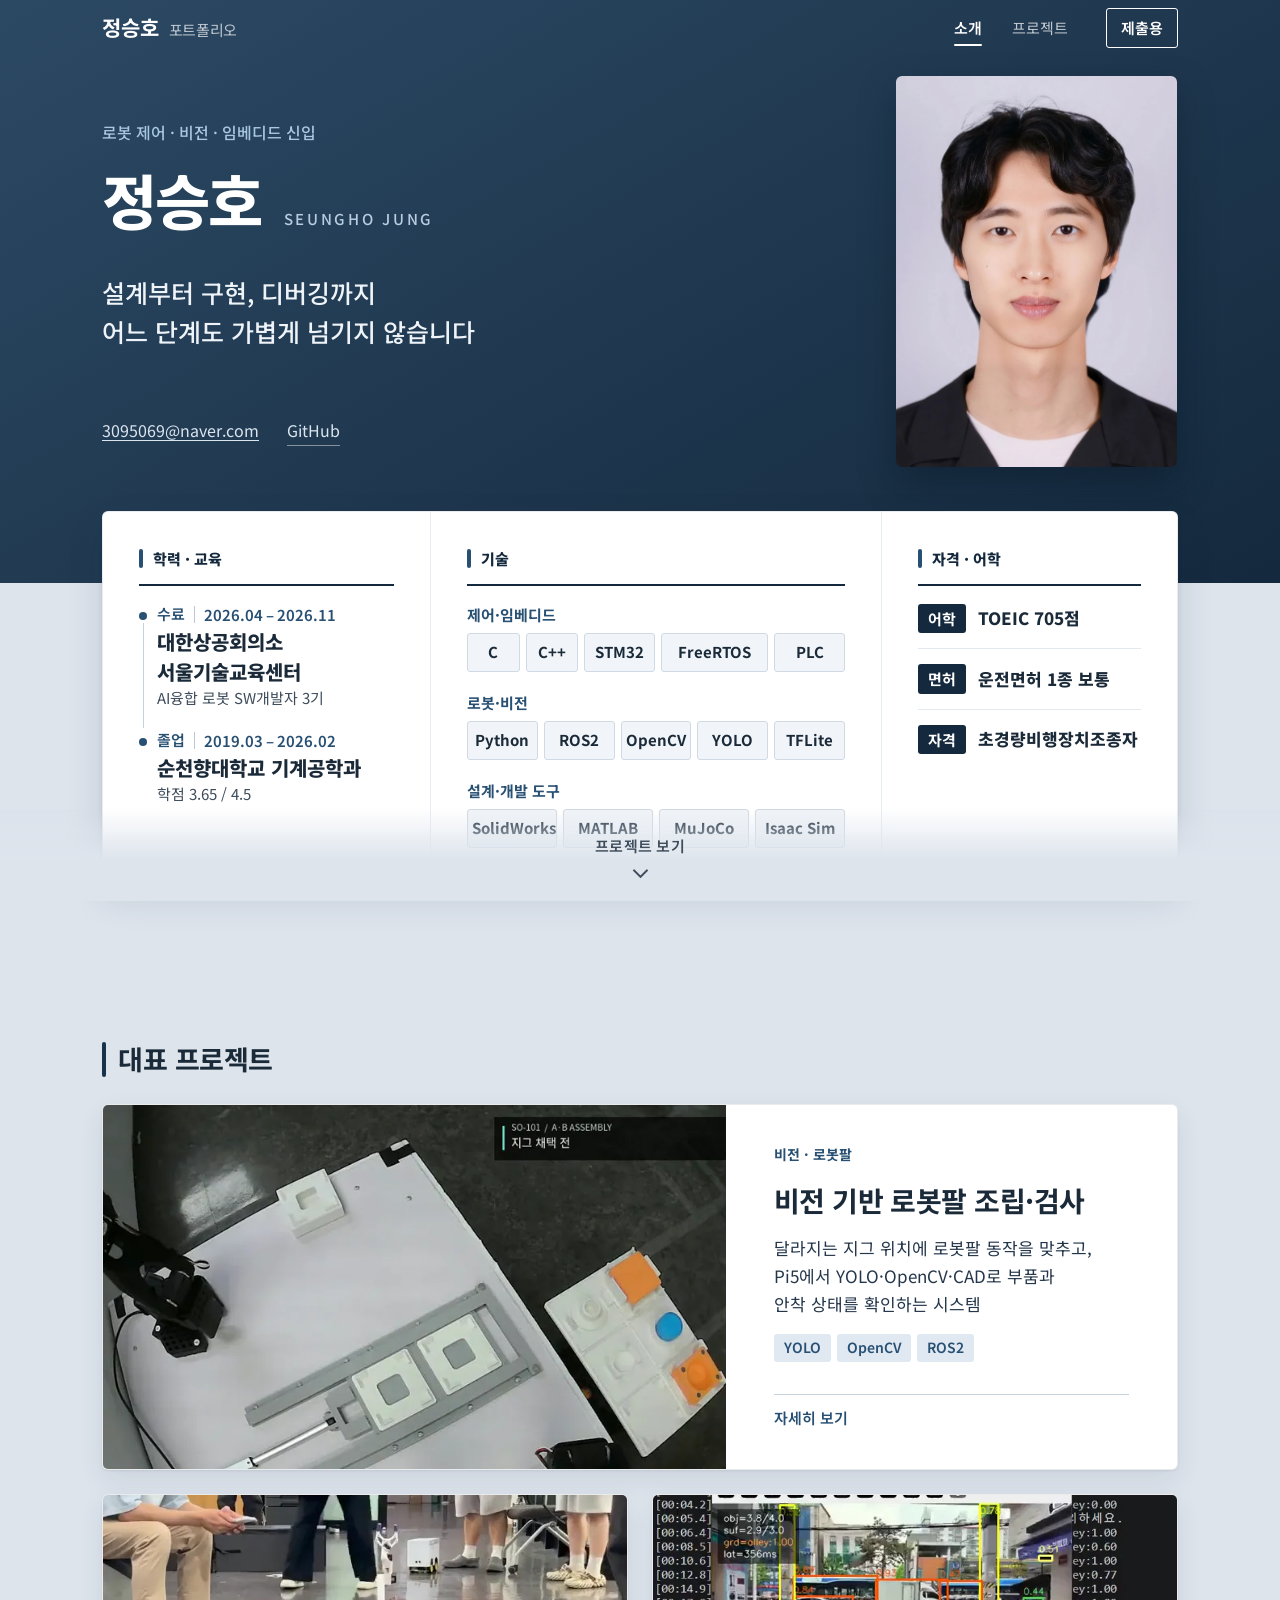
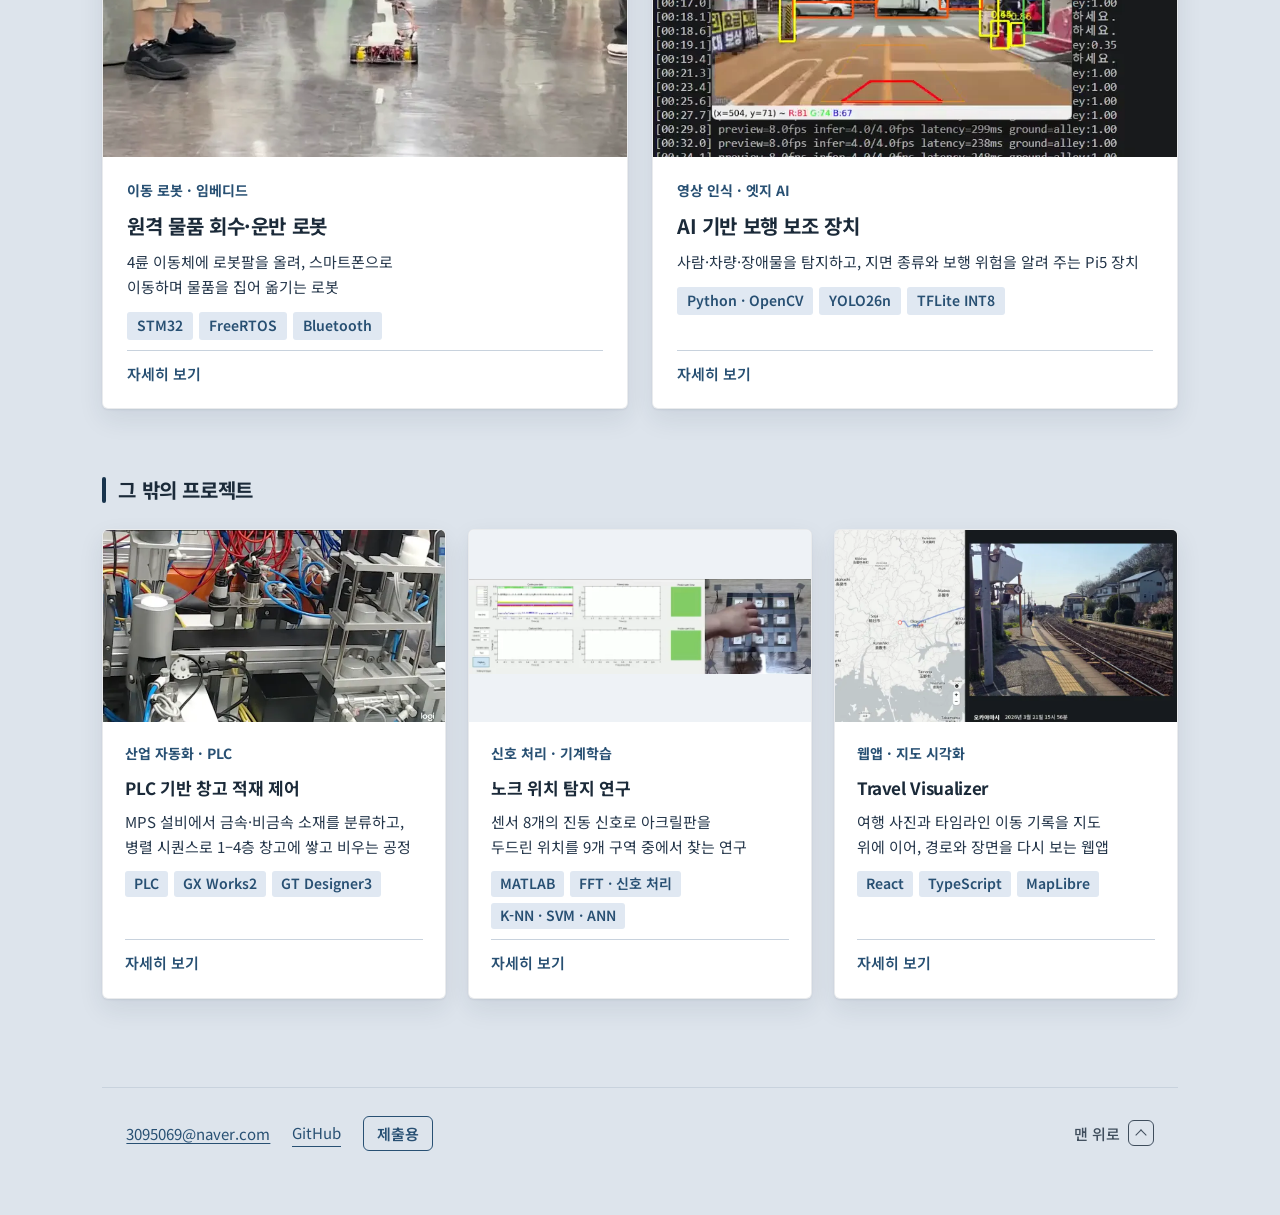
==== docs/index.html @ 40b09ca8 "Project cards show three tags each Co-Authored-By: Claude Fable 5.2 <noreply@anthropic.com> Claude-S" ====
<!DOCTYPE html>

<html lang="ko"><head><meta charset="utf-8"/><meta content="width=device-width,initial-scale=1,viewport-fit=cover" name="viewport"/>
<meta content="noindex" name="robots"/><title>정승호 포트폴리오</title>
<meta name="description" content="로봇 제어·비전·임베디드 신입 정승호의 포트폴리오. 비전 기반 로봇팔 조립·검사, 이동 로봇, 엣지 AI, PLC, 신호 처리, 웹앱 프로젝트."/>
<meta property="og:type" content="website"/><meta property="og:title" content="정승호 포트폴리오"/>
<meta property="og:description" content="로봇 제어·비전·임베디드 신입 정승호의 포트폴리오. 비전 기반 로봇팔 조립·검사, 이동 로봇, 엣지 AI, PLC, 신호 처리, 웹앱 프로젝트."/><meta property="og:url" content="https://sditr0414.github.io/"/>
<meta property="og:image" content="https://sditr0414.github.io/assets/images/og-cover.jpg?v=2"/><meta property="og:image:width" content="1200"/><meta property="og:image:height" content="630"/>
<meta name="twitter:card" content="summary_large_image"/>
<link href="https://fonts.googleapis.com" rel="preconnect"/><link crossorigin="" href="https://fonts.gstatic.com" rel="preconnect"/>
<link href="https://fonts.googleapis.com/css2?family=Noto+Sans+KR:wght@400;500;600;700;800;900&amp;display=swap" rel="stylesheet"/>
<link href="app.css?v=20261112-unify2" rel="stylesheet"/></head>
<body>
<a class="skip" href="#about">본문으로 이동</a>
<header class="top" id="top">
<a class="brand" href="#home">정승호<span>포트폴리오</span></a>
<nav aria-label="바로가기"><a href="#home">소개</a><a href="#projects">프로젝트</a><a class="pdf" href="https://sditr0414.github.io/portfolio-submission/" rel="noopener" target="_blank">제출용</a></nav>
</header>
<main id="list">
<section aria-label="소개" class="hero" id="home">
<div class="hero-in">
<div class="hero-copy">
<p class="h-role l1">로봇 제어 · 비전 · 임베디드 신입</p>
<h1 class="l2">정승호<span class="name-en">SEUNGHO JUNG</span></h1>
<p class="h-tag l3">설계부터 구현, 디버깅까지<br/>어느 단계도 가볍게 넘기지 않습니다</p>
<p class="h-links l4"><a class="mail" href="mailto:3095069@naver.com" title="이메일 보내기 · 주소 복사">3095069@naver.com</a><a href="https://github.com/sditr0414" rel="noopener" target="_blank">GitHub</a></p>
</div>
<figure class="h-photo l3"><img alt="정승호 프로필 사진" height="790" src="assets/images/profile.jpg" width="569"/></figure>
</div>
</section>
<section aria-label="학력·기술·자격" class="about" id="about">
<div class="about-card">
<div class="ab ab-edu">
<h2>학력 · 교육</h2>
<ol>
<li><time><span class="edu-state">수료</span>2026.04 – 2026.11</time><b>대한상공회의소 서울기술교육센터</b><span>AI융합 로봇 SW개발자 3기</span></li>
<li><time><span class="edu-state">졸업</span>2019.03 – 2026.02</time><b>순천향대학교 기계공학과</b><span>학점 3.65 / 4.5</span></li>
</ol>
</div>
<div class="ab ab-skill" id="skills">
<h2>기술</h2>
<dl>
<div><dt><x-nw>제어·임베디드</x-nw></dt><dd class="chips"><span class="narrow">C</span><span class="narrow">C++</span><span>STM32</span><span class="wide">FreeRTOS</span><span>PLC</span></dd></div>
<div><dt><x-nw>로봇·비전</x-nw></dt><dd class="chips"><span>Python</span><span>ROS2</span><span>OpenCV</span><span>YOLO</span><span>TFLite</span></dd></div>
<div><dt><x-nw>설계·개발</x-nw> 도구</dt><dd class="chips"><span>SolidWorks</span><span>MATLAB</span><span>MuJoCo</span><span>Isaac Sim</span></dd></div>
</dl>
</div>
<div class="ab ab-skill ab-cert" id="background">
<h2>자격 · 어학</h2>
<dl>
<div><dt>어학</dt><dd>TOEIC 705점</dd></div>
<div><dt>면허</dt><dd>운전면허 1종 보통</dd></div>
<div><dt>자격</dt><dd>초경량비행장치조종자</dd></div>
</dl>
</div>
</div>
<a class="scroll-cue" href="#projects"><span>프로젝트 보기</span><i aria-hidden="true"></i></a>
</section>
<section aria-labelledby="pj-t" class="sec" id="projects">
<div class="sec-head reveal"><h2 id="pj-t">대표 프로젝트</h2></div>
<div class="pj-grid"><article class="pc pc-lead reveal" data-project="opencv">
<a aria-label="비전 기반 로봇팔 조립·검사 자세히 보기" class="pc-link" href="#opencv"></a>
<div class="pc-media"><img src="assets/images/poster-card-opencv-workcell-wide-20261030.webp" alt="작업대 위 로봇팔과 지그, 부품 팔레트" decoding="async" fetchpriority="high"><video data-src="assets/videos/card-opencv-workcell-wide-20261030.mp4" muted loop playsinline preload="none" aria-hidden="true"></video></div>
<div class="pc-body">
<p class="pc-meta"><span>비전 · 로봇팔</span></p>
<h3>비전 기반 로봇팔 <x-nw>조립·검사</x-nw></h3>
<p class="pc-sum">달라지는 지그 위치에 로봇팔 동작을 맞추고, Pi5에서 <x-nw>YOLO·OpenCV·CAD로</x-nw> 부품과 안착 상태를 확인하는 시스템</p>
<p class="pc-tags"><span>YOLO</span><span>OpenCV</span><span>ROS2</span></p>
<span class="pc-more" aria-hidden="true">자세히 보기</span>
</div>
</article><article class="pc reveal" data-project="robot">
<a aria-label="원격 물품 회수·운반 로봇 자세히 보기" class="pc-link" href="#robot"></a>
<div class="pc-media"><img src="assets/images/poster-card-robot.webp" alt="바닥을 주행하는 4륜 이동 로봇과 로봇팔" loading="lazy" decoding="async"><video data-src="assets/videos/card-robot.mp4" muted loop playsinline preload="none" aria-hidden="true"></video></div>
<div class="pc-body">
<p class="pc-meta"><span>이동 로봇 · 임베디드</span></p>
<h3>원격 물품 <x-nw>회수·운반</x-nw> 로봇</h3>
<p class="pc-sum">4륜 이동체에 로봇팔을 올려, 스마트폰으로 이동하며 물품을 집어 옮기는 로봇</p>
<p class="pc-tags"><span>STM32</span><span>FreeRTOS</span><span>Bluetooth</span></p>
<span class="pc-more" aria-hidden="true">자세히 보기</span>
</div>
</article><article class="pc reveal" data-project="vision">
<a aria-label="AI 기반 보행 보조 장치 자세히 보기" class="pc-link" href="#vision"></a>
<div class="pc-media"><img src="assets/images/poster-vision-demo.webp" alt="보행 영상에서 사람과 차량, 지면을 탐지한 실행 화면" loading="lazy" decoding="async"><video data-src="assets/videos/vision-demo.mp4" muted loop playsinline preload="none" aria-hidden="true"></video></div>
<div class="pc-body">
<p class="pc-meta"><span>영상 인식 · 엣지 AI</span></p>
<h3>AI 기반 보행 보조 장치</h3>
<p class="pc-sum"><x-nw>사람·차량·장애물을</x-nw> 탐지하고, 지면 종류와 보행 위험을 알려 주는 Pi5 장치</p>
<p class="pc-tags"><span>Python · OpenCV</span><span>YOLO26n</span><span>TFLite INT8</span></p>
<span class="pc-more" aria-hidden="true">자세히 보기</span>
</div>
</article></div>
<div class="sec-head sub reveal"><h2>그 밖의 프로젝트</h2></div>
<div class="pj-grid small"><article class="pc pc-small reveal" data-project="plc">
<a aria-label="PLC 기반 창고 적재 제어 자세히 보기" class="pc-link" href="#plc"></a>
<div class="pc-media"><img src="assets/images/poster-card-plc-par.webp" alt="컨베이어와 센서, 적재 창고로 이뤄진 PLC 실습 설비" loading="lazy" decoding="async"><video data-src="assets/videos/card-plc-par.mp4" muted loop playsinline preload="none" aria-hidden="true"></video></div>
<div class="pc-body">
<p class="pc-meta"><span>산업 자동화 · PLC</span></p>
<h3>PLC 기반 창고 적재 제어</h3>
<p class="pc-sum">MPS 설비에서 <x-nw>금속·비금속</x-nw> 소재를 분류하고, 병렬 시퀀스로 1–4층 창고에 쌓고 비우는 공정</p>
<p class="pc-tags"><span>PLC</span><span>GX Works2</span><span>GT Designer3</span></p>
<span class="pc-more" aria-hidden="true">자세히 보기</span>
</div>
</article><article class="pc pc-small reveal" data-project="thesis">
<a aria-label="노크 위치 탐지 연구 자세히 보기" class="pc-link" href="#thesis"></a>
<div class="pc-media fit"><img src="assets/images/poster-knock-demo.webp" alt="노크 위치를 실시간으로 예측하는 화면과 실험 장치" loading="lazy" decoding="async"><video data-src="assets/videos/knock-demo.mp4" muted loop playsinline preload="none" aria-hidden="true"></video></div>
<div class="pc-body">
<p class="pc-meta"><span>신호 처리 · 기계학습</span></p>
<h3>노크 위치 탐지 연구</h3>
<p class="pc-sum">센서 8개의 진동 신호로 아크릴판을 두드린 위치를 9개 구역 중에서 찾는 연구</p>
<p class="pc-tags"><span>MATLAB</span><span>FFT · 신호 처리</span><span>K-NN · SVM · ANN</span></p>
<span class="pc-more" aria-hidden="true">자세히 보기</span>
</div>
</article><article class="pc pc-small reveal" data-project="travel">
<a aria-label="Travel Visualizer 자세히 보기" class="pc-link" href="#travel"></a>
<div class="pc-media"><img src="assets/images/poster-card-travel2.webp" alt="지도 위 이동 경로와 여행 사진을 나란히 보여 주는 화면" loading="lazy" decoding="async"><video data-src="assets/videos/card-travel2.mp4" muted loop playsinline preload="none" aria-hidden="true"></video></div>
<div class="pc-body">
<p class="pc-meta"><span>웹앱 · 지도 시각화</span></p>
<h3>Travel Visualizer</h3>
<p class="pc-sum">여행 사진과 타임라인 이동 기록을 지도 위에 이어, 경로와 장면을 다시 보는 웹앱</p>
<p class="pc-tags"><span>React</span><span>TypeScript</span><span>MapLibre</span></p>
<span class="pc-more" aria-hidden="true">자세히 보기</span>
</div>
</article></div>
<p class="end"><a class="mail" href="mailto:3095069@naver.com" title="이메일 보내기 · 주소 복사">3095069@naver.com</a><a href="https://github.com/sditr0414" rel="noopener" target="_blank">GitHub</a><a href="https://sditr0414.github.io/portfolio-submission/" rel="noopener" target="_blank">제출용</a><a class="to-top" href="#home"><span>맨 위로</span><i aria-hidden="true"></i></a></p>
</section>
</main>
<div class="sheet" hidden="" id="sheet">
<div class="sheet-bar"><a class="back" href="#projects">메인으로</a><span class="sheet-title" id="sheet-title"></span><a class="pdf" href="https://sditr0414.github.io/portfolio-submission/" rel="noopener" target="_blank">제출용</a></div>
<div class="sheet-in"><article aria-labelledby="dv-opencv" class="dv robot-study" data-id="opencv" hidden="">
<header class="dv-head">
<p class="dv-cat">비전 · 로봇팔<span>2026.09 – 2026.11</span><a class="dv-code" href="https://github.com/7s-FA/opencv-teach" target="_blank" rel="noopener" aria-label="GitHub 소스 코드: 비전 기반 로봇팔 조립·검사 (새 창)">GitHub 소스 코드 ↗</a></p>
<h2 id="dv-opencv" tabindex="-1">비전 기반 로봇팔 <x-nw>조립·검사</x-nw></h2>
<p class="dv-lead">달라지는 지그 위치에 동작을 맞추고, Pi5에서 <x-nw>YOLO·OpenCV·CAD로</x-nw> 부품과 안착 상태를 확인함</p>
<dl class="brief">
<div><dt>과제</dt><dd>운반 로봇의 도킹 오차와 부품 가림이 있어도 저장한 동작으로 조립·하차 공정 유지</dd></div>
<div><dt>담당</dt><dd>로봇팔 2대의 비전 <x-nw>보정·티칭</x-nw> <x-nw>GUI·Pi5</x-nw> 연동, <x-nw>데이터·모델</x-nw> 비교와 실행 기준 검증</dd></div>
<div><dt>결과</dt><dd><x-nw>팔레트 검출률 79.3% → 99.6%,</x-nw> <x-nw>최저 클래스 IoU 85.32% → 96.72%,</x-nw> <x-nw>지그 채택부터 조립·하차까지 시연</x-nw></dd></div>
</dl>
</header>
<nav class="dv-toc" aria-label="상세 목차"><ol><li><a class="key" href="#opencv-1" data-to="opencv-1"><b>01</b><x-nw>개요·시연</x-nw></a></li><li><a href="#opencv-2" data-to="opencv-2"><b>02</b>작업 흐름</a></li><li><a href="#opencv-3" data-to="opencv-3"><b>03</b>지그 위치 채택</a></li><li><a class="key" href="#opencv-4" data-to="opencv-4"><b>04</b>목표 자세 보정</a></li><li><a href="#opencv-5" data-to="opencv-5"><b>05</b>티칭 GUI</a></li><li><a class="key" href="#opencv-6" data-to="opencv-6"><b>06</b><x-nw>부품·안착</x-nw> 검사</a></li><li><a href="#opencv-7" data-to="opencv-7"><b>07</b><x-nw>지그·팔레트</x-nw> 채택</a></li><li><a href="#opencv-8" data-to="opencv-8"><b>08</b>학습 데이터</a></li><li><a href="#opencv-9" data-to="opencv-9"><b>09</b>학습 방식 비교</a></li><li><a class="key" href="#opencv-10" data-to="opencv-10"><b>10</b>Pi5 실행 최적화</a></li><li><a href="#opencv-11" data-to="opencv-11"><b>11</b>작업 로그·오류 추적</a></li><li><a href="#opencv-12" data-to="opencv-12"><b>12</b>WPF 관제·액션 프로토콜</a></li></ol><p class="toc-note"><i aria-hidden="true"></i>핵심</p></nav>

<section class="ds ds-first" id="opencv-1" aria-label="개요·시연">
<div class="ds-body"><div class="split overview">
<div class="overview-copy">
<dl class="specs"><div><dt>장비</dt><dd><span class="spec-item spec-pair"><span class="spec-k">로봇팔</span><span class="spec-unit">SO-101 2대</span></span><span class="spec-item spec-pair"><span class="spec-k">제어기</span><span class="spec-unit">Raspberry Pi5</span></span><span class="spec-item spec-pair"><span class="spec-k">카메라</span><span class="spec-unit">32×32 UVC 모듈</span></span></dd></div><div><dt>공정</dt><dd><span class="spec-item"><span class="spec-unit">지그 도착 → A/B 부품 조립</span> <span class="spec-unit">→ 완제품 하차</span></span></dd></div><div><dt>비전</dt><dd>YOLO · OpenCV · CAD 정합</dd></div><div><dt>제어</dt><dd><x-nw>FK·IK</x-nw> 보정 · ROS2 Action</dd></div><div><dt>시뮬레이션</dt><dd><span class="spec-item spec-pair"><span class="spec-k">티칭 앱</span><span class="spec-unit">MuJoCo</span></span><span class="spec-item spec-pair"><span class="spec-k">가상 데이터셋</span><span class="spec-unit">Isaac Sim</span></span></dd></div></dl>
<p class="study-takeaway">도킹 위치가 달라져도 카메라로 지그를 다시 측정해 저장한 동작의 목표를 보정함</p><div class="project-actions"><a class="text-link" href="https://github.com/7s-FA/opencv-teach" rel="noopener" target="_blank">GitHub 소스 코드 <span aria-hidden="true">↗</span></a></div>
</div>
<figure class="main-figure"><div class="inline-demo"><video class="inline-demo-video" data-src="assets/videos/opencv-workcell-demo-20261029.mp4" poster="assets/images/opencv-workcell-demo-20261029.webp" aria-label="지그 채택과 A/B 조립·검사 실물 시연 · 6배속 편집 · 무음" muted loop playsinline controls preload="none"></video></div><figcaption>지그 채택부터 B 조립·하차, A 조립까지 시연 · 6배속</figcaption></figure>
</div></div></section>

<section class="ds" id="opencv-2">
<div class="ds-head"><p class="ds-no">02<span>작업 흐름</span></p><h3>작업 요청부터 <x-nw>검사·오류</x-nw> 기록까지 연결</h3></div>
<div class="ds-body">
<ol class="flow row3"><li><span>01</span><h4>ROS2 작업 요청</h4><p><x-nw>조립·하차</x-nw> 작업 단위(에피소드)와 제품 종류 전달</p></li><li><span>02</span><h4>Pi5에서 <x-nw>준비·실행</x-nw></h4><p>지그 <x-nw>측정·시작</x-nw> 검사 후 저장한 스텝 수행</p></li><li><span>03</span><h4>결과와 근거 반환</h4><p><x-nw>진행·완료·실패</x-nw> 상태와 <x-nw>검사·오류</x-nw> 기록</p></li></ol>
<div class="case-grid"><section><h4>기준 일치</h4><p><x-nw>PC·Pi5의</x-nw> <x-nw>캘리브레이션·툴</x-nw> <x-nw>기준점(TCP)·좌표계를</x-nw> 일치시킴</p></section><section><h4>원인 추적</h4><p>판정 <x-nw>영상·설정·오류</x-nw> 로그로 원인을 찾음</p></section><section><h4>검증</h4><p>실물 지그 보정과 저장 <x-nw>영상·Pi5</x-nw> 추론으로 확인</p></section></div>

</div></section>
<section class="ds study-jig" id="opencv-3">
<div class="ds-head"><p class="ds-no">03<span>지그 위치 채택</span></p><h3>측정한 지그 위치를 검증한 뒤 동작 기준으로 채택</h3></div>
<div class="ds-body"><div class="split">
<figure><div class="inline-demo"><video class="inline-demo-video" data-src="assets/videos/opencv-jig-adoption.mp4?v=20261021restored18" poster="assets/images/opencv-jig-live.webp?v=20261021restored18" aria-label="지그 위치 재채택 시연 · 무음" muted loop playsinline controls preload="none"></video></div><figcaption>지그 <x-nw>이동·회전</x-nw> 후 위치와 방향을 다시 채택하는 시연 · PC 처리</figcaption></figure>
<div class="text-stack">
<section><h4>운반용 지그 · AI + OpenCV</h4><p>AI로 초기 영역을 찾고 OpenCV로 추적함. 실제 <x-nw>외곽·격자·원형</x-nw> 특징으로 위치와 360° 방향을 검증함</p></section>
<section><h4>완제품 팔레트 · AI + CAD</h4><p>완제품 하차용 받침대. 보이는 AI 마스크 경계에 설계 형상을 정합해 가려진 부분까지 <x-nw>위치·방향을</x-nw> 산출함</p></section>
<section><h4>동작에 넘기기 전</h4><p>여러 관측 간 일치 여부와 측정 시점을 확인하고 위치를 채택한 뒤 실행함</p></section>
</div></div></div></section>

<section class="ds" id="opencv-4">
<div class="ds-head"><p class="ds-no">04<span>목표 자세 보정</span></p><h3>지그의 <x-nw>이동·회전을</x-nw> 집게 목표에 반영</h3></div>
<div class="ds-body">
<div class="split correction-demo">
<figure class="main-figure"><div class="inline-demo"><video class="inline-demo-video" data-src="assets/videos/opencv-demo.mp4" poster="assets/images/opencv-demo.webp" aria-label="지그 위치 보정 실물 시연 · 무음" muted loop playsinline controls preload="none"></video></div><figcaption>지그 위치 변화에 따른 동작 보정 시연</figcaption></figure>
<figure class="study-transform"><svg viewBox="0 0 640 222" role="img" aria-label="티칭 기준의 집게 작업점을 지그 이동과 회전만큼 바꾼 뒤 역기구학으로 관절 목표를 계산"><g fill="#203b52" font-size="19" text-anchor="middle"><text x="135" y="22">티칭 기준 위치</text><text x="510" y="22">현재 지그 위치</text></g><g transform="translate(0 10)"><g fill="none" stroke="#7593ab" stroke-width="2"><rect x="60" y="62" width="150" height="90"/><rect x="-75" y="-45" width="150" height="90" transform="translate(510 107) rotate(-18)"/></g><g fill="#315e80"><circle cx="108" cy="107" r="6"/><circle cx="160" cy="107" r="8"/><circle cx="484" cy="115" r="6"/><circle cx="534" cy="99" r="8"/><path d="M252 103h112v-9l22 13-22 13v-9H252Z"/></g><g fill="#203b52" font-size="19" text-anchor="middle"><text x="319" y="84">이동 Δx·Δy</text><text x="319" y="144">회전 θ</text></g></g><text x="320" y="214" font-size="17" fill="#4a5d70" text-anchor="middle">집게 높이와 벌림은 유지</text></svg></figure>
</div>
<ol class="flow row4"><li><span>01</span><h4>순기구학</h4><p>티칭 관절값과 TCP로 집게 자세 계산</p></li><li><span>02</span><h4>목표 변환</h4><p>지그 <x-nw>이동·회전만큼</x-nw> 집게 목표 보정</p></li><li><span>03</span><h4>역기구학</h4><p>관절 <x-nw>범위·자세</x-nw> 연속성을 확인해 계산</p></li><li><span>04</span><h4>도착 확인</h4><p>모터 실측 각도로 목표 도착 확인</p></li></ol>
</div></section>

<section class="ds study-gui" id="opencv-5">
<div class="ds-head"><p class="ds-no">05<span>티칭 GUI</span></p><h3>기준 <x-nw>설정·스텝</x-nw> <x-nw>편집·검사를</x-nw> 한 화면에서 관리</h3></div>
<div class="ds-body"><div class="study-gui-layout">
<figure><div class="inline-demo"><video class="inline-demo-video" data-src="assets/videos/opencv-gui.mp4?v=20261030nocursor" poster="assets/images/opencv-gui-poster.webp?v=20261030nocursor" aria-label="티칭 GUI 동작 예시 · 무음" muted loop playsinline controls preload="none"></video></div></figure>
<div class="text-stack">
<section><h4>기준 설정</h4><p><x-nw>원점·TCP·카메라와</x-nw> 팔별 좌표 기준을 관리함</p></section>
<section><h4>스텝 편집</h4><p>고정 자세 또는 지그 기준 보정 자세를 선택해 작업 순서를 구성함</p></section>
<section><h4><x-nw>측정·검사</x-nw> 확인</h4><p>지그 위치 채택 상태와 <x-nw>부품·안착</x-nw> 검사 결과를 확인함</p></section>
</div></div></div></section>

<section class="ds study-inspection" id="opencv-6">
<div class="ds-head"><p class="ds-no">06<span><x-nw>부품·안착</x-nw> 검사</span></p><h3>부품 종류와 제자리에 놓였는지를 따로 확인</h3></div>
<div class="ds-body">
<div class="case-grid c2"><section class="cat" style="--cat:#1d9a93"><h4>AI 라벨 · 무엇이 있는가</h4><p>A/B <x-nw>부품·조립</x-nw> 상태를 구분하고 검사 위치에 연결</p></section><section class="cat" style="--cat:#d99a1e"><h4>CAD 검사 · 제자리에 있는가</h4><p>설계 <x-nw>형상·위치·방향으로</x-nw> 안착 상태 확인</p></section></div>
<table class="study-table"><caption>같은 검사 위치에서 비교한 결과</caption><thead><tr><th scope="col">방식</th><th scope="col">부품 구분</th><th scope="col">평균 처리</th></tr></thead><tbody>
<tr><th scope="row">OpenCV</th><td>247/249</td><td>0.937초</td></tr>
<tr class="study-selected"><th scope="row">AI 라벨 + CAD<span class="pick">채택</span></th><td>249/249</td><td>1.592초</td></tr>
</tbody></table>
<p class="study-takeaway">부품 구분 오류 2건을 없애 249개를 모두 정확히 구분</p>
</div></section>

<section class="ds study-locate" id="opencv-7">
<div class="ds-head"><p class="ds-no">07<span>지그·팔레트 채택</span></p><h3>AI가 찾은 영역을 형상으로 검증해 <x-nw>지그·팔레트</x-nw> 위치 채택</h3></div>
<div class="ds-body"><div class="locate-row"><div class="locate-label"><h4>운반용 지그</h4><p>외곽·격자·원형 특징으로 <br>위치와 360° 방향 검증</p></div><div class="process-strip"><figure class="process-step"><h4>01 · AI 후보 영역</h4><svg viewBox="840 250 420 450" role="img" aria-label="실제 AI가 분리한 운반용 지그 마스크"><image href="assets/images/robot-carrier-source.webp" width="1280" height="720"/><path d="M1117,532 L1121,536 L1125,544 L1139,565 L1141,570 L1151,586 L1156,598 L1155,601 L1144,611 L1113,635 L1102,645 L1091,650 L1085,650 L1077,640 L1070,627 L1067,624 L1066,621 L1052,600 L1047,591 L1046,583 L1050,578 L1053,577 L1063,570 L1072,562 L1103,540 L1110,533 L1112,532 Z M1180,502 L1183,505 L1189,517 L1194,524 L1198,532 L1198,537 L1177,555 L1173,555 L1169,551 L1165,543 L1162,540 L1160,535 L1158,533 L1154,525 L1154,519 L1164,511 L1167,510 L1174,503 Z M1036,462 L1044,462 L1054,465 L1062,473 L1065,482 L1065,493 L1062,501 L1057,507 L1051,511 L1041,514 L1032,513 L1027,510 L1019,502 L1015,491 L1016,482 L1020,473 L1028,465 Z M960,365 L956,369 L953,376 L954,386 L957,393 L965,400 L975,404 L983,403 L989,400 L994,395 L996,388 L996,381 L992,373 L985,367 L978,363 L968,362 Z M983,331 L990,339 L994,346 L1005,360 L1008,366 L1026,390 L1028,394 L1028,398 L1015,410 L1000,419 L979,434 L965,442 L961,442 L950,429 L944,419 L938,412 L926,393 L923,390 L920,384 L916,379 L916,373 L918,369 L923,364 L947,351 L955,345 L970,337 L977,332 Z M1053,273 L1048,277 L1028,288 L1026,290 L1016,295 L1007,297 L1004,301 L997,307 L992,309 L959,329 L934,342 L901,362 L890,367 L883,372 L883,385 L949,484 L950,487 L967,512 L969,517 L977,528 L979,533 L997,559 L1009,580 L1022,599 L1025,606 L1031,614 L1033,619 L1039,627 L1041,632 L1045,637 L1058,660 L1062,665 L1068,677 L1071,681 L1073,682 L1078,682 L1093,670 L1101,665 L1112,655 L1134,638 L1141,631 L1157,619 L1191,590 L1204,577 L1212,571 L1235,549 L1243,538 L1243,532 L1236,520 L1233,517 L1227,516 L1222,512 L1209,489 L1205,484 L1203,480 L1203,475 L1206,470 L1206,468 L1199,455 L1195,451 L1193,450 L1187,450 L1183,447 L1176,435 L1173,432 L1169,424 L1166,421 L1163,415 L1155,404 L1154,401 L1144,388 L1138,377 L1125,359 L1119,348 L1107,334 L1106,328 L1113,320 L1113,318 L1110,313 L1106,309 L1088,284 L1083,283 L1080,286 L1075,287 L1067,279 L1063,273 Z" fill="#27d3cb" fill-opacity=".55" stroke="#27d3cb" stroke-width="1.5" fill-rule="evenodd"/></svg><figcaption>청록색 영역에서 지그 후보를 찾음</figcaption></figure><figure class="process-step"><h4>02 · <x-nw>외곽·격자</x-nw> 검증</h4><svg viewBox="840 250 420 450" role="img" aria-label="실제로 검출한 지그 외곽과 내부 격자 교차점"><image href="assets/images/robot-carrier-source.webp" width="1280" height="720"/><polygon points="1075.30,684.48 878.45,374.53 1060.24,269.70 1240.13,544.85" fill="none" stroke="#27d3cb" stroke-width="4" /><circle cx="1106.60" cy="508.49" r="12" fill="none" stroke="#f5b840" stroke-width="4"/><path d="M1086.60 508.49h40 M1106.60 488.49v40" stroke="#f5b840" stroke-width="2"/><circle cx="1049.43" cy="415.89" r="12" fill="none" stroke="#f5b840" stroke-width="4"/><path d="M1029.43 415.89h40 M1049.43 395.89v40" stroke="#f5b840" stroke-width="2"/></svg><figcaption>외곽 크기와 내부 격자 배치를 대조</figcaption></figure><figure class="process-step"><h4>03 · 360° 방향 확인</h4><svg viewBox="840 250 420 450" role="img" aria-label="원형 특징과 중심 방향을 표시한 운반용 지그"><image href="assets/images/robot-carrier-source.webp" width="1280" height="720"/><polygon points="1075.30,684.48 878.45,374.53 1060.24,269.70 1240.13,544.85" fill="none" stroke="#27d3cb" stroke-width="2" /><polygon points="992.56,383.71 992.74,382.08 992.76,380.42 992.61,378.76 992.30,377.09 991.83,375.46 991.21,373.85 990.44,372.31 989.52,370.82 988.48,369.42 987.31,368.11 986.03,366.91 984.65,365.83 983.18,364.87 981.64,364.05 980.05,363.38 978.40,362.85 976.74,362.48 975.05,362.27 973.38,362.22 971.72,362.33 970.10,362.61 968.52,363.04 967.02,363.63 965.59,364.37 964.26,365.25 963.03,366.27 961.93,367.41 960.95,368.67 960.11,370.03 959.42,371.48 958.89,373.01 958.52,374.60 958.31,376.24 958.26,377.90 958.39,379.58 958.68,381.27 959.14,382.93 959.76,384.55 960.53,386.13 961.44,387.64 962.50,389.07 963.68,390.41 964.98,391.63 966.38,392.74 967.88,393.71 969.44,394.54 971.07,395.22 972.74,395.75 974.43,396.11 976.14,396.31 977.83,396.35 979.51,396.21 981.14,395.92 982.72,395.46 984.23,394.84 985.65,394.07 986.98,393.16 988.19,392.12 989.27,390.95 990.23,389.67 991.04,388.30 991.70,386.83 992.21,385.30" fill="none" stroke="#fa6999" stroke-width="5" /><path d="M1068.24 465.74h14 M1075.24 458.74v14 M1075.24 465.74L1034.32 402.89" fill="none" stroke="#f5b840" stroke-width="3"/><circle cx="1034.32" cy="402.89" r="3.5" fill="#f5b840"/></svg><figcaption>원형 특징으로 앞뒤를 구분하고 <x-nw>중심·방향</x-nw> 계산</figcaption></figure></div></div><div class="locate-row"><div class="locate-label"><h4>완제품 팔레트</h4><p>보이는 영역에 CAD를 맞춰 <br>가려진 부분까지 위치 계산</p></div><div class="process-strip pallet-process"><figure class="process-step"><h4>01 · AI 후보 영역</h4><svg viewBox="340 80 195 200" role="img" aria-label="실제 AI가 찾은 팔레트의 보이는 마스크 영역"><image href="assets/images/robot-pallet-occluded.png" width="1280" height="720"/><path d="M461,131 L451,132 L450,134 L452,139 L460,151 L464,159 L464,161 L474,179 L475,185 L478,192 L478,197 L474,201 L466,205 L464,205 L462,207 L414,231 L409,231 L405,228 L405,226 L394,204 L391,194 L381,172 L376,168 L374,169 L368,177 L368,183 L370,189 L384,220 L384,222 L393,239 L393,241 L395,243 L395,245 L399,253 L407,266 L415,266 L431,258 L447,248 L468,238 L470,238 L479,233 L481,233 L501,223 L504,220 L504,214 L497,199 L497,197 L494,193 L484,171 L478,162 L478,160 L468,139 Z" fill="#27d3cb" fill-opacity=".55" stroke="#27d3cb" stroke-width="1.5" fill-rule="evenodd"/></svg><figcaption>보이는 팔레트 영역을 AI 마스크로 분리</figcaption></figure><figure class="process-step"><h4>02 · CAD 형상 정합</h4><svg viewBox="340 80 195 200" role="img" aria-label="보이는 AI 마스크 경계와 CAD 외곽을 정합한 팔레트"><image href="assets/images/robot-pallet-occluded.png" width="1280" height="720"/><path d="M461,131 L451,132 L450,134 L452,139 L460,151 L464,159 L464,161 L474,179 L475,185 L478,192 L478,197 L474,201 L466,205 L464,205 L462,207 L414,231 L409,231 L405,228 L405,226 L394,204 L391,194 L381,172 L376,168 L374,169 L368,177 L368,183 L370,189 L384,220 L384,222 L393,239 L393,241 L395,243 L395,245 L399,253 L407,266 L415,266 L431,258 L447,248 L468,238 L470,238 L479,233 L481,233 L501,223 L504,220 L504,214 L497,199 L497,197 L494,193 L484,171 L478,162 L478,160 L468,139 Z" fill="#27d3cb" fill-opacity=".55" stroke="#27d3cb" stroke-width="1.5" fill-rule="evenodd"/><polygon points="400.72,253.71 404.71,251.69 408.71,249.66 412.72,247.63 416.75,245.60 420.79,243.57 424.84,241.54 428.90,239.51 432.98,237.48 437.07,235.44 441.17,233.40 445.28,231.37 449.40,229.33 453.54,227.29 457.68,225.25 461.84,223.21 466.00,221.17 470.18,219.13 474.36,217.10 478.56,215.06 482.76,213.02 486.98,210.98 491.20,208.94 495.43,206.91 499.67,204.87 497.95,201.69 496.24,198.51 494.53,195.34 492.83,192.18 491.13,189.02 489.44,185.87 487.75,182.73 486.07,179.60 484.40,176.47 482.73,173.35 481.06,170.24 479.40,167.14 477.75,164.05 476.10,160.96 474.46,157.88 472.83,154.81 471.20,151.75 469.57,148.70 467.96,145.66 466.34,142.62 464.74,139.59 463.14,136.58 461.54,133.57 459.96,130.57 455.97,132.45 451.98,134.34 448.01,136.23 444.04,138.12 440.09,140.01 436.14,141.91 432.21,143.80 428.28,145.70 424.36,147.60 420.46,149.50 416.56,151.40 412.68,153.30 408.80,155.20 404.94,157.10 401.09,159.01 397.24,160.91 393.41,162.81 389.60,164.72 385.79,166.62 382.00,168.52 378.21,170.43 374.44,172.33 370.68,174.24 366.94,176.14 368.27,179.28 369.61,182.43 370.96,185.59 372.31,188.75 373.67,191.93 375.04,195.11 376.41,198.30 377.79,201.50 379.17,204.71 380.56,207.92 381.96,211.15 383.37,214.38 384.78,217.61 386.20,220.86 387.62,224.11 389.05,227.37 390.49,230.64 391.93,233.92 393.38,237.20 394.84,240.49 396.30,243.78 397.77,247.08 399.24,250.39" fill="none" stroke="#f5b840" stroke-width="2.3" /></svg><figcaption>마스크 경계에 설계 외곽을 맞춤</figcaption></figure><figure class="process-step"><h4>03 · <x-nw>위치·방향</x-nw> 계산</h4><svg viewBox="340 80 195 200" role="img" aria-label="실제 CAD 정합으로 계산한 전체 팔레트 외곽과 중심 방향"><image href="assets/images/robot-pallet-occluded.png" width="1280" height="720"/><polygon points="400.72,253.71 404.71,251.69 408.71,249.66 412.72,247.63 416.75,245.60 420.79,243.57 424.84,241.54 428.90,239.51 432.98,237.48 437.07,235.44 441.17,233.40 445.28,231.37 449.40,229.33 453.54,227.29 457.68,225.25 461.84,223.21 466.00,221.17 470.18,219.13 474.36,217.10 478.56,215.06 482.76,213.02 486.98,210.98 491.20,208.94 495.43,206.91 499.67,204.87 497.95,201.69 496.24,198.51 494.53,195.34 492.83,192.18 491.13,189.02 489.44,185.87 487.75,182.73 486.07,179.60 484.40,176.47 482.73,173.35 481.06,170.24 479.40,167.14 477.75,164.05 476.10,160.96 474.46,157.88 472.83,154.81 471.20,151.75 469.57,148.70 467.96,145.66 466.34,142.62 464.74,139.59 463.14,136.58 461.54,133.57 459.96,130.57 455.97,132.45 451.98,134.34 448.01,136.23 444.04,138.12 440.09,140.01 436.14,141.91 432.21,143.80 428.28,145.70 424.36,147.60 420.46,149.50 416.56,151.40 412.68,153.30 408.80,155.20 404.94,157.10 401.09,159.01 397.24,160.91 393.41,162.81 389.60,164.72 385.79,166.62 382.00,168.52 378.21,170.43 374.44,172.33 370.68,174.24 366.94,176.14 368.27,179.28 369.61,182.43 370.96,185.59 372.31,188.75 373.67,191.93 375.04,195.11 376.41,198.30 377.79,201.50 379.17,204.71 380.56,207.92 381.96,211.15 383.37,214.38 384.78,217.61 386.20,220.86 387.62,224.11 389.05,227.37 390.49,230.64 391.93,233.92 393.38,237.20 394.84,240.49 396.30,243.78 397.77,247.08 399.24,250.39" fill="none" stroke="#f5b840" stroke-width="2.3" /><path d="M423.77 189.71h14 M430.77 182.71v14 M430.77 189.71L459.54 175.68" fill="none" stroke="#f5b840" stroke-width="3"/><circle cx="459.54" cy="175.68" r="3.5" fill="#f5b840"/></svg><figcaption>정합한 CAD에서 중심과 방향 계산</figcaption></figure></div></div><div class="pallet-process-summary"><div class="adoption-rule adoption-compact"><ol class="adoption-flow" aria-label="지그·팔레트 채택 판단 흐름"><li><strong>조기 채택</strong><span>첫 3관측 검증 통과<br>관측 간 허용 오차 이내</span></li><li><strong>4초 판단</strong><span>조기 조건 미충족 시<br>과반 그룹 중앙값 채택</span></li><li><strong>재시도</strong><span>미채택 시 반복<br>총 5회 실패 시 중단</span></li></ol><p class="adoption-after"><b>채택 후</b> · 실행용 고정 전 허용 오차를 벗어나면 <x-nw>무효화·재측정</x-nw> · 지그 허용 오차 <x-nw>0.5mm·0.5°</x-nw></p></div><div class="pallet-metrics"><figure class="prate" aria-label="팔레트 검출률, 촬영 사진 285장 최초 검출 시: 외곽선 검출 79.3%(226/285장), AI 인식 + 외곽선 80.7%(230/285장), AI 인식 + 설계 형상 맞춤 99.6%(284/285장, 채택)"><figcaption>팔레트 검출률 · 촬영 사진 285장 · <span style="white-space:nowrap">최초 검출 시</span></figcaption><div class="prate-row"><span class="prate-label">외곽선 검출</span><span class="prate-track"><i style="width:79.3%"></i></span><strong>79.3%<small>(226/285장)</small></strong></div><div class="prate-row"><span class="prate-label">AI 인식 + 외곽선</span><span class="prate-track"><i style="width:80.7%"></i></span><strong>80.7%<small>(230/285장)</small></strong></div><div class="prate-row sel"><span class="prate-label">AI 인식 + 설계 형상 맞춤<span class="pick">채택</span></span><span class="prate-track"><i style="width:99.6%"></i></span><strong>99.6%<small>(284/285장)</small></strong></div></figure></div></div></div></section>
<section class="ds study-data" id="opencv-8">
<div class="ds-head"><p class="ds-no">08<span>학습 데이터</span></p><h3>실제 촬영 데이터에 <x-nw>배치·조명</x-nw> 변화를 보완</h3><p class="ds-deck"><x-nw>지그·단품·부분</x-nw> <x-nw>조립체·완제품을</x-nw> 13개 클래스로 구분</p></div>
<div class="ds-body">
<div class="study-pair">
<figure><a class="image-open" href="assets/images/robot-training-real.png" aria-label="실물 데이터 원본 크게 보기"><img src="assets/images/robot-training-real.png" width="1280" height="720" loading="lazy" alt="실제 작업대의 운반 지그와 리니어 지그, 부품을 촬영한 데이터"></a><figcaption>실물 사진 · 부품 <x-nw>종류·보이는</x-nw> 윤곽 확인</figcaption></figure>
<figure><a class="image-open" href="assets/images/robot-training-synthetic.png?v=20261021bothsafe" aria-label="Isaac Sim 가상 데이터 원본 크게 보기"><img src="assets/images/robot-training-synthetic.png?v=20261021bothsafe" width="1280" height="720" loading="lazy" alt="Isaac Sim에서 기준 위치 근처의 지그와 부품 배치를 유지하고 두 로봇팔을 안전자세로 둔 장면"></a><figcaption>가상 데이터 · <x-nw>배치·적재·조명</x-nw> 변화</figcaption></figure>
</div>
<figure class="dsplit" aria-label="학습·검증·테스트 분리: 실물 사진 243·30·31장, 가상 사진 729·90·93장"><figcaption><span><x-nw>학습·검증·테스트</x-nw> 분리</span><span class="dsplit-legend"><span><i class="t"></i>학습</span><span><i class="v"></i>검증</span><span><i class="s"></i>테스트</span></span></figcaption><div class="dsplit-row"><span class="dsplit-label">실물 304장</span><span class="dsplit-track"><i class="t" style="width:26.64%"></i><i class="v" style="width:3.29%"></i><i class="s" style="width:3.40%"></i></span><strong>243 · 30 · 31<small>장</small></strong></div><div class="dsplit-row"><span class="dsplit-label">가상 912장</span><span class="dsplit-track"><i class="t" style="width:79.93%"></i><i class="v" style="width:9.87%"></i><i class="s" style="width:10.20%"></i></span><strong>729 · 90 · 93<small>장</small></strong></div></figure>
<p class="study-takeaway">가상 75% + 실물 25% · 총 1,216장<br>가상 데이터에 오안착 137장과 경계 사례 45장 포함</p>
</div></section>

<section class="ds" id="opencv-9">
<div class="ds-head"><p class="ds-no">09<span>학습 방식 비교</span></p><h3>최저 클래스 IoU를 고려해 순차 모델 채택</h3></div>
<div class="ds-body"><div class="method-cards"><section class="method-card"><h4>실물만</h4><p class="method-sub">실물 사진만으로 학습</p><p class="method-label">최저 클래스 IoU</p><p class="method-hero">85.32<small>%</small></p><div class="method-bar" aria-hidden="true"><i style="width:26.6%"></i></div><dl><div><dt>평균</dt><dd>96.81%</dd></div><div><dt>클래스 간 편차</dt><dd>3.36</dd></div></dl></section><section class="method-card"><h4>혼합</h4><p class="method-sub">실물·가상 사진을 함께 학습</p><p class="method-label">최저 클래스 IoU</p><p class="method-hero">96.11<small>%</small></p><div class="method-bar" aria-hidden="true"><i style="width:80.5%"></i></div><dl><div><dt>평균</dt><dd>97.67%</dd></div><div><dt>클래스 간 편차</dt><dd>0.70</dd></div></dl></section><section class="method-card is-picked"><h4>순차<em>채택</em></h4><p class="method-sub">가상 학습 후 실물로 추가 학습</p><p class="method-label">최저 클래스 IoU</p><p class="method-hero">96.72<small>%</small></p><div class="method-bar" aria-hidden="true"><i style="width:83.6%"></i></div><dl><div><dt>평균</dt><dd>97.66%</dd></div><div><dt>클래스 간 편차</dt><dd>0.60</dd></div></dl></section></div><p class="study-takeaway">평균 IoU가 비슷한 혼합·순차 중 최저 클래스 IoU가 높고 편차가 작은 순차 학습 채택</p><p class="method-note">YOLO26n · FP16 · 실물 31장·169개 · 신뢰도 50% · Pi5</p></div></section>

<section class="ds" id="opencv-10">
<div class="ds-head"><p class="ds-no">10<span>Pi5 실행 최적화</span></p><h3>FP16과 YOLO26n으로 Pi5 처리 비용을 줄임</h3><p class="ds-deck">입력 960 · 신뢰도 50% · 처리 시간은 Pi5 24회 중앙값</p></div>
<div class="ds-body">
<div class="study-pair study-opt">
<div><table class="study-table"><caption>실행 형식 · YOLO26n 순차 학습</caption><thead><tr><th scope="col">형식</th><th scope="col">처리 시간</th><th scope="col">IoU(%)</th></tr></thead><tbody>
<tr><th scope="row">원본</th><td>1.341초</td><td>97.68</td></tr>
<tr class="study-selected"><th scope="row">FP16<span class="pick">채택</span></th><td>0.523초</td><td>97.66</td></tr>
<tr><th scope="row">INT8 혼합</th><td>0.831초</td><td>96.53</td></tr>
</tbody></table></div>
<div><table class="study-table"><caption>모델 후보 · s 혼합 / n 순차 · FP16</caption><thead><tr><th scope="col">모델</th><th scope="col">처리 시간</th><th scope="col">IoU(%)</th><th scope="col">최대 메모리</th></tr></thead><tbody>
<tr><th scope="row">YOLO26s</th><td>1.121초</td><td>97.81</td><td>409.7MiB</td></tr>
<tr class="study-selected"><th scope="row">YOLO26n<span class="pick">채택</span></th><td>0.523초</td><td>97.66</td><td>253.9MiB</td></tr>
</tbody></table></div>
</div>
<div class="study-opt-take">
<div class="study-decision"><p class="study-decision-title">FP16 채택</p><p class="study-decision-result">처리 시간 <strong>61%</strong> 감소</p><p class="study-decision-detail">원본 대비 IoU 차이 0.02점</p></div>
<div class="study-decision"><p class="study-decision-title">YOLO26n 채택</p><p class="study-decision-result">처리 시간 <strong>53%</strong> 감소</p><p class="study-decision-detail">s 대비 IoU 차이 0.15점 · 메모리 38% 절감</p></div>
</div>
</div></section>


<section class="ds study-logs" id="opencv-11">
<div class="ds-head"><p class="ds-no">11<span>작업 <x-nw>로그·오류</x-nw> 추적</span></p><h3>오안착 원인을 실행 기록과 판정 사진으로 확인</h3></div>
<div class="ds-body"><div class="log-evidence">
<div><h4>01 · 실행 기록 요약</h4><table class="study-table"><thead><tr><th scope="col">시각</th><th scope="col">기록</th></tr></thead><tbody><tr><td><time>19:50:15</time></td><td>A 조립 작업 접수</td></tr><tr><td><time>19:50:23</time></td><td>지그 <x-nw>위치·방향</x-nw> 확정</td></tr><tr class="log-failure"><td><time>19:50:25</time></td><td>중심 이탈 7.8mm · 안착 불합격</td></tr><tr><td><time>19:50:27</time></td><td>판정 <x-nw>사진·오류</x-nw> 기록 저장</td></tr><tr><td><time>19:50:27</time></td><td>에피소드 중단</td></tr></tbody></table><p class="log-source">실제 실행 로그에서 발췌</p><p class="log-reason"><b>중심 이탈 7.8mm &gt; 허용 5mm</b><br>제자리를 벗어난 부품을 검출해 작업 중단</p></div>
<div class="log-link" aria-hidden="true"><span>→</span><b>같은 실행</b></div>
<figure><h4>02 · 저장된 판정 사진</h4><a class="image-open" href="assets/images/robot-execution-failure.jpg?v=20261029labels2" aria-label="같은 실행에서 저장된 오안착 판정 사진 크게 보기"><img src="assets/images/robot-execution-failure.jpg?v=20261029labels2" width="1280" height="720" loading="lazy" alt="A 하단 부품의 중심 이탈을 붉은 외곽으로 표시한 동일 실행의 실제 판정 사진"></a><figcaption>붉은 영역 · A 하단 오안착, 중심 이탈 7.8mm</figcaption></figure>
</div><p class="log-summary">정지·에러 사유 확인 → <code>FAILURE_IMAGES</code> 경로 → 같은 실행의 판정 사진 조회</p></div></section>

<section class="ds study-logs study-console" id="opencv-12">
<div class="ds-head"><p class="ds-no">12<span>WPF <x-nw>관제·액션</x-nw> 프로토콜</span></p><h3>관제 화면에서 작업을 요청하고 실행 기록으로 확인</h3></div>
<div class="ds-body"><div class="log-evidence">
<figure><h4>01 · WPF 관제 화면</h4><a class="image-open" href="assets/images/so101-wpf-console.webp" aria-label="WPF 관제 화면 크게 보기"><img src="assets/images/so101-wpf-console.webp" width="1920" height="847" loading="lazy" alt="조립·적재 명령 버튼과 팔별 운전 상태, 최근 명령의 완료·실패 이력을 보여 주는 WPF 관제 화면"></a><figcaption>명령 <x-nw>요청·팔별</x-nw> 운전 <x-nw>상태·최근</x-nw> 명령 결과</figcaption></figure>
<div class="log-link" aria-hidden="true"><span>→</span><b>실행 기록</b></div>
<div><h4>02 · 작업 실행 기록 요약</h4><table class="study-table"><thead><tr><th scope="col">시각</th><th scope="col">기록</th></tr></thead><tbody><tr><td><time>11:37:44</time></td><td>팔레트 <x-nw>위치·방향</x-nw> 확정</td></tr><tr><td><time>11:37:54</time></td><td>하차 1/11단계 · 대기 위치</td></tr><tr><td><time>11:38:12</time></td><td>하차 11/11단계 · 안전 자세</td></tr><tr class="log-done"><td><time>11:38:22</time></td><td>B <x-nw>조립·적재</x-nw> 완료 · 전체 106.4초</td></tr></tbody></table><p class="log-source">실제 실행 로그에서 발췌 · <a class="text-link" href="assets/logs/work-watch-b.txt?v=pose-time" target="_blank" rel="noopener">터미널 로그 전문 ↗</a></p></div>
</div>
<ol class="flow row3"><li><span>01</span><h4>작업 요청 · Goal</h4><p>관제에서 고른 작업을 Ubuntu 중계가 ROS2 액션으로 Pi5에 전달</p></li><li><span>02</span><h4>진행 상태 · Feedback</h4><p>조립 완료 신호를 받고 적재 중 상태를 관제 화면에 표시</p></li><li><span>03</span><h4>최종 결과 · Result</h4><p>성공 결과와 대기 상태 수신 후 완료 표시</p></li></ol>
<p class="log-summary">0.25초마다 생존 신호 교환 → 3초간 응답 없으면 팔 <x-nw>정지·작업</x-nw> 보류 → 재연결 시 같은 요청 ID로 결과 조회</p></div></section>

<nav aria-label="다른 프로젝트" class="pager"><a href="#travel"><small>06</small><b>Travel Visualizer</b></a><a class="next" href="#robot"><small>02</small><b>원격 물품 <x-nw>회수·운반</x-nw> 로봇</b></a></nav>
</article><article aria-labelledby="dv-robot" class="dv" data-id="robot" hidden="">
<header class="dv-head">
<p class="dv-cat">이동 로봇 · 임베디드<span>2026.07</span><a class="dv-code" href="https://github.com/sditr0414/mobile-retrieval-robot" target="_blank" rel="noopener" aria-label="GitHub 소스 코드: 원격 물품 회수·운반 로봇 (새 창)">GitHub 소스 코드 ↗</a></p>
<h2 id="dv-robot" tabindex="-1">원격 물품 <x-nw>회수·운반</x-nw> 로봇</h2>
<p class="dv-lead">4륜 이동체와 로봇팔을 결합해 스마트폰으로 주행과 물품 회수 동작을 제어함</p>
<dl class="brief"><div><dt>과제</dt><dd>1주 안에 이동하며 물품을 집어 옮기는 로봇팔 시연품 제작</dd></div><div><dt>담당</dt><dd>로봇팔 <x-nw>제작·제어,</x-nw> STM32 펌웨어 <x-nw>구축·통합,</x-nw> 통신 패킷 규격과 앱 연동</dd></div><div><dt>결과</dt><dd><x-nw>S-curve 제어로 급격한 동작 완화,</x-nw> <x-nw>부하 시 떨림 감소,</x-nw> <x-nw>3점 보정으로 관절 원점·리미트 설정</x-nw></dd></div></dl>
</header>
<nav class="dv-toc" aria-label="상세 목차"><ol><li><a class="key" href="#robot-1" data-to="robot-1"><b>01</b><x-nw>개요·시연</x-nw></a></li><li><a href="#robot-2" data-to="robot-2"><b>02</b>시스템 구성</a></li><li><a href="#robot-3" data-to="robot-3"><b>03</b>하드웨어 구성</a></li><li><a class="key" href="#robot-4" data-to="robot-4"><b>04</b>통신 패킷</a></li><li><a href="#robot-5" data-to="robot-5"><b>05</b>서보 <x-nw>출력·보정</x-nw></a></li><li><a class="key" href="#robot-6" data-to="robot-6"><b>06</b>S-curve 제어</a></li><li><a href="#robot-7" data-to="robot-7"><b>07</b>티칭 저장</a></li><li><a href="#robot-8" data-to="robot-8"><b>08</b><x-nw>태스크·보호</x-nw></a></li><li><a class="key" href="#robot-9" data-to="robot-9"><b>09</b><x-nw>앱·문제</x-nw> 해결</a></li></ol><p class="toc-note"><i aria-hidden="true"></i>핵심</p></nav>
<section class="ds ds-first" id="robot-1" aria-label="개요·시연">
<div class="ds-body"><div class="slide-body">
<div class="split overview"><div class="overview-copy"><dl class="specs"><div><dt>제어부</dt><dd>STM32F411 · FreeRTOS</dd></div><div><dt>구동 구성</dt><dd>4WD · 서보 6개</dd></div><div><dt>통신</dt><dd>블루투스 16바이트 패킷</dd></div><div><dt>역할</dt><dd>프로젝트 리더</dd></div></dl><div class="tags"><span>STM32F411</span><span>C · FreeRTOS</span><span>Flutter</span><span>Bluetooth</span></div><div class="project-actions"><a class="text-link" href="https://github.com/sditr0414/mobile-retrieval-robot" rel="noopener" target="_blank">GitHub 소스 코드 <span aria-hidden="true">↗</span></a></div></div><figure class="main-figure inline-video-figure figure-board"><div class="inline-demo"><video aria-label="원격 물품 회수·운반 시연 · 무음" class="inline-demo-video" controls="" data-poster="assets/images/robot-demo.webp" data-src="assets/videos/robot-demo.mp4" loop="" muted="" playsinline="" poster="assets/images/robot-demo.webp" preload="none"></video></div><figcaption>원격 물품 <x-nw>회수·운반</x-nw> 시연</figcaption></figure></div>
</div></div></section>
<section class="ds" id="robot-2"><div class="ds-head"><p class="ds-no">02<span>시스템 구성</span></p><h3>이동체와 로봇팔을 STM32 한 보드로</h3><p class="ds-deck">고정형 로봇팔의 작업 공간 한계를 이동체로 보완한 시연품</p></div><div class="ds-body"><div class="split"><figure><a class="image-open" href="assets/images/robot-system-crop.webp" aria-label="STM32 중심의 제어 시스템 구성도 크게 보기"><img src="assets/images/robot-system-crop.webp" alt="STM32 중심의 제어 시스템 구성도" width="1349" height="846" loading="lazy" decoding="async"></a><figcaption>시스템 구성 · 앱 – 블루투스 – STM32 – <x-nw>드라이버·IMU</x-nw></figcaption></figure><div class="col"><div class="text-stack"><section><h4>제어 통합</h4><p>주행과 로봇팔 제어를 STM32 한 보드와 하나의 통신 규격으로 묶음</p></section><section><h4>연결 구조</h4><ul class="dots"><li>앱 → 블루투스 <span style="white-space:nowrap">HC-05</span> → UART → STM32</li><li>I²C로 서보 드라이버와 IMU, PWM으로 DC 모터 드라이버 제어</li></ul></section><section><h4>전원 분리</h4><ul class="dots"><li><x-nw>서보용·차량용</x-nw> 배터리를 나누고 GND만 공통 연결</li><li>큰 전류가 STM32 보드를 거치지 않도록 배선</li></ul></section></div></div></div><ol class="flow row4"><li><span>01</span><h4>시스템 설계</h4><p><x-nw>기능·하드웨어</x-nw> 선정, 통신 규격과 제어 구조</p></li><li><span>02</span><h4>구현</h4><p>Flutter 앱, RC카 조립, 로봇팔 3D 프린팅</p></li><li><span>03</span><h4>하드웨어 통합</h4><p>이동체와 로봇팔 결합, <x-nw>전원·배선</x-nw> 조립</p></li><li><span>04</span><h4><x-nw>테스트·검증</x-nw></h4><p>PID 튜닝, 티칭 시퀀스, Flash 저장 확인</p></li></ol></div></section>
<section class="ds" id="robot-3"><div class="ds-head"><p class="ds-no">03<span>하드웨어 구성</span></p><h3><x-nw>제어부·통신·구동부</x-nw> 사양</h3></div><div class="ds-body"><div class="split"><figure><a class="image-open" href="assets/images/robot-wiring.webp" aria-label="로봇팔·이동체의 전체 배선도 크게 보기"><img src="assets/images/robot-wiring.webp" alt="로봇팔·이동체의 전체 배선도" width="1173" height="785" loading="lazy" decoding="async"></a><figcaption><x-nw>로봇팔·이동체의</x-nw> 전체 배선도</figcaption></figure><div class="col"><table class="spec-table"><thead><tr><th scope="col">구분</th><th scope="col">부품 · 주요 사양</th></tr></thead><tbody><tr><th scope="row">제어부</th><td data-h="부품 · 주요 사양">STM32 NUCLEO-F411RE<small>Cortex-M4 · 100MHz</small></td></tr><tr><th scope="row">통신</th><td data-h="부품 · 주요 사양">HC-05 블루투스<small>UART 9600bps</small></td></tr><tr><th scope="row">서보 드라이버</th><td data-h="부품 · 주요 사양">PCA9685<small>16채널 PWM · I²C</small></td></tr><tr><th scope="row">모터 드라이버</th><td data-h="부품 · 주요 사양">L298N<small>듀얼 H-브리지</small></td></tr><tr><th scope="row">IMU</th><td data-h="부품 · 주요 사양">MPU6050<small>6축 · I²C</small></td></tr><tr><th scope="row"><x-nw>구동·관절</x-nw></th><td data-h="부품 · 주요 사양">DC 기어드 모터 4개<small>MG996R 4개 · SG90 2개</small></td></tr></tbody></table></div></div></div></section>
<section class="ds" id="robot-4"><div class="ds-head"><p class="ds-no">04<span>통신 패킷</span></p><h3>16바이트 고정 길이, 모드별 페이로드</h3><p class="ds-deck">앱과 펌웨어가 같은 패킷을 쓰고, 모드에 따라 데이터 영역의 의미를 바꿈</p></div><div class="ds-body"><div class="packet" aria-label="16바이트 패킷 구조"><span class="pk-h"><b>0xAA</b><i>[0]</i></span><span class="pk-m"><b>Mode</b><i>[1]</i></span><span class="pk-d"><b>Data Payload</b><i>[2] – [13]</i></span><span class="pk-c"><b>Checksum</b><i>[14]</i></span><span class="pk-h"><b>0x55</b><i>[15]</i></span></div><table class="issue-table narrow"><thead><tr><th scope="col">모드</th><th scope="col">전달 내용</th></tr></thead><tbody><tr><th scope="row">Mode 0</th><td data-h="전달 내용">차량 주행 · E-STOP · PID</td></tr><tr><th scope="row">Mode 1</th><td data-h="전달 내용">6채널 로봇팔 · 속도 · Transaction ID</td></tr><tr><th scope="row">Mode 2</th><td data-h="전달 내용">12개 티칭 시퀀스 조회 · 재생 · 저장</td></tr><tr><th scope="row">Mode 3</th><td data-h="전달 내용">PID 계수 · 서보 3점 보정 · 설정 저장</td></tr></tbody></table></div></section>
<section class="ds" id="robot-5"><div class="ds-head"><p class="ds-no">05<span>서보 <x-nw>출력·보정</x-nw></span></p><h3>관절 목표각을 PWM 카운트로</h3></div><div class="ds-body"><ol class="flow row5"><li><span>01</span><h4>관절 목표</h4><p>어깨 관절 50°</p></li><li><span>02</span><h4>펄스폭 계산</h4><p>50° → 1056µs</p></li><li><span>03</span><h4>카운트 변환</h4><p>12비트 카운트 216</p></li><li><span>04</span><h4>I²C 기록</h4><p>어깨 연결 2번 채널</p></li><li><span>05</span><h4>PWM 출력</h4><p>50Hz로 서보 이동</p></li></ol><div class="case-grid c2"><section><h4>PCA9685를 쓴 이유</h4><p>STM32 타이머 채널을 아끼고, 6개 서보의 펄스폭을 채널별로 설정함</p></section><section><h4>관절 <x-nw>원점·리미트</x-nw> 보정</h4><p><x-nw>−90°·0°·+90°</x-nw> 3지점의 실측 펄스를 저장해 원점과 리미트를 정함</p></section></div></div></section>
<section class="ds" id="robot-6"><div class="ds-head"><p class="ds-no">06<span>S-curve 제어</span></p><h3>20ms마다 펄스폭을 단계적으로 변경</h3></div><div class="ds-body"><div class="split"><figure class="svg-fig"><div class="svg-box"><svg viewBox="0 0 548 312" role="img" aria-label="S-curve 속도 곡선과 가속도 곡선: 가속, 등속, 감속 구간"><line x1="170" y1="30" x2="170" y2="292" class="sv-div"/><line x1="370" y1="30" x2="370" y2="292" class="sv-div"/><text x="4" y="56" class="sv-t">속도</text><line x1="60" y1="140" x2="508" y2="140" class="sv-axis"/><line x1="60" y1="30" x2="60" y2="140" class="sv-axis"/><path d="M60,140 C115,140 115,52 170,52 L370,52 C425,52 425,140 480,140" class="sv-curve"/><text x="512" y="145" class="sv-s">시간</text><text x="115" y="166" class="sv-p" text-anchor="middle">가속</text><text x="270" y="166" class="sv-p" text-anchor="middle">등속</text><text x="425" y="166" class="sv-p" text-anchor="middle">감속</text><text x="4" y="204" class="sv-t">가속도</text><line x1="60" y1="240" x2="508" y2="240" class="sv-axis"/><line x1="60" y1="186" x2="60" y2="292" class="sv-axis"/><path d="M60,240 L115,196 L170,240 L370,240 L425,284 L480,240" class="sv-curve sv-acc-line"/><text x="512" y="245" class="sv-s">시간</text></svg></div><figcaption>S-curve <x-nw>속도·가속도</x-nw> 개념도</figcaption></figure><div class="col"><div class="text-stack"><section><h4>도입 이유</h4><p>목표 각도를 즉시 적용하면 <x-nw>속도·가속도가</x-nw> 불연속으로 변해 팔에 무리가 감</p></section><section><h4>동작 방식</h4><p>5차 다항식으로 20ms마다 목표 각도를 계산하고 펄스폭으로 출력함</p></section><section><h4>속도 설정</h4><p>100% 최대 약 62.5°/s · 80% 약 50°/s · 50% 약 31.25°/s</p></section></div></div></div></div></section>
<section class="ds" id="robot-7"><div class="ds-head"><p class="ds-no">07<span>티칭 저장</span></p><h3>RAM에서 편집하고 Flash에 일괄 기록</h3><p class="ds-deck">전원이 꺼져도 유지되도록 프로그램과 분리된 Flash 영역 사용</p></div><div class="ds-body"><ol class="flow row3"><li><span>01</span><h4>Read</h4><p>부팅 시 Sector 7의 <x-nw>설정·티칭</x-nw> 데이터를 RAM으로 읽음</p></li><li><span>02</span><h4>Modify</h4><p>앱에서 바꾼 값은 RAM에서만 수정</p></li><li><span>03</span><h4>Write</h4><p>저장 명령을 받으면 Sector 7에 일괄 기록</p></li></ol><dl class="specs"><div><dt>저장 영역</dt><dd>Flash Sector 7 · 128KB</dd></div><div><dt>시퀀스</dt><dd>최대 12개</dd></div><div><dt>웨이포인트</dt><dd>시퀀스당 30개</dd></div><div><dt>웨이포인트 값</dt><dd>서보 6개 각도</dd></div></dl></div></section>
<section class="ds" id="robot-8"><div class="ds-head"><p class="ds-no">08<span><x-nw>태스크·보호</x-nw></span></p><h3>FreeRTOS 우선순위와 안전 로직</h3></div><div class="ds-body"><div class="split stretch"><table class="spec-table"><thead><tr><th scope="col">태스크 · 우선순위</th><th scope="col">주기 · 역할</th></tr></thead><tbody><tr><th scope="row">driveTask<small>High</small></th><td data-h="주기 · 역할">명령 즉시, 최대 20ms<small>모터 출력 · PID · 500ms 통신 타임아웃</small></td></tr><tr><th scope="row">bluetoothTask<small>AboveNormal</small></th><td data-h="주기 · 역할">5ms<small>DMA 수신 파싱 · 명령 큐 전달</small></td></tr><tr><th scope="row">armTask<small>Normal</small></th><td data-h="주기 · 역할">명령 5ms · 서보 20ms<small>S-curve · PCA9685 · 티칭 · Flash</small></td></tr><tr><th scope="row">imuTask<small>BelowNormal</small></th><td data-h="주기 · 역할">20ms<small>MPU6050 측정 · 필터 · 상대 Yaw</small></td></tr><tr><th scope="row">statusTask<small>Low</small></th><td data-h="주기 · 역할">250ms<small><x-nw>PID·IMU</x-nw> 상태 교대 송신</small></td></tr></tbody></table><div class="col"><div class="text-stack"><section><h4>로봇팔 보호 로직</h4><ul class="dots"><li>부팅 시 서보 출력 OFF, 최초 운행 시 원점 정렬 후 활성화</li><li>로봇팔 <x-nw>이동·Flash</x-nw> 작업 중에는 주행 잠금</li><li>PCA9685 오류 시 출력 차단 후 1초 간격 재초기화</li><li>로봇팔 응답이 10초간 없으면 앱이 E-STOP 요청</li></ul></section></div></div></div></div></section>
<section class="ds" id="robot-9"><div class="ds-head"><p class="ds-no">09<span><x-nw>앱·문제</x-nw> 해결</span></p><h3>조작 화면과 로봇팔 구동 문제의 개선</h3></div><div class="ds-body"><figure class="app-showcase"><div class="app-screens"><div class="app-screen"><p class="app-label"><b>01</b> 주행</p><a class="image-open" href="assets/images/robot-app-drive.webp" aria-label="주행 화면 크게 보기"><img src="assets/images/robot-app-drive.webp" alt="주행 화면: 조이스틱과 PID 상태" width="446" height="996" loading="lazy" decoding="async"></a></div><div class="app-screen"><p class="app-label"><b>02</b> 로봇팔</p><a class="image-open" href="assets/images/robot-app-arm.webp" aria-label="로봇팔 화면 크게 보기"><img src="assets/images/robot-app-arm.webp" alt="로봇팔 화면: 관절별 슬라이더" width="446" height="996" loading="lazy" decoding="async"></a></div><div class="app-screen"><p class="app-label"><b>03</b> 원점 보정</p><a class="image-open" href="assets/images/robot-app-calib.webp" aria-label="원점 보정 화면 크게 보기"><img src="assets/images/robot-app-calib.webp" alt="원점 보정 화면: 관절 선택과 펄스값 조정" width="446" height="996" loading="lazy" decoding="async"></a></div><div class="app-screen"><p class="app-label"><b>04</b> 티칭</p><a class="image-open" href="assets/images/robot-app-teach.webp" aria-label="티칭 화면 크게 보기"><img src="assets/images/robot-app-teach.webp" alt="티칭 화면: 시퀀스 선택과 자세 저장" width="446" height="996" loading="lazy" decoding="async"></a></div></div><figcaption>앱 TEST 모드 화면</figcaption></figure><table class="issue-table cols3"><thead><tr><th scope="col">문제</th><th scope="col">원인</th><th scope="col">개선</th></tr></thead><tbody><tr><th scope="row">로봇팔 불안정</th><td data-h="원인">목표 각도를 즉시 적용해 펄스폭이 급변하고 <x-nw>속도·가속도가</x-nw> 불연속으로 변함</td><td data-h="개선">서보 교체와 S-curve 제어</td></tr><tr><th scope="row">부하 시 떨림</th><td data-h="원인"><ul class="dots"><li>손목 <x-nw>회전·그리퍼</x-nw> 서보에서 순간 떨림</li><li>긴 <x-nw>케이블·커넥터</x-nw> 저항으로 서보 단자 전압이 순간 저하</li></ul></td><td data-h="개선">커패시터 적용과 전원 배선 점검</td></tr></tbody></table></div></section>
<nav aria-label="다른 프로젝트" class="pager"><a href="#opencv"><small>01</small><b>비전 기반 로봇팔 <x-nw>조립·검사</x-nw></b></a><a class="next" href="#vision"><small>03</small><b>AI 기반 보행 보조 장치</b></a></nav>
</article><article aria-labelledby="dv-vision" class="dv" data-id="vision" hidden="">
<header class="dv-head">
<p class="dv-cat">영상 인식 · 엣지 AI<span>2026.05</span><a class="dv-code" href="https://github.com/sditr0414/GreenLight/tree/main/라즈베리파이%20구동/object_assist" target="_blank" rel="noopener" aria-label="GitHub 소스 코드: AI 기반 보행 보조 장치 (새 창)">GitHub 소스 코드 ↗</a></p>
<h2 id="dv-vision" tabindex="-1">AI 기반 보행 보조 장치</h2>
<p class="dv-lead">Pi5에서 객체 탐지와 지면 분할 모델을 실행해 지면 종류와 보행 위험을 알림</p>
<dl class="brief"><div><dt>과제</dt><dd><x-nw>Pi5 한 대에서 영상 처리,</x-nw> <x-nw>객체 탐지, 지면 분할을 함께 실행</x-nw></dd></div><div><dt>담당</dt><dd>라벨 통합, 모델 <x-nw>학습·INT8</x-nw> 변환, 실행 환경 구성, <x-nw>ROI·알림</x-nw> 판단 로직</dd></div><div><dt>결과</dt><dd><x-nw>입력 512×288, 객체 10종·지면 7종으로 줄여</x-nw> <x-nw>Pi5에서 추론과 알림 판단 확인</x-nw></dd></div></dl>
</header>
<nav class="dv-toc" aria-label="상세 목차"><ol><li><a class="key" href="#vision-1" data-to="vision-1"><b>01</b><x-nw>개요·시연</x-nw></a></li><li><a href="#vision-2" data-to="vision-2"><b>02</b>처리 구조</a></li><li><a class="key" href="#vision-3" data-to="vision-3"><b>03</b>데이터와 모델</a></li><li><a href="#vision-4" data-to="vision-4"><b>04</b>입력 영상 처리</a></li><li><a href="#vision-5" data-to="vision-5"><b>05</b>ROI 설정</a></li><li><a class="key" href="#vision-6" data-to="vision-6"><b>06</b><x-nw>장애물·사람</x-nw> 판단</a></li><li><a href="#vision-7" data-to="vision-7"><b>07</b>차량 접근 판단</a></li><li><a href="#vision-8" data-to="vision-8"><b>08</b>알림 정리</a></li><li><a class="key" href="#vision-9" data-to="vision-9"><b>09</b>검증 범위</a></li></ol><p class="toc-note"><i aria-hidden="true"></i>핵심</p></nav>
<section class="ds ds-first" id="vision-1" aria-label="개요·시연">
<div class="ds-body"><div class="slide-body">
<div class="split overview"><div class="overview-copy"><dl class="specs"><div><dt>실행 장치</dt><dd>Raspberry Pi5 · USB 카메라</dd></div><div><dt>모델</dt><dd>YOLO26n · INT8 TFLite</dd></div><div><dt>안내 방식</dt><dd>TTS 음성 안내</dd></div><div><dt>검증 입력</dt><dd>녹화 영상</dd></div></dl><div class="tags"><span>Python · OpenCV</span><span>YOLO26n</span><span>TFLite INT8</span></div><div class="project-actions"><a class="text-link" href="https://github.com/sditr0414/GreenLight/tree/main/라즈베리파이%20구동/object_assist" rel="noopener" target="_blank" aria-label="GitHub 소스 코드: AI 기반 보행 보조 장치 (새 창)">GitHub 소스 코드 ↗</a></div></div><figure class="main-figure inline-video-figure figure-board"><div class="inline-demo"><video aria-label="녹화 영상의 객체·지면 추론 시연 · 무음" class="inline-demo-video" controls="" data-poster="assets/images/vision-demo.webp" data-src="assets/videos/vision-demo.mp4" loop="" muted="" playsinline="" poster="assets/images/vision-demo.webp" preload="none"></video></div><figcaption>녹화 영상의 <x-nw>객체·지면</x-nw> 추론 시연</figcaption></figure></div>
</div></div></section>
<section class="ds" id="vision-2"><div class="ds-head"><p class="ds-no">02<span>처리 구조</span></p><h3>카메라 입력 → 인식 → 음성 안내</h3><p class="ds-deck">USB 카메라 영상을 인식 작업과 음성 안내 작업으로 나눠 처리함</p></div><div class="ds-body"><ol class="flow row3"><li><span>01</span><h4>USB Camera</h4><p>주변 영상을 실시간으로 수집</p></li><li><span>02</span><h4>DetectionWorker</h4><p>객체 <x-nw>탐지·지면</x-nw> 분할 모델로 인식</p></li><li><span>03</span><h4>TTSWorker</h4><p>판단 결과를 음성으로 안내</p></li></ol><dl class="specs c3"><div><dt>실행 장치</dt><dd>Raspberry Pi5 · USB 카메라</dd></div><div><dt>구현 환경</dt><dd>Python · OpenCV</dd></div><div><dt>코드 구성</dt><dd>detection · audio · models</dd></div></dl></div></section>
<section class="ds" id="vision-3"><div class="ds-head"><p class="ds-no">03<span>데이터와 모델</span></p><h3>라벨 통합, 학습, INT8 변환</h3><p class="ds-deck">Pi5 1대에서 모델 2개를 함께 돌리도록 라벨 <x-nw>수·입력</x-nw> <x-nw>크기·모델</x-nw> 형식을 줄임</p></div><div class="ds-body"><div class="fig-grid g3"><figure><a class="image-open" href="assets/images/vision-detection.webp" aria-label="객체 탐지 결과 화면 크게 보기"><img src="assets/images/vision-detection.webp" alt="객체 탐지 결과 화면" width="512" height="288" loading="lazy" decoding="async"></a><figcaption>객체 탐지 · <x-nw>사람·차량·장애물</x-nw></figcaption></figure><figure><a class="image-open" href="assets/images/vision-ground.webp" aria-label="인도·차도·점자블록 영역을 다각형으로 표시한 지면 학습 데이터 크게 보기"><img src="assets/images/vision-ground.webp" alt="인도·차도·점자블록 영역을 다각형으로 표시한 지면 학습 데이터" width="512" height="288" loading="lazy" decoding="async"></a><figcaption>지면 학습 데이터 · 영역별 다각형 라벨</figcaption></figure><figure><a class="image-open" href="assets/images/vision-ground-live.webp" aria-label="Pi5 실행 화면에서 인도와 점자블록 영역이 색으로 칠해진 지면 분할 결과 크게 보기"><img src="assets/images/vision-ground-live.webp" alt="Pi5 실행 화면에서 인도와 점자블록 영역이 색으로 칠해진 지면 분할 결과" width="640" height="360" loading="lazy" decoding="async"></a><figcaption>지면 분할 결과 · Pi5 실행 화면</figcaption></figure></div><dl class="specs c3"><div><dt>객체 라벨</dt><dd>29종 → 10종</dd></div><div><dt>지면 라벨</dt><dd>23종 → 7종</dd></div><div><dt>모델</dt><dd>YOLO26n</dd></div><div><dt>변환 형식</dt><dd>INT8 TFLite</dd></div><div><dt>입력 해상도</dt><dd>1920×1080 → 512×288</dd></div><div><dt>추론 빈도 상한</dt><dd>객체 4fps · 지면 3fps</dd></div></dl></div></section>
<section class="ds" id="vision-4"><div class="ds-head"><p class="ds-no">04<span>입력 영상 처리</span></p><h3>비율을 지킨 채 모델 입력으로</h3><p class="ds-deck">카메라 비율이 달라도 객체가 찌그러지지 않고, ROI가 늘 같은 좌표 기준으로 동작하게 함</p></div><div class="ds-body"><ol class="flow row4"><li><span>01</span><h4>16:9 맞춤</h4><p>다른 비율의 영상은 중앙을 잘라 16:9로 맞춤</p></li><li><span>02</span><h4>512×288 축소</h4><p>이후 판단은 모두 이 프레임 기준</p></li><li><span>03</span><h4>512×512 입력</h4><p>늘리지 않고 빈 영역을 채워 모델에 입력</p></li><li><span>04</span><h4>좌표 복원</h4><p>채운 영역을 빼고 512×288 기준 좌표로 되돌림</p></li></ol><div class="case-grid c2"><section><h4>TFLite 실행</h4><p>실행 가능한 TFLite 런타임을 순서대로 찾아 사용함</p></section><section><h4>스레드 설정</h4><p>Pi5 테스트에서 가장 안정적이던 1스레드를 기본값으로 둠</p></section></div></div></section>
<section class="ds" id="vision-5"><div class="ds-head"><p class="ds-no">05<span>ROI 설정</span></p><h3>보행 경로와 차량 접근을 다른 영역으로</h3></div><div class="ds-body"><div class="split"><figure><a class="image-open" href="assets/images/vision-roi.webp" aria-label="보행 영역과 차량 영역을 나눠 표시한 ROI 크게 보기"><img src="assets/images/vision-roi.webp" alt="보행 영역과 차량 영역을 나눠 표시한 ROI" width="719" height="483" loading="lazy" decoding="async"></a><figcaption>빨간색: 보행 경로 · 주황색: 차량 접근 영역</figcaption></figure><div class="col"><div class="text-stack"><section class="cat" style="--cat:#c4553e"><h4>보행 ROI</h4><p>발 앞쪽에 해당하는 화면 하단 중앙에 배치함</p></section><section class="cat" style="--cat:#dd8a2b"><h4>차량 ROI</h4><p>옆에서 들어오는 차량을 먼저 잡도록 보행 ROI보다 넓게 잡음</p></section><section><h4>진입 판정</h4><ul class="dots"><li>박스 아랫변을 여러 점으로 나눠 10% 이상이 ROI 안에 들면 진입으로 봄</li><li>중심점 하나만 볼 때 생기는 과한 알림을 줄임</li></ul></section></div></div></div></div></section>
<section class="ds" id="vision-6"><div class="ds-head"><p class="ds-no">06<span><x-nw>장애물·사람</x-nw> 판단</span></p><h3>보행 경로 위에 있는지와 가까운지를 함께 확인</h3></div><div class="ds-body"><table class="issue-table cols3"><thead><tr><th scope="col">대상</th><th scope="col">알림 조건</th><th scope="col">안내 음성</th></tr></thead><tbody><tr><th scope="row">고정 장애물<small>기둥, 임시 장애물, 벤치, 표지판, 정류장</small></th><td data-h="알림 조건"><ul class="dots"><li>아랫변 10% 이상이 보행 ROI 안</li><li>3프레임 연속 확인</li><li>차량 박스와 35% 이상 겹치면 제외</li></ul></td><td data-h="안내 음성">앞에 장애물이 있습니다. 주의하세요.</td></tr><tr><th scope="row">사람<small>보행자, 이동 보조기구</small></th><td data-h="알림 조건"><ul class="dots"><li>아랫변의 <x-nw>25·50·75%</x-nw> 지점이 보행 ROI 안</li><li>중심이 화면 가로 35–65% 안</li><li><x-nw>크기·아래</x-nw> <x-nw>위치·폭</x-nw> 중 하나가 기준 이상</li></ul></td><td data-h="안내 음성">앞에 사람이 가깝습니다. 천천히 이동하세요.</td></tr></tbody></table><p class="ds-note">기둥처럼 길게 잡힌 박스는 중심이 아닌 아랫변으로 판단해, 경로 밖 물체에 울리는 알림을 줄임</p></div></section>
<section class="ds" id="vision-7"><div class="ds-head"><p class="ds-no">07<span>차량 접근 판단</span></p><h3>최근 1.5초의 박스 변화로 접근 여부 판단</h3><p class="ds-deck">멈춰 있는 차량은 알리지 않고, 다가오거나 경로 쪽으로 들어오는 차량만 알림</p></div><div class="ds-body"><ol class="flow row3"><li><span>01</span><h4>차량 추적</h4><p>이전 중심과 가까우면 같은 차량으로 보고 최근 1.5초 기록을 유지</p></li><li><span>02</span><h4>정면 접근</h4><p>차량 ROI 안에서 박스가 1.18배 이상 커지고 아랫변이 내려옴</p></li><li><span>03</span><h4>측면 진입</h4><p>차량 ROI 안에서 화면 중앙 쪽으로 가로 4% 이상 이동</p></li></ol><div class="case-grid c2"><section><h4>정지 차량 제외</h4><p><x-nw>이동·정지</x-nw> 판정이 오가며 알림이 흔들리는 것을 막음</p></section><section><h4>안내 음성</h4><p>차량이 가까워지고 있습니다. 주의하세요.</p></section></div></div></section>
<section class="ds" id="vision-8"><div class="ds-head"><p class="ds-no">08<span>알림 정리</span></p><h3>위험 알림을 먼저, 같은 알림은 반복하지 않게</h3></div><div class="ds-body"><table class="issue-table narrow"><thead><tr><th scope="col">구분</th><th scope="col">알림</th></tr></thead><tbody><tr><th scope="row" class="cat" style="--cat:#c4553e">객체 위험</th><td data-h="알림">차량 접근 · 고정 장애물 · 사람 근접</td></tr><tr><th scope="row" class="cat" style="--cat:#dd8a2b">지면 위험</th><td data-h="알림">차도 진입 · 이면도로 진입</td></tr><tr><th scope="row" class="cat" style="--cat:#4f7fb8">지면 안내</th><td data-h="알림">횡단보도 · 점자블록</td></tr></tbody></table><dl class="specs c3"><div><dt>알림 수</dt><dd>추론 1회당 우선순위가 가장 높은 1개</dd></div><div><dt>반복 제한</dt><dd>같은 객체의 같은 알림은 4초 안에 다시 울리지 않음</dd></div><div><dt>지면 확인</dt><dd>같은 지면이 4프레임 연속일 때 알림</dd></div></dl></div></section>
<section class="ds" id="vision-9"><div class="ds-head"><p class="ds-no">09<span>검증 범위</span></p><h3>녹화 영상으로 <x-nw>추론·알림</x-nw> 동작 확인</h3></div><div class="ds-body"><div class="case-grid"><section><h4>검증 입력</h4><p>녹화 영상과 INT8로 변환한 <x-nw>객체·지면</x-nw> 모델</p></section><section><h4>확인한 동작</h4><p>조정한 <x-nw>해상도·추론</x-nw> 빈도에서 <x-nw>객체·지면</x-nw> 추론과 ROI 알림 판단</p></section><section><h4>구현 범위</h4><p>Pi5 실행 코드의 TFLite 추론과 <x-nw>ROI·알림</x-nw> 판단</p></section></div></div></section>
<nav aria-label="다른 프로젝트" class="pager"><a href="#robot"><small>02</small><b>원격 물품 <x-nw>회수·운반</x-nw> 로봇</b></a><a class="next" href="#plc"><small>04</small><b>PLC 기반 창고 적재 제어</b></a></nav>
</article><article aria-labelledby="dv-plc" class="dv" data-id="plc" hidden="">
<header class="dv-head">
<p class="dv-cat">산업 자동화 · PLC<span>2026.06</span></p>
<h2 id="dv-plc" tabindex="-1">PLC 기반 창고 적재 제어</h2>
<p class="dv-lead">MPS 트레이너에서 소재 분류와 1–4층 창고 <x-nw>적재·비움을</x-nw> 병렬 시퀀스로 구현함</p>
<dl class="brief"><div><dt>과제</dt><dd>소재를 분류해 1–4층 창고에 쌓고 비우는 동작을 서로 막지 않게 병렬로 제어</dd></div><div><dt>담당</dt><dd>병렬 시퀀스 래더 로직과 HMI 화면 작성, 수동 제어 코드 통합</dd></div><div><dt>결과</dt><dd><x-nw>판단용·적재용 메모리 분리로 시퀀스 간섭 해결,</x-nw> <x-nw>병렬 적재·비움·수동 제어 구동 확인</x-nw></dd></div></dl>
</header>
<nav class="dv-toc" aria-label="상세 목차"><ol><li><a class="key" href="#plc-1" data-to="plc-1"><b>01</b><x-nw>개요·시연</x-nw></a></li><li><a href="#plc-2" data-to="plc-2"><b>02</b>목표와 장비</a></li><li><a class="key" href="#plc-3" data-to="plc-3"><b>03</b>HMI 화면</a></li><li><a href="#plc-4" data-to="plc-4"><b>04</b>서보 위치와 자동 운전</a></li><li><a class="key" href="#plc-5" data-to="plc-5"><b>05</b>병렬 시퀀스</a></li><li><a href="#plc-6" data-to="plc-6"><b>06</b>흐름별 동작</a></li><li><a href="#plc-7" data-to="plc-7"><b>07</b>수동 개별 제어</a></li><li><a class="key" href="#plc-8" data-to="plc-8"><b>08</b>통합과 문제 해결</a></li></ol><p class="toc-note"><i aria-hidden="true"></i>핵심</p></nav>
<section class="ds ds-first" id="plc-1" aria-label="개요·시연">
<div class="ds-body"><div class="slide-body">
<div class="split overview"><div class="overview-copy"><dl class="specs"><div><dt>PLC</dt><dd>미쓰비시 Q 시리즈</dd></div><div><dt>구현 범위</dt><dd>병렬 적재 · 비움 · 수동 제어</dd></div><div><dt>래더 프로그램</dt><dd>GX Works2</dd></div><div><dt>HMI 작화</dt><dd>GT Designer3</dd></div></dl><div class="tags"><span>PLC</span><span>GX Works2</span><span>GT Designer3</span></div></div><figure class="main-figure inline-video-figure figure-board"><div class="inline-demo"><video aria-label="PLC 창고 적재 공정 시연 · 무음" class="inline-demo-video" controls="" data-poster="assets/images/plc-demo-poster.webp" data-src="assets/videos/plc-demo.mp4" loop="" muted="" playsinline="" poster="assets/images/plc-demo-poster.webp" preload="none"></video></div><figcaption>PLC 창고 적재 공정 시연</figcaption></figure></div>
</div></div></section>
<section class="ds" id="plc-2"><div class="ds-head"><p class="ds-no">02<span>목표와 장비</span></p><h3>MPS 트레이너와 미쓰비시 Q 시리즈 PLC</h3><p class="ds-deck"><x-nw>공급–가공–분배–금속·비금속</x-nw> 판별–흡입–저장–배출 공정과 1–4층 적재 구현</p></div><div class="ds-body"><div class="split"><figure><a class="image-open" href="assets/images/plc-hardware.webp" aria-label="MPS 트레이너와 PLC 장비 크게 보기"><img src="assets/images/plc-hardware.webp" alt="MPS 트레이너와 PLC 장비" width="1650" height="1207" loading="lazy" decoding="async"></a><figcaption>MPS 트레이너 설비</figcaption></figure><div class="col"><table class="spec-table"><thead><tr><th scope="col">구분</th><th scope="col">구성</th></tr></thead><tbody><tr><th scope="row">전원 모듈</th><td data-h="구성">Q61P</td></tr><tr><th scope="row">CPU</th><td data-h="구성">Q03UDVCPU</td></tr><tr><th scope="row">모션 제어</th><td data-h="구성">QD77MS2 심플모션 카드</td></tr><tr><th scope="row">래더 프로그램</th><td data-h="구성">GX Works2</td></tr><tr><th scope="row">HMI 작화</th><td data-h="구성">GT Designer3</td></tr></tbody></table></div></div></div></section>
<section class="ds" id="plc-3"><div class="ds-head"><p class="ds-no">03<span>HMI 화면</span></p><h3>메인 · 설비 점검 · 위치 티칭</h3></div><div class="ds-body"><div class="fig-grid g3"><figure><a class="image-open" href="assets/images/plc-main.webp" aria-label="HMI 메인 화면 크게 보기"><img src="assets/images/plc-main.webp" alt="HMI 메인 화면" width="895" height="668" loading="lazy" decoding="async"></a><figcaption>메인 · 화면 이동</figcaption></figure><figure><a class="image-open" href="assets/images/plc-inspect.webp" aria-label="HMI 전체 설비 점검 화면 크게 보기"><img src="assets/images/plc-inspect.webp" alt="HMI 전체 설비 점검 화면" width="897" height="675" loading="lazy" decoding="async"></a><figcaption>설비 점검 · 수동 조작과 서보 상태</figcaption></figure><figure><a class="image-open" href="assets/images/plc-teaching.webp" aria-label="HMI 서보 티칭 화면 크게 보기"><img src="assets/images/plc-teaching.webp" alt="HMI 서보 티칭 화면" width="896" height="672" loading="lazy" decoding="async"></a><figcaption>티칭 · <x-nw>위치·속도</x-nw> 저장</figcaption></figure></div><div class="case-grid c2"><section><h4>설비 점검</h4><p>각 설비를 수동 조작하거나 BSFL로 번갈아 점검하고, 축 정보로 서보 상태 확인</p></section><section><h4><x-nw>위치·속도</x-nw> 티칭</h4><p>N번 위치의 설정값을 읽고 속도와 위치를 지정해 저장</p></section></div></div></section>
<section class="ds" id="plc-4"><div class="ds-head"><p class="ds-no">04<span>서보 위치와 자동 운전</span></p><h3>7개 위치 관리와 소재별 적재 방향</h3></div><div class="ds-body"><div class="split"><figure><a class="image-open" href="assets/images/plc-auto.webp" aria-label="자동 운전 HMI 크게 보기"><img src="assets/images/plc-auto.webp" alt="자동 운전 HMI" width="898" height="673" loading="lazy" decoding="async"></a><figcaption>장비 제어 · 자동 <x-nw>운전·적재</x-nw> 상태</figcaption></figure><div class="col"><table class="spec-table"><thead><tr><th scope="col">서보 위치</th><th scope="col">용도</th></tr></thead><tbody><tr><th scope="row">1 · 2번</th><td data-h="용도">상승 · 하강</td></tr><tr><th scope="row">3번</th><td data-h="용도">벨트 위 흡착 위치</td></tr><tr><th scope="row">4 ~ 7번</th><td data-h="용도">1 ~ 4층 위치</td></tr></tbody></table><div class="text-stack"><section><h4>자동 운전</h4><ul class="dots"><li>좌측은 금속, 우측은 비금속 소재 적재</li><li>창고 비움은 좌측부터 진행, 가공 <x-nw>횟수·시간</x-nw> 지정 가능</li></ul></section></div></div></div></div></section>
<section class="ds" id="plc-5"><div class="ds-head"><p class="ds-no">05<span>병렬 시퀀스</span></p><h3>4개 흐름을 동시에 진행하는 구성</h3><p class="ds-deck">앞 소재를 저장하는 동안 다음 소재의 <x-nw>공급·가공·판별이</x-nw> 멈추지 않고 이어짐</p></div><div class="ds-body"><figure class="wide"><a class="image-open" href="assets/images/plc-sequence.webp" aria-label="병렬 시퀀스의 저장 판단과 적재 동작 구성도 크게 보기"><img src="assets/images/plc-sequence.webp" alt="병렬 시퀀스의 저장 판단과 적재 동작 구성도" width="1650" height="827" loading="lazy" decoding="async"></a><figcaption>병렬 시퀀스 구성도 · 노랑 <x-nw>공급·가공</x-nw> · 초록 <x-nw>분배·판별</x-nw> · 보라 배출 · 파랑 저장</figcaption></figure><div class="case-grid"><section><h4>저장 가능 판단</h4><p>현재 적재 상태와 저장 예정 소재를 함께 보고 층을 판단</p></section><section><h4>메모리 분리</h4><p>판단용 메모리와 실제 적재용 메모리를 따로 관리</p></section><section><h4>개별 시퀀스</h4><p>시퀀스끼리 간섭 없이 진행되도록 조건 조정</p></section></div></div></section>
<section class="ds" id="plc-6"><div class="ds-head"><p class="ds-no">06<span>흐름별 동작</span></p><h3>구성도의 4개 흐름이 하는 일</h3><p class="ds-deck">색은 구성도와 같음 · <x-nw>공급·가공부터</x-nw> 저장까지 각 흐름의 조건과 동작</p></div><div class="ds-body"><ol class="flow row4 lanes"><li style="--lane:#d9b44a"><span>01</span><h4>공급 · 가공</h4><ul class="dots"><li>동작 버튼 ON 후 초기 조건 확인</li><li>5초 안에 조건이 맞지 않으면 정지</li><li>공급 실린더 전후진, 지정 횟수만큼 가공</li></ul></li><li style="--lane:#7fae6e"><span>02</span><h4>분배 · 판별</h4><ul class="dots"><li>분배 실린더 전진과 벨트 가동</li><li><x-nw>금속·비금속</x-nw> 판단</li><li>저장 판단으로 저장 또는 배출 결정</li></ul></li><li style="--lane:#a58ac0"><span>03</span><h4>배출</h4><ul class="dots"><li>저장할 수 없으면 <x-nw>금속·비금속</x-nw> 배출</li><li>배출 완료 시 수량 증가</li></ul></li><li style="--lane:#6f8fc4"><span>04</span><h4>저장</h4><ul class="dots"><li>저장 위치를 정하고 흡입 위치에서 벨트 정지</li><li>흡착 후 서보로 결정한 층까지 이동</li><li>저장 실린더 전후진 후 서보 대기 위치</li></ul></li></ol></div></section>
<section class="ds" id="plc-7"><div class="ds-head"><p class="ds-no">07<span>수동 개별 제어</span></p><h3>층별 <x-nw>적재·비움과</x-nw> 인터록</h3></div><div class="ds-body"><div class="split"><figure><a class="image-open" href="assets/images/plc-manual.webp" aria-label="수동 개별 제어 HMI 크게 보기"><img src="assets/images/plc-manual.webp" alt="수동 개별 제어 HMI" width="900" height="673" loading="lazy" decoding="async"></a><figcaption>수동 개별 제어 화면</figcaption></figure><div class="col"><div class="text-stack"><section><h4>동작 방식</h4><ul class="dots"><li>층별 램프로 적재 상태 표시</li><li>버튼을 누르면 상태에 따라 적재 또는 비움 실행</li></ul></section><section><h4>층별 인터록</h4><ul class="dots"><li>3층 적재 전에는 4층 적재 불가</li><li>4층을 비우기 전에는 3층 비움 불가</li></ul></section></div></div></div></div></section>
<section class="ds" id="plc-8"><div class="ds-head"><p class="ds-no">08<span>통합과 문제 해결</span></p><h3>메모리 충돌과 동작 간 간섭 수정</h3></div><div class="ds-body"><table class="issue-table wide-th"><thead><tr><th scope="col">문제</th><th scope="col">해결</th></tr></thead><tbody><tr><th scope="row">병렬 시퀀스에서 이전 동작의 상태가 다음 판단에 영향을 줌</th><td data-h="해결">이전 동작과 이후 동작의 메모리를 따로 저장</td></tr><tr><th scope="row">여러 시퀀스 코드를 통합하며 <x-nw>메모리·데이터</x-nw> 주소가 겹침</th><td data-h="해결">작성 전에 번지를 정하고, 사용 중인 번지는 코멘트로 관리</td></tr></tbody></table><p class="ds-note">배운 점: <x-nw>동작·완료</x-nw> 조건과 인터록을 먼저 정하고, 시퀀스를 부분별로 나눠 설계해야 함</p></div></section>
<nav aria-label="다른 프로젝트" class="pager"><a href="#vision"><small>03</small><b>AI 기반 보행 보조 장치</b></a><a class="next" href="#thesis"><small>05</small><b>노크 위치 탐지 연구</b></a></nav>
</article><article aria-labelledby="dv-thesis" class="dv" data-id="thesis" hidden="">
<header class="dv-head">
<p class="dv-cat">신호 처리 · 기계학습<span>2023.05 · 졸업연구</span></p>
<h2 id="dv-thesis" tabindex="-1">노크 위치 탐지 연구</h2>
<p class="dv-lead">피에조 센서 8개의 진동 신호로 노크 위치를 9개 구역으로 구분함</p>
<dl class="brief"><div><dt>과제</dt><dd>터치 패널 없이 피에조 센서 8개의 진동 신호만으로 노크 위치를 9개 구역으로 구분</dd></div><div><dt>담당</dt><dd>주제 제안, MATLAB <x-nw>전처리·특징</x-nw> 추출, 모델 비교와 실시간 탐지 프로그램</dd></div><div><dt>결과</dt><dd><x-nw>9구역 실시간 탐지 프로그램 완성,</x-nw> <x-nw>K-NN 검증 정확도 최고 97.88%</x-nw></dd></div></dl>
</header>
<nav class="dv-toc" aria-label="상세 목차"><ol><li><a class="key" href="#thesis-1" data-to="thesis-1"><b>01</b><x-nw>개요·시연</x-nw></a></li><li><a href="#thesis-2" data-to="thesis-2"><b>02</b>연구 배경</a></li><li><a href="#thesis-3" data-to="thesis-3"><b>03</b>실험 장치와 데이터</a></li><li><a href="#thesis-4" data-to="thesis-4"><b>04</b>위치 구분 원리</a></li><li><a class="key" href="#thesis-5" data-to="thesis-5"><b>05</b>전처리와 특징 추출</a></li><li><a href="#thesis-6" data-to="thesis-6"><b>06</b>변수 선정</a></li><li><a class="key" href="#thesis-7" data-to="thesis-7"><b>07</b>모델별 정확도</a></li><li><a class="key" href="#thesis-8" data-to="thesis-8"><b>08</b>K-NN 결과</a></li><li><a href="#thesis-9" data-to="thesis-9"><b>09</b>결론</a></li></ol><p class="toc-note"><i aria-hidden="true"></i>핵심</p></nav>
<section class="ds ds-first" id="thesis-1" aria-label="개요·시연">
<div class="ds-body"><div class="slide-body">
<div class="split overview stack"><div class="overview-copy"><dl class="specs"><div><dt>센서</dt><dd>피에조 센서 8개 · DAQ</dd></div><div><dt>비교 모델</dt><dd>ANN · <x-nw>K-NN</x-nw> · SVM</dd></div><div><dt>구분 위치</dt><dd>9구역</dd></div><div><dt>입력 특징</dt><dd>시간 · 주파수 · 센서 간 시간 차</dd></div></dl><div class="tags"><span>MATLAB</span><span>FFT · 신호 처리</span><span>K-NN · SVM · ANN</span></div></div><figure class="main-figure inline-video-figure figure-board"><div class="inline-demo"><video aria-label="노크 위치 실시간 탐지 시연 · 무음" class="inline-demo-video" controls="" data-poster="assets/images/knock-demo-poster.webp" data-src="assets/videos/knock-demo.mp4" loop="" muted="" playsinline="" poster="assets/images/knock-demo-poster.webp" preload="none"></video></div><figcaption>노크 위치 실시간 탐지 시연</figcaption></figure></div>
</div></div></section>
<section class="ds" id="thesis-2"><div class="ds-head"><p class="ds-no">02<span>연구 배경</span></p><h3>기존 위치 탐지의 한계와 연구 목표</h3></div><div class="ds-body"><div class="case-grid"><section><h4>기존 방식</h4><p>저항막 · 적외선 · 정전용량 방식</p></section><section><h4>한계</h4><ul class="dots"><li>표면 처리가 필요하고 면적이 넓을수록 비용이 늘어남</li><li>장애물이 있으면 탐지가 어려움</li></ul></section><section><h4>대안</h4><p>진동 신호로 위치를 찾는 연구가 활발히 진행 중</p></section></div><table class="issue-table cols3"><thead><tr><th scope="col">선행 연구</th><th scope="col">사용 특징</th><th scope="col">진동 · 목적</th></tr></thead><tbody><tr><th scope="row">진동 데이터 기반 고장 분류</th><td data-h="사용 특징">시간 영역 통계적 특징</td><td data-h="진동 · 목적">주기적 진동 · 고장 탐지</td></tr><tr><th scope="row">회전기기 진동 이상신호 분석</th><td data-h="사용 특징">시간 · 주파수 영역 특성과 통계적 특징</td><td data-h="진동 · 목적">주기적 진동 · 위치 탐지</td></tr><tr><th scope="row">바닥 진동 기반 낙상 검출</th><td data-h="사용 특징">40–50Hz로 필터링한 주파수 범위</td><td data-h="진동 · 목적">비주기적 진동 · 위치 탐지</td></tr><tr><th scope="row">기폭 위치별 주파수 분석</th><td data-h="사용 특징">주파수 영역 특성 · 주주파수</td><td data-h="진동 · 목적">비주기적 진동 · 위치 탐지</td></tr></tbody></table><p class="ds-note">연구 목표: 시간 영역 · 주파수 영역 · 센서 간 시간 차 특징으로 노크 위치 탐지 정확도 비교</p></div></section>
<section class="ds" id="thesis-3"><div class="ds-head"><p class="ds-no">03<span>실험 장치와 데이터</span></p><h3>센서 8개 · 위치 9곳 · 1,260회</h3><p class="ds-deck">아크릴판에 피에조 센서 8개를 붙이고, DAQ로 진동 신호를 수집하고 MATLAB으로 데이터를 전처리 및 학습함</p></div><div class="ds-body"><div class="fig-grid g2 rig-pair"><figure><a class="image-open" href="assets/images/knock-rig.webp" aria-label="피에조 센서 8개를 붙인 아크릴판 실험 장치 크게 보기"><img src="assets/images/knock-rig.webp" alt="피에조 센서 8개를 붙인 아크릴판 실험 장치" width="1049" height="985" loading="lazy" decoding="async"></a><figcaption>아크릴판 · 피에조 센서 8개 · 9개 위치</figcaption></figure><figure><a class="image-open" href="assets/images/knock-acquisition.webp" aria-label="MATLAB 실시간 신호 수집 프로그램 크게 보기"><img src="assets/images/knock-acquisition.webp" alt="MATLAB 실시간 신호 수집 프로그램" width="602" height="509" loading="lazy" decoding="async"></a><figcaption>연속 신호와 트리거 기록 화면</figcaption></figure></div><dl class="specs c3"><div><dt>센서</dt><dd>피에조 센서 8개</dd></div><div><dt>수집 장치</dt><dd>DAQ USB6001 · MATLAB</dd></div><div><dt>샘플레이트</dt><dd>2,500Hz</dd></div><div><dt>기록 길이</dt><dd>0.4초 · 1,000샘플</dd></div><div><dt>트리거</dt><dd>트리거 이전 0.05초 포함</dd></div><div><dt>데이터</dt><dd>위치당 140회 · 총 1,260회</dd></div></dl></div></section>
<section class="ds" id="thesis-4"><div class="ds-head"><p class="ds-no">04<span>위치 구분 원리</span></p><h3>센서마다 받는 진동의 차이로 위치를 구분</h3><p class="ds-deck">두드린 곳과 센서 사이의 거리가 달라, 같은 노크라도 센서마다 신호의 <x-nw>크기·모양·도착</x-nw> 시간이 달라짐</p></div><div class="ds-body"><ol class="flow row4"><li><span>01</span><h4>노크</h4><p>아크릴판의 9개 위치 중 한 곳을 두드림</p></li><li><span>02</span><h4>신호 수집</h4><p>센서 8개가 같은 진동을 각자 기록</p></li><li><span>03</span><h4>특징 계산</h4><p>센서마다 신호를 특징값으로 요약</p></li><li><span>04</span><h4>위치 판단</h4><p>학습한 모델이 9개 위치 중 하나를 고름</p></li></ol><div class="case-grid"><section class="cat" style="--cat:#4f7fb8"><h4>시간 영역</h4><p>신호의 크기와 모양 · 피크값, 피크 시간, P2P, RMS</p></section><section class="cat" style="--cat:#3f9483"><h4>주파수 영역</h4><p>떨림의 빠르기 · 평균 주파수, 평균, 표준편차</p></section><section class="cat" style="--cat:#9a6fa6"><h4>센서 간 시간 차</h4><p>진동이 각 센서에 도착한 순서와 간격</p></section></div></div></section>
<section class="ds" id="thesis-5"><div class="ds-head"><p class="ds-no">05<span>전처리와 특징 추출</span></p><h3>잡음을 걸러 내고 특징 14개 계산</h3></div><div class="ds-body"><div class="split"><figure class="crop-fig"><img src="assets/images/knock-preprocess.webp" alt="61Hz 하이패스 필터와 평탄화를 적용한 신호 그래프" width="1170" height="910" loading="lazy" decoding="async"><figcaption>61Hz 하이패스 <x-nw>필터·평탄화</x-nw> 적용 결과</figcaption></figure><div class="col"><div class="text-stack"><section><h4>전처리</h4><p>61Hz 하이패스 필터와 데이터 평탄화 적용</p></section><section class="cat" style="--cat:#4f7fb8"><h4>시간 영역 8개</h4><p>피크값 · 피크 시간 · 절댓값 평균 · RMS · 표준편차 · 왜도 · P2P · 첨도</p></section><section class="cat" style="--cat:#3f9483"><h4>주파수 영역 6개</h4><p>평균 · 표준편차 · 왜도 · 첨도 · 파고율 · 평균 주파수</p></section></div></div></div></div></section>
<section class="ds" id="thesis-6"><div class="ds-head"><p class="ds-no">06<span>변수 선정</span></p><h3>다중 선형회귀로 중요도 판단</h3><p class="ds-deck">각 변수의 p값을 비교해 영역별 상위 변수만 학습에 사용함</p></div><div class="ds-body"><table class="issue-table cols3"><thead><tr><th scope="col">구분</th><th scope="col">선정 변수</th><th scope="col">개수</th></tr></thead><tbody><tr><th scope="row" class="cat" style="--cat:#4f7fb8">시간 영역</th><td data-h="선정 변수">피크값 · 피크 시간 · P2P · RMS</td><td data-h="개수">4개</td></tr><tr><th scope="row" class="cat" style="--cat:#3f9483">주파수 영역</th><td data-h="선정 변수">평균 주파수 · 평균 · 표준편차</td><td data-h="개수">3개</td></tr><tr><th scope="row" class="cat" style="--cat:#9a6fa6">센서 간 시간 차</th><td data-h="선정 변수">시간 차 데이터</td><td data-h="개수">1개</td></tr></tbody></table></div></section>
<section class="ds" id="thesis-7"><div class="ds-head"><p class="ds-no">07<span>모델별 정확도</span></p><h3>특징 3종 × 모델 3종 비교</h3><p class="ds-deck"><x-nw>K-NN·SVM은</x-nw> 하이퍼파라미터를 30회 탐색해 최적화하고, 위치별 140회 중 70%로 학습, 30%로 검증함</p></div><div class="ds-body"><div class="method-cards"><section class="method-card"><h4>ANN</h4><p class="method-label">평균 정확도</p><p class="method-hero">86.24<small>%</small></p><div class="method-rows"><div class="method-row"><span>시간 영역 4개</span><strong>94.18%</strong><div class="method-bar" aria-hidden="true"><i style="width:88.4%"></i></div></div><div class="method-row sel"><span>주파수 영역 3개</span><strong>96.56%</strong><div class="method-bar" aria-hidden="true"><i style="width:93.1%"></i></div></div><div class="method-row"><span>센서 간 시간 차 1개</span><strong>67.99%</strong><div class="method-bar" aria-hidden="true"><i style="width:36.0%"></i></div></div></div></section><section class="method-card is-picked"><h4>K-NN<em>평균 최고</em></h4><p class="method-label">평균 정확도</p><p class="method-hero">94.97<small>%</small></p><div class="method-rows"><div class="method-row"><span>시간 영역 4개</span><strong>96.30%</strong><div class="method-bar" aria-hidden="true"><i style="width:92.6%"></i></div></div><div class="method-row sel"><span>주파수 영역 3개</span><strong>97.88%</strong><div class="method-bar" aria-hidden="true"><i style="width:95.8%"></i></div></div><div class="method-row"><span>센서 간 시간 차 1개</span><strong>90.74%</strong><div class="method-bar" aria-hidden="true"><i style="width:81.5%"></i></div></div></div></section><section class="method-card"><h4>SVM</h4><p class="method-label">평균 정확도</p><p class="method-hero">89.24<small>%</small></p><div class="method-rows"><div class="method-row"><span>시간 영역 4개</span><strong>97.62%</strong><div class="method-bar" aria-hidden="true"><i style="width:95.2%"></i></div></div><div class="method-row sel"><span>주파수 영역 3개</span><strong>98.41%</strong><div class="method-bar" aria-hidden="true"><i style="width:96.8%"></i></div></div><div class="method-row"><span>센서 간 시간 차 1개</span><strong>71.69%</strong><div class="method-bar" aria-hidden="true"><i style="width:43.4%"></i></div></div></div></section></div><p class="ds-note">세 모델 모두 주파수 영역 특징이 가장 높고, 센서 간 시간 차만 쓰면 <x-nw>ANN·SVM</x-nw> 정확도가 크게 떨어짐</p><p class="method-note">막대 길이는 50–100% 구간 기준</p></div></section>
<section class="ds" id="thesis-8"><div class="ds-head"><p class="ds-no">08<span>K-NN 결과</span></p><h3>혼동행렬과 위치별 정확도</h3></div><div class="ds-body"><div class="split"><figure><a class="image-open" href="assets/images/knock-confusion.webp" aria-label="시간 영역 특징을 사용한 K-NN 혼동행렬 크게 보기"><img src="assets/images/knock-confusion.webp" alt="시간 영역 특징을 사용한 K-NN 혼동행렬" width="597" height="602" loading="lazy" decoding="async"></a><figcaption>시간 영역 특징 K-NN 혼동행렬 · 전체 96.3%</figcaption></figure><div class="col"><figure class="prate"><figcaption>K-NN 입력 특징별 검증 정확도<small>막대 길이는 50–100% 구간 기준</small></figcaption><p class="prate-group">전체</p><div class="prate-row"><span class="prate-label">센서 간 피크 시간 차</span><strong>90.74%</strong><span class="prate-track" aria-hidden="true"><i style="width:81.5%"></i></span></div><div class="prate-row"><span class="prate-label">시간 영역 특징</span><strong>96.30%</strong><span class="prate-track" aria-hidden="true"><i style="width:92.6%"></i></span></div><div class="prate-row sel"><span class="prate-label">주파수 영역 특징<span class="pick">최고</span></span><strong>97.88%</strong><span class="prate-track" aria-hidden="true"><i style="width:95.8%"></i></span></div><p class="prate-group">5번 위치</p><div class="prate-row"><span class="prate-label">센서 간 피크 시간 차</span><strong>76.2%</strong><span class="prate-track" aria-hidden="true"><i style="width:52.4%"></i></span></div><div class="prate-row"><span class="prate-label">시간 영역 특징</span><strong>85.7%</strong><span class="prate-track" aria-hidden="true"><i style="width:71.4%"></i></span></div><div class="prate-row sel"><span class="prate-label">주파수 영역 특징<span class="pick">최고</span></span><strong>92.9%</strong><span class="prate-track" aria-hidden="true"><i style="width:85.8%"></i></span></div></figure><p class="ds-note">같은 5번 위치에서도 시간 차보다 <x-nw>시간·주파수</x-nw> 영역 특징의 정확도가 높았음</p></div></div></div></section>
<section class="ds" id="thesis-9"><div class="ds-head"><p class="ds-no">09<span>결론</span></p><h3>실시간 탐지 프로그램까지 연결</h3></div><div class="ds-body"><div class="case-grid"><section><h4>결론</h4><p><x-nw>시간·주파수</x-nw> 영역의 특성과 통계적 특징으로 노크 위치 탐지 가능</p></section><section><h4>실시간 예측</h4><p>실시간 탐지로 정확도와 문제를 직접 확인</p></section><section><h4>담당</h4><p>주제 제안, MATLAB <x-nw>전처리·특징</x-nw> 추출, 모델 비교와 실시간 탐지 프로그램</p></section></div></div></section>
<nav aria-label="다른 프로젝트" class="pager"><a href="#plc"><small>04</small><b>PLC 기반 창고 적재 제어</b></a><a class="next" href="#travel"><small>06</small><b>Travel Visualizer</b></a></nav>
</article><article aria-labelledby="dv-travel" class="dv" data-id="travel" hidden="">
<header class="dv-head">
<p class="dv-cat">웹앱 · 지도 시각화<span>2026.08 – 진행 중</span><a class="dv-code" href="https://github.com/sditr0414/Travel-Visualizer" target="_blank" rel="noopener" aria-label="GitHub 소스 코드: Travel Visualizer (새 창)">GitHub 소스 코드 ↗</a></p>
<h2 id="dv-travel" tabindex="-1">Travel Visualizer</h2>
<p class="dv-lead">여행 사진과 Google Timeline 이동 기록을 연결해 경로와 장면을 함께 돌아봄</p>
<dl class="brief"><div><dt>과제</dt><dd>따로 있는 여행 사진과 이동 기록을 연결해 경로 순서대로 재생</dd></div><div><dt>담당</dt><dd><x-nw>화면·기능</x-nw> 기획과 동작 기준 정의, 실제 여행 기록 기반 오류 재현과 수정 전후 비교</dd></div><div><dt>결과</dt><dd><x-nw>경로 보기·사진 여정 두 모드, PC·모바일 배치,</x-nw> <x-nw>끊긴 이동 기록의 잘못된 이동 수단·장소 표시 방지</x-nw></dd></div></dl>
</header>
<nav class="dv-toc" aria-label="상세 목차"><ol><li><a class="key" href="#travel-1" data-to="travel-1"><b>01</b><x-nw>개요·시연</x-nw></a></li><li><a class="key" href="#travel-2" data-to="travel-2"><b>02</b>경로 보기</a></li><li><a href="#travel-3" data-to="travel-3"><b>03</b>사진 여정</a></li><li><a href="#travel-4" data-to="travel-4"><b>04</b>여행 요약</a></li><li><a href="#travel-5" data-to="travel-5"><b>05</b>감상 설정</a></li><li><a class="key" href="#travel-6" data-to="travel-6"><b>06</b>데이터 흐름</a></li><li><a href="#travel-7" data-to="travel-7"><b>07</b>지도 미리 불러오기</a></li><li><a class="key" href="#travel-8" data-to="travel-8"><b>08</b>개선과 검증</a></li></ol><p class="toc-note"><i aria-hidden="true"></i>핵심</p></nav>
<section class="ds ds-first" id="travel-1" aria-label="개요·시연"><div class="ds-body"><div class="slide-body"><div class="split overview"><div class="overview-copy"><dl class="specs"><div><dt>화면 모드</dt><dd>경로 보기 · 사진 여정</dd></div><div><dt>입력</dt><dd>Timeline JSON · <x-nw>사진·영상</x-nw></dd></div><div><dt>지도</dt><dd>온라인 지도 · 설치 불필요</dd></div><div><dt>파일 처리</dt><dd>원본 로컬 처리</dd></div></dl><div class="tags"><span>React</span><span>TypeScript</span><span>MapLibre</span><span>Node.js</span></div><div class="project-actions"><a class="text-link" href="https://github.com/sditr0414/Travel-Visualizer" target="_blank" rel="noopener" aria-label="GitHub 소스 코드: Travel Visualizer (새 창)">GitHub 소스 코드 ↗</a></div></div><figure class="main-figure"><div class="inline-demo"><video class="inline-demo-video" data-src="assets/videos/travel-route.mp4" poster="assets/images/travel-route-poster.webp" aria-label="Travel Visualizer · 경로 보기 시연 · 무음" muted loop playsinline controls preload="none"></video></div><figcaption>이동 기록을 따라가는 경로 보기 시연</figcaption></figure></div></div></div></section>
<section class="ds" id="travel-2"><div class="ds-head"><p class="ds-no">02<span>경로 보기</span></p><h3>이동 기록을 지도 경로로</h3><p class="ds-deck">Timeline 이동 기록을 지도 위 경로로 잇고, 재생 중 구간별 이동 수단과 시간을 표시함</p></div><div class="ds-body"><div class="fig-grid g2"><figure><a class="image-open" href="assets/images/travel-mode-train-crop.webp" aria-label="경로 보기의 기차 구간 크게 보기"><img src="assets/images/travel-mode-train-crop.webp" alt="경로 보기의 기차 구간" width="720" height="450" loading="lazy" decoding="async"></a><figcaption>기차 구간 · 이동 <x-nw>수단·속도·거리</x-nw> 표시</figcaption></figure><figure><a class="image-open" href="assets/images/travel-mode-ferry-crop.webp" aria-label="경로 보기의 페리 구간 크게 보기"><img src="assets/images/travel-mode-ferry-crop.webp" alt="경로 보기의 페리 구간" width="720" height="450" loading="lazy" decoding="async"></a><figcaption>페리 구간</figcaption></figure></div></div></section>
<section class="ds" id="travel-3"><div class="ds-head"><p class="ds-no">03<span>사진 여정</span></p><h3>촬영 순서로 이어지는 장면</h3></div><div class="ds-body"><div class="split"><figure><div class="inline-demo"><video class="inline-demo-video" data-src="assets/videos/travel-photos.mp4" poster="assets/images/travel-demo.webp" aria-label="Travel Visualizer · 사진 여정 시연 · 무음" muted loop playsinline controls preload="none"></video></div><figcaption>사진 여정 · 촬영 순서로 이어지는 장면</figcaption></figure><div class="col"><div class="text-stack"><section><h4>장면 구성</h4><p><x-nw>사진·영상을</x-nw> 촬영 시간 순으로 놓고, 촬영 위치를 지도와 연결함</p></section><section><h4>모드 전환</h4><p>경로 보기와 사진 여정은 각자의 재생 위치를 유지함</p></section><section><h4>화면 배치</h4><p>PC와 모바일 화면 크기에 맞춰 지도와 사진 배치를 바꿈</p></section></div></div></div></div></section>
<section class="ds" id="travel-4"><div class="ds-head"><p class="ds-no">04<span>여행 요약</span></p><h3>기간 · 이동거리 · 이동 수단 비중</h3><p class="ds-deck">여정을 불러올 때, 처음부터 볼 때, 마지막 여행 전체 화면에서 같은 요약을 보여 줌</p></div><div class="ds-body"><div class="split"><figure><a class="image-open" href="assets/images/travel-summary.webp" aria-label="여행 기간, 총 이동거리, 이동 수단별 거리와 비중을 보여 주는 여행 전체 화면 크게 보기"><img src="assets/images/travel-summary.webp" alt="여행 기간, 총 이동거리, 이동 수단별 거리와 비중을 보여 주는 여행 전체 화면" width="1440" height="900" loading="lazy" decoding="async"></a><figcaption>여행 전체 · 15일 · 6,457.3km</figcaption></figure><div class="col"><div class="text-stack"><section><h4>여행 기간</h4><p>시작일 · 종료일과 총 일수</p></section><section><h4>총 이동거리</h4><p>선택한 기간 전체의 이동거리</p></section><section><h4>이동 수단별 거리</h4><p>기차, 비행기, 차량, 도보, 대중교통, 페리, 자전거별 거리와 비중</p></section></div></div></div></div></section>
<section class="ds" id="travel-5"><div class="ds-head"><p class="ds-no">05<span>감상 설정</span></p><h3>여행 선택부터 사진 표시 방식까지</h3></div><div class="ds-body"><div class="split"><figure><a class="image-open" href="assets/images/travel-settings.webp" aria-label="여행 기간과 지도·재생 옵션을 조절하는 여행 설정 화면 크게 보기"><img src="assets/images/travel-settings.webp" alt="여행 기간과 지도·재생 옵션을 조절하는 여행 설정 화면" width="1440" height="900" loading="lazy" decoding="async"></a><figcaption>여행 설정 · 기간 선택과 지도 보기 방식</figcaption></figure><div class="col"><div class="text-stack"><section><h4>여행 선택</h4><p>추천 여행을 고르거나 <x-nw>시작일·종료일</x-nw> 지정</p></section><section><h4>지도 · 재생</h4><p>지도 확대, 따라가기, 재생 시간 조절</p></section><section><h4>사진 표시</h4><p>대표 사진만 또는 모든 사진, 사진마다 머무는 시간 조절</p></section><section><h4>사진 목록</h4><p>촬영 정보를 보고 이번 감상에서 뺄 사진 선택</p></section></div></div></div></div></section>
<section class="ds" id="travel-6"><div class="ds-head"><p class="ds-no">06<span>데이터 흐름</span></p><h3>기록 입력부터 재생까지</h3></div><div class="ds-body"><ol class="flow row3"><li><span>01</span><h4>이동 <x-nw>기록·사진</x-nw></h4><p>Timeline JSON과 <x-nw>사진·영상</x-nw> 정보 입력</p></li><li><span>02</span><h4><x-nw>경로·장면</x-nw> 구성</h4><p>촬영 <x-nw>시간·위치</x-nw> 연결, 여행 선택과 경로 계획</p></li><li><span>03</span><h4><x-nw>경로·사진</x-nw> 재생</h4><p>모드별 재생 위치 유지, 화면 크기에 맞춘 배치</p></li></ol><table class="issue-table narrow"><thead><tr><th scope="col">코드 영역</th><th scope="col">역할</th></tr></thead><tbody><tr><th scope="row"><x-nw>App·UI·설정</x-nw></th><td data-h="역할">파일 연결, 화면, 도움말, 감상 설정</td></tr><tr><th scope="row"><x-nw>Worker·도메인</x-nw></th><td data-h="역할">타임라인 분석, 기간 필터, 경로 계획, 이동 <x-nw>정보·요약</x-nw></td></tr><tr><th scope="row">Player</th><td data-h="역할">모드별 재생 세션, <x-nw>시간·카메라</x-nw> 동기화</td></tr><tr><th scope="row"><x-nw>Media·Map</x-nw></th><td data-h="역할">촬영 정보와 대표 장면, 지도 소스와 경로 표시</td></tr><tr><th scope="row">로컬 서버</th><td data-h="역할">원본 파일 스트림, <x-nw>메타데이터·장소</x-nw> API</td></tr></tbody></table></div></section>
<section class="ds" id="travel-7"><div class="ds-head"><p class="ds-no">07<span>지도 미리 불러오기</span></p><h3>다음 장면의 지도를 미리 받아 둠</h3><p class="ds-deck">재생 중 카메라가 이동하거나 <x-nw>확대·축소할</x-nw> 때 빈 지도가 보이는 시간을 줄임</p></div><div class="ds-body"><ol class="flow row3"><li><span>01</span><h4>목적지 계산</h4><p>약 1.4초 뒤의 경로 위치와 확대 수준 계산</p></li><li><span>02</span><h4>타일 요청</h4><p>320ms 간격으로 동시에 2개, 한 번에 최대 36개를 낮은 우선순위로 요청</p></li><li><span>03</span><h4>요청 정리</h4><p>4초가 지나면 중단하고, 완료한 요청은 45초 동안 다시 받지 않음</p></li></ol><p class="ds-note">응답을 늦춘 테스트 타일 서버에서 미리 받은 36개 타일을 추가 전송 없이 표시하는 것을 확인함</p></div></section>
<section class="ds" id="travel-8"><div class="ds-head"><p class="ds-no">08<span>개선과 검증</span></p><h3>실제 여행 기록으로 확인한 문제</h3><p class="ds-deck">직접 여행 기록을 넣어 오류를 재현하고 수정 전후를 비교함</p></div><div class="ds-body"><table class="issue-table wide-th"><thead><tr><th scope="col">구분</th><th scope="col">개선</th></tr></thead><tbody><tr><th scope="row">모드 전환과 재생 위치</th><td data-h="개선">모드 전환 시 재생 위치 유지 기준을 정하고 실제 기록으로 검증</td></tr><tr><th scope="row">불확실한 이동 기록</th><td data-h="개선">기록이 끊기거나 GPS와 위치가 크게 다를 때 잘못된 이동 <x-nw>수단·장소</x-nw> 표시 방지</td></tr><tr><th scope="row">원본 파일 처리</th><td data-h="개선"><x-nw>사진·Timeline</x-nw> 원본을 외부 업로드 없이 로컬에서 처리</td></tr></tbody></table><dl class="specs c3"><div><dt>단위 테스트</dt><dd>202개 통과</dd></div><div><dt>브라우저 회귀 검사</dt><dd><x-nw>데스크톱·모바일</x-nw> 46개 통과</dd></div><div><dt>정적 검사</dt><dd>타입 검사, ESLint, 빌드 통과</dd></div></dl></div></section>
<nav aria-label="다른 프로젝트" class="pager"><a href="#thesis"><small>05</small><b>노크 위치 탐지 연구</b></a><a class="next" href="#opencv"><small>01</small><b>비전 기반 로봇팔 <x-nw>조립·검사</x-nw></b></a></nav>
</article></div>
</div>
<script defer src="slide-pages.js?v=20261029cl2"></script>
<script defer="" src="app.js?v=20261112-links"></script>
</body></html>
---- docs/app.css ----
/* 정승호 포트폴리오 · 수정본
   Layout: navy cover (text + photo) → about card (education · skills · certificates) → featured project (wide) + two → three small → contacts.
   Palette: the existing portfolio's navy / blue-grey / white. Motion is limited to transitions: cover fade, gentle reveal, sheet open, video on view. */
:root {
  color-scheme: light;
  --deep: #14293d;
  --cover: #2c4964;
  --navy: #18344d;
  --sky: #a9c7e2;
  --bg: #dde4ec;
  --card: #ffffff;
  --ink: #1b2a39;
  --muted: #3f4d5c;
  --shadow: 0 1px 2px rgba(20,41,61,.08), 0 10px 26px rgba(20,41,61,.09);
  --shadow-hi: 0 2px 4px rgba(20,41,61,.09), 0 16px 36px rgba(20,41,61,.14);
  --line: #c8d2dd;
  --wash: #e0e8f2;
  --link: #285073;
  --ease: cubic-bezier(.22,.61,.36,1);
  --ease-out: cubic-bezier(.16,1,.3,1);
  --font: "Noto Sans KR", "Noto Sans CJK KR", "Apple SD Gothic Neo", "Malgun Gothic", system-ui, sans-serif;
  --gut: max(20px, calc((100vw - 1040px) / 2));
}
* { box-sizing: border-box; }
html { scroll-behavior: smooth; scroll-padding-top: 72px; -webkit-text-size-adjust: 100%; }
body { margin: 0; background: var(--bg); color: var(--ink); font: 16px/1.7 var(--font); word-break: keep-all; overflow-wrap: break-word; -webkit-font-smoothing: antialiased; overflow-x: clip; }
body.lock { overflow: hidden; }
a { color: inherit; text-decoration: none; }
img, video { max-width: 100%; display: block; }
h1, h2, h3 { margin: 0; text-wrap: balance; }
p { margin: 0; }
:focus-visible { outline: 2px solid #4f8fc6; outline-offset: 3px; border-radius: 3px; }
.skip { position: absolute; left: -999px; }
.skip:focus { left: 12px; top: 12px; z-index: 99; background: #fff; padding: 10px 14px; }
[hidden] { display: none !important; }

/* header */
.top { position: fixed; inset: 0 0 auto; z-index: 30; display: flex; align-items: center; gap: 16px; height: 56px;
  padding: env(safe-area-inset-top, 0px) var(--gut) 0; color: #fff; transition: background .4s var(--ease), color .4s var(--ease), box-shadow .4s var(--ease); }
.top.solid { background: rgba(255,255,255,.94); color: var(--ink); box-shadow: 0 1px 0 var(--line); backdrop-filter: blur(10px); -webkit-backdrop-filter: blur(10px); }
.brand { font-weight: 700; font-size: 21px; letter-spacing: -.3px; white-space: nowrap; }
.brand span { font-weight: 400; font-size: 14px; margin-left: 10px; opacity: .7; }
.top nav { margin-left: auto; display: flex; align-items: center; gap: 6px; font-size: 15px; }
.top nav a { position: relative; padding: 8px 12px; min-height: 40px; display: inline-flex; align-items: center; opacity: .72; transition: opacity .25s var(--ease); }
.top nav a[href^="#"]::after { content: ""; position: absolute; left: 12px; right: 12px; bottom: 3px; height: 2px; border-radius: 1px; background: currentColor; transform: scaleX(0); transition: transform .35s var(--ease-out); }
.top nav a.cur { opacity: 1; font-weight: 600; }
.top nav a.cur::after { transform: scaleX(1); }
@media (hover: hover) { .top nav a:hover { opacity: 1; } }
.top nav .pdf { margin-left: 18px; border-bottom: 0; }
.top nav .pdf::before { content: ""; position: absolute; left: -10px; top: 50%; width: 1px; height: 16px; margin-top: -8px; background: currentColor; opacity: .3; }

/* cover */
.hero { color: #fff; background: linear-gradient(150deg, var(--cover) 0%, var(--deep) 100%); padding: calc(100px + env(safe-area-inset-top, 0px)) var(--gut) 96px; }
.hero-in { display: grid; grid-template-columns: auto minmax(0, 1fr); gap: 44px; align-items: center; }
.hero-in .h-photo { order: -1; }
.h-role { color: var(--sky); font-weight: 500; font-size: 14px; }
.hero h1 { font-size: 40px; line-height: 1.15; font-weight: 800; letter-spacing: -.03em; margin: 8px 0 16px; }
.h-tag { font-size: 17px; font-weight: 500; line-height: 1.6; color: #eef3f8; }
.h-links { display: flex; flex-wrap: wrap; gap: 6px 22px; margin-top: 24px; font-size: 14px; color: #dbe5ef; }
.h-links a { border-bottom: 1px solid rgba(255,255,255,.45); }
.mail { user-select: text; }
.h-photo { margin: 0; width: 168px; aspect-ratio: 569 / 790; border-radius: 3px; overflow: hidden; box-shadow: 0 16px 36px rgba(6,16,28,.35); }
.h-photo img { width: 100%; height: 100%; object-fit: cover; }
.l1, .l2, .l3, .l4, .l5 { animation: fade 1s var(--ease-out) both; }
.l2 { animation-delay: .08s; } .l3 { animation-delay: .16s; } .l4 { animation-delay: .24s; } .l5 { animation-delay: .34s; }
@keyframes fade { from { opacity: 0; transform: translateY(14px); } to { opacity: 1; transform: none; } }
/* the about card stays opaque while it rises, so the cover edge never shows through it */
.about-card { animation: rise .9s var(--ease-out) .26s both; }
.about-card .ab { animation: fade-in .7s var(--ease-out) both; }
.about-card .ab:nth-child(1) { animation-delay: .42s; } .about-card .ab:nth-child(2) { animation-delay: .5s; } .about-card .ab:nth-child(3) { animation-delay: .58s; }
@keyframes rise { from { transform: translateY(18px); } to { transform: none; } }
@keyframes fade-in { from { opacity: 0; } to { opacity: 1; } }

/* about: education · skills · certificates, lifted over the cover's lower edge */
.about { position: relative; z-index: 2; margin-top: -56px; padding: 0 var(--gut); scroll-margin-top: 72px; }
.about-card { display: grid; grid-template-columns: 1fr 1.6fr .85fr; background: var(--card); border-radius: 6px; box-shadow: var(--shadow-hi); }
.ab { padding: 24px 28px 22px; min-width: 0; }
.ab + .ab { border-left: 1px solid #e8edf2; }
.ab h2 { font-size: 13px; font-weight: 700; color: var(--link); letter-spacing: .02em; margin-bottom: 12px; }
.ab ol, .ab ul, .ab dl { list-style: none; margin: 0; padding: 0; }
.ab-edu li + li { margin-top: 14px; }
.ab-edu time { display: block; font-size: 13px; color: var(--muted); font-variant-numeric: tabular-nums; }
.ab-edu b { display: block; font-size: 15px; font-weight: 700; line-height: 1.5; }
.ab-edu span { display: block; font-size: 13px; color: var(--muted); line-height: 1.5; }
.ab-skill dl div + div { margin-top: 11px; }
.ab-skill dt { font-size: 13px; color: var(--muted); }
.ab-skill dd { margin: 0; font-size: 14px; font-weight: 600; line-height: 1.55; }
.ab-cert li { display: flex; justify-content: space-between; gap: 10px; font-size: 14px; font-weight: 600; line-height: 1.55; padding: 12px 0; border-bottom: 1px solid #edf1f5; }
.ab-cert li:first-child { padding-top: 4px; }
.ab-cert li:last-child { border-bottom: 0; }
.ab-cert span { color: var(--muted); font-size: 13px; font-variant-numeric: tabular-nums; white-space: nowrap; }

/* sections */
.sec { padding: 72px var(--gut) 8px; }
.sec-head { display: flex; align-items: baseline; gap: 14px; flex-wrap: wrap; margin-bottom: 22px; }
.sec-head h2 { font-size: 24px; font-weight: 700; letter-spacing: -.02em; }
.sec-head p { color: var(--muted); font-size: 14px; }
.sec-head.sub { margin-top: 64px; }
.sec-head.sub h2 { font-size: 20px; }
.js .reveal { opacity: 0; transform: translateY(22px); transition: opacity .9s var(--ease-out), transform .9s var(--ease-out); transition-delay: var(--d, 0ms); }
.js .reveal.in { opacity: 1; transform: none; }

/* project cards */
.pj-grid { display: grid; grid-template-columns: 1fr 1fr; gap: 20px; }
.pj-grid.small { grid-template-columns: repeat(3, minmax(0, 1fr)); gap: 18px; }
.pc { position: relative; background: var(--card); border-radius: 6px; overflow: hidden; display: flex; flex-direction: column; min-width: 0; box-shadow: var(--shadow); transition: box-shadow .4s var(--ease-out); }
.pc-link { position: absolute; inset: 0; z-index: 3; }
.pc-media { position: relative; aspect-ratio: 16 / 9; background: #dbe2ea; overflow: hidden; }
.pc-media img, .pc-media video { position: absolute; inset: 0; width: 100%; height: 100%; object-fit: cover; }
.pc-media video { opacity: 0; transition: opacity .8s var(--ease-out); }
.pc-media video.on { opacity: 1; }
.pc-body { padding: 20px 22px 20px; display: flex; flex-direction: column; gap: 8px; flex: 1; min-width: 0; }
.pc-meta { display: flex; align-items: center; gap: 8px; font-size: 13px; color: var(--muted); }
.pc-meta b { color: var(--link); font-weight: 700; font-variant-numeric: tabular-nums; }
.pc-meta span { color: var(--link); font-weight: 600; }
.pc-meta em { font-style: normal; margin-left: auto; white-space: nowrap; }
.pc h3 { font-size: 20px; font-weight: 700; letter-spacing: -.02em; line-height: 1.4; }
.pc-sum { color: #24364a; font-size: 15px; line-height: 1.65; text-wrap: pretty; }
.nw, x-nw { white-space: nowrap; }
.pc-role { font-size: 14px; color: var(--muted); display: flex; gap: 8px; align-items: baseline; }
.pc-role b { flex: none; font-size: 13px; color: var(--link); font-weight: 700; }
.pc-tech { margin-top: auto; padding-top: 6px; font-size: 13px; color: var(--link); font-weight: 500; }
@media (hover: hover) { .pc:hover { box-shadow: var(--shadow-hi); } }

.pc-lead { grid-column: 1 / -1; flex-direction: row; }
.pc-lead .pc-media { flex: 0 0 38%; aspect-ratio: 1 / 1; }
.pc-media.fit { background: #fff; }
.pc-media.fit img, .pc-media.fit video { object-fit: contain; }
.pc-lead .pc-body { padding: 32px 40px; gap: 12px; justify-content: center; }
.pc-lead h3 { font-size: 26px; }
.pc-lead .pc-sum { font-size: 17px; }
.pc-lead .pc-tech { margin-top: 8px; }
.pc-small .pc-media { aspect-ratio: 16 / 9; }
.pc-small h3 { font-size: 17px; }
.pc-small .pc-sum { font-size: 14px; }
.pc-small .pc-body { padding: 16px 18px 18px; }

/* skills */
.skills { display: grid; grid-template-columns: repeat(3, minmax(0, 1fr)); background: var(--card); border: 1px solid var(--line); border-radius: 6px; }
.sk { padding: 18px 20px; border-right: 1px solid var(--line); min-width: 0; }
.sk:last-child { border-right: 0; }
.sk h3 { font-size: 13px; font-weight: 700; color: var(--link); }
.sk-list { font-size: 15px; font-weight: 600; margin-top: 6px; line-height: 1.55; }
.sk-use { font-size: 13px; color: var(--muted); margin-top: 6px; }

/* background */
.bg-grid { display: grid; grid-template-columns: 1.4fr 1fr; gap: 16px; }
.timeline, .certs { list-style: none; margin: 0; padding: 6px 20px; background: var(--card); border: 1px solid var(--line); border-radius: 6px; }
.timeline li { display: grid; grid-template-columns: 128px minmax(0, 1fr); gap: 14px; padding: 14px 0; border-top: 1px solid #e6ebf0; }
.timeline li:first-child, .certs li:first-child { border-top: 0; }
.timeline time { font-size: 13px; color: var(--muted); font-variant-numeric: tabular-nums; }
.timeline b { display: block; font-size: 15px; }
.timeline span { display: block; font-size: 14px; }
.timeline small { display: block; font-size: 13px; color: var(--muted); margin-top: 2px; }
.certs li { display: flex; justify-content: space-between; gap: 10px; padding: 11px 0; border-top: 1px solid #e6ebf0; font-size: 14px; }
.certs span { color: var(--muted); font-size: 13px; white-space: nowrap; }
.end { display: flex; flex-wrap: wrap; align-items: center; gap: 8px 22px; justify-content: flex-start; margin-top: 88px; padding: 28px 0 56px; border-top: 1px solid var(--line); font-size: 14px; color: var(--link); }
.end a { border-bottom: 1px solid currentColor; }

/* detail sheet */
.sheet { position: fixed; inset: 0; z-index: 40; background: var(--bg); overflow-y: auto; overscroll-behavior: contain; -webkit-overflow-scrolling: touch; }
.sheet.anim { animation: sheetIn .55s var(--ease-out) both; }
@keyframes sheetIn { from { opacity: 0; transform: translateY(24px); } to { opacity: 1; transform: none; } }
.sheet.closing { animation: sheetOut .28s cubic-bezier(.4,0,1,1) both; pointer-events: none; }
@keyframes sheetOut { from { opacity: 1; transform: none; } to { opacity: 0; transform: translateY(16px); } }
.sheet-bar { position: sticky; top: 0; z-index: 2; display: flex; align-items: center; gap: 14px; height: 52px; padding: env(safe-area-inset-top, 0px) var(--gut) 0; background: var(--deep); color: #fff; }
.sheet-bar .back { font-weight: 600; font-size: 14px; display: inline-flex; gap: 8px; align-items: center; min-height: 44px; }
.sheet-bar .back::before { content: ""; width: 7px; height: 7px; border-left: 1.5px solid currentColor; border-bottom: 1.5px solid currentColor; transform: rotate(45deg); }
.sheet-title { flex: 1; min-width: 0; text-align: center; font-weight: 600; font-size: 14px; overflow: hidden; text-overflow: ellipsis; white-space: nowrap; opacity: 0; transition: opacity .3s; }
.sheet.scrolled .sheet-title { opacity: 1; }
.sheet-bar .pdf { font-size: 13px; border-bottom: 0; white-space: nowrap; display: inline-flex; align-items: center; min-height: 38px; padding: 8px 12px; }
.sheet-in { max-width: 960px; margin: 0 auto; padding: 0 20px 64px; }
.dv-head { padding: 36px 0 4px; }
.dv-cat { display: flex; align-items: center; flex-wrap: wrap; gap: 8px; color: var(--link); font-weight: 600; font-size: 13px; }
.dv-cat b { font-variant-numeric: tabular-nums; }
.dv-cat span { color: var(--muted); font-weight: 600; margin-left: auto; }
.dv-head h2 { font-size: 28px; font-weight: 800; letter-spacing: -.03em; line-height: 1.3; margin: 10px 0 8px; }
.dv-head h2:focus { outline: none; }
.dv-lead { font-size: 15px; color: var(--muted); }
.brief { display: grid; grid-template-columns: repeat(3, minmax(0, 1fr)); margin: 24px 0 0; background: var(--card); border-radius: 6px; overflow: hidden; box-shadow: var(--shadow); }
.brief div { padding: 16px 20px; border-right: 1px solid #e8edf2; min-width: 0; }
.brief div:last-child { border-right: 0; background: #f5f8fb; }
.brief dt { font-size: 13px; font-weight: 700; color: var(--link); }
.brief dd { margin: 4px 0 0; font-size: 14px; line-height: 1.65; }
.ds { margin-top: 20px; background: var(--card); border-radius: 6px; padding: 28px 30px 30px; box-shadow: var(--shadow); }
.ds-first .ds-body { margin-top: 0; }
.ds-first .split.overview { grid-template-columns: minmax(0, 1.55fr) minmax(0, 1fr); gap: 28px; }
.ds-first .overview > figure { order: -1; }
.ds-first .overview video { max-height: 440px; object-fit: contain; background: #eef2f6; }
.ds-first .overview-copy .summary { margin-bottom: 14px; }
.ds-first .overview-copy .specs { grid-template-columns: 1fr 1fr; margin: 0; }
.ds-first .overview-copy .tags { margin-top: 16px; }
.ds h3 { font-size: 20px; font-weight: 700; letter-spacing: -.02em; }
.ds-deck { color: var(--muted); margin-top: 4px; font-size: 15px; }
.ds-body { margin-top: 20px; }
.ds-body .split { display: grid; grid-template-columns: 1fr 1fr; gap: 22px; align-items: start; }
.ds-body figure { margin: 0; min-width: 0; }
.ds-body figure img, .ds-body figure video { width: 100%; height: auto; border-radius: 3px; background: #eef2f6; }
.ds-body figcaption { font-size: 13px; color: var(--muted); margin-top: 6px; }
.ds-body .summary { font-size: 14px; }
.ds-body .role-block { margin-top: 14px; background: var(--wash); border-radius: 3px; padding: 12px 14px; font-size: 14px; }
.ds-body .role-block h3 { font-size: 13px; color: var(--link); margin-bottom: 2px; }
.ds-body .tags { display: flex; flex-wrap: wrap; gap: 4px 14px; margin-top: 12px; font-size: 13px; color: var(--link); }
.ds-body .project-actions { display: flex; flex-wrap: wrap; gap: 4px 18px; margin-top: 10px; font-weight: 600; color: var(--link); font-size: 14px; }
.ds-body .project-actions a { min-height: 40px; display: inline-flex; align-items: center; }
.ds-body .specs { display: grid; grid-template-columns: repeat(4, minmax(0, 1fr)); gap: 1px; background: var(--line); border-radius: 3px; overflow: hidden; margin: 20px 0 0; }
.ds-body .specs div { background: #f5f8fb; padding: 10px 12px; min-width: 0; }
.ds-body .specs dt { font-size: 12px; color: var(--muted); }
.ds-body .specs dd { margin: 1px 0 0; font-weight: 600; font-size: 14px; }
.ds-body h3 { font-size: 15px; margin: 0 0 2px; }
.ds-body .text-stack > * + *, .ds-body dl.process-list > * + * { margin-top: 12px; }
.ds-body .text-stack p, .ds-body .process-list dd { margin: 0; color: var(--muted); font-size: 15px; }
.ds-body .process-list dt { font-weight: 600; }
.ds-body table { width: 100%; border-collapse: collapse; font-size: 14px; }
.ds-body th, .ds-body td { text-align: left; vertical-align: top; padding: 11px 12px; border-bottom: 1px solid var(--line); }
.ds-body thead th { background: var(--wash); font-size: 13px; }
.ds-body tbody th { width: 34%; font-weight: 600; }
.ds-body .case-grid, .ds-body .workflow, .ds-body .hmi-pair { display: grid; grid-template-columns: repeat(3, minmax(0, 1fr)); gap: 14px; margin-top: 14px; }
.ds-body .hmi-pair { grid-template-columns: 1fr 1fr; }
.ds-body .case-grid section, .ds-body .workflow section { border-top: 1.5px solid var(--navy); padding-top: 10px; }
.ds-body .workflow span { font-size: 13px; font-weight: 600; color: var(--link); }
.ds-body .case-grid p, .ds-body .workflow p { font-size: 14px; color: var(--muted); }
.ds-body .screen-labels { display: flex; justify-content: space-around; font-size: 13px; color: var(--muted); margin-bottom: 6px; }
.ds-body .screen-labels b { color: var(--link); margin-right: 4px; }
.ds-body .travel-inline-videos { display: grid; grid-template-columns: 1fr 1fr; gap: 14px; }
.ds-body .result-table tr.highlight td, .ds-body .result-table tr.highlight th { background: #eef4fa; font-weight: 700; }
.pager { display: grid; grid-template-columns: 1fr 1fr; gap: 12px; margin-top: 24px; }
.pager a { background: var(--card); border-radius: 6px; padding: 16px 20px; min-width: 0; box-shadow: var(--shadow); transition: box-shadow .3s; }
@media (hover: hover) { .pager a:hover { box-shadow: var(--shadow-hi); } }
.pager small { display: block; font-size: 13px; color: var(--muted); }
.pager b { display: block; font-size: 14px; font-weight: 600; overflow: hidden; text-overflow: ellipsis; white-space: nowrap; }
.pager .next { text-align: right; }

@media (max-width: 900px) {
  .pc-lead .pc-media { flex-basis: 42%; }
  .pc-lead .pc-body { padding: 22px 24px; }
  .pj-grid.small { grid-template-columns: 1fr 1fr; }
}
@media (max-width: 680px) {
  .pc-lead { flex-direction: column; }
  .pc-lead .pc-media { flex: none; width: 100%; }
}
@media (max-width: 680px) {
  body { font-size: 14px; }
  .top { height: 52px; gap: 6px; }
  .brand span { display: none; }
  .top nav { font-size: 14px; gap: 0; }
  .top nav a { padding: 8px 8px; }
  .top nav a[href^="#"]::after { left: 8px; right: 8px; }
  .top nav .pdf { margin-left: 18px; }
  .top nav .pdf::before { left: -10px; height: 14px; margin-top: -7px; }
  .hero { padding: calc(80px + env(safe-area-inset-top, 0px)) 18px 40px; }
  .hero-in { grid-template-columns: minmax(0, 1fr) 84px; gap: 14px; align-items: start; }
  .hero-copy { display: contents; }
  .h-role { grid-column: 1; grid-row: 1; font-size: 13px; }
  .hero h1 { grid-column: 1; grid-row: 2; font-size: 30px; margin: 4px 0 0; }
  .h-photo { grid-column: 2; grid-row: 1 / span 2; width: 84px; }
  .h-tag { grid-column: 1 / -1; grid-row: 3; font-size: 16px; margin-top: 14px; }
  .h-links { grid-column: 1 / -1; grid-row: 4; font-size: 14px; margin-top: 14px; }
  .hero { padding-bottom: 64px; }
  .about { margin-top: -36px; padding: 0 16px; }
  .about-card { grid-template-columns: 1fr; }
  .ab { padding: 16px 16px 14px; }
  .ab + .ab { border-left: 0; border-top: 1px solid var(--line); }
  .ab h2 { margin-bottom: 8px; }
  .ab-skill dd { font-size: 14px; }
  .ab-cert li { font-size: 14px; padding: 10px 0; }
  .ab-cert li:first-child { padding-top: 2px; }
  .ab-cert span { font-size: 12px; }
  .sec { padding: 52px 16px 4px; }
  .sec-head h2 { font-size: 20px; }
  .sec-head p { width: 100%; }
  .sec-head.sub { margin-top: 32px; }
  .pj-grid, .pj-grid.small { grid-template-columns: 1fr; gap: 12px; }
  .pc-body, .pc-lead .pc-body { padding: 14px 15px 12px; }
  .pc h3, .pc-lead h3 { font-size: 17px; }
  .pc-lead .pc-sum, .pc-sum { font-size: 14px; }
  .pc-lead h3 { font-size: 20px; }
  .pc-small { display: grid; grid-template-columns: 112px minmax(0, 1fr); }
  .pc-small .pc-media { aspect-ratio: auto; height: 100%; min-height: 140px; }
  .pc-small .pc-body { padding: 12px 13px 10px; gap: 5px; }
  .pc-small h3 { font-size: 15px; }
  .pc-small .pc-meta em { display: none; }
  .pc-small .pc-sum { font-size: 14px; }
  .pc-small .pc-role { font-size: 13px; }
  .skills { grid-template-columns: 1fr; }
  .sk { border-right: 0; border-bottom: 1px solid var(--line); padding: 14px 16px; }
  .sk:last-child { border-bottom: 0; }
  .sk-list { font-size: 14px; }
  .bg-grid { grid-template-columns: 1fr; }
  .timeline, .certs { padding: 4px 16px; }
  .timeline li { grid-template-columns: 1fr; gap: 2px; }
  .sheet-bar { padding-inline: 14px; gap: 10px; }
  .sheet-in { padding: 0 14px 48px; }
  .dv-head { padding-top: 24px; }
  .dv-cat span { margin-left: 0; width: 100%; }
  .dv-head h2 { font-size: 23px; }
  .dv-lead { font-size: 14px; }
  .brief { grid-template-columns: 1fr; }
  .brief div { border-right: 0; border-bottom: 1px solid #e8edf2; }
  .brief div:last-child { border-bottom: 0; }
  .ds { padding: 20px 16px 22px; margin-top: 14px; }
  .ds-first .split.overview { grid-template-columns: 1fr; gap: 16px; }
  .ds h3 { font-size: 17px; }
  .ds-body .split, .ds-body .case-grid, .ds-body .workflow, .ds-body .hmi-pair, .ds-body .travel-inline-videos { grid-template-columns: 1fr; }
  .ds-body .specs { grid-template-columns: 1fr 1fr; }
  .ds-body table { font-size: 13px; }
  .ds-body th, .ds-body td { padding: 9px 8px; }
  .pager { grid-template-columns: 1fr; }
  .pager .next { text-align: left; }
}

/* detail pages: table of contents + numbered sections */
.dv-toc { position: sticky; top: 52px; z-index: 1; margin: 20px -20px 0; padding: 10px 20px; overflow-x: auto; scrollbar-width: none; background: rgba(231,236,242,.94); backdrop-filter: blur(8px); -webkit-backdrop-filter: blur(8px); }
.dv-toc::-webkit-scrollbar { display: none; }
.dv-toc ol { list-style: none; margin: 0; padding: 0; display: flex; flex-wrap: nowrap; gap: 6px; width: max-content; }
.dv-toc a { display: inline-flex; align-items: center; gap: 6px; min-height: 34px; padding: 4px 12px; border-radius: 3px; background: var(--card); font-size: 13px; font-weight: 500; color: var(--muted); box-shadow: 0 1px 2px rgba(20,41,61,.06); transition: background .25s var(--ease), color .25s var(--ease); white-space: nowrap; }
.dv-toc a b { font-size: 12px; font-weight: 700; color: var(--link); font-variant-numeric: tabular-nums; transition: color .25s var(--ease); }
@media (hover: hover) { .dv-toc a:hover { color: var(--ink); } }
.dv-toc a.cur b { color: var(--sky); }
.ds[id] { scroll-margin-top: 116px; }
.ds-no { display: flex; align-items: baseline; gap: 8px; font-size: 13px; font-weight: 700; color: var(--link); margin-bottom: 6px; font-variant-numeric: tabular-nums; }
.ds-no span { font-weight: 500; color: var(--muted); }
.ds-body > * + *, .ds-body > figure + *, .ds-body > * + figure { margin-top: 20px; }
.ds-body .split > .col > * + * { margin-top: 16px; }
.ds-body .split.plain { align-items: start; }
.ds-body h4 { margin: 0 0 3px; font-size: 15px; font-weight: 700; letter-spacing: -.01em; }
.ds-body .text-stack > section + section { margin-top: 16px; }
.ds-body .text-stack p { line-height: 1.7; }
.ds-note { font-size: 14px; color: var(--muted); background: #f5f8fb; border-radius: 3px; padding: 10px 14px; }
.ds-body .split > .col > .ds-note { margin-top: 14px; }
.src-link { display: inline-flex; align-items: center; min-height: 32px; margin-right: 16px; font-size: 13px; font-weight: 600; color: var(--link); }
@media (hover: hover) { .src-link:hover { text-decoration: underline; text-underline-offset: 3px; } }
.ds-body * + .src-link { margin-top: 10px; }
.ds-body .src-link + .src-link { margin-top: 0; }
.ds-body figure.wide img { width: 100%; }
.ds-body figure.mt { margin-top: 16px; }
.ds-body .slide-fig img { box-shadow: 0 0 0 1px var(--line); }
/* step flow */
.ds-body .flow { list-style: none; margin: 0; padding: 0; display: grid; gap: 12px; counter-reset: none; }
.ds-body .flow > li { position: relative; padding: 12px 14px; background: #f5f8fb; border-radius: 6px; min-width: 0; }
.ds-body .flow > li span { display: block; font-size: 12px; font-weight: 700; color: var(--link); font-variant-numeric: tabular-nums; }
.ds-body .flow > li h4 { margin: 2px 0 2px; font-size: 15px; }
.ds-body .flow > li p { margin: 0; font-size: 14px; color: var(--muted); line-height: 1.6; }
.ds-body .flow.row3 { grid-template-columns: repeat(3, minmax(0, 1fr)); }
.ds-body .flow.row4 { grid-template-columns: repeat(4, minmax(0, 1fr)); }
.ds-body .flow.row5 { grid-template-columns: repeat(5, minmax(0, 1fr)); }
.ds-body .flow[class*="row"] li:not(:last-child)::after { content: ""; position: absolute; right: -9px; top: 50%; width: 6px; height: 6px; border-top: 1.5px solid #8aa2b8; border-right: 1.5px solid #8aa2b8; transform: translateY(-50%) rotate(45deg); z-index: 1; }
/* figures in a row */
.ds-body .fig-grid { display: grid; gap: 14px; }
.ds-body .fig-grid.g2 { grid-template-columns: 1fr 1fr; }
.ds-body .fig-grid.g3 { grid-template-columns: repeat(3, minmax(0, 1fr)); }
.ds-body .case-grid.c2 { grid-template-columns: 1fr 1fr; }
.ds-body .case-grid h4 { font-size: 15px; }
.ds-body .case-grid p { font-size: 14px; }
/* specs variants */
.ds-body .specs.c2 { grid-template-columns: 1fr 1fr; margin-top: 0; }
.ds-body .specs.c3 { grid-template-columns: repeat(3, minmax(0, 1fr)); }
/* tables */
.ds-body td small, .ds-body th small { display: block; font-size: 13px; font-weight: 400; color: var(--muted); margin-top: 2px; line-height: 1.5; }
.ds-body .spec-table tbody th { width: 38%; }
.ds-body .issue-table.cols3 tbody th { width: 24%; }
.ds-body .issue-table.cols3 td { width: 38%; }
.ds-body .issue-table.narrow tbody th { width: 22%; font-variant-numeric: tabular-nums; }
.ds-body .issue-table.wide-th tbody th { width: 46%; font-weight: 500; }
.ds-body .result-table td { font-variant-numeric: tabular-nums; font-weight: 600; white-space: nowrap; }
.ds-body .result-table td span { font-weight: 400; color: var(--muted); margin-left: 1px; }
/* packet strip */
.packet { display: grid; grid-template-columns: 1fr 1fr 4fr 1.4fr 1fr; gap: 4px; font-variant-numeric: tabular-nums; }
.packet span { display: flex; flex-direction: column; align-items: center; justify-content: center; padding: 12px 6px 10px; border-radius: 3px; text-align: center; min-width: 0; }
.packet b { font-size: 14px; font-weight: 700; }
.packet i { font-style: normal; font-size: 12px; opacity: .8; margin-top: 2px; }
.packet .pk-h { background: #e3ebf4; color: var(--navy); }
.packet .pk-m { background: #cfdeec; color: var(--navy); }
.packet .pk-d { background: var(--navy); color: #fff; }
.packet .pk-c { background: #cfdeec; color: var(--navy); }

@media (max-width: 900px) {
  .ds-body .flow.row4, .ds-body .flow.row5 { grid-template-columns: 1fr 1fr; }
  .ds-body .flow.row4 li::after, .ds-body .flow.row5 li::after { display: none; }
}
@media (max-width: 680px) {
  .dv-toc { margin: 16px -14px 0; padding: 8px 14px; }
  .dv-toc a { font-size: 13px; min-height: 32px; padding: 3px 10px; }
  .ds[id] { scroll-margin-top: 104px; }
  .ds-body > * + *, .ds-body > figure + *, .ds-body > * + figure { margin-top: 16px; }
  .ds-body .flow.row3, .ds-body .flow.row4, .ds-body .flow.row5 { grid-template-columns: 1fr; gap: 8px; }
  .ds-body .flow > li { display: grid; grid-template-columns: 24px minmax(0, 1fr); column-gap: 6px; padding: 9px 12px; }
  .ds-body .flow > li span { grid-row: 1 / span 2; padding-top: 3px; }
  .ds-body .flow > li h4 { margin: 0; }
  .ds-body .flow[class*="row"] li::after { display: none; }
  .ds-body .fig-grid.g2, .ds-body .fig-grid.g3, .ds-body .case-grid.c2 { grid-template-columns: 1fr; }
  .ds-body .fig-grid.g3 { grid-template-columns: 1fr 1fr; }
  .ds-body .fig-grid.g3 > :last-child:nth-child(odd) { grid-column: 1 / -1; }
  .ds-body .specs.c3 { grid-template-columns: 1fr 1fr; }
  .ds-body .issue-table.cols3 thead { display: none; }
  .ds-body .issue-table.cols3 tr { display: grid; grid-template-columns: 1fr; border-bottom: 1px solid var(--line); padding: 6px 0; }
  .ds-body .issue-table.cols3 tbody th, .ds-body .issue-table.cols3 td { width: auto; border: 0; padding: 4px 4px; }
  .ds-body .flow > li { padding: 10px 12px; }
  .ds-body .issue-table.cols3 td::before { content: attr(data-h); display: block; font-size: 12px; font-weight: 700; color: var(--link); }
  .ds-body .issue-table.wide-th tbody th { width: 42%; }
  .packet { grid-template-columns: 1fr 1fr 2fr 1.5fr 1fr; gap: 3px; }
  .packet span { padding: 10px 2px 8px; }
  .packet b { font-size: 13px; }
  .packet i { font-size: 12px; }
}

/* card affordance */
.pc-more { margin-top: auto; padding-top: 4px; display: inline-flex; align-items: center; gap: 6px; font-size: 14px; font-weight: 600; color: var(--link); }
.pc-more::after { content: "→"; transition: transform .35s var(--ease-out); }
@media (hover: hover) { .pc:hover .pc-more::after { transform: translateX(4px); } }
.pc-lead .pc-more { margin-top: 10px; font-size: 14px; }
/* cropped figures from slides, role badge */
.ds-body .crop-fig img { background: #fff; box-shadow: 0 0 0 1px var(--line); }
.ds-body .crop-fig.narrow { max-width: 620px; }
.ds-body h4 small.who { display: inline-block; margin-left: 8px; padding: 1px 8px; border-radius: 6px; background: var(--wash); color: var(--link); font-size: 13px; font-weight: 600; vertical-align: 2px; }
.ds-body .project-actions .src-link { margin: 0; }
@media (max-width: 680px) {
  .pc-more { font-size: 13px; padding-top: 2px; }
}
.ds-first .split.overview.stack { grid-template-columns: 1fr; gap: 18px; }
.ds-first .overview.stack .overview-copy .specs { grid-template-columns: repeat(4, minmax(0, 1fr)); }
.ds-first .overview.stack video { max-height: none; }
@media (max-width: 680px) { .ds-first .overview.stack .overview-copy .specs { grid-template-columns: 1fr 1fr; } }

/* redrawn diagrams (instead of cropped slides) */
.ds-body .svg-fig .svg-box { background: #f7f9fb; border-radius: 6px; padding: 18px 16px 12px; }
.ds-body .svg-fig svg { display: block; width: 100%; height: auto; max-width: 520px; margin: 0 auto; font-family: var(--font); }
.ds-body .svg-fig figcaption a { color: var(--link); font-weight: 600; }
.svg-fig .sv-t { font-size: 17px; font-weight: 700; fill: var(--ink); }
.svg-fig .sv-mute { fill: #6b7a89; }
.svg-fig .sv-acc { fill: var(--link); }
.svg-fig .sv-s { font-size: 15px; fill: var(--muted); }
.svg-fig .sv-p { font-size: 16px; font-weight: 600; fill: var(--link); }
.svg-fig .sv-ref { fill: none; stroke: #8a99a8; stroke-width: 2; stroke-dasharray: 7 6; }
.svg-fig .sv-jig { fill: #e3ebf4; stroke: var(--link); stroke-width: 2.2; }
.svg-fig .sv-ln-mute { stroke: #8a99a8; stroke-width: 2.5; }
.svg-fig .sv-ln-acc { stroke: var(--navy); stroke-width: 2.5; }
.svg-fig .sv-dot-mute { fill: #8a99a8; }
.svg-fig .sv-dot-acc { fill: var(--navy); }
.svg-fig .sv-arrow { stroke: var(--link); stroke-width: 3; }
.svg-fig .sv-head { fill: var(--link); }
.svg-fig .sv-axis { stroke: #9aa8b6; stroke-width: 1.2; }
.svg-fig .sv-div { stroke: #c9d3dd; stroke-width: 1; stroke-dasharray: 4 4; }
.svg-fig .sv-curve { fill: none; stroke: var(--navy); stroke-width: 2.6; stroke-linejoin: round; }
.svg-fig .sv-acc-line { stroke: var(--link); }
@media (max-width: 680px) {
  .ds-body .svg-fig .svg-box { padding: 12px 8px 8px; }
  .svg-fig .sv-t { font-size: 23px; }
  .svg-fig .sv-s { font-size: 20px; }
  .svg-fig .sv-p { font-size: 20px; }
}

/* cover on desktop: photo, intro and specs fill the first screen; the projects arrive on scroll */
.scroll-cue { display: none; }
@media (min-width: 901px) {
  .hero-in { gap: 60px; }
  .h-photo { width: 232px; border-radius: 6px; }
  .h-role { font-size: 16px; }
  .hero h1 { font-size: 60px; margin: 18px 0 40px; }
  .h-tag { font-size: 25px; line-height: 1.56; }
  .h-links { font-size: 16px; margin-top: 44px; gap: 6px 28px; }
  #projects { padding-top: 64px; }
}
@media (min-width: 1100px) {
  .about { margin-top: -72px; }
  .about-card { grid-template-columns: auto minmax(0, 1fr) auto; }
  .ab { padding: 36px 32px 34px; }
  .ab h2 { font-size: 14px; margin-bottom: 18px; }
  .ab-edu li + li { margin-top: 18px; }
  .ab-edu time { font-size: 14px; }
  .ab-edu b { font-size: 17px; }
  .ab-edu span { font-size: 14px; }
  .ab-skill dl div + div { margin-top: 17px; }
  .ab-skill dt { font-size: 14px; }
  .ab-skill dd { font-size: 17px; white-space: nowrap; }
  .ab-cert li { font-size: 17px; padding: 16px 0; }
  .ab-cert li:first-child { padding-top: 4px; }
}
/* tall enough desktop: the cover takes exactly one screen (the about card's height is measured in app.js) */
@media (min-width: 1100px) and (min-height: 680px) {
  .fill .hero { display: flex; align-items: center; min-height: calc(100svh - var(--ab-rest, 360px));
    padding-top: calc(76px + env(safe-area-inset-top, 0px)); padding-bottom: 96px; }
  .fill .hero-in { width: 100%; }
  .scroll-cue { display: flex; flex-direction: column; align-items: center; gap: 6px; width: max-content; margin: 0 auto;
    height: 92px; justify-content: center; font-size: 13px; font-weight: 600; color: var(--muted); letter-spacing: .02em;
    transition: opacity .4s var(--ease), visibility .4s, color .2s var(--ease); }
  .scroll-cue span { animation: fade-in .8s var(--ease-out) 1s both; }
  @media (hover: hover) { .scroll-cue:hover { color: var(--link); } }
  .scroll-cue i { width: 11px; height: 11px; border-right: 2px solid currentColor; border-bottom: 2px solid currentColor;
    transform: rotate(45deg); animation: fade-in .8s var(--ease-out) 1s both, cue 1.8s var(--ease) 1.8s infinite; }
  .scroll-cue.away { opacity: 0; visibility: hidden; }
}
@keyframes cue { 0%, 100% { transform: translateY(-3px) rotate(45deg); opacity: .55; } 50% { transform: translateY(4px) rotate(45deg); opacity: 1; } }

/* projects arrive: heading first, then the cards rise in turn and their pictures settle */
.js .reveal { transform: translateY(36px); transition-duration: .6s; }
.js .pc.reveal { transform: translateY(48px) scale(.985); transition: opacity .55s var(--ease-out), transform .65s var(--ease-out), box-shadow .4s var(--ease-out); transition-delay: var(--d, 0ms); }
.js .pc.reveal .pc-media img { transform: scale(1.05); transition: transform .8s var(--ease-out); transition-delay: var(--d, 0ms); }
.js .pc.reveal.in .pc-media img { transform: none; }
.js .reveal.above { transform: translateY(-40px); }
.js .pc.reveal.above { transform: translateY(-56px) scale(.985); }
.js .reveal.in { transform: none; }
.about { transform-origin: 50% 0; will-change: transform, opacity; }

.hero-in { will-change: transform, opacity; }

/* several lines in one block read as a list: small dot, wrapped lines hang under the text, not under the dot */
.ds-body .dots { list-style: none; margin: 0; padding: 0; color: var(--muted); }
.ds-body .dots li { position: relative; padding-left: 15px; }
.ds-body .dots li + li { margin-top: 3px; }
.ds-body .dots li::before { content: ""; position: absolute; left: 3px; top: .8em; width: 4px; height: 4px; margin-top: -2px; border-radius: 50%; background: currentColor; opacity: .6; }
.ds-body .text-stack .dots { font-size: 15px; line-height: 1.7; }
.ds-body .case-grid .dots { font-size: 14px; line-height: 1.65; }
.ds-body .flow > li .dots { font-size: 14px; line-height: 1.6; }
.ds-body .issue-table .dots { color: inherit; }

/* back to the top: a quiet link at the right end of the footer line, with a small up arrow */
.end .to-top { margin-left: auto; display: inline-flex; align-items: center; gap: 8px; border-bottom: 0; color: var(--muted); font-weight: 500; transition: color .2s var(--ease); }
.end .to-top i { position: relative; width: 26px; height: 26px; border-radius: 50%; border: 1px solid currentColor; transition: transform .25s var(--ease-out); }
.end .to-top i::before { content: ""; position: absolute; left: 50%; top: 50%; width: 7px; height: 7px; margin: -2px 0 0 -4px; border-left: 1.5px solid currentColor; border-top: 1.5px solid currentColor; transform: rotate(45deg); }
@media (hover: hover) { .end .to-top:hover { color: var(--link); } }
@media (hover: hover) { .end .to-top:hover i { transform: translateY(-2px); } }

/* detail page 1 (overview): one media frame of the same shape for every project, facts as an aligned list beside it */
.ds-first .split.overview:not(.stack) { grid-template-columns: minmax(0, 1.5fr) minmax(0, 1fr); gap: 32px; align-items: stretch; }
.ds-first .overview:not(.stack) .inline-demo { aspect-ratio: 16 / 10; background: #101c29; border-radius: 6px; overflow: hidden; }
.ds-first .overview:not(.stack) video { width: 100%; height: 100%; max-height: none; object-fit: contain; background: transparent; display: block; }
.ds-first .overview figcaption { margin-top: 8px; }
.ds-first .overview-copy { display: flex; flex-direction: column; min-width: 0; }
.ds-first .overview-copy::before { content: "한눈에 보기"; font-size: 13px; font-weight: 700; color: var(--link); letter-spacing: .02em; margin-bottom: 8px; }
.ds-first .overview:not(.stack) .overview-copy .specs { display: block; background: none; border-radius: 0; border-top: 1.5px solid var(--navy); }
.ds-first .overview:not(.stack) .overview-copy .specs div { display: grid; grid-template-columns: 84px minmax(0, 1fr); align-items: baseline; gap: 12px; padding: 11px 2px; background: none; border-bottom: 1px solid var(--line); }
.ds-first .overview:not(.stack) .overview-copy .specs dt { font-size: 13px; }
.ds-first .overview:not(.stack) .overview-copy .specs dd { margin: 0; font-size: 14px; line-height: 1.5; }
.ds-first .overview-copy .tags { gap: 6px; margin-top: 16px; }
.ds-first .overview-copy .tags span { padding: 3px 10px; border-radius: 3px; background: #eef3f8; font-size: 13px; line-height: 1.6; }
.ds-first .overview:not(.stack) .overview-copy .project-actions { margin-top: auto; padding-top: 14px; padding-bottom: 22px; }
.ds-first .overview.stack .overview-copy::before { display: none; }
.ds-first .overview.stack .inline-demo { border-radius: 6px; overflow: hidden; background: #101c29; }
@media (max-width: 900px) {
  .ds-first .split.overview:not(.stack) { grid-template-columns: 1fr; gap: 18px; }
  .ds-first .overview:not(.stack) .overview-copy .project-actions { margin-top: 6px; padding: 0; }
}
@media (max-width: 680px) {
  .ds-first .overview:not(.stack) .overview-copy .specs div { grid-template-columns: 76px minmax(0, 1fr); padding: 9px 2px; }
  .ds-first .overview:not(.stack) .overview-copy .specs dd { font-size: 14px; }
}

/* line breaks: Korean breaks between words (keep-all); short blocks get even lines, longer text avoids a lone last word */
p, li, dd, td, th, figcaption { text-wrap: pretty; }
.pc-sum, .dv-lead, .ds-deck, .brief dd, .ds-body .dots li, .ds-body .flow > li p, .ds-body .case-grid p,
.ds-body .text-stack p, .ds-body figcaption, .ds-body td, .ds-body .note, .ds-body .specs dd, .h-tag { text-wrap: balance; }

/* wide screens: use more of the screen — a wider column and one step larger type throughout */
@media (min-width: 1280px) {
  :root { --gut: calc((100vw - min(1320px, 86vw)) / 2); }
  .sec-head h2 { font-size: 30px; }
  .sec-head.sub h2 { font-size: 22px; }
  .pj-grid { gap: 24px; }
  .pj-grid.small { gap: 22px; }
  .pc-body { padding: 24px 28px 24px; gap: 10px; }
  .pc-meta { font-size: 14px; }
  .pc h3 { font-size: 22px; }
  .pc-sum { font-size: 16px; }
  .pc-more { font-size: 15px; }
  .pc-lead .pc-body { padding: 44px 56px; gap: 14px; }
  .pc-lead h3 { font-size: 31px; }
  .pc-lead .pc-sum { font-size: 20px; }
  .pc-lead .pc-more { font-size: 15px; }
  .pc-small .pc-body { padding: 20px 22px 22px; }
  .pc-small h3 { font-size: 20px; }
  .pc-small .pc-sum { font-size: 15px; }
  .end { font-size: 15px; }

  .sheet-bar { height: 58px; }
  .sheet-in { max-width: 1160px; padding: 0 28px 80px; }
  .dv-head { padding-top: 44px; }
  .dv-cat { font-size: 14px; }
  .dv-head h2 { font-size: 36px; margin: 12px 0 10px; }
  .dv-lead { font-size: 17px; }
  .brief { margin-top: 30px; }
  .brief div { padding: 20px 26px; }
  .brief dt { font-size: 14px; }
  .brief dd { font-size: 16px; margin-top: 6px; }
  .dv-toc a { font-size: 14px; min-height: 38px; padding: 4px 15px; }
  .dv-toc a b { font-size: 13px; }
  .ds { padding: 38px 44px 42px; margin-top: 24px; }
  .ds-no { font-size: 14px; }
  .ds h3 { font-size: 25px; }
  .ds-deck { font-size: 17px; margin-top: 6px; }
  .ds-body { margin-top: 26px; }
  .ds-body h4 { font-size: 17px; }
  .ds-body .text-stack p, .ds-body .text-stack .dots { font-size: 16px; }
  .ds-body .case-grid h4 { font-size: 17px; }
  .ds-body .case-grid p, .ds-body .case-grid .dots { font-size: 15px; }
  .ds-body .flow > li { padding: 15px 18px; }
  .ds-body .flow > li span { font-size: 13px; }
  .ds-body .flow > li h4 { font-size: 17px; }
  .ds-body .flow > li p, .ds-body .flow > li .dots { font-size: 15px; }
  .ds-body table { font-size: 15px; }
  .ds-body thead th { font-size: 14px; }
  .ds-body th, .ds-body td { padding: 13px 14px; }
  .ds-body td small, .ds-body th small { font-size: 14px; }
  .ds-body figcaption { font-size: 14px; margin-top: 8px; }
  .ds-body .specs dt { font-size: 13px; }
  .ds-body .specs dd { font-size: 15px; }
  .ds-body .tags { font-size: 14px; }
  .ds-body .project-actions { font-size: 15px; }
  .ds-note { font-size: 15px; padding: 12px 16px; }
  .ds-first .overview:not(.stack) .overview-copy .specs div { grid-template-columns: 96px minmax(0, 1fr); padding: 13px 2px; }
  .ds-first .overview:not(.stack) .overview-copy .specs dt { font-size: 14px; }
  .ds-first .overview:not(.stack) .overview-copy .specs dd { font-size: 16px; }
  .ds-first .overview-copy::before { font-size: 13px; }
  .ds-first .overview-copy .tags span { font-size: 14px; padding: 4px 12px; }
}
@media (min-width: 1280px) {
  .hero-in { gap: 64px; }
  .h-photo { width: 252px; }
  .h-role { font-size: 17px; }
  .hero h1 { font-size: 66px; }
  .h-tag { font-size: 27px; }
  .h-links { font-size: 17px; }
  .ab { padding: 38px 40px 36px; }
  .ab h2 { font-size: 15px; }
  .ab-edu time { font-size: 14px; }
  .ab-edu b { font-size: 20px; }
  .ab-edu span { font-size: 15px; }
  .ab-skill dt { font-size: 14px; }
  .ab-skill dd { font-size: 20px; }
  .ab-cert li { font-size: 20px; }
  .scroll-cue { font-size: 14px; }
}

/* detail sheets: larger reading sizes (tablet/laptop first, then wide screens) */
@media (min-width: 681px) {
  .dv-lead { font-size: 16px; }
  .brief dd { font-size: 15px; }
  .ds h3 { font-size: 22px; }
  .ds-deck { font-size: 16px; }
  .ds-body h4 { font-size: 16px; }
  .ds-body .text-stack p, .ds-body .text-stack .dots { font-size: 16px; }
  .ds-body .case-grid h4 { font-size: 16px; }
  .ds-body .case-grid p, .ds-body .case-grid .dots { font-size: 15px; }
  .ds-body .flow > li h4 { font-size: 16px; }
  .ds-body .flow > li p, .ds-body .flow > li .dots { font-size: 15px; }
  .ds-body table { font-size: 14px; }
  .ds-body thead th { font-size: 14px; }
  .ds-body figcaption { font-size: 13px; }
  .ds-body .specs dd { font-size: 15px; }
  .ds-note { font-size: 14px; }
}
@media (min-width: 1280px) {
  .dv-lead { font-size: 20px; }
  .brief dd { font-size: 17px; }
  .ds h3 { font-size: 27px; }
  .ds-deck { font-size: 17px; }
  .ds-body h4 { font-size: 17px; }
  .ds-body .text-stack p, .ds-body .text-stack .dots { font-size: 17px; }
  .ds-body .case-grid h4 { font-size: 17px; }
  .ds-body .case-grid p, .ds-body .case-grid .dots { font-size: 16px; }
  .ds-body .flow > li h4 { font-size: 17px; }
  .ds-body .flow > li p, .ds-body .flow > li .dots { font-size: 16px; }
  .ds-body table { font-size: 16px; }
  .ds-body thead th { font-size: 14px; }
  .ds-body td small, .ds-body th small { font-size: 14px; }
  .ds-body figcaption { font-size: 14px; }
  .ds-body .specs dd { font-size: 16px; }
  .ds-body .specs dt { font-size: 14px; }
  .ds-note { font-size: 16px; }
  .ds-body .tags { font-size: 14px; }
  .ds-body .project-actions { font-size: 16px; }
}
.ds-body .project-actions a { gap: 4px; }

/* detail sheet: previous / next project arrows in the side margins (only where there is room) */
@media (min-width: 1300px) {
  .side-nav { position: fixed; top: 50%; z-index: 3; display: flex; align-items: center; gap: 12px; transform: translateY(-50%); color: var(--link); }
  .side-nav[hidden] { display: none; }
  .side-nav.prev { left: max(14px, calc((100vw - 1160px) / 2 - 92px)); }
  .side-nav.next { right: max(14px, calc((100vw - 1160px) / 2 - 92px)); flex-direction: row-reverse; }
  .side-nav i { position: relative; flex: none; width: 52px; height: 52px; border-radius: 50%; background: var(--card); box-shadow: var(--shadow-hi); transition: transform .3s var(--ease-out), background .25s var(--ease), color .25s var(--ease); }
  .side-nav i::before { content: ""; position: absolute; left: 50%; top: 50%; width: 12px; height: 12px; margin: -6px 0 0 -3px; border-left: 2.5px solid currentColor; border-bottom: 2.5px solid currentColor; transform: rotate(45deg); }
  .side-nav.next i::before { margin-left: -9px; transform: rotate(-135deg); }
  .side-nav span { position: absolute; top: 50%; width: max-content; max-width: 220px; padding: 9px 14px; border-radius: 6px; background: var(--deep); color: #fff; box-shadow: var(--shadow-hi);
    opacity: 0; visibility: hidden; pointer-events: none; transform: translateY(-50%); transition: opacity .2s var(--ease), transform .25s var(--ease-out), visibility .2s; }
  .side-nav.prev span { left: 68px; transform: translate(-6px, -50%); }
  .side-nav.next span { right: 68px; transform: translate(6px, -50%); }
  .side-nav small { display: block; font-size: 13px; opacity: .7; }
  .side-nav b { display: block; font-size: 14px; font-weight: 600; }
   .side-nav:focus-visible i { background: var(--link); color: #fff; } @media (hover: hover) { .side-nav:hover i { background: var(--link); color: #fff; } }
  @media (hover: hover) { .side-nav.prev:hover i { transform: translateX(-3px); } }
  @media (hover: hover) { .side-nav.next:hover i { transform: translateX(3px); } }
   .side-nav:focus-visible span { opacity: 1; visibility: visible; transform: translate(0, -50%); } @media (hover: hover) { .side-nav:hover span { opacity: 1; visibility: visible; transform: translate(0, -50%); } }
}

.sheet-end { margin-top: 40px; padding: 22px 0 8px; justify-content: flex-end; }

/* scale step back: a little smaller than the wide-screen sizes above (between the original and the large set) */
@media (min-width: 1280px) {
  :root { --gut: calc((100vw - min(1200px, 84vw)) / 2); }
  .hero-in { gap: 56px; }
  .h-photo { width: 236px; }
  .h-role { font-size: 16px; }
  .hero h1 { font-size: 60px; }
  .h-tag { font-size: 25px; }
  .h-links { font-size: 16px; }
  .ab { padding: 34px 36px 32px; }
  .ab h2 { font-size: 14px; }
  .ab-edu time { font-size: 14px; }
  .ab-edu b { font-size: 17px; }
  .ab-edu span { font-size: 14px; }
  .ab-skill dt { font-size: 14px; }
  .ab-skill dd { font-size: 17px; }
  .ab-cert li { font-size: 17px; }
  .sec-head h2 { font-size: 27px; }
  .sec-head.sub h2 { font-size: 20px; }
  .pc-body { padding: 22px 24px; }
  .pc-meta { font-size: 14px; }
  .pc h3 { font-size: 20px; }
  .pc-sum { font-size: 15px; }
  .pc-more { font-size: 14px; }
  .pc-lead .pc-body { padding: 38px 48px; }
  .pc-lead h3 { font-size: 28px; }
  .pc-lead .pc-sum { font-size: 17px; }
  .pc-small h3 { font-size: 17px; }
  .pc-small .pc-sum { font-size: 14px; }

  .sheet-in { max-width: 1080px; padding: 0 24px 72px; }
  .dv-cat { font-size: 14px; }
  .dv-head h2 { font-size: 32px; }
  .dv-lead { font-size: 17px; }
  .brief div { padding: 18px 22px; }
  .brief dt { font-size: 13px; }
  .brief dd { font-size: 15px; }
  .dv-toc a { font-size: 14px; }
  .ds { padding: 34px 38px 38px; }
  .ds-no { font-size: 14px; }
  .ds h3 { font-size: 24px; }
  .ds-deck { font-size: 16px; }
  .ds-body h4 { font-size: 16px; }
  .ds-body .text-stack p, .ds-body .text-stack .dots { font-size: 16px; }
  .ds-body .case-grid h4 { font-size: 16px; }
  .ds-body .case-grid p, .ds-body .case-grid .dots { font-size: 15px; }
  .ds-body .flow > li h4 { font-size: 16px; }
  .ds-body .flow > li p, .ds-body .flow > li .dots { font-size: 15px; }
  .ds-body table { font-size: 15px; }
  .ds-body thead th { font-size: 14px; }
  .ds-body td small, .ds-body th small { font-size: 13px; }
  .ds-body figcaption { font-size: 13px; }
  .ds-body .specs dd { font-size: 15px; }
  .ds-body .specs dt { font-size: 13px; }
  .ds-note { font-size: 15px; }
  .ds-body .tags { font-size: 13px; }
  .ds-body .project-actions { font-size: 15px; }
  .ds-first .overview:not(.stack) .overview-copy .specs div { grid-template-columns: 88px minmax(0, 1fr); padding: 12px 2px; }
  .ds-first .overview:not(.stack) .overview-copy .specs dd { font-size: 15px; }
  .ds-first .overview-copy .tags span { font-size: 13px; padding: 3px 11px; }
  .side-nav.prev { left: max(14px, calc((100vw - 1080px) / 2 - 92px)); }
  .side-nav.next { right: max(14px, calc((100vw - 1080px) / 2 - 92px)); }
}

/* side arrows live outside the sheet so they stay put while the sheet scrolls; shown only while a project is open */
@media (min-width: 1300px) {
  .side-nav { z-index: 45; }
  .side-nav.prev { left: max(14px, calc((100vw - 1080px) / 4 - 26px)); }
  .side-nav.next { right: max(14px, calc((100vw - 1080px) / 4 - 26px)); }
}
/* room to spare: the arrow carries the project name under it, always visible */
@media (min-width: 1400px) {
  .side-nav, .side-nav.next { flex-direction: column; justify-content: flex-start; gap: 10px; width: 150px; text-align: center; transform: translateY(-26px); }
  .side-nav.prev { left: calc((100vw - 1080px) / 4 - 75px); }
  .side-nav.next { right: calc((100vw - 1080px) / 4 - 75px); }
  .side-nav span, .side-nav.prev span, .side-nav.next span { position: static; width: auto; max-width: 150px; padding: 0; background: none; box-shadow: none; color: var(--link);
    opacity: 1; visibility: visible; transform: none; transition: color .2s var(--ease); }
  .side-nav small { font-size: 13px; color: var(--muted); opacity: 1; }
  .side-nav b { font-size: 14px; line-height: 1.45; text-wrap: balance; }
   .side-nav:focus-visible span { transform: none; } @media (hover: hover) { .side-nav:hover span { transform: none; } }
  @media (hover: hover) { .side-nav:hover b { color: var(--ink); } }
}

/* clearer separation: cards get a hairline edge, section heads an accent, project cards a tech row */
.pc, .ds, .brief, .about-card, .pager a { border: 1px solid rgba(20,41,61,.09); }
.sec-head h2 { position: relative; padding-left: 16px; }
.sec-head h2::before { content: ""; position: absolute; left: 0; top: .2em; bottom: .2em; width: 4px; border-radius: 2px; background: var(--navy); }
.pc-meta b { display: inline-flex; align-items: center; justify-content: center; min-width: 30px; height: 22px; padding: 0 7px; border-radius: 6px; background: var(--navy); color: #fff; font-size: 13px; }
.pc-meta span { font-weight: 700; }
.pc-tags { display: flex; flex-wrap: wrap; gap: 6px; margin-top: 2px; }
.pc-tags span { padding: 2px 10px; border-radius: 3px; background: var(--wash); color: var(--link); font-size: 13px; font-weight: 600; line-height: 1.7; }
.pc-small .pc-tags span { font-size: 13px; padding: 1px 9px; }
.pc-more { padding-top: 10px; border-top: 1px solid var(--line); width: 100%; }
.pc-lead .pc-more { width: auto; border-top: 0; padding-top: 4px; }
@media (hover: hover) { .pc:hover { border-color: rgba(40,80,115,.35); } }
/* detail: labelled blocks read as separate units */
.brief dt { display: flex; align-items: center; gap: 6px; }
.brief dt::before { content: ""; width: 6px; height: 6px; border-radius: 50%; background: var(--link); }
.brief div:last-child { background: #edf3f9; }
.brief div:last-child dt::before { background: #2f7d5b; }
.dv-toc a { border: 1px solid var(--line); box-shadow: none; }
.ds-no { padding-bottom: 10px; margin-bottom: 12px; border-bottom: 1px solid var(--line); }
.ds-body .case-grid section, .ds-body .workflow section { border-top-width: 2px; }
.ds-body .flow > li { background: #eef3f8; border: 1px solid #dfe7f0; }
.ds-body thead th { background: #dfe8f2; color: var(--navy); }
@media (max-width: 680px) {
  .pc-tags { gap: 4px; }
  .pc-small .pc-tags { display: none; }
}
@media (min-width: 901px) { .pj-grid:not(.small) .pc:not(.pc-lead) .pc-media { aspect-ratio: 2 / 1; } }
.pc-media.fit { background: #eef2f6; }

/* detail sheet chrome: a clearer top bar (back button reads as a button), and the contents bar as its own white strip */
:root { --bar-h: 60px; }
.sheet-bar { height: var(--bar-h); gap: 18px; box-shadow: 0 4px 16px rgba(10,22,34,.22); }
.sheet-bar .back { min-height: 38px; padding: 0 16px 0 14px; border-radius: 3px; background: rgba(255,255,255,.12); border: 1px solid rgba(255,255,255,.22); font-size: 15px; transition: background .2s var(--ease); }
@media (hover: hover) { .sheet-bar .back:hover { background: rgba(255,255,255,.22); } }
.sheet-bar .back::before { width: 8px; height: 8px; border-width: 2px; }
.sheet-title { font-size: 16px; font-weight: 700; }
.sheet-bar .pdf { font-size: 15px; font-weight: 600; }
.dv-toc { top: var(--bar-h); margin-top: 24px; padding: 10px 14px; background: var(--card); border: 1px solid rgba(20,41,61,.09); border-radius: 0 0 6px 6px; box-shadow: 0 8px 18px rgba(20,41,61,.10); backdrop-filter: none; -webkit-backdrop-filter: none; }
.dv-toc ol { align-items: center; }
.dv-toc ol::before { content: "목차"; flex: none; padding: 0 12px 0 4px; margin-right: 4px; border-right: 1px solid var(--line); font-size: 13px; font-weight: 800; color: var(--navy); }
.dv-toc a { background: #f1f5f9; border-color: transparent; color: var(--ink); font-weight: 600; }
@media (hover: hover) { .dv-toc a:hover { background: var(--wash); } }
.dv-toc a.cur { background: var(--navy); color: #fff; }
@media (max-width: 680px) {
  :root { --bar-h: 54px; }
  .sheet-bar .back { font-size: 14px; min-height: 34px; padding: 0 12px 0 11px; }
  .sheet-bar .pdf { font-size: 14px; }
  .dv-toc { margin-left: -14px; margin-right: -14px; border-radius: 0; padding: 8px 14px; }
  .dv-toc ol::before { font-size: 13px; padding-right: 9px; }
}
@media (min-width: 1280px) {
  .sheet-in { max-width: 1140px; }
  .dv-toc a { font-size: 15px; min-height: 38px; padding: 4px 15px; }
  .dv-toc a b { font-size: 13px; }
  .dv-toc ol::before { font-size: 14px; }
  .side-nav.prev { left: max(14px, calc((100vw - 1140px) / 4 - 26px)); }
  .side-nav.next { right: max(14px, calc((100vw - 1140px) / 4 - 26px)); }
}
@media (min-width: 1400px) {
  .side-nav, .side-nav.next { width: 128px; }
  .side-nav.prev { left: max(6px, calc((100vw - 1140px) / 4 - 64px)); }
  .side-nav.next { right: max(6px, calc((100vw - 1140px) / 4 - 64px)); }
  .side-nav span, .side-nav.prev span, .side-nav.next span { max-width: 128px; }
  .side-nav b { font-size: 14px; }
}
@media (min-width: 681px) { .dv-toc { margin-left: 0; margin-right: 0; } }
.dv-toc ol::before { position: sticky; left: -14px; z-index: 1; align-self: stretch; display: flex; align-items: center; background: var(--card); margin-left: -14px; padding-left: 18px; }
/* contents bar: on wider screens every item stays visible (wraps to a second row instead of being cut off) */
@media (min-width: 681px) {
  .dv-toc { overflow: visible; }
  .dv-toc ol { flex-wrap: wrap; width: auto; row-gap: 8px; }
  .dv-toc ol::before { position: static; margin-left: 0; padding-left: 4px; align-self: center; height: 24px; }
}
@media (min-width: 1280px) { .dv-toc a { font-size: 14px; padding: 4px 13px; min-height: 36px; } }
@media (max-width: 680px) { .dv-toc ol::before { position: static; margin-left: 0; padding-left: 0; } }


/* calmer motion everywhere: short distances, no zoom, quick settle */
.js .reveal { transform: translateY(18px); transition-duration: .28s; }
.js .pc.reveal { transform: translateY(22px); transition: opacity .26s var(--ease-out), transform .3s var(--ease-out), box-shadow .3s var(--ease-out), border-color .2s; transition-delay: var(--d, 0ms); }
.js .reveal.above { transform: translateY(-18px); }
.js .pc.reveal.above { transform: translateY(-22px); }
.js .reveal.in, .js .pc.reveal.in { transform: none; }
.js .pc.reveal .pc-media img, .js .pc.reveal.in .pc-media img { transform: none; transition: none; }
.sheet.anim, .sheet.closing { animation: none; }

/* reading focus in the detail sheet: the contents list stays at the top of the page (not pinned),
   the bar is slimmer, names the current section, and slides away while reading down */
:root { --bar-h: 54px; }
.sheet-bar { transition: transform .22s var(--ease-out); }
.sheet.bar-off .sheet-bar { transform: translateY(-100%); }
.dv-toc { position: relative; top: auto; box-shadow: none; border-radius: 6px; }
.sheet-title { display: flex; justify-content: center; align-items: baseline; gap: 10px; font-weight: 500; }
.sheet-title b { font-weight: 700; overflow: hidden; text-overflow: ellipsis; }
.sheet-title span { color: var(--sky); font-size: .92em; white-space: nowrap; }
.sheet-title span::before { content: "·"; margin-right: 10px; color: rgba(255,255,255,.4); }
@media (max-width: 680px) { :root { --bar-h: 50px; } .sheet-title span { display: none; } }
.ds[id] { scroll-margin-top: 24px; }

/* softer corners on buttons and chips: slightly rounded rectangles instead of pills and circles */
.dv-toc a { border-radius: 6px; }
.sheet-bar .back { border-radius: 6px; }
.pc-meta b { border-radius: 3px; }
.ds-body h4 small.who { border-radius: 3px; }
.side-nav i { border-radius: 6px; }
.end .to-top i { border-radius: 6px; }
.dv-toc { border-radius: 6px; }
/* public source code: named once at the top of the project, next to the period */
.dv-code { margin-left: 18px; padding: 3px 10px; border: 1px solid var(--line); border-radius: 6px; background: var(--card); color: var(--link); font-weight: 600; font-size: .95em; white-space: nowrap; transition: border-color .2s var(--ease), background .2s var(--ease); }
@media (hover: hover) { .dv-code:hover { border-color: var(--link); background: var(--wash); } }
@media (max-width: 680px) { .dv-code { margin-left: 0; } }

/* previous / next: the whole side margin (a tall strip) is the click target; the arrow stays at the vertical centre */
@media (min-width: 1300px) {
  .side-nav, .side-nav.next {
    top: 50%; transform: translateY(-50%);
    width: max(64px, calc((100vw - 1140px) / 2 - 20px)); height: min(64vh, 520px);
    flex-direction: column; justify-content: flex-start; align-items: center; gap: 10px;
    padding-top: calc(min(64vh, 520px) / 2 - 26px); border-radius: 6px; text-align: center;
    transition: background .2s var(--ease);
  }
  .side-nav.prev { left: 10px; }
  .side-nav.next { right: 10px; }
  @media (hover: hover) { .side-nav:hover { background: rgba(20, 41, 61, .05); } }
  @media (hover: hover) { .side-nav.prev:hover i,.side-nav.next:hover i { transform: none; } }
}
@media (min-width: 1300px) and (max-width: 1399px) {
  .side-nav span, .side-nav.prev span, .side-nav.next span { left: auto; right: auto; top: calc(min(64vh, 520px) / 2 + 34px); transform: none; }
  @media (hover: hover) { .side-nav:hover span { transform: none; } }
}
@media (min-width: 1400px) {
  .side-nav span, .side-nav.prev span, .side-nav.next span { max-width: min(150px, calc((100vw - 1140px) / 2 - 36px)); }
}
@media (min-width: 1300px) and (max-width: 1399px) {
  .side-nav.prev span { left: 0; right: auto; text-align: left; }
  .side-nav.next span { right: 0; left: auto; text-align: right; }
}
.ds-body .svg-fig.wide-fig { max-width: 720px; margin: 0 auto 18px; }
.ds-body .svg-fig.wide-fig svg { max-width: 600px; }
/* two-column slides: the shorter column sits at the vertical middle of the taller one, so no column ends in a large empty corner */
@media (min-width: 901px) { .ds-body .split:not(.overview) { align-items: center; } }
/* the wider click area stays invisible: only the arrow reacts on hover */
@media (hover: hover) { .side-nav:hover { background: none !important; } }

/* detail sheet uses the same content width as the main page */
.sheet-in { max-width: 1080px; }
@media (min-width: 1280px) {
  .sheet-in { max-width: calc(min(1200px, 84vw) + 48px); }
  .side-nav, .side-nav.next { width: max(56px, calc((100vw - min(1200px, 84vw)) / 2 - 20px)); }
}
@media (min-width: 1400px) {
  .side-nav span, .side-nav.prev span, .side-nav.next span { max-width: calc((100vw - min(1200px, 84vw)) / 2 - 28px); }
  .side-nav b { font-size: 13px; }
}

/* ===== detail slides: larger, higher contrast, clearer blocks (2026-10-20) ===== */
@media (min-width: 1280px) {
  .sheet-in { max-width: calc(min(1320px, 90vw) + 48px); }
  .side-nav, .side-nav.next { width: max(56px, calc((100vw - min(1320px, 90vw)) / 2 - 16px)); }
  .side-nav span, .side-nav.prev span, .side-nav.next span { max-width: calc((100vw - min(1320px, 90vw)) / 2 - 24px); }
}
@media (min-width: 681px) {
  .dv-head h2 { font-size: 36px; }
  .dv-lead { font-size: 20px; color: #33414f; }
  .dv-cat { font-size: 14px; }
  .brief dt { font-size: 14px; }
  .brief dd { font-size: 17px; line-height: 1.65; }
  .ds { padding: 40px 48px 44px; }
  .ds-no { font-size: 14px; }
  .ds h3 { font-size: 28px; }
  .ds-deck { font-size: 17px; color: #33414f; }
  .ds-body { margin-top: 28px; }
  .ds-body h4 { font-size: 20px; color: var(--navy); }
  .ds-body .text-stack p, .ds-body .text-stack .dots { font-size: 17px; color: #2f3d4b; }
  .ds-body .case-grid h4, .ds-body .flow > li h4 { font-size: 17px; }
  .ds-body .case-grid p, .ds-body .case-grid .dots, .ds-body .flow > li p, .ds-body .flow > li .dots { font-size: 16px; color: #2f3d4b; }
  .ds-body table { font-size: 16px; }
  .ds-body thead th { font-size: 15px; }
  .ds-body td small, .ds-body th small { font-size: 14px; }
  .ds-body figcaption { font-size: 14px; color: #4a5867; }
  .ds-body .specs dt { font-size: 14px; }
  .ds-body .specs dd { font-size: 17px; }
  .ds-note { font-size: 16px; }
  .ds-first .overview:not(.stack) .overview-copy .specs dt { font-size: 14px; }
  .ds-first .overview:not(.stack) .overview-copy .specs dd { font-size: 17px; }
  .ds-first .overview:not(.stack) .overview-copy .specs div { grid-template-columns: 104px minmax(0, 1fr); padding: 14px 4px; }
  .ds-first .overview-copy::before { font-size: 14px; }
  .ds-first .overview-copy .tags span, .pc-tags span { font-size: 14px; }
  .dv-toc a { font-size: 15px; }
}

/* colour: section head band, tinted text blocks, navy table heads with zebra rows */
.ds-no { color: var(--navy); }
.ds-no span { color: #4a5867; font-weight: 600; }
.ds h3 { color: #13263a; }
.ds-body .text-stack > section { background: #f2f6fa; border-left: 4px solid #3d6a91; border-radius: 0 6px 6px 0; padding: 14px 18px; }
.ds-body .text-stack > section + section { margin-top: 12px; }
.ds-body .case-grid section, .ds-body .workflow section { background: #f2f6fa; border-top: 3px solid #3d6a91; border-radius: 0 0 6px 6px; padding: 14px 18px 16px; }
.ds-body .flow > li { background: #e8eff6; border: 1px solid #cfdbe7; }
.ds-body .flow > li span { color: #3d6a91; }
.ds-body table { border: 1px solid #cdd8e3; border-radius: 6px; overflow: hidden; border-collapse: separate; border-spacing: 0; }
.ds-body thead th { background: #23405c; color: #fff; font-weight: 600; border-bottom: 0; }
.ds-body tbody tr:nth-child(even) td, .ds-body tbody tr:nth-child(even) th { background: #f3f6f9; }
.ds-body tbody tr:last-child td, .ds-body tbody tr:last-child th { border-bottom: 0; }
.ds-body tbody th { color: var(--navy); }
.ds-body .result-table tr.highlight td, .ds-body .result-table tr.highlight th { background: #dce9f5; color: var(--navy); }
.ds-body .specs { background: #cdd8e3; }
.ds-body .specs div { background: #eef3f8; }
.ds-body .specs dt { color: #4a5867; }
.ds-note, .ds-body .note { background: #e8eff6; border-left: 4px solid #3d6a91; color: #2b3947; }
.ds-body figure img, .ds-body .inline-demo { border-radius: 6px; }
.ds-body figure > a > img, .ds-body figure > img { border: 1px solid #d5dee8; }
.ds-body .svg-fig .svg-box { background: #eef3f8; border: 1px solid #d5dee8; }

/* alignment: table columns, numbers and text start on the same line */
.ds-body th, .ds-body td { vertical-align: top; }
.ds-body table td, .ds-body table th { padding: 14px 18px; line-height: 1.6; }
.ds-body .spec-table tbody th, .ds-body .issue-table tbody th { width: 30%; white-space: normal; }
.ds-body .issue-table.cols3 th:first-child { width: 26%; }
.ds-body .issue-table.cols3 td:nth-child(2) { width: 40%; }
.ds-body .result-table td:last-child, .ds-body .result-table th:last-child { text-align: right; font-variant-numeric: tabular-nums; }
.ds-body .split { gap: 32px; }
.ds-body .case-grid { gap: 16px; }
.ds-body .text-stack .dots li::before, .ds-body .case-grid .dots li::before { top: .85em; }

/* ===== side arrows, final rules: the sheet always leaves a clear margin for them =====
   1300px+: arrow only, centred in the margin.  1660px+: arrow with number and name under it. */
.side-nav { display: none; }
@media (min-width: 1300px) {
  .sheet-in { max-width: calc(min(1320px, 100vw - 200px) + 48px); }
  .side-nav, .side-nav.next {
    position: fixed; top: 50%; z-index: 45; display: flex; flex-direction: column; align-items: center; justify-content: flex-start; gap: 10px;
    width: calc((100vw - min(1320px, 100vw - 200px)) / 2 - 16px); height: min(64vh, 520px);
    padding-top: calc(min(64vh, 520px) / 2 - 26px); transform: translateY(-50%); background: none; text-align: center; color: var(--link);
  }
  .side-nav.prev { left: 8px; right: auto; }
  .side-nav.next { right: 8px; left: auto; }
  .side-nav i { width: 52px; height: 52px; flex: none; }
  .side-nav span, .side-nav.prev span, .side-nav.next span { display: none; }
}
@media (min-width: 1660px) {
  .side-nav span, .side-nav.prev span, .side-nav.next span {
    display: block; position: static; width: auto; max-width: calc((100vw - 1320px) / 2 - 40px); padding: 0;
    background: none; box-shadow: none; color: var(--link); opacity: 1; visibility: visible; transform: none;
  }
  .side-nav small { display: block; font-size: 13px; color: var(--muted); opacity: 1; }
  .side-nav b { display: block; font-size: 14px; line-height: 1.45; text-wrap: balance; }
}
body:not(.lock) .side-nav { display: none !important; }
.side-nav[hidden] { display: none !important; }

/* ===== colour: steps and info blocks read as different kinds of boxes ===== */
.ds-body .flow > li { background: #dce8f4; border: 1px solid #b9cde1; }
.ds-body .flow > li span { display: inline-flex; align-items: center; justify-content: center; min-width: 26px; height: 20px; padding: 0 6px; border-radius: 3px; background: var(--navy); color: #fff; font-size: 12px; margin-bottom: 6px; }
.ds-body .flow > li h4 { color: #13263a; }
.ds-body .flow[class*="row"] li:not(:last-child)::after { width: 8px; height: 8px; right: -10px; border-top: 2px solid #3d6a91; border-right: 2px solid #3d6a91; }
@media (max-width: 680px) { .ds-body .flow > li { grid-template-columns: 34px minmax(0, 1fr); } .ds-body .flow > li span { margin-bottom: 0; align-self: start; } }
.ds-body .case-grid section, .ds-body .workflow section { background: #fff; border: 1px solid #cdd8e3; border-top: 3px solid var(--navy); border-radius: 0 0 6px 6px; }
.ds-body .text-stack > section { background: #f0f4f8; border: 1px solid #d5dee8; border-left: 4px solid var(--navy); }
.ds-body .specs { background: #b9cde1; }
.ds-body .specs div { background: #e6eef6; }
.ds-body .packet span { border: 1px solid #b9cde1; }

/* ===== page 1: the facts column sits at the vertical middle of the video ===== */
.ds-first .overview:not(.stack) .overview-copy { justify-content: center; }
.ds-first .overview:not(.stack) .overview-copy .project-actions { margin-top: 18px; padding: 0; }
.ds-first .overview:not(.stack) figure { align-self: center; }

/* softer, matching tints: steps and spec cells use the same cool grey-blue as the rest of the slide */
.ds-body .flow > li { background: #f0f4f8; border: 1px solid #cad6e2; }
.ds-body .specs { background: #d3dde7; }
.ds-body .specs div { background: #f0f4f8; }
.ds-body .text-stack > section { background: #f5f8fb; }

/* boxes on the white slide: one shared mid tint, clearly set apart from the card but not heavy */
:root { --box: #e5ecf3; --box-line: #c4d1de; }
.ds-body .flow > li { background: var(--box); border: 1px solid var(--box-line); }
.ds-body .svg-fig .svg-box { background: var(--box); border: 1px solid var(--box-line); }
.svg-fig .sv-jig { fill: #d3dfeb; }
.ds-body .text-stack > section { background: var(--box); border: 1px solid var(--box-line); border-left: 4px solid var(--navy); }
.ds-body .case-grid section, .ds-body .workflow section { background: var(--box); border: 1px solid var(--box-line); border-top: 3px solid var(--navy); }
.ds-body .specs { background: var(--box-line); border: 1px solid var(--box-line); }
.ds-body .specs div { background: var(--box); }
.ds-note, .ds-body .note { background: var(--box); border: 1px solid var(--box-line); border-left: 4px solid var(--navy); }
.ds-body .packet .pk-h, .ds-body .packet .pk-m, .ds-body .packet .pk-c { background: var(--box); }
.ds-body tbody tr:nth-child(even) td, .ds-body tbody tr:nth-child(even) th { background: #eef2f6; }

/* page 1 facts: the same tinted box as the other slides */
.ds-first .overview:not(.stack) .overview-copy .specs { background: var(--box); border: 1px solid var(--box-line); border-top: 3px solid var(--navy); border-radius: 0 0 6px 6px; padding: 4px 18px; }
.ds-first .overview:not(.stack) .overview-copy .specs div { background: none; border-bottom: 1px solid var(--box-line); padding: 13px 0; }
.ds-first .overview:not(.stack) .overview-copy .specs div:last-child { border-bottom: 0; }
.ds-first .overview-copy .tags span { background: var(--box); border: 1px solid var(--box-line); }
/* no filler labels */
.ds-first .overview-copy::before, .dv-toc ol::before { content: none; display: none; }
/* box tint: less blue, closer to the page's own grey so it sits with the rest of the slide */
:root { --box: #eaeef2; --box-line: #d0d8e0; }
.svg-fig .sv-jig { fill: #d8e0e8; }
.ds-body tbody tr:nth-child(even) td, .ds-body tbody tr:nth-child(even) th { background: #f2f4f7; }

/* box tint = the page background colour: clearly apart from the white slide, and part of the same palette */
:root { --box: #dde4ec; --box-line: #c3ced9; }
.svg-fig .sv-jig { fill: #ccd7e2; }
.ds-body tbody tr:nth-child(even) td, .ds-body tbody tr:nth-child(even) th { background: #edf1f5; }

.nowrap { white-space: nowrap; }
/* source-code link: more room above it */
.ds-first .overview:not(.stack) .overview-copy .project-actions { margin-top: 30px; }
.ds-body p.project-actions { margin-top: 26px; }

/* floating buttons (only while a project is open): contents above, back-to-top below, icons only */
.fab-stack, .toc-pop { display: none; }
body.lock .fab-stack { display: flex; }
.fab-stack { position: fixed; right: 24px; bottom: 24px; z-index: 46; flex-direction: column; gap: 10px; }
.toc-fab, .top-fab { position: relative; width: 46px; height: 46px; padding: 0; border: 0; border-radius: 6px; cursor: pointer;
  display: flex; align-items: center; justify-content: center; transition: background .2s var(--ease), color .2s var(--ease); }
.toc-fab { background: var(--deep); color: #fff; box-shadow: 0 6px 18px rgba(10,22,34,.28); }
 .toc-fab[aria-expanded="true"] { background: #22405e; } @media (hover: hover) { .toc-fab:hover { background: #22405e; } }
.toc-fab::after { content: ""; position: absolute; inset: -10px -10px -5px -10px; }   /* a little larger hit area than the button */
.toc-fab i { position: relative; width: 18px; height: 14px; border-top: 2px solid currentColor; border-bottom: 2px solid currentColor; }
.toc-fab i::before { content: ""; position: absolute; left: 0; right: 0; top: 4px; border-top: 2px solid currentColor; }
.top-fab { background: var(--card); color: var(--deep); border: 1px solid var(--line); box-shadow: 0 6px 18px rgba(10,22,34,.16); }
@media (hover: hover) { .top-fab:hover { background: var(--wash); } }
.top-fab i { width: 11px; height: 11px; margin-top: 5px; border-left: 2.5px solid currentColor; border-top: 2.5px solid currentColor; transform: rotate(45deg); }
body.lock .toc-pop:not([hidden]) { display: block; }
.toc-pop { position: fixed; right: 82px; bottom: 24px; z-index: 46; width: min(320px, calc(100vw - 110px)); max-height: min(70vh, 560px); overflow-y: auto;
  padding: 8px; background: var(--card); border: 1px solid var(--line); border-radius: 6px; box-shadow: 0 12px 32px rgba(10,22,34,.22); animation: fade-in .16s ease-out both; }
.toc-pop ol { list-style: none; margin: 0; padding: 0; }
.toc-pop a { display: flex; align-items: baseline; gap: 10px; padding: 9px 12px; border-radius: 6px; color: var(--ink); font-size: 15px; font-weight: 500; line-height: 1.45; }
.toc-pop a b { flex: none; min-width: 20px; font-size: 13px; font-weight: 700; color: var(--link); font-variant-numeric: tabular-nums; }
@media (hover: hover) { .toc-pop a:hover { background: var(--wash); } }
.toc-pop a.cur { background: var(--navy); color: #fff; }
.toc-pop a.cur b { color: var(--sky); }
@media (max-width: 680px) { .fab-stack { right: 14px; bottom: 14px; gap: 8px; } .toc-fab, .top-fab { width: 42px; height: 42px; } .toc-pop { right: 66px; bottom: 14px; width: calc(100vw - 84px); } }
/* floating buttons: round, close together */
.fab-stack { gap: 6px; }
.toc-fab, .top-fab { border-radius: 50%; }
.toc-fab::after { inset: -8px -8px -3px -8px; border-radius: 50%; }
@media (max-width: 680px) { .fab-stack { gap: 6px; } }
/* floating buttons sit right next to the slide's right edge instead of the window corner */
@media (min-width: 1300px) {
  .fab-stack { right: max(14px, calc((100vw - min(1320px, 100vw - 200px)) / 2 - 46px - 14px)); }
  .toc-pop { right: calc(max(14px, calc((100vw - min(1320px, 100vw - 200px)) / 2 - 46px - 14px)) + 58px); }
}
/* keep a clear gap between the two floating buttons so they are not mis-clicked */
.fab-stack, .fab-stack { gap: 14px; }
.toc-fab::after { inset: -6px; }
@media (max-width: 680px) { .fab-stack { gap: 12px; } }
/* contents button: a generous invisible hit area (stops halfway to the back-to-top button) */
.toc-fab::after { inset: -18px -18px -6px -18px; border-radius: 0; }
/* project arrows: a smaller click area around the arrow (and its label) */
@media (min-width: 1300px) {
  .side-nav, .side-nav.next { height: 220px; padding-top: 84px; width: min(150px, calc((100vw - min(1320px, 100vw - 200px)) / 2 - 16px)); }
  .side-nav.prev { left: calc(((100vw - min(1320px, 100vw - 200px)) / 2 - min(150px, calc((100vw - min(1320px, 100vw - 200px)) / 2 - 16px))) / 2); }
  .side-nav.next { right: calc(((100vw - min(1320px, 100vw - 200px)) / 2 - min(150px, calc((100vw - min(1320px, 100vw - 200px)) / 2 - 16px))) / 2); }
}
/* project arrows: between the old tall strip and the small box */
@media (min-width: 1300px) {
  .side-nav, .side-nav.next { height: 380px; padding-top: 164px; width: min(200px, calc((100vw - min(1320px, 100vw - 200px)) / 2 - 12px)); }
  .side-nav.prev { left: calc(((100vw - min(1320px, 100vw - 200px)) / 2 - min(200px, calc((100vw - min(1320px, 100vw - 200px)) / 2 - 12px))) / 2); }
  .side-nav.next { right: calc(((100vw - min(1320px, 100vw - 200px)) / 2 - min(200px, calc((100vw - min(1320px, 100vw - 200px)) / 2 - 12px))) / 2); }
}
/* contents button: larger invisible hit area */
.toc-fab::after { inset: -30px -30px -6px -30px; }
/* contents button nudged up and to the right of the back-to-top button */
.toc-fab { transform: translate(10px, -10px); }
@media (max-width: 1299px) { .toc-fab { transform: translate(0, -10px); } }
/* contents button: wider hit area to the sides and above (not below) */
.toc-fab::after { inset: -44px -40px 0 -40px; }
@media (max-width: 680px) { .toc-fab::after { inset: -28px -14px 0 -28px; } }
/* back-to-top lines up under the contents button */
.top-fab { transform: translateX(10px); }
@media (max-width: 1299px) { .top-fab { transform: none; } }
/* the two buttons closer again (14px apart) */
.toc-fab { transform: translateX(10px); }
@media (max-width: 1299px) { .toc-fab { transform: none; } }
@media (min-width: 681px) and (max-width: 1499px) { .dv-toc ol { gap: 5px; } .dv-toc a { padding: 4px 10px; font-size: 14px; gap: 5px; } }
/* result tables with several value columns: numbers right-aligned */
.ds-body .result-table td{text-align:right}
.ds-body .result-table thead th:not(:first-child){text-align:right}
/* phones: stacked 3-column tables use full-width cells; 3-item spec rows stack */
@media (max-width: 680px) {
  .ds-body .issue-table.cols3 tbody th, .ds-body .issue-table.cols3 td { width: auto !important; background: transparent !important; }
  .ds-body .issue-table.cols3 tbody tr:nth-child(even) { background: #edf1f5; }
  .ds-body .specs.c3 { grid-template-columns: 1fr; }
}
/* readability: lift the smallest labels, captions and table notes */
html body .dv ol.flow > li > span { font-size: 13px; }
html body .dv .packet i { font-size: 13px; }
html body .dv .packet b { font-size: 15px; }
html body .dv nav.pager a small { font-size: 14px; }
html body .dv .screen-labels span { font-size: 14px; }
html body .dv .dv-toc li a { font-size: 15px; }
html body .dv .dv-toc li a b { font-size: 14px; }
html body .dv .dv-head .dv-cat, html body .dv .dv-head .dv-cat b, html body .dv .dv-head .dv-cat span { font-size: 15px; }
html body .dv .dv-head .dv-code { font-size: 15px; }
html body .dv dl.brief dt { font-size: 15px; }
html body .dv .overview-copy .tags span { font-size: 15px; }
html body .dv dl.specs dt { font-size: 15px; }
html body .dv .ds-head .ds-no, html body .dv .ds-head .ds-no span { font-size: 15px; }
html body .dv figure figcaption { font-size: 15px; }
html body .dv table th small, html body .dv table td small { font-size: 15px; }
html body .dv table thead th { font-size: 16px; }
html body .dv .project-actions .text-link { font-size: 16px; }
html body .pc-body .pc-meta b { font-size: 14px; }
html body .pc-body .pc-meta span { font-size: 14px; }
html body .pc-body .pc-tags span { font-size: 14px; }
html body .pc-body .pc-more { font-size: 15px; }
html body .pc-small .pc-body .pc-sum { font-size: 15px; }
html body .about-card .ab h2 { font-size: 15px; }
html body .about-card ol li time, html body .about-card dl dt { font-size: 15px; }
html body .about-card ol li span { font-size: 15px; }
html body .about .scroll-cue span { font-size: 15px; }
html body header.top .brand span { font-size: 15px; }
@media (max-width: 680px) {
  html body .dv figure figcaption, html body .dv dl.specs dt, html body .dv .ds-head .ds-no { font-size: 14px; }
  html body .dv table thead th { font-size: 15px; }
}
/* image viewer */
.lightbox { position: fixed; inset: 0; z-index: 120; display: flex; flex-direction: column; align-items: center; justify-content: center; gap: 12px; padding: 56px 24px 20px; background: rgba(16, 26, 38, .9); opacity: 0; transition: opacity .16s ease; }
.lightbox.on { opacity: 1; }
.lightbox[hidden] { display: none; }
.lightbox .lb-stage { flex: 1 1 auto; min-height: 0; width: 100%; display: flex; align-items: center; justify-content: center; overflow: hidden; }
.lightbox .lb-stage img { max-width: 100%; max-height: 100%; object-fit: contain; background: #fff; border-radius: 3px; box-shadow: 0 10px 40px rgba(0,0,0,.35); }
.lightbox.can-zoom .lb-stage img { cursor: zoom-in; }
.lightbox.zoom .lb-stage { overflow: auto; display: block; text-align: center; }
.lightbox.zoom .lb-stage img { max-width: none; max-height: none; cursor: zoom-out; }
.lightbox .lb-cap { margin: 0; color: #e6edf4; font-size: 15px; text-align: center; max-width: 900px; }
.lightbox .lb-close { position: absolute; top: 12px; right: 14px; width: 40px; height: 40px; border-radius: 50%; border: 1px solid rgba(255,255,255,.35); background: rgba(255,255,255,.08); cursor: pointer; }
@media (hover: hover) { .lightbox .lb-close:hover { background: rgba(255,255,255,.18); } }
.lightbox .lb-close i::before, .lightbox .lb-close i::after { content: ""; position: absolute; left: 50%; top: 50%; width: 16px; height: 2px; background: #fff; border-radius: 1px; transform: translate(-50%, -50%) rotate(45deg); }
.lightbox .lb-close i::after { transform: translate(-50%, -50%) rotate(-45deg); }
.ds-body a.image-open { cursor: zoom-in; }
/* app screens: keep near the source size so they are not stretched */
.ds-body figure.app-showcase { max-width: 960px; margin-left: auto; margin-right: auto; }
/* app screens: four separate phones with breathing room */
.ds-body figure.app-showcase { max-width: 1000px; }
.ds-body .app-screens { display: grid; grid-template-columns: repeat(4, minmax(0, 1fr)); gap: 28px; padding: 22px 24px; background: var(--box); border: 1px solid var(--box-line); border-radius: 6px; }
.ds-body .app-screen { margin: 0; display: flex; flex-direction: column; align-items: center; gap: 10px; }
.ds-body .app-screen .app-label { margin: 0; font-size: 15px; font-weight: 600; color: var(--ink, #1d2a38); }
.ds-body .app-screen .app-label b { color: var(--link); margin-right: 4px; }
.ds-body .app-screen a.image-open { display: block; width: 100%; }
.ds-body .app-screen img { display: block; width: 100%; height: auto; border-radius: 6px; border: 1px solid var(--box-line); box-shadow: 0 2px 8px rgba(20, 40, 60, .10); background: #fff; }
@media (max-width: 680px) {
  .ds-body .app-screens { grid-template-columns: repeat(2, minmax(0, 1fr)); gap: 16px 14px; padding: 14px; }
}
/* split whose text box fills the height of its neighbour; list lines get room */
.ds-body .split.stretch { align-items: stretch; }
.ds-body .split.stretch > .col { display: flex; flex-direction: column; }
.ds-body .split.stretch > .col > .text-stack { flex: 1; display: flex; flex-direction: column; }
.ds-body .split.stretch > .col > .text-stack > section { flex: 1; display: flex; flex-direction: column; justify-content: center; padding-top: 26px; padding-bottom: 26px; }
.ds-body .split.stretch .text-stack ul.dots { line-height: 1.6; }
.ds-body .split.stretch .text-stack ul.dots li + li { margin-top: 18px; }
.ds-body .split.stretch .text-stack h4 { margin-bottom: 18px; }
.ds-body .split + .flow, .ds-body .split + ol.flow { margin-top: 26px; }
.ds-body > figure:has(+ .flow) figcaption { margin-top: 12px; }
.ds-body > figure + .flow { margin-top: 24px; }
@media (max-width: 680px) {
  .ds-body > figure + .flow { margin-top: 16px; }
}
@media (min-width: 681px) {
  .ds-body .split.stretch > .col > .text-stack > section { justify-content: flex-start; padding-top: 30px; padding-bottom: 30px; }
  .ds-body .split.stretch .text-stack ul.dots { flex: 1; display: flex; flex-direction: column; justify-content: space-evenly; margin: 0; }
  .ds-body .split.stretch .text-stack ul.dots li + li { margin-top: 0; }
  .ds-body .split.stretch .text-stack ul.dots li { margin: 0; }
}
/* PLC lanes: each flow card carries the colour of its lane in the diagram */
.ds-body ol.flow.lanes { margin-top: 22px; }
.ds-body ol.flow.lanes > li { border-top: 4px solid var(--lane); }
.ds-body ol.flow.lanes > li > span { background: var(--lane); color: #fff; }
.ds-body ol.flow.lanes ul.dots { margin-top: 6px; }
.ds-body ol.flow.lanes ul.dots li + li { margin-top: 4px; }
/* heat table: normalised feature values shaded by size */
.ds-body .heat-wrap { overflow-x: auto; border: 1px solid var(--box-line); border-radius: 6px; background: #fff; }
.ds-body .heat-table { width: 100%; border-collapse: collapse; font-variant-numeric: tabular-nums; }
.ds-body .heat-table th, .ds-body .heat-table td { padding: 10px 12px; text-align: center; white-space: nowrap; border: 0; }
.ds-body .heat-table thead th { background: #23405c; color: #fff; font-weight: 600; }
.ds-body .heat-table thead tr.grp th { background: #1b3349; color: #cfdbe7; font-size: 14px; font-weight: 600; padding: 7px 12px; border-left: 1px solid rgba(255,255,255,.18); }
.ds-body .heat-table thead tr.grp th:first-child { border-left: 0; }
.ds-body .heat-table thead th.grp-f, .ds-body .heat-table thead th.grp-d { border-left: 1px solid rgba(255,255,255,.18); }
.ds-body .heat-table tbody th { background: #edf1f5; color: var(--navy, #1d3550); font-weight: 600; }
.ds-body .heat-table tbody td { background: rgba(35, 90, 150, calc(var(--h) * .55)); color: #15283b; }
.ds-body .heat-table tbody td:nth-child(6), .ds-body .heat-table tbody td.dt { border-left: 2px solid #fff; }
.ds-body .heat-table tbody td.dt { background: #f6f8fa; }
.ds-body .heat-table tbody tr + tr > * { border-top: 1px solid #fff; }
.ds-body .heat-table tbody tr:nth-child(even) td.dt { background: #eef2f6; }
.ds-body ol.flow.lanes ul.dots li::after { content: none; display: none; }
.ds-body ol.flow.lanes ul.dots li { background: none; border: 0; padding-top: 0; padding-bottom: 0; box-shadow: none; }
.ds-body .heat-table tbody tr:nth-child(n) td { background: rgba(35, 90, 150, calc(var(--h, 0) * .55)); }
.ds-body .heat-table tbody tr:nth-child(n) td.dt { background: #f6f8fa; }
.ds-body .heat-table tbody tr:nth-child(n) th { background: #edf1f5; }
.ds-body .heat-table th:first-child { width: 72px; }
@media (max-width: 680px) {
  .ds-body .heat-table th, .ds-body .heat-table td { padding: 8px 6px; font-size: 14px; }
  .ds-body .heat-table th:first-child { width: 44px; }
}
/* protection list: moderate spacing, block centred in the box */
@media (min-width: 681px) {
  .ds-body .split.stretch > .col > .text-stack > section { justify-content: center; }
  .ds-body .split.stretch .text-stack ul.dots { flex: 0 0 auto; display: block; }
  .ds-body .split.stretch .text-stack ul.dots li + li { margin-top: 10px; }
}
.ds-body .split.stretch .text-stack ul.dots li + li { margin-top: 10px; }
.ds-body .split.stretch .text-stack h4 { margin-bottom: 12px; }
@media (min-width: 681px) {
  .ds-body .split.stretch { align-items: center; }
  .ds-body .split.stretch > .col > .text-stack, .ds-body .split.stretch > .col > .text-stack > section { flex: 0 0 auto; }
  .ds-body .split.stretch > .col > .text-stack > section { padding-top: 22px; padding-bottom: 22px; }
}
/* detail sheet foot: other projects as a centred pair with arrows, top link centred under them */
.dv nav.pager { max-width: 820px; margin: 36px auto 0; gap: 16px; }
.dv nav.pager a { display: grid; grid-template-columns: auto minmax(0, 1fr); grid-template-rows: auto auto; column-gap: 14px; align-items: center; padding: 16px 22px; text-align: left; }
.dv nav.pager a::before { content: ""; grid-row: 1 / 3; width: 9px; height: 9px; border-left: 2px solid var(--link); border-bottom: 2px solid var(--link); transform: rotate(45deg); margin-left: 4px; transition: transform .2s var(--ease); }
@media (hover: hover) { .dv nav.pager a:hover::before { transform: translateX(-3px) rotate(45deg); } }
.dv nav.pager a.next { grid-column: 2; grid-template-columns: minmax(0, 1fr) auto; text-align: right; }
.dv nav.pager a.next::before { content: none; }
.dv nav.pager a.next::after { content: ""; grid-column: 2; grid-row: 1 / 3; width: 9px; height: 9px; border-right: 2px solid var(--link); border-top: 2px solid var(--link); transform: rotate(45deg); margin-right: 4px; transition: transform .2s var(--ease); }
@media (hover: hover) { .dv nav.pager a.next:hover::after { transform: translateX(3px) rotate(45deg); } }
.dv nav.pager a small, .dv nav.pager a b { grid-column: 2; }
.dv nav.pager a.next small, .dv nav.pager a.next b { grid-column: 1; }
.sheet-in .sheet-end { justify-content: center; max-width: 820px; margin-left: auto; margin-right: auto; }
.sheet-in .sheet-end .to-top { margin-left: 0; }
@media (max-width: 680px) {
  .dv nav.pager { grid-template-columns: 1fr 1fr; gap: 10px; }
  .dv nav.pager a { padding: 14px 14px; column-gap: 10px; }
  .dv nav.pager a b { white-space: normal; font-size: 14px; }
}
/* sheet foot: pager pair with clear space between, contact line like the main footer */
.dv nav.pager { max-width: 900px; gap: 40px; }
.sheet-in .sheet-end { justify-content: flex-start; max-width: none; margin-left: 0; margin-right: 0; }
.sheet-in .sheet-end .to-top { margin-left: auto; }
@media (max-width: 1299px) { .sheet-in .sheet-end { padding-bottom: 110px; } }
/* pager text sits in the middle of each button; the arrow side is balanced by the same space on the other side */
.dv nav.pager a, .dv nav.pager a.next { text-align: center; }
.dv nav.pager a:not(.next) { padding-right: 49px; }
.dv nav.pager a.next { padding-left: 49px; }
@media (max-width: 680px) {
  .dv nav.pager a:not(.next) { padding-right: 32px; }
  .dv nav.pager a.next { padding-left: 32px; }
}
/* pager buttons back to full width, one on each side; text stays centred inside */
.dv nav.pager { max-width: none; margin: 24px 0 0; gap: 24px; }
@media (max-width: 680px) { .dv nav.pager { gap: 12px; } }
/* pager: earlier button size, placed at the left and right edges */
.dv nav.pager { grid-template-columns: repeat(2, minmax(0, 430px)); justify-content: space-between; }
@media (max-width: 680px) { .dv nav.pager { grid-template-columns: 1fr 1fr; } }
/* twin hover: side arrow ⇄ foot button */
.side-nav.pair-hover i { background: var(--link); color: #fff; }
.side-nav.pair-hover b { color: var(--ink); }
.dv nav.pager a.pair-hover { box-shadow: var(--shadow-hi); }
.dv nav.pager a.pair-hover:not(.next)::before { transform: translateX(-3px) rotate(45deg); }
.dv nav.pager a.next.pair-hover::after { transform: translateX(3px) rotate(45deg); }
/* pager: keep the earlier size but step in from the edges, in line with the slide contents */
@media (min-width: 681px) { .dv nav.pager { padding: 0 48px; } }
/* contents button: a taller reach upwards */
.toc-fab::after { top: -80px; }
@media (max-width: 680px) { .toc-fab::after { top: -48px !important; } }
/* smoother scrolling: the fixed header no longer blurs what moves under it every frame */
.top.solid { backdrop-filter: none; -webkit-backdrop-filter: none; background: rgba(255,255,255,.97); }
/* ===== phones and tablets, both orientations ===== */
/* tablets (portrait) and large phones in landscape: education and skills side by side, certificates as one row under them */
@media (min-width: 681px) and (max-width: 1099px) {
  .about-card { grid-template-columns: minmax(0, 1fr) minmax(0, 1.25fr); }
  .about-card .ab-cert { grid-column: 1 / -1; border-left: 0; border-top: 1px solid #e8edf2; }
  .about-card .ab-cert ul { display: flex; flex-wrap: wrap; gap: 4px 32px; }
  .about-card .ab-cert li, .about-card .ab-cert li:first-child { border-bottom: 0; padding: 4px 0; }
}
/* short screens (phones held sideways): slimmer floating buttons laid in a row, so they cover less of the text */
@media (max-height: 520px) and (orientation: landscape) {
  .fab-stack { flex-direction: row-reverse; right: max(12px, env(safe-area-inset-right)); bottom: max(10px, env(safe-area-inset-bottom)); gap: 12px; }
  .fab-stack .toc-fab, .fab-stack .top-fab { width: 40px; height: 40px; transform: none; }
  .toc-fab::after { inset: -10px -8px -6px -8px; top: -10px; }
  .toc-pop { right: 12px; bottom: 60px; max-height: calc(100vh - 80px); max-height: calc(100dvh - 80px); }
  .sheet-bar { height: 44px; }
  .lightbox { padding: 44px 16px 10px; }
}
/* tables and wide figures never push the page sideways on narrow screens */
@media (max-width: 680px) {
  .ds-body table { max-width: 100%; }
  .ds-body figure img, .ds-body figure video { max-width: 100%; height: auto; }
}

.end a[href="https://sditr0414.github.io/portfolio-submission/"] { border-bottom: 0; }

/* Phone typography stays readable before the content is divided into pages. */
@media (max-width: 680px), (max-width: 999px) and (max-height: 520px) and (orientation: landscape) {
  .dv .ds-head h3 { font-size: clamp(20px, 5.2vw, 22px); line-height: 1.4; }
  .dv .ds-deck { font-size: 16px; line-height: 1.6; }
  .dv .ds-body { font-size: 16px; line-height: 1.6; }
  .dv .ds-body p, .dv .ds-body ul.dots, .dv .ds-body .process-list dd { font-size: 16px; line-height: 1.6; }
  .dv .ds-body h4 { font-size: 17px; line-height: 1.5; }
  .dv .ds-body .flow > li p, .dv .ds-body .case-grid p { font-size: 15px; }
  .dv .ds-body table { font-size: 14px; }
  .dv .ds-body table.issue-table { font-size: 15px; }
  html body .dv figure figcaption { font-size: 14px; line-height: 1.5; }
}

/* Only cards that exceed the available reading height receive media limits or continuations. */
.ds.page-media-fit img, .ds.page-media-fit video, .ds.page-media-fit svg { max-height: var(--page-media-max); object-fit: contain; }
.ds.page-media-fit .inline-demo { width: fit-content; max-width: 100%; margin-inline: auto; aspect-ratio: auto; }
.ds.page-media-fit .inline-demo video { position: static; width: auto; max-width: 100%; height: auto; max-height: var(--page-video-max); aspect-ratio: auto; }
.ds.page-media-fit .app-screen img { width: auto; max-width: 100%; height: auto; max-height: min(var(--page-media-max), 220px); margin-inline: auto; }
.ds.page-fragment { position: relative; padding: 18px 24px; }
.page-fragment .ds-body { margin-top: 14px; }
.page-fragment .page-unit { display: block; width: 100%; margin-top: 0; }
.page-fragment .page-unit > * + * { margin-top: 10px; }
.page-fragment table.page-unit { display: table; }
.page-fragment .page-unit th, .page-fragment .page-unit td { margin: 0; }
.page-part-count { position: absolute; right: 18px; top: 14px; margin: 0; font-size: 13px; color: var(--muted); line-height: 1.4; }
.page-fragment .ds-head { padding-right: 46px; }
.continuation-label { color: var(--muted); font-size: 14px; font-weight: 600; padding-right: 48px; margin: 0 0 10px; }
.ds-body .result-table { max-width: 100%; }
@media (max-width: 680px) {
  .ds-body .result-table th, .ds-body .result-table td { padding: 8px 5px; }
  .ds-body .result-table tbody th { width: auto; }
  .ds.page-fragment { padding: 16px; }
}
@media (max-height: 520px) and (orientation: landscape) {
  .ds.page-fragment { padding: 12px 18px; }
  .page-fragment .ds-head .ds-no { padding-bottom: 5px; margin-bottom: 5px; }
  .page-fragment .ds-head h3 { font-size: 20px; line-height: 1.35; }
  .page-fragment .ds-deck { font-size: 16px; line-height: 1.45; }
  .page-fragment .ds-body { margin-top: 10px; }
  .page-fragment .page-unit th, .page-fragment .page-unit td { padding-top: 5px; padding-bottom: 5px; }
  .page-part-count { top: 10px; right: 14px; }
}

/* 2026-10-21: lighter, bluer boxes (user: the grey-blue read too dark and grey) */
:root { --box: #e6eef8; --box-line: #c8d6e6; }
.ds-body tbody tr:nth-child(even) td, .ds-body tbody tr:nth-child(even) th { background: #f1f6fb; }
.ds-body .heat-table tbody th { background: #f1f6fb; }
.svg-fig .sv-jig { fill: #d3e0ee; }
@media (max-width: 680px) { .ds-body .issue-table.cols3 tbody tr:nth-child(even) { background: #f1f6fb; } }
/* step cards that read left to right: content centred in each card */
@media (min-width: 681px) {
  .ds-body .flow:not(.lanes) > li { text-align: center; }
  .ds-body .flow:not(.lanes) > li > span { width: fit-content; margin-inline: auto; }
  .ds-body .flow:not(.lanes) > li .dots { display: inline-block; text-align: left; }
}
/* app screens keep their size; if the card is too tall the explanation table moves to the next page instead */
.ds.page-media-fit .app-screen img { width: auto; max-width: 100%; max-height: max(calc(var(--page-video-max) - 100px), 200px); margin-inline: auto; }
@media (max-height: 520px) and (orientation: landscape) {
  .ds.page-media-fit .app-screen img { max-height: calc(var(--page-video-max) - 10px); }
}
/* 2026-10-21: left-aligned box text gets more room from the box edge */
.ds-body .case-grid section, .ds-body .workflow section { padding: 18px 26px 20px; }
.ds-body .text-stack > section { padding: 16px 24px; }
.ds-body .specs div { padding: 14px 24px; }
.ds-note, .ds-body .note { padding: 14px 22px; }
@media (max-width: 680px) {
  .ds-body .case-grid section, .ds-body .workflow section { padding: 14px 18px 16px; }
  .ds-body .text-stack > section { padding: 14px 18px; }
  .ds-body .specs div { padding: 12px 18px; }
  .ds-note, .ds-body .note { padding: 12px 18px; }
}
/* 2026-10-21: boxes one step lighter still (user: the info table read too dark) */
.ds-body tbody tr:nth-child(even) td, .ds-body tbody tr:nth-child(even) th { background: #f4f8fc; }
.ds-body .heat-table tbody th { background: #f4f8fc; }
@media (max-width: 680px) { .ds-body .issue-table.cols3 tbody tr:nth-child(even) { background: #f4f8fc; } }
/* 2026-10-21: table and box colours follow the submission portfolio
   (tint #eaf1f8, head #dde8f3, lines #cad8e6, white rows, dark head text) */
:root { --box: #eaf1f8; --box-line: #cad8e6; }
.ds-body table:not(.heat-table) thead th { background: #dde8f3; color: #18344d; font-weight: 700; border-bottom: 1px solid #cad8e6; }
.ds-body table:not(.heat-table) tbody tr:nth-child(n) td { background: #fff; }
.ds-body table:not(.heat-table) tbody tr:nth-child(n) th { background: #eaf1f8; }
.ds-body table:not(.heat-table) tbody th, .ds-body table:not(.heat-table) td { border-bottom: 1px solid #cad8e6; }
.ds-body table:not(.heat-table) tbody tr.highlight td, .ds-body table:not(.heat-table) tbody tr.highlight th { background: #eaf1f8; color: var(--navy); font-weight: 700; }
.ds-body .heat-table thead th { background: #dde8f3; color: #18344d; font-weight: 700; }
.ds-body .heat-table thead tr.grp th { background: #eaf1f8; color: #315b7d; border-left: 1px solid #cad8e6; }
.ds-body .heat-table thead th.grp-f, .ds-body .heat-table thead th.grp-d { border-left: 1px solid #cad8e6; }
.ds-body .heat-table tbody tr:nth-child(n) th { background: #eaf1f8; }
@media (max-width: 680px) { .ds-body .issue-table.cols3 tbody tr:nth-child(even) { background: #fff; } }
/* 2026-10-21: back to the lighter tint (#edf3fa) the user preferred; table layout stays submission-style */
:root { --box: #edf3fa; --box-line: #cfdcec; }
.ds-body table:not(.heat-table) thead th { background: #e3ecf6; border-bottom-color: #cfdcec; }
.ds-body table:not(.heat-table) tbody tr:nth-child(n) th { background: #edf3fa; }
.ds-body table:not(.heat-table) tbody th, .ds-body table:not(.heat-table) td { border-bottom-color: #cfdcec; }
.ds-body table:not(.heat-table) tbody tr.highlight td, .ds-body table:not(.heat-table) tbody tr.highlight th { background: #edf3fa !important; }
.ds-body .heat-table thead th { background: #e3ecf6; }
.ds-body .heat-table thead tr.grp th { background: #edf3fa; border-left-color: #cfdcec; }
.ds-body .heat-table tbody tr:nth-child(n) th { background: #edf3fa; }

/* SO-101 case study: one decision per page, with compact media and readable evidence. */
.robot-study .ds { padding: 26px 32px; }
.robot-study .ds-body { margin-top: 18px; }
.robot-study .ds-head .ds-no { margin-bottom: 12px; padding-bottom: 12px; }
.robot-study .ds-head h3 { line-height: 1.4; }
.robot-study .ds-deck { margin-top: 7px; }
.study-pair { display: grid; grid-template-columns: minmax(0, 1fr) minmax(0, 1fr); gap: 24px; align-items: center; }
.study-pair > * { min-width: 0; }
.robot-study .ds-body figure img, .robot-study .ds-body .inline-demo video {
  width: auto; max-width: 100%; height: auto;
  max-height: min(280px, 30svh); object-fit: contain; margin-inline: auto;
}
.robot-study .ds-body .inline-demo { width: fit-content; max-width: 100%; margin-inline: auto; aspect-ratio: auto; }
.robot-study .ds-body .study-chart img, .robot-study .study-charts img { width: 100%; max-height: none; background: transparent; }
.robot-study .study-data figure img { max-height: 170px; }
.robot-study .study-charts h4 { text-align: center; }
.robot-study .study-charts figcaption { text-align: center; }
.robot-study .study-transform svg { display: block; width: min(100%, 640px); height: auto; max-height: 180px; margin-inline: auto; }
.robot-study .study-takeaway { margin-top: 16px; color: var(--navy); font-size: 17px; font-weight: 600; line-height: 1.6; }
.robot-study .ds-body .study-note { margin-top: 16px; color: var(--muted); font-size: 14px; line-height: 1.55; }
.robot-study .ds-body .study-summary { margin-top: 18px; line-height: 1.6; }
.robot-study .ds-body .study-table { width: 100%; font-size: 15px; line-height: 1.5; }
.study-table caption { text-align: left; color: var(--ink); font-size: 15px; font-weight: 600; margin-bottom: 10px; }
.robot-study .study-table th, .robot-study .study-table td { padding: 9px 10px; vertical-align: middle; }
.robot-study .study-table th:first-child { width: auto; }
.robot-study .study-table td, .robot-study .study-table thead th:not(:first-child) { text-align: right; font-variant-numeric: tabular-nums; }
.robot-study .study-table tr.study-selected > * { background: var(--box); font-weight: 600; }
.robot-study .case-grid { margin-top: 18px; }
.robot-study .case-grid p { font-size: 15px; line-height: 1.6; }
.robot-study .flow > li { padding: 12px 14px; }
.robot-study .flow > li p { font-size: 15px; }
.robot-study .page-fragment { padding: 18px 24px; }
@media (max-width: 680px) {
  .robot-study .ds { padding: 18px 16px; }
  .robot-study .ds-body { margin-top: 14px; }
  .robot-study .study-pair { grid-template-columns: 1fr; gap: 18px; }
  .robot-study .study-data .study-pair { grid-template-columns: 1fr 1fr; gap: 12px; }
  .robot-study .ds-body figure img, .robot-study .ds-body .inline-demo video { max-height: 190px; }
  .robot-study .ds-body .study-chart img, .robot-study .study-charts img { max-height: none; }
  .robot-study .study-table th, .robot-study .study-table td { padding: 8px 5px; }
  .robot-study .ds-body .study-table { font-size: 14px; }
  .robot-study .ds-body .study-note { font-size: 14px; margin-top: 12px; }
  .robot-study .study-takeaway { font-size: 16px; margin-top: 12px; }
  .robot-study .study-transform svg { max-height: 130px; }
  .robot-study .study-jig .inline-demo video { max-height: 150px; }
  .robot-study .study-inspection .case-grid { grid-template-columns: minmax(0, 1fr) minmax(0, 1fr); gap: 12px; }
}
@media (max-height: 520px) and (orientation: landscape) {
  .robot-study .ds { padding: 12px 18px; }
  .robot-study .ds-head .ds-no { padding-bottom: 5px; margin-bottom: 5px; }
  .robot-study .ds-head h3 { font-size: 20px; }
  .robot-study .ds-body { margin-top: 10px; }
  .robot-study .ds-body figure img, .robot-study .ds-body .inline-demo video { max-height: 100px; }
  .robot-study .ds-body .study-chart img, .robot-study .study-charts img { width: auto; max-height: calc(100svh - 250px); }
  .robot-study .study-data figure img { max-height: 100px; }
  .robot-study .ds-body .flow.row4 { grid-template-columns: repeat(4, minmax(0, 1fr)); }
}

/* Keep the opening demonstration prominent; detail media limits must not shrink it. */
.robot-study .ds.ds-first .inline-demo { width: 100%; aspect-ratio: auto; background: transparent; }
.robot-study .ds.ds-first .inline-demo video { width: auto; height: auto; max-width: 100%; max-height: min(480px, 60svh); margin-inline: auto; }
.robot-study .ds-first .ds-body { margin-top: 0; }
.robot-study .study-pallet .study-pair { grid-template-columns: minmax(0, .85fr) minmax(0, 1.15fr); }
.pallet-photo { display: block; }
.robot-study .pallet-photo svg { display: block; width: 100%; max-height: 235px; margin-inline: auto; border-radius: 6px; }
.robot-study .study-method-table td:nth-child(n+3) { white-space: nowrap; }
.study-gui-layout { display: grid; grid-template-columns: minmax(0, 1.9fr) minmax(0, 1fr); gap: 24px; align-items: center; }
.robot-study .study-gui .inline-demo { width: 100%; }
.robot-study .study-gui .inline-demo video { width: 100%; max-height: min(470px, 54svh); }
@media (max-width: 680px) {
  .robot-study .ds.ds-first .inline-demo video { max-height: 340px; }
  .robot-study .study-pallet .study-pair, .study-gui-layout { grid-template-columns: 1fr; gap: 16px; }
  .robot-study .pallet-photo svg { max-height: 170px; }
  .robot-study .study-gui .inline-demo video { max-height: 230px; }
}
@media (max-height: 520px) and (orientation: landscape) {
  .robot-study .ds.ds-first .inline-demo video { max-height: 210px; }
  .robot-study .pallet-photo svg { max-height: 110px; }
}

/* Equipment wraps between components, never within a module specification. */
.robot-study .spec-item { display: block; }
.robot-study .spec-unit { display: inline-block; white-space: nowrap; }
/* 2026-10-21 review: knock rig and acquisition screen side by side, same height */
.ds-body .rig-pair { align-items: start; }
.ds-body .rig-pair img { width: 100%; height: clamp(200px, 34vh, 330px); object-fit: contain; background: #f4f7fb; }
.ds-body .rig-pair + .specs { margin-top: 20px; }
@media (max-width: 680px) { .ds-body .rig-pair { grid-template-columns: 1fr; } .ds-body .rig-pair img { height: auto; } }
/* learning-data photos: larger when the screen has room */
@media (min-width: 1100px) and (min-height: 740px) { .robot-study .study-data figure img { max-height: 240px; } }
@media (min-width: 1100px) and (min-height: 860px) { .robot-study .study-data figure img { max-height: 300px; } }
/* short laptop screens (≈1366×768): keep a few dense slides on one page */
@media (min-width: 1100px) and (max-height: 820px) {
  #plc-5 figure.wide img { max-height: 340px; width: auto; max-width: 100%; margin-inline: auto; display: block; }
  #robot-2 .split figure img { max-height: 280px; width: auto; max-width: 100%; margin-inline: auto; display: block; }
  #robot-2 .text-stack > section { padding-top: 12px; padding-bottom: 12px; }
}
/* 2026-10-21: project 01 slides follow the same spacing and components as the other projects */
@media (min-width: 681px) and (min-height: 821px) {
  .robot-study .ds { padding: 40px 48px 44px; }
  .robot-study .ds-body { margin-top: 28px; }
  .robot-study .ds-head .ds-no { margin-bottom: 12px; padding-bottom: 10px; }
  .robot-study .ds-head h3 { line-height: 1.7; }
  .robot-study .ds-deck { margin-top: 6px; }
}
/* the one-line conclusion reads like the notes elsewhere: a tinted box with the navy bar */
.robot-study .study-takeaway { background: var(--box); border: 1px solid var(--box-line); border-left: 4px solid var(--navy); border-radius: 0 6px 6px 0; padding: 12px 20px; font-size: 16px; color: var(--ink); }
.robot-study .ds-body .study-note { margin-top: 10px; }
/* tables: labels left, numbers centred under their headings, like the other result tables */
.robot-study .study-table td, .robot-study .study-table thead th:not(:first-child) { text-align: center; }
.robot-study .study-method-table thead th:nth-child(2), .robot-study .study-method-table td:nth-child(2) { text-align: left; }
.robot-study .study-table caption { font-size: 15px; color: var(--navy); }
/* captions start where their image or video starts: the figure shrinks to the media and centres */
.robot-study .ds-body figure:not(.study-chart):not(.svg-fig):not(:has(.pallet-photo)):not(.study-transform):not(.process-step) { width: fit-content; max-width: 100%; margin-inline: auto; }
.robot-study .ds-body figure:not(.study-chart):not(.svg-fig) > figcaption { text-align: left; }

/* Carrier adoption: physical evidence beside the acquisition sequence. */
.robot-study .carrier-layout { grid-template-columns: .8fr 1.2fr; gap: 32px; align-items: center; }
.robot-study .carrier-photo svg { display: block; width: 100%; max-width: 350px; height: auto; max-height: 340px; }
@media (max-width: 680px) {
  .robot-study .carrier-layout { grid-template-columns: 1fr; gap: 18px; }
  .robot-study .carrier-photo svg { max-height: 220px; }
}

.process-strip { display: grid; grid-template-columns: repeat(3, minmax(0, 1fr)); gap: 24px; }
.robot-study .process-step { width: 100%; min-width: 0; margin: 0; }
.robot-study .process-step h4 { font-size: 17px; margin: 0 0 12px; }
.robot-study .process-step svg { display: block; width: 100%; height: 270px; background: #f1f5f8; border-radius: 6px; }
.robot-study .process-step figcaption { margin-top: 10px; font-size: 15px; color: var(--ink); text-align: left; }
.adoption-rule { display: flex; align-items: center; gap: 16px; padding: 16px 20px; background: var(--box); border: 1px solid var(--box-line); border-radius: 6px; margin-top: 22px; }
.adoption-rule > b { flex: 0 0 auto; color: var(--navy); }
.robot-study .adoption-rule p { margin: 0; font-size: 16px; line-height: 1.6; }
.pallet-process-summary { display: grid; grid-template-columns: minmax(0,1fr) minmax(0,1.2fr); align-items: center; gap: 28px; margin-top: 24px; }
.pallet-process-summary .adoption-rule { margin-top: 0; }
.robot-study .pallet-process svg { height: 210px; }
@media (max-width: 680px) {
 .process-strip { grid-template-columns: 1fr; gap: 20px; }
 .robot-study .process-step svg { height: 230px; }
 .pallet-process-summary { grid-template-columns: 1fr; gap: 18px; }
 .adoption-rule { padding: 12px 14px; }
}

/* Compact adoption decisions on fixture detail slides. */
.adoption-rule.adoption-compact { display: block; padding: 16px; }
.adoption-flow { display: grid; grid-template-columns: repeat(3,minmax(0,1fr)); gap: 18px; list-style: none; padding: 0; margin: 0; }
.adoption-flow li { position: relative; min-width: 0; }
.adoption-flow li + li::before { content: "›"; position: absolute; left: -14px; top: 17px; color: var(--navy); font-size: 22px; }
.adoption-flow strong { display: block; color: var(--navy); font-size: 17px; margin-bottom: 5px; }
.adoption-flow span { display: block; font-size: 16px; line-height: 1.6; word-break: keep-all; }
.robot-study .adoption-compact .adoption-after { border-top: 1px solid var(--box-line); padding-top: 10px; margin-top: 12px; font-size: 16px; line-height: 1.6; }
@media (max-width: 560px) {
 .adoption-rule.adoption-compact { padding: 12px; }
 .adoption-flow { grid-template-columns: 1fr; gap: 32px; }
 .adoption-flow li { text-align: center; }
 .adoption-flow strong { font-size: 17px; }
 .adoption-flow span { font-size: 16px; }
 .adoption-flow li + li::before { content: "↓"; left: 50%; right: auto; top: -27px; transform: translateX(-50%); font-size: 20px; line-height: 22px; }
}

.robot-study .episode-method { font-size: 20px; line-height: 1.6; margin: 0 0 24px; }
.episode-metrics { display: grid; grid-template-columns: repeat(3,minmax(0,1fr)); gap: 20px; }
.episode-metrics > div { background: var(--box); border: 1px solid var(--box-line); border-radius: 6px; padding: 26px; }
.episode-metrics span { display: block; font-size: 17px; }
.episode-metrics strong { display: block; margin-top: 12px; font-size: 48px; line-height: 1.2; color: var(--navy); }
.episode-metrics small { font-size: 22px; margin-left: 5px; }
.episode-metrics .episode-saving { border-top: 4px solid var(--navy); }
.robot-study .episode-footnote { font-size: 16px; color: var(--muted); line-height: 1.6; margin-top: 20px; }
@media (max-width: 680px) { .episode-metrics { grid-template-columns: 1fr; gap: 12px; } .episode-metrics > div { padding: 18px 22px; } .episode-metrics strong { font-size: 40px; } }

/* Project 01: match the body text sizes of the other projects on wide screens */
@media (min-width: 681px) {
  .robot-study .case-grid p,
  .robot-study .flow > li p,
  .robot-study .ds-body .study-table { font-size: 16px; }
  .robot-study .study-takeaway { font-size: 16px; }
  .robot-study .process-step h4 { font-size: 17px; }
  .robot-study .process-step figcaption { font-size: 15px; }
}
@media (max-width: 680px) {
  .robot-study .process-step figcaption { font-size: 14px; }
}

/* floating buttons step aside while reading on small screens */
.fab-stack { transition: opacity .22s ease, transform .22s ease; }
.fab-stack.fab-away { opacity: 0; transform: translateY(14px); pointer-events: none; }
@media (prefers-reduced-motion: reduce) { .fab-stack { transition: none; } }
#robot-4 tbody th { white-space: nowrap; }
/* pallet slide: give the three-step adoption flow enough width to read on one or two lines */
@media (min-width: 981px) {
  .pallet-process-summary { grid-template-columns: minmax(0, 1.45fr) minmax(0, 1fr); }
}
/* narrow phones: inspection cards stack so titles and text do not break word by word */
@media (max-width: 480px) {
  .robot-study .study-inspection .case-grid { grid-template-columns: 1fr; }
}
@media (min-width: 681px) {
  .adoption-flow li + li::before { top: 0; line-height: 28px; }
}

/* keep "A·B" word pairs together without invisible joiner characters */
x-nw { white-space: nowrap; }

/* three-step photo strips: photo sized to its own shape (no grey side bands), centered, arrows between steps */
.process-strip { gap: 48px; }
.robot-study .process-step { position: relative; display: grid; justify-content: center; align-content: start; }
.robot-study .process-step svg { width: auto; max-width: 100%; height: 270px; aspect-ratio: 420 / 450; background: none; }
.robot-study .pallet-process .process-step svg { height: 210px; aspect-ratio: 195 / 200; }
.robot-study .process-step h4, .robot-study .process-step figcaption { width: 0; min-width: 100%; }
.robot-study .process-step + .process-step::before {
  content: ""; position: absolute; left: -24px; top: calc(41px + 135px); width: 30px; height: 30px; margin: -15px 0 0 -15px;
  border-radius: 50%; background: var(--navy);
  -webkit-mask: none; box-shadow: 0 2px 6px rgba(10,22,34,.18);
}
.robot-study .process-step + .process-step::after {
  content: ""; position: absolute; left: -24px; top: calc(41px + 135px); width: 8px; height: 8px; margin: -4px 0 0 -6px;
  border-right: 2px solid #fff; border-top: 2px solid #fff; transform: rotate(45deg);
}
.robot-study .pallet-process .process-step + .process-step::before,
.robot-study .pallet-process .process-step + .process-step::after { top: calc(41px + 105px); }
@media (max-width: 680px) {
  .process-strip { gap: 44px; }
  .robot-study .process-step svg { height: 300px; }
  .robot-study .pallet-process .process-step svg { height: 260px; }
  .robot-study .process-step + .process-step::before,
  .robot-study .pallet-process .process-step + .process-step::before { left: 50%; top: -22px; }
  .robot-study .process-step + .process-step::after,
  .robot-study .pallet-process .process-step + .process-step::after { left: 50%; top: -22px; margin: -6px 0 0 -4px; transform: rotate(135deg); }
}

/* adoption flow: arrows centered in the gap between steps, level with the step titles */
@media (min-width: 681px) {
  .adoption-flow { gap: 44px; }
  .adoption-flow li + li::before { left: -22px; top: 0; transform: translateX(-50%); line-height: 28px; font-size: 24px; }
}

/* slide 13: before/after bars make the reduction visible */
.episode-compare { display: grid; gap: 16px; padding: 26px 28px; background: var(--box); border: 1px solid var(--box-line); border-radius: 6px; }
.ec-row { display: grid; grid-template-columns: 220px minmax(0, 1fr) 150px; align-items: center; gap: 20px; }
.ec-label { font-size: 17px; color: var(--ink); }
.ec-track { height: 22px; background: #fff; border: 1px solid var(--box-line); border-radius: 3px; overflow: hidden; }
.ec-track i { display: block; height: 100%; background: #a5bbd0; }
.ec-now .ec-track i { background: var(--navy); min-width: 6px; }
.ec-row strong { font-size: 34px; line-height: 1.1; color: var(--navy); text-align: right; }
.ec-row strong small { font-size: 17px; margin-left: 4px; }
.ec-saving { display: flex; align-items: center; justify-content: flex-end; gap: 12px; margin: 4px 0 0; padding-top: 16px; border-top: 1px solid var(--box-line); font-size: 17px; color: var(--ink); }
.ec-saving b { font-size: 24px; color: var(--navy); }
.ec-arrow { display: inline-grid; place-items: center; width: 32px; height: 32px; border-radius: 50%; background: var(--navy); color: #fff; font-size: 17px; font-weight: 700; }
@media (max-width: 680px) {
  .episode-compare { padding: 18px; gap: 14px; }
  .ec-row { grid-template-columns: minmax(0, 1fr) auto; gap: 6px 12px; }
  .ec-label { grid-column: 1 / -1; font-size: 16px; }
  .ec-row strong { font-size: 28px; }
  .ec-saving { justify-content: flex-start; flex-wrap: wrap; font-size: 16px; }
  .ec-saving b { font-size: 20px; }
}

/* hero: photo and text centered as one group so the cover does not lean left */
@media (min-width: 681px) {
  .hero-in { grid-template-columns: auto minmax(0, max-content); justify-content: center; }
}
/* project 01 overview: the square demo video and the facts sit together in the middle, no wide gap */
@media (min-width: 681px) {
  #opencv-1 .split.overview:not(.stack) { grid-template-columns: minmax(0, 1.45fr) minmax(300px, 1fr); justify-content: stretch; gap: 36px; align-items: center; }
  #opencv-1 .overview > figure { width: 100%; max-width: 100%; }
  .robot-study #opencv-1 .inline-demo video { width: 100%; max-height: min(600px, 64svh); }
}
@media (min-width: 681px) and (max-height: 820px) {
  .robot-study .pallet-process .process-step svg { height: 180px; }
  .robot-study .pallet-process .process-step + .process-step::before,
  .robot-study .pallet-process .process-step + .process-step::after { top: calc(41px + 90px); }
}
@media (min-width: 681px) { .adoption-flow li { text-align: center; } }
@media (min-width: 681px) { .robot-study .adoption-compact .adoption-after { text-align: center; } }
@media (min-width: 681px) {
  .hero-in { column-gap: clamp(88px, 10vw, 180px); }
}

/* hero (final): text anchored to the left edge of the content column, a larger photo anchored to the right edge,
   both lined up with the info card below */
@media (min-width: 681px) {
  .hero-in { grid-template-columns: minmax(0, 1fr) auto; justify-content: stretch; column-gap: 64px; align-items: center; }
  .hero-in .h-photo { order: 0; width: clamp(220px, 22vw, 300px); }
}
@media (min-width: 681px) and (max-height: 760px) {
  .hero-in .h-photo { width: clamp(200px, 18vw, 250px); }
}
@media (min-width: 681px) { .hero-in { padding-bottom: 20px; } }
@media (min-width: 681px) { .robot-study .study-transform svg { max-height: 222px; } }
@media (min-width: 681px) and (max-height: 820px) { .robot-study .study-transform svg { max-height: 190px; } }

/* Execution log summary linked to the same run's decision frame. */
.log-evidence { display: grid; grid-template-columns: minmax(0,1.1fr) 62px minmax(0,1fr); gap: 18px; align-items: start; }
.robot-study .log-evidence h4 { font-size: 17px; margin: 0 0 12px; }
.robot-study .ds-body .log-evidence figure { width: 100% !important; margin: 0; }
.robot-study .ds-body .log-evidence figure img { display: block; width: 100%; height: auto; max-height: none; border: 1px solid var(--box-line); border-radius: 6px; }
.robot-study .log-evidence figcaption { font-size: 16px; margin-top: 8px; }
.log-link { align-self: center; color: var(--navy); text-align: center; }
.log-link span { display: block; font-size: 34px; }
.log-link b { display: block; font-size: 14px; white-space: nowrap; }
.robot-study .log-reason { font-size: 17px; line-height: 1.6; margin-top: 20px; padding: 16px; background: var(--box); border-left: 4px solid var(--navy); }
.robot-study .log-summary { margin-top: 18px; padding: 14px 18px; border-left: 4px solid var(--navy); background: var(--box); font-size: 17px; font-weight: 600; }
.log-summary code { font-size: 16px; }
@media (max-width: 680px) {
 .log-evidence { grid-template-columns: 1fr; gap: 16px; }
 .log-link span { font-size: 0; }
 .log-link span::after { content: "↓"; font-size: 28px; }
 .log-link { justify-self: center; }
}

.robot-study .log-evidence .study-table { font-size: 17px; }
.log-evidence time { white-space: nowrap; font-variant-numeric: tabular-nums; }
.robot-study .log-evidence .log-failure td { background: #fff0e9; color: #873d25; font-weight: 600; }
.robot-study .log-source { font-size: 16px; color: var(--muted); margin-top: 10px; }

/* ---- unity pass ---- */
/* home: "자세히 보기" looks the same on the lead card as on the others */
.pc-lead .pc-more { width: 100%; border-top: 1px solid var(--line); padding-top: 10px; margin-top: auto; font-size: inherit; }
html body .pc-lead .pc-body .pc-more { font-size: 15px; }
.pc-lead .pc-body { display: flex; flex-direction: column; }
/* home: 자격·어학 uses the same label + value rows as 기술 */
.ab-cert dd { white-space: normal; }

/* project 01: slide 13 uses the shared table, caption, takeaway and arrow styles */
@media (min-width: 681px) {
  .robot-study .log-evidence .study-table { font-size: 16px; }
  .robot-study .log-evidence figcaption { font-size: 15px; }
  .robot-study .adoption-compact .adoption-after { font-size: 16px; }
}
.robot-study .log-source { font-size: 15px; }
.robot-study .log-reason { font-size: 16px; margin-top: 16px; padding: 12px 20px; border: 1px solid var(--box-line); border-left: 4px solid var(--navy); border-radius: 0 6px 6px 0; }
.robot-study .log-summary { font-size: 16px; padding: 12px 20px; border: 1px solid var(--box-line); border-left: 4px solid var(--navy); border-radius: 0 6px 6px 0; }
.log-link span { width: 30px; height: 30px; margin: 0 auto 6px; border-radius: 50%; background: var(--navy); box-shadow: 0 2px 6px rgba(10,22,34,.18); font-size: 0; position: relative; }
.log-link span::after { content: ""; position: absolute; left: 50%; top: 50%; width: 8px; height: 8px; margin: -4px 0 0 -6px; border-right: 2px solid #fff; border-top: 2px solid #fff; transform: rotate(45deg); }
.log-link b { font-size: 14px; color: var(--navy); }
@media (max-width: 680px) {
  .log-link span::after { content: ""; margin: -6px 0 0 -4px; transform: rotate(135deg); font-size: 0; }
}
.robot-study .log-evidence .study-table th:nth-child(2), .robot-study .log-evidence .study-table td:nth-child(2) { text-align: left; }
/* number columns are centered in every project's result tables, like project 01 */
.ds-body .result-table td, .ds-body .result-table thead th:not(:first-child) { text-align: center; font-variant-numeric: tabular-nums; }
.ds-body .result-table td:last-child, .ds-body .result-table thead th:last-child { text-align: center; }
.robot-study .log-evidence .study-table td:first-child { text-align: left; }
/* lead project card: the whole text block, link included, sits centered; the link keeps the shared rule style */
.pc-lead .pc-body { justify-content: center; }
.pc-lead .pc-more { margin-top: 18px; box-sizing: border-box; max-width: 100%; }
/* about card: 학력 and 자격 columns share the space evenly, 기술 keeps the room its longest line needs */
@media (min-width: 1100px) {
  .about-card { grid-template-columns: minmax(0, 1fr) minmax(max-content, 1.25fr) minmax(0, 1fr); }
}
@media (min-width: 681px) and (max-width: 1099px) {
  .about-card .ab-cert dl { display: flex; flex-wrap: wrap; gap: 8px 40px; }
  .about-card .ab-cert dl div + div { margin-top: 0; }
}
@media (min-width: 1100px) {
  .about-card { grid-template-columns: minmax(0, 1fr) minmax(max-content, 1.25fr) 300px; }
}
/* slide 13: the folder name reads in the page font, not a squared monospace */
.robot-study .log-summary code { font-family: inherit; font-size: inherit; font-weight: 700; letter-spacing: .01em; background: none; padding: 0; color: var(--navy); }
/* slide 13: the failure row uses the same emphasis as highlighted rows in other tables */
.robot-study .log-evidence .log-failure td { background: var(--box) !important; color: var(--ink); font-weight: 700; }
.dv-code + .dv-code { margin-left: 8px; }
/* project 01 overview: multi-item rows list "role  name" pairs in two aligned columns */
.robot-study .spec-pair { display: grid; grid-template-columns: 6.5em minmax(0, 1fr); column-gap: 10px; align-items: baseline; }
.robot-study .spec-pair + .spec-pair { margin-top: 2px; }
.robot-study .spec-k { font-weight: 500; color: var(--muted); font-size: .9em; }
@media (max-width: 680px) {
  .robot-study .ds-first .overview-copy .specs { grid-template-columns: 1fr; }
  .robot-study .ds-first .overview-copy .specs > div { grid-column: auto; border-right: 0; }
  .robot-study .spec-pair { grid-template-columns: 6em minmax(0, 1fr); }
}

/* ===== colour as meaning (restrained) ===== */
/* categories: a card or row carries its category colour, the same colour everywhere the category appears */
.ds-body .case-grid section.cat, .ds-body .workflow section.cat { border-top-color: var(--cat); }
.ds-body .case-grid section.cat h4, .ds-body .text-stack > section.cat h4 { color: color-mix(in srgb, var(--cat) 70%, #14293d); }
.ds-body .text-stack > section.cat { border-left-color: var(--cat); }
.ds-body th.cat::before { content: ""; display: inline-block; width: 9px; height: 9px; border-radius: 50%; background: var(--cat); margin-right: 8px; vertical-align: 1px; }
/* sequences: step numbers deepen from light to dark blue, so the order reads at a glance */
.ds-body ol.flow:not(.lanes) > li { border-top: 3px solid var(--step, var(--navy)); }
.ds-body ol.flow:not(.lanes) > li > span { display: inline-block; width: auto; padding: 1px 7px; border-radius: 3px; background: var(--step, var(--navy)); color: #fff; }
.ds-body ol.flow:not(.lanes) > li:nth-child(1) { --step: #7fa3c6; }
.ds-body ol.flow:not(.lanes) > li:nth-child(2) { --step: #5d87b2; }
.ds-body ol.flow:not(.lanes) > li:nth-child(3) { --step: #426d9a; }
.ds-body ol.flow:not(.lanes) > li:nth-child(4) { --step: #2b547f; }
.ds-body ol.flow:not(.lanes) > li:nth-child(5) { --step: #1b3e62; }
.ds-body ol.flow.row3 > li:nth-child(1) { --step: #6f97c0; }
.ds-body ol.flow.row3 > li:nth-child(2) { --step: #426d9a; }
.ds-body ol.flow.row3 > li:nth-child(3) { --step: #1f4670; }
.adoption-flow li:nth-child(1) strong { color: #4f7aa6; }
.adoption-flow li:nth-child(2) strong { color: #2f5c88; }
.adoption-flow li:nth-child(3) strong { color: #183c62; }
/* detail sheet footer: "메인으로" sits just left of "맨 위로" */
.sheet-end .to-main { margin-left: auto; border-bottom: 0; color: var(--muted); font-weight: 500; display: inline-flex; align-items: center; min-height: 26px; transition: color .2s var(--ease); }
@media (hover: hover) { .sheet-end .to-main:hover { color: var(--link); } }
.sheet-end .to-main + .to-top { margin-left: 22px; }
.sheet-end .end-nav { margin-left: auto; display: inline-flex; align-items: center; gap: 22px; white-space: nowrap; }
.sheet-end .end-nav .to-main, .sheet-end .end-nav .to-top { margin-left: 0; }
/* footer line (main and detail sheet): content kept a little in from the edges */
@media (min-width: 681px) { .end { padding-left: 24px; padding-right: 24px; } }

/* phones: the three step photos of 07/08 sit in one swipeable row instead of a tall stack,
   the next photo peeks in and the round arrows stay between the photos */
@media (max-width: 680px) {
  .robot-study .process-strip { display: flex; gap: 40px; overflow-x: auto; scroll-snap-type: x mandatory; overscroll-behavior-x: contain;
    margin-inline: -4px; padding: 0 4px 10px; scrollbar-width: thin; -webkit-overflow-scrolling: touch; }
  .robot-study .process-strip > .process-step { flex: 0 0 74%; scroll-snap-align: start; }
  .robot-study .process-step svg, .robot-study .pallet-process .process-step svg { height: 220px; }
  .robot-study .process-step + .process-step::before,
  .robot-study .pallet-process .process-step + .process-step::before { left: -20px; top: calc(36px + 110px); }
  .robot-study .process-step + .process-step::after,
  .robot-study .pallet-process .process-step + .process-step::after { left: -20px; top: calc(36px + 110px); margin: -4px 0 0 -6px; transform: rotate(45deg); }
  .robot-study .process-step h4 { margin-bottom: 8px; }
  .adoption-flow { gap: 26px; }
  .adoption-flow li + li::before { top: -24px; }
}
/* project 01 slide 11: two comparison tables side by side, the two decisions underneath */
.robot-study .study-opt { align-items: start; }
.robot-study .study-opt-take { display: grid; grid-template-columns: 1fr 1fr; gap: 24px; margin-top: 24px; }
.robot-study .study-decision { border-top: 2px solid var(--line); padding-top: 16px; }
.robot-study .ds-body .study-decision-title { margin: 0; font-size: 15px; font-weight: 600; color: var(--navy); }
.robot-study .ds-body .study-decision-result { margin: 5px 0 6px; font-size: 24px; line-height: 1.35; font-weight: 500; color: var(--navy); }
.robot-study .study-decision-result strong { font-weight: 750; }
.robot-study .ds-body .study-decision-detail { margin: 0; font-size: 15px; line-height: 1.6; color: var(--muted); }
@media (max-width: 680px) {
  .robot-study .study-opt-take { grid-template-columns: 1fr; gap: 22px; }
  .robot-study .ds-body .study-decision-result { font-size: 23px; }
}

/* project 01 slide 10: one card per training method, the weakest-class IoU as the headline number */
.dv .method-cards { display: grid; grid-template-columns: repeat(3, minmax(0, 1fr)); gap: 20px; }
.dv .method-card { position: relative; padding: 18px 22px 16px; background: #fff; border: 1px solid var(--box-line); border-top: 4px solid #a9bdd2; border-radius: 0 0 6px 6px; }
.dv .method-card.is-picked { background: var(--box); border-top-color: var(--navy); box-shadow: 0 6px 16px rgba(20,41,61,.08); }
.dv .method-card h4 { display: flex; align-items: center; gap: 8px; margin: 0; font-size: 20px; color: var(--ink); }
.dv .method-card h4 em { font-style: normal; font-size: 13px; font-weight: 700; color: #fff; background: var(--navy); padding: 2px 8px; border-radius: 3px; }
.dv .ds-body .method-sub { margin: 4px 0 14px; font-size: 15px; color: var(--muted); }
.dv .ds-body .method-label { margin: 0; font-size: 14px; font-weight: 600; color: var(--muted); }
.dv .ds-body .method-hero { margin: 2px 0 8px; font-size: 38px; line-height: 1.1; font-weight: 750; color: var(--ink); font-variant-numeric: tabular-nums; }
.dv .method-card:not(.is-picked) .method-hero { color: #4e6378; }
.dv .method-hero small { font-size: 17px; margin-left: 2px; font-weight: 600; }
.dv .method-bar { height: 8px; background: #e6edf4; border-radius: 3px; overflow: hidden; }
.dv .method-bar i { display: block; height: 100%; background: #9fb6cc; border-radius: 3px; }
.dv .method-card.is-picked .method-bar i { background: var(--navy); }
.dv .method-card dl { display: grid; grid-template-columns: 1fr 1fr; gap: 10px; margin: 14px 0 0; padding-top: 12px; border-top: 1px solid var(--box-line); }
.dv .method-card dt { font-size: 14px; color: var(--muted); }
.dv .method-card dd { margin: 2px 0 0; font-size: 17px; font-weight: 600; color: var(--ink); font-variant-numeric: tabular-nums; }
.robot-study #opencv-9 .study-takeaway { margin-top: 20px; }
.dv .ds-body .method-note { margin: 10px 0 0; font-size: 14px; color: var(--muted); }
@media (max-width: 680px) {
  .dv .method-cards { grid-template-columns: 1fr; gap: 12px; }
  .dv .method-card { padding: 14px 16px; }
  .dv .ds-body .method-hero { font-size: 32px; }
}
/* slide 11: tables with the same row height and type as the other slides, decisions as takeaway boxes under each table */
.robot-study #opencv-10 .study-opt .study-table th, .robot-study #opencv-10 .study-opt .study-table td { padding-top: 12px; padding-bottom: 12px; }
.robot-study #opencv-10 .study-opt .study-table caption { font-size: 16px; margin-bottom: 8px; }
.robot-study #opencv-10 .study-opt { gap: 28px; }
.robot-study #opencv-10 .study-decision { border-top: 0; padding: 14px 20px; background: var(--box); border: 1px solid var(--box-line); border-left: 4px solid var(--navy); border-radius: 0 6px 6px 0; }
.robot-study #opencv-10 .ds-body .study-decision-result { font-size: 22px; margin: 2px 0 2px; }
.robot-study #opencv-10 .study-opt-take { gap: 28px; margin-top: 20px; }
@media (max-width: 680px) {
  .dv .method-card { display: grid; grid-template-columns: minmax(0, 1fr) auto; column-gap: 14px; align-items: end; }
  .dv .method-card h4, .dv .ds-body .method-sub, .dv .method-bar { grid-column: 1 / -1; }
  .dv .ds-body .method-sub { margin-bottom: 8px; font-size: 14px; }
  .dv .ds-body .method-label { grid-column: 1; }
  .dv .ds-body .method-hero { grid-column: 1; font-size: 28px; margin-bottom: 6px; }
  .dv .method-card dl { grid-column: 2; grid-row: 3 / span 2; grid-template-columns: auto auto; gap: 4px 12px; margin: 0 0 6px; padding: 0; border: 0; }
  .dv .method-card dt { font-size: 13px; } .dv .method-card dd { font-size: 15px; }
}

/* adopted option: a badge next to its name and a navy bar on the row, so the choice reads at a glance */
.robot-study .study-table .pick { display: inline-block; margin-left: 8px; padding: 1px 7px; border-radius: 3px; background: var(--navy); color: #fff; font-size: 13px; font-weight: 700; line-height: 1.5; vertical-align: 1px; letter-spacing: 0; }
.robot-study .study-table tr.study-selected > th:first-child { box-shadow: inset 4px 0 0 var(--navy); }
.robot-study .study-table tr.study-selected > td { color: var(--ink); font-weight: 700; }
/* English name beside the Korean name, as on the submission cover */
.hero h1 .name-en { display: inline-block; margin-left: .4em; font-size: .24em; font-weight: 500; letter-spacing: .18em; color: #b9cde0; vertical-align: .55em; }
@media (max-width: 680px) { .hero h1 .name-en { display: block; margin: 6px 0 0; font-size: 13px; vertical-align: 0; } }
@media (min-width: 681px) { .hero h1 .name-en { margin-left: 22px; vertical-align: baseline; font-size: 15px; } }

/* ===== mobile polish ===== */
/* email reads as a link everywhere */
a.mail { border-bottom: 0; text-decoration: underline; text-underline-offset: 3px; text-decoration-thickness: 1px; }
.copy-toast { position: fixed; left: 50%; bottom: max(24px, env(safe-area-inset-bottom)); z-index: 80; transform: translate(-50%, 12px); padding: 10px 16px; border-radius: 6px; background: var(--deep); color: #fff; font-size: 14px; opacity: 0; pointer-events: none; transition: opacity .2s, transform .2s; }
.copy-toast.on { opacity: 1; transform: translate(-50%, 0); }
/* "제출용" looks like a button in the header, the detail bar and the footer */
.top nav a.pdf { opacity: 1; margin-left: 20px; padding: 6px 14px; min-height: 34px; border: 1px solid currentColor; border-radius: 3px; font-weight: 600; }
.top nav a.pdf::before { display: none; }
@media (hover: hover) { .top nav a.pdf:hover { background: rgba(255,255,255,.12); } }
@media (hover: hover) { .top.solid nav a.pdf:hover { background: var(--wash); } }
.sheet-bar .pdf { padding: 6px 14px; min-height: 34px; border: 1px solid rgba(255,255,255,.4); border-radius: 3px; font-weight: 600; }
.end a[href="https://sditr0414.github.io/portfolio-submission/"] { padding: 4px 13px; border: 1px solid currentColor; border-radius: 6px; font-weight: 600; text-decoration: none; }
/* phone-only prev/next project buttons in the detail bar */
.bar-nav { display: none; }
@media (max-width: 680px) {
  .bar-nav { display: inline-flex; gap: 6px; }
  .bar-nav button { width: 34px; height: 34px; border-radius: 50%; border: 1px solid rgba(255,255,255,.35); background: rgba(255,255,255,.1); color: #fff; position: relative; cursor: pointer; }
  .bar-nav button::before { content: ""; position: absolute; left: 50%; top: 50%; width: 8px; height: 8px; border-left: 2px solid currentColor; border-bottom: 2px solid currentColor; }
  .bar-nav .bar-prev::before { transform: translate(-30%, -50%) rotate(45deg); }
  .bar-nav .bar-next::before { transform: translate(-70%, -50%) rotate(-135deg); }
  .bar-nav button:disabled { opacity: .3; }
  .sheet-bar .pdf { padding: 5px 11px; font-size: 13px; }
  .sheet-title { display: none; }
  .top nav a.pdf { margin-left: 12px; padding: 5px 11px; }
  /* other projects: picture on top, text below at full width */
  .pc-small { display: flex; flex-direction: column; }
  .pc-small .pc-media { aspect-ratio: 16 / 9; height: auto; min-height: 0; }
  .pc-small .pc-media img, .pc-small .pc-media video { object-position: center; }
  .pc-small .pc-body { padding: 14px 16px 14px; }
  .pc-small .pc-sum { font-size: 14px; }
}
/* phone detail bar: 메인으로 left, arrows centred, 제출용 right, all the same height and shape */
@media (max-width: 680px) {
  .sheet-bar { display: grid; grid-template-columns: 1fr 1fr; align-items: center; gap: 8px; height: 56px; }
  .sheet-bar .back { justify-self: start; min-height: 36px; height: 36px; padding: 0 12px 0 11px; border-radius: 6px; font-size: 14px; }
  .sheet-bar .bar-nav { justify-self: center; gap: 18px; }
  .bar-nav button { width: 36px; height: 36px; border-radius: 6px; border-color: rgba(255,255,255,.22); background: rgba(255,255,255,.12); }
  .sheet-bar .pdf { justify-self: end; min-height: 36px; height: 36px; padding: 0 12px; border-radius: 6px; border-color: rgba(255,255,255,.22); background: rgba(255,255,255,.12); font-size: 14px; }
}
/* phones: slide cards below the fold wait invisibly until they scroll in (see armSlideReveal) */
@media (max-width: 680px) { .ds.ds-wait { opacity: 0; } }
@media print { .ds.ds-wait { opacity: 1 !important; } }
.sheet { overflow-x: hidden; }
/* landscape phones (short screens): same detail bar as portrait phones, with prev/next projects */
@media (max-height: 520px) and (min-width: 681px) {
  .bar-nav { display: inline-flex; }
  .bar-nav button { width: 36px; height: 36px; border-radius: 6px; border: 1px solid rgba(255,255,255,.22); background: rgba(255,255,255,.12); color: #fff; position: relative; cursor: pointer; }
  .bar-nav button::before { content: ""; position: absolute; left: 50%; top: 50%; width: 8px; height: 8px; border-left: 2px solid currentColor; border-bottom: 2px solid currentColor; }
  .bar-nav .bar-prev::before { transform: translate(-30%, -50%) rotate(45deg); }
  .bar-nav .bar-next::before { transform: translate(-70%, -50%) rotate(-135deg); }
  .bar-nav button:disabled { opacity: .3; }
  .sheet-bar { display: grid; grid-template-columns: 1fr auto 1fr; align-items: center; gap: 8px; height: 50px; }
  .sheet-bar .back { justify-self: start; min-height: 36px; height: 36px; padding: 0 12px 0 11px; border-radius: 6px; font-size: 14px; }
  .sheet-bar .bar-nav { justify-self: center; gap: 18px; }
  .sheet-bar .pdf { justify-self: end; min-height: 36px; height: 36px; padding: 0 12px; border-radius: 6px; border-color: rgba(255,255,255,.22); background: rgba(255,255,255,.12); font-size: 14px; }
  .sheet-title { display: none; }
  .ds.ds-wait { opacity: 0; }
}
/* phones: a clearer hand-off from the intro to the projects — headings and cards rise in a little further and a little slower */
@media (max-width: 680px), (max-height: 520px) {
  @media (prefers-reduced-motion: no-preference) {
    .js .sec-head.reveal { transform: translateY(26px); transition: opacity .5s var(--ease-out), transform .55s var(--ease-out); }
    .js .pc.reveal { transform: translateY(44px); transition: opacity .5s var(--ease-out), transform .6s var(--ease-out), box-shadow .3s var(--ease-out); transition-delay: var(--d, 0ms); }
    .js .sec-head.reveal.above { transform: translateY(-20px); }
    .js .pc.reveal.above { transform: translateY(-30px); }
    .js .reveal.in, .js .pc.reveal.in, .js .sec-head.reveal.in { transform: none; }
  }
}

/* landscape phones (short screens): keep each picture within one screen and give text columns room */
@media (max-height: 520px) and (min-width: 681px) {
  .ds-body video, .ds-body .main-figure img { max-height: calc(100svh - 120px); width: auto; max-width: 100%; margin-inline: auto; }
  .ds-first .split.overview:not(.stack) { grid-template-columns: minmax(0, 1fr) minmax(0, 1fr); align-items: start; gap: 24px; }
  .ds-first .overview:not(.stack) .overview-copy .specs div { grid-template-columns: 76px minmax(0, 1fr); gap: 10px; padding: 9px 2px; }
  .ds-first .overview:not(.stack) .overview-copy .specs dd { font-size: 14px; }
  .study-gui-layout { align-items: start; }
  .robot-study .process-step svg, .robot-study .pallet-process .process-step svg { height: min(200px, calc(100svh - 190px)); }
  .pallet-process-summary { grid-template-columns: 1fr; gap: 16px; }
}
@media (max-height: 520px) and (min-width: 681px) {
  /* slides are no longer split on short screens, so pictures can use most of the screen height again */
  .robot-study .ds-body figure img, .robot-study .ds-body .inline-demo video { max-height: min(250px, calc(100svh - 140px)); }
  .robot-study .study-jig .inline-demo video { max-height: min(250px, calc(100svh - 140px)); }
  .robot-study .study-data figure img { max-height: 150px; }
  #opencv-1 .split.overview:not(.stack) { grid-template-columns: minmax(0, 1.1fr) minmax(0, 1fr); align-items: start; }
  #opencv-1 .split.overview:not(.stack) .inline-demo video { max-height: min(280px, calc(100svh - 110px)); }
}

/* landscape phones: previous / next project sit at the left and right edges at mid-height, where the thumbs rest */
@media (max-height: 520px) and (min-width: 681px) {
  .sheet-bar .bar-nav { display: none; }
  .sheet-in { padding-inline: 60px; }
  body.lock .side-nav { position: fixed; top: 50%; z-index: 45; display: flex; width: auto; transform: translateY(-50%); color: var(--link); }
  body.lock .side-nav[hidden] { display: none; }
  .side-nav.prev { left: max(8px, env(safe-area-inset-left)); right: auto; }
  .side-nav.next { right: max(8px, env(safe-area-inset-right)); left: auto; }
  .side-nav i { position: relative; display: block; width: 42px; height: 42px; border-radius: 50%; background: var(--card); box-shadow: var(--shadow-hi); }
  .side-nav i::before { content: ""; position: absolute; left: 50%; top: 50%; width: 10px; height: 10px; margin: -5px 0 0 -2px; border-left: 2.5px solid currentColor; border-bottom: 2.5px solid currentColor; transform: rotate(45deg); }
  .side-nav.next i::before { margin-left: -8px; transform: rotate(-135deg); }
  .side-nav span { display: none; }
  .side-nav:active i { background: var(--link); color: #fff; }
}
/* landscape phones: keep the slide width (buttons sit in a slim edge margin) and stop awkward word-by-word wraps */
@media (max-height: 520px) and (min-width: 681px) {
  .sheet-in { padding-inline: 46px; }
  .side-nav.prev { left: max(4px, env(safe-area-inset-left)); }
  .side-nav.next { right: max(4px, env(safe-area-inset-right)); }
  .side-nav i { width: 38px; height: 38px; opacity: .94; }
  /* bar: back on the left, submission on the right (the centre arrows move to the screen edges) */
  .sheet-bar { grid-template-columns: 1fr 1fr; }
  /* 01 overview: the spec column gets the larger share so pairs never clip */
  #opencv-1 .split.overview:not(.stack) { grid-template-columns: minmax(0, 1fr) minmax(0, 1.2fr); }
  #opencv-1 .main-figure { align-self: start; }
  .robot-study .spec-pair { grid-template-columns: 5.4em minmax(0, 1fr); column-gap: 8px; }
  .ds-first .overview:not(.stack) .overview-copy .specs div { grid-template-columns: 66px minmax(0, 1fr); }
  /* step headings on one line */
  .robot-study .process-step h4 { font-size: 15px; white-space: nowrap; }
  .robot-study .process-step figcaption { font-size: 14px; }
  /* method cards: compact labels */
  .dv .method-cards { gap: 12px; }
  .dv .method-card { padding: 14px 16px 12px; }
  .dv .method-card dt { font-size: 13px; white-space: nowrap; }
  .dv .method-card dd { font-size: 15px; }
  .dv .method-card .method-hero { font-size: 34px; }
  /* tables: tighter cells so every column fits */
  .robot-study .ds-body .study-table { font-size: 14px; }
  .robot-study .study-table th, .robot-study .study-table td { padding: 7px 7px; }
  .robot-study .study-opt { gap: 14px; }
  .robot-study .study-table td { white-space: nowrap; }
  .robot-study .log-evidence .study-table td:last-child { white-space: normal; }
}

/* landscape phones: table text one size throughout; spec labels on one line */
@media (max-height: 520px) and (min-width: 681px) {
  .robot-study .study-table th, .robot-study .study-table td, .robot-study .study-table tbody th { font-size: 14px; }
  .ds-first .overview:not(.stack) .overview-copy .specs div { grid-template-columns: 80px minmax(0, 1fr); }
  .ds-first .overview:not(.stack) .overview-copy .specs dt { white-space: nowrap; }
}
/* landscape phones: wide and short, so pictures sit beside the text and stay in view while the text beside them scrolls */
@media (max-height: 520px) and (min-width: 681px) {
  .ds-body .split, .study-gui-layout { align-items: start; }
  .ds-body .split > figure, .study-gui-layout > figure, .ds-first .split.overview > figure { position: sticky; top: 12px; z-index: 1; }
  /* overview that stacks on PC (video over specs): video left, specs right */
  .ds-first .split.overview.stack > figure { position: static; }
  /* photo row above a spec grid: photos left, specs right */
  .ds-body:has(> .fig-grid + dl.specs) { display: grid; grid-template-columns: minmax(0, 1.25fr) minmax(0, 1fr); gap: 18px; align-items: start; }
  .ds-body:has(> .fig-grid + dl.specs) > .fig-grid { position: sticky; top: 12px; }
  .ds-body:has(> .fig-grid + dl.specs) > dl.specs { grid-template-columns: 1fr; margin-top: 0; }
  .ds-body:has(> .fig-grid + dl.specs) > dl.specs > div { display: grid; grid-template-columns: 84px minmax(0, 1fr); column-gap: 10px; align-items: baseline; padding: 8px 12px; }
  .ds-body:has(> .fig-grid + dl.specs) > dl.specs dd { margin: 0; }
  /* learning data: the two photos stack on the left, the split table and note on the right */
  #opencv-8 .ds-body { display: grid; grid-template-columns: minmax(0, 1fr) minmax(0, 1.3fr); column-gap: 20px; align-items: start; }
  #opencv-8 .study-pair { grid-row: 1 / span 2; grid-template-columns: 1fr; gap: 10px; position: sticky; top: 12px; }
  #opencv-8 .study-pair figure img { max-height: 112px; }
  #opencv-8 .study-table, #opencv-8 .dsplit, #opencv-8 .study-takeaway { grid-column: 2; }
  #opencv-8 .study-takeaway { margin-top: 12px; font-size: 15px; }
  /* result matrix with its table: give the table the larger share */
  #thesis-8 .split { grid-template-columns: minmax(0, .9fr) minmax(0, 1.1fr); }
}
/* order arrows on small screens: steps that run in sequence keep an arrow between them */
@media (max-width: 680px) {
  .ds-body .flow[class*="row"]:not(.lanes) { gap: 24px; }
  .ds-body .flow[class*="row"]:not(.lanes) > li:not(:last-child)::after {
    display: block; content: ""; position: absolute; left: 50%; right: auto; top: auto; bottom: -16px; width: 8px; height: 8px;
    border: 0; border-right: 2px solid #3d6a91; border-bottom: 2px solid #3d6a91; transform: translateX(-50%) rotate(45deg); z-index: 1; }
}
@media (min-width: 681px) and (max-width: 900px) {
  .ds-body .flow.row4:not(.lanes) { grid-template-columns: repeat(4, minmax(0, 1fr)); }
  .ds-body .flow.row5 { grid-template-columns: repeat(5, minmax(0, 1fr)); }
  .ds-body .flow.row4:not(.lanes) > li:not(:last-child)::after, .ds-body .flow.row5 > li:not(:last-child)::after { display: block; }
  .ds-body .flow.row4 > li, .ds-body .flow.row5 > li { padding: 10px 10px; }
}

/* 04 correction: the square demo and the transform diagram share one height so their tops and bottoms line up */
@media (min-width: 681px) {
  .robot-study #opencv-4 .correction-demo { --cd-h: min(270px, 34svh); grid-template-columns: auto minmax(0, 640px); justify-content: center; gap: 48px; align-items: start; }
  .robot-study #opencv-4 .correction-demo .inline-demo video { width: auto; height: var(--cd-h); max-height: none; }
  .robot-study #opencv-4 .correction-demo .study-transform { height: var(--cd-h); display: flex; align-items: center; justify-content: center; }
  .robot-study #opencv-4 .correction-demo .study-transform svg { width: 100%; max-height: var(--cd-h); }
}

/* 01 overview: role/name pairs in a row share one key column sized to the longest role, so names sit close */
.robot-study .specs dd:has(> .spec-pair) { display: grid; grid-template-columns: max-content minmax(0, 1fr); column-gap: 18px; row-gap: 2px; align-items: baseline; }
.robot-study .specs dd:has(> .spec-pair) > .spec-pair { display: contents; }

/* Evaluation denominator and per-image scope stay beside the result. */
.study-pallet .metric-definition{font-size: 14px;line-height:1.65;color:var(--muted,#566777);margin-top:12px}
.study-pallet td small{font-size:.8em;white-space:nowrap}
/* 그림 설명은 사진 가운데에 맞춤 (2026-10-30) */
html body figure > figcaption { text-align: center !important; }

/* 2026-10-30 · 07 지그·팔레트 한 장: 줄마다 이름과 3단계 사진, 아래에 공통 채택 기준과 검출률 */
.study-locate .locate-row { display: grid; grid-template-columns: 190px minmax(0, 1fr); gap: 28px; align-items: center; }
.study-locate .locate-row + .locate-row { margin-top: 18px; padding-top: 18px; border-top: 1px solid var(--box-line); }
.study-locate .locate-label h4 { margin: 0 0 6px; font-size: 17px; color: var(--navy); }
.study-locate .locate-label p { margin: 0; font-size: 15px; line-height: 1.6; color: var(--muted); }
.robot-study .study-locate .process-strip { gap: 40px; }
.robot-study .study-locate .process-step h4 { font-size: 15px; margin-bottom: 8px; text-align: center; }
.robot-study .study-locate .process-step figcaption { font-size: 14px; margin-top: 8px; }
.robot-study .study-locate .process-step svg { height: 190px; }
.robot-study .study-locate .pallet-process .process-step svg { height: 170px; }
.robot-study .study-locate .process-step + .process-step::before,
.robot-study .study-locate .process-step + .process-step::after { left: -20px; top: calc(32px + 95px); }
.robot-study .study-locate .pallet-process .process-step + .process-step::before,
.robot-study .study-locate .pallet-process .process-step + .process-step::after { top: calc(32px + 85px); }
.study-locate .pallet-process-summary { margin-top: 26px; }
@media (max-width: 680px) {
  .study-locate .locate-row { grid-template-columns: 1fr; gap: 12px; }
  .robot-study .study-locate .process-step svg { height: 230px; }
  .robot-study .study-locate .pallet-process .process-step svg { height: 210px; }
  .robot-study .study-locate .process-step + .process-step::before,
  .robot-study .study-locate .process-step + .process-step::after { left: -20px; top: calc(32px + 110px); }
}
/* 2026-10-30 · 학습 데이터 분할: 표 대신 실제 장수 비율 막대 (13쪽 막대와 같은 상자) */
.dsplit { margin: 0; padding: 20px 24px; background: var(--box); border: 1px solid var(--box-line); border-radius: 6px; display: grid; gap: 14px; }
.dsplit figcaption { display: flex; justify-content: space-between; align-items: baseline; gap: 12px; margin: 0; font-size: 16px; font-weight: 600; color: var(--navy); text-align: left !important; }
.dsplit-legend { display: flex; gap: 14px; font-size: 14px; font-weight: 500; color: var(--muted); }
.dsplit-legend span { display: inline-flex; align-items: center; gap: 6px; }
.dsplit-legend i { display: inline-block; width: 12px; height: 12px; border-radius: 2px; }
.dsplit-row { display: grid; grid-template-columns: 110px minmax(0, 1fr) 130px; align-items: center; gap: 16px; }
.dsplit-label { font-size: 16px; font-weight: 600; color: var(--ink); white-space: nowrap; }
.dsplit-track { display: flex; height: 20px; }
.dsplit-track i { display: block; height: 100%; }
.dsplit-row strong { font-size: 17px; color: var(--ink); text-align: right; font-variant-numeric: tabular-nums; white-space: nowrap; }
.dsplit-row strong small { font-size: 14px; margin-left: 2px; font-weight: 600; }
.dsplit i.t { background: var(--navy); } .dsplit i.v { background: #7f9fbe; } .dsplit i.s { background: #b9cadb; }
@media (max-width: 680px) {
  .dsplit { padding: 16px; }
  .dsplit figcaption { flex-wrap: wrap; }
  .dsplit-row { grid-template-columns: 1fr auto; gap: 6px 12px; }
  .dsplit-track { grid-column: 1 / -1; grid-row: 2; }
}
.robot-study .ds-body figure.dsplit { width: 100% !important; max-width: none !important; margin-inline: 0 !important; }
.robot-study .study-data .dsplit { margin-top: 22px; }
/* 2026-10-30 · 제출용과 같은 강조: 핵심 수치는 남청, 오안착 기록만 차분한 빨강 */
.robot-study .study-decision-result strong, .ds-body table:not(.heat-table) tbody tr.highlight td { color: #315b7d; }
.robot-study .log-failure td, .robot-study .log-failure td time { background: #fbf1ef; color: #a5463c !important; font-weight: 700; }
.robot-study .log-reason { border-left-color: #a5463c; }
.robot-study .log-reason b { color: #a5463c; }
/* 2026-10-30 · 팔레트 검출률: 표 대신 0–100% 막대 (13쪽 막대와 같은 상자) */
.dv .ds-body figure.prate { width: 100% !important; max-width: none !important; margin: 0 !important; padding: 18px 22px; background: var(--box); border: 1px solid var(--box-line); border-radius: 6px; display: grid; gap: 14px; }
.prate figcaption { margin: 0; font-size: 16px; font-weight: 600; color: var(--navy); text-align: left !important; }
.prate-row { display: grid; grid-template-columns: minmax(0, 1fr) 150px; grid-template-areas: "label val" "bar bar"; column-gap: 12px; row-gap: 6px; align-items: baseline; }
.prate-label { grid-area: label; font-size: 16px; color: var(--ink); }
.prate-row strong { grid-area: val; font-size: 17px; color: var(--ink); text-align: right; font-variant-numeric: tabular-nums; white-space: nowrap; }
.prate-row strong small { margin-left: 6px; font-size: 14px; font-weight: 500; color: var(--muted); }
.prate-track { grid-area: bar; display: block; height: 14px; background: #fff; border: 1px solid var(--box-line); border-radius: 3px; overflow: hidden; }
.prate-track i { display: block; height: 100%; background: #a5bbd0; }
.prate-row.sel .prate-label { font-weight: 700; }
.prate-row.sel strong { color: #315b7d; }
.prate-row.sel .prate-track i { background: var(--navy); }
@media (max-width: 680px) { .dv .ds-body figure.prate { padding: 14px; } .prate-row { grid-template-columns: minmax(0,1fr) auto; } .prate-row strong small { display: block; margin: 0; text-align: right; } }
.prate .prate-label .pick { display: inline-block; margin-left: 8px; padding: 1px 7px; border-radius: 3px; background: var(--navy); color: #fff; font-size: 13px; font-weight: 700; line-height: 1.5; vertical-align: 2px; }
/* 2026-10-30 · 가독성: 작은 보조 글자를 한 단계 키움 (PC) */
@media (min-width: 681px) {
  html body .dv figure figcaption { font-size: 16px; }
  html body .dv dl.specs dt { font-size: 16px; }
  html body .dv .ds-body td small, html body .dv .ds-body th small { font-size: 16px; }
  html body .dv .ds-head .ds-no span { font-size: 16px; }
  /* 01 · 지그·팔레트 */
  .study-locate .locate-label h4 { font-size: 21px; margin-bottom: 8px; }
  .study-locate .locate-label p { font-size: 17px; }
  html body .robot-study .study-locate .process-step h4 { font-size: 17px; }
  html body .robot-study .study-locate .process-step figcaption { font-size: 16px; }
  .prate figcaption { font-size: 17px; }
  .prate-label { font-size: 17px; }
  .prate-row strong { font-size: 20px; }
  .prate-row strong small { font-size: 15px; }
  /* 01 · 학습 방식·Pi 실행 */
  html body .dv .method-card .method-sub { font-size: 16px; }
  html body .dv .method-card .method-label { font-size: 16px; }
  html body .dv .method-card dt { font-size: 15px; }
  html body .dv .method-note { font-size: 15px; }
  html body .dv .study-decision-title, html body .dv .study-decision-detail { font-size: 16px; }
  html body .dv .log-link b { font-size: 15px; }
  .dsplit figcaption { font-size: 17px; }
  .dsplit-label { font-size: 17px; }
}
@media (min-width: 681px) {
  html body .dv .study-decision-title, html body .dv .study-decision-detail { font-size: 16px !important; }
  html body .dv .method-note { font-size: 15px !important; }
  html body .dv .method-cards dl dt { font-size: 15px; }
  html body .dv .log-evidence figcaption, html body .dv .log-source { font-size: 16px; }
  html body .dv .study-table caption { font-size: 16px; }
}
@media (min-width: 681px) { .study-locate .locate-row { grid-template-columns: 230px minmax(0, 1fr); } }
/* 2026-10-30 · 가로 휴대폰·태블릿(681–1100px): 지그·팔레트 이름을 사진 위로 올려 사진 줄이 넘치지 않게 */
@media (min-width: 681px) and (max-width: 1100px) {
  .study-locate .locate-row { grid-template-columns: 1fr; gap: 10px; }
  .study-locate .locate-label { display: flex; align-items: baseline; gap: 14px; flex-wrap: wrap; }
  .study-locate .locate-label h4 { margin: 0; font-size: 20px; }
  .study-locate .locate-label p br { display: none; }
  .study-locate .locate-label p { font-size: 16px; }
  .robot-study .study-locate .process-strip { gap: 34px; }
  .robot-study .study-locate .process-step svg { height: 170px; }
  .robot-study .study-locate .pallet-process .process-step svg { height: 150px; }
  .robot-study .study-locate .process-step + .process-step::before,
  .robot-study .study-locate .process-step + .process-step::after { left: -17px; top: calc(32px + 85px); }
  .robot-study .study-locate .pallet-process .process-step + .process-step::before,
  .robot-study .study-locate .pallet-process .process-step + .process-step::after { top: calc(32px + 75px); }
  .dsplit-legend { flex-wrap: wrap; }
}
/* lead card: show the full 16:9 workcell demo without cropping */
.pc-lead .pc-media { flex: 0 0 58%; aspect-ratio: 16 / 9; align-self: stretch; min-height: 0; }
@media (max-width: 1079px) {
  .pc-lead { flex-direction: column; }
  .pc-lead .pc-media { flex: none; width: 100%; height: auto; min-height: 0; aspect-ratio: 16 / 9; align-self: auto; }
}

/* reduced motion: no sliding, rising or bouncing — content simply fades in, scrolling jumps */
@media (prefers-reduced-motion: reduce) {
  html { scroll-behavior: auto; }
  .l1, .l2, .l3, .l4, .l5 { animation: fade-in .4s ease-out both; }
  .about-card { animation: none; }
  .scroll-cue i, .scroll-cue span { animation: fade-in .4s ease-out .4s both; }
  .js .reveal, .js .reveal.above, .js .pc.reveal, .js .pc.reveal.above, .js .sec-head.reveal, .js .sec-head.reveal.above { transform: none !important; transition: opacity .3s ease-out !important; }
  .sheet-bar { transition: none; }
}

/* Section 12 follows the log section (11): evidence pair, flow, summary bar. */
.robot-study .study-console .log-evidence { grid-template-columns: minmax(0,1.1fr) 62px minmax(0,1fr); }
.robot-study .study-console .log-evidence figure h4 { text-align: left; }
.robot-study .study-console .log-source .text-link { font-weight: 600; color: var(--link); }
.robot-study .study-console .flow { margin-top: 20px; }
@media (max-width: 760px) { .robot-study .study-console .log-evidence { grid-template-columns: 1fr; } }
.robot-study .study-console .study-table .log-done td { background: var(--box); font-weight: 700; color: var(--ink); }

/* About card: clearer headings, skill chips, labelled credentials. */
.ab h2 { display: flex; align-items: center; gap: 10px; font-size: 17px; font-weight: 800; color: var(--deep); letter-spacing: 0; margin-bottom: 16px; padding-bottom: 12px; border-bottom: 2px solid var(--deep); }
.ab h2::before { content: ""; width: 4px; height: 17px; border-radius: 2px; background: var(--link); }
.ab-edu ol { position: relative; }
.ab-edu li { position: relative; padding-left: 18px; }
.ab-edu li::before { content: ""; position: absolute; left: 0; top: 9px; width: 8px; height: 8px; border-radius: 50%; background: var(--link); }
.ab-edu li::after { content: ""; position: absolute; left: 3.5px; top: 21px; bottom: -18px; width: 1px; background: var(--line); }
.ab-edu li:last-child::after { display: none; }
.ab-edu time { font-size: 13px; font-weight: 600; color: var(--link); }
.ab-edu b { font-size: 17px; font-weight: 800; }
.ab-edu span { font-size: 14px; }
.ab-skill dt { font-size: 13px; font-weight: 700; color: var(--link); margin-bottom: 6px; }
.ab-skill dd { font-size: 16px; font-weight: 700; white-space: normal; }
.ab-skill dd.chips { display: flex; flex-wrap: wrap; gap: 6px; }
.ab-skill dd.chips span { padding: 3px 10px; border: 1px solid #cfdae5; border-radius: 6px; background: #f1f5f9; font-size: 14px; font-weight: 700; line-height: 1.5; color: var(--ink); white-space: nowrap; }
.ab-skill dl div + div { margin-top: 14px; }
.ab-cert dl div { display: grid; grid-template-columns: 44px minmax(0,1fr); align-items: center; gap: 12px; padding: 12px 0; border-bottom: 1px solid #e3e9f0; }
.ab-cert dl div + div { margin-top: 0; }
.ab-cert dl div:first-child { padding-top: 2px; }
.ab-cert dl div:last-child { border-bottom: 0; }
.ab-cert dt { margin: 0; padding: 2px 0; border-radius: 3px; background: var(--deep); color: #fff; font-size: 13px; font-weight: 700; text-align: center; }
.ab-cert dd { font-size: 16px; font-weight: 800; white-space: nowrap; }
@media (min-width: 1100px) {
  .ab h2 { font-size: 20px; }
  .ab h2::before { height: 19px; }
  .ab-edu time { font-size: 14px; }
  .ab-edu b { font-size: 20px; }
  .ab-edu span { font-size: 15px; }
  .ab-edu li::before { top: 10px; }
  .ab-skill dt { font-size: 14px; }
  .ab-skill dd.chips span { font-size: 15px; padding: 4px 12px; }
  .ab-cert dl div { grid-template-columns: 48px minmax(0,1fr); padding: 15px 0; }
  .ab-cert dt { font-size: 13px; }
  .ab-cert dd { font-size: 17px; }
}
@media (max-width: 760px) {
  .ab h2 { font-size: 16px; margin-bottom: 12px; padding-bottom: 9px; }
  .ab-skill dd.chips span { font-size: 14px; }
  .ab-cert dd { font-size: 15px; }
}
@media (min-width: 761px) { .about-card { grid-template-columns: minmax(0,1.05fr) minmax(0,1.45fr) minmax(0,.95fr); } }
@media (min-width: 761px) {
  .ab-skill:not(.ab-cert) dl div + div { margin-top: 18px; }
  .ab-skill dd.chips { flex-wrap: nowrap; gap: 6px; }
  .ab-skill dd.chips span { flex: 1 1 0; min-width: 0; padding: 6px 4px; text-align: center; font-size: 14px; }
}
@media (min-width: 1100px) { .ab-skill dd.chips span { font-size: 15px; padding: 7px 4px; } }
.ab-edu time { display: flex; align-items: center; }
.ab-edu time .edu-state { display: inline; padding-right: 9px; margin-right: 9px; border-right: 1px solid #b9c6d3; line-height: 1.1; font-size: inherit; color: inherit; }
/* Squarer corners on small boxes. */
.top .pdf, .top nav .pdf { border-radius: 3px; }
.ab-skill dd.chips span { border-radius: 3px; }
.ab-cert dt { border-radius: 3px; }
.pc-tags span, .ds-first .overview-copy .tags span { border-radius: 3px; }
.top nav a.pdf { border-radius: 3px; }
@media (min-width: 761px) { .ab-skill dd.chips span.narrow { flex-grow: .7; } .ab-skill dd.chips span.wide { flex-grow: 1.6; } }

/* Review pass: tap areas, card links, key tabs. */
.h-links a, .end .to-top, .end a { position: relative; }
.h-links a::after, .end .to-top::after, .end a::after { content: ""; position: absolute; left: -4px; right: -4px; top: 50%; height: 44px; transform: translateY(-50%); }
.pc-more::after { content: none; }
.dv-toc a.key::after { content: ""; flex: none; width: 6px; height: 6px; border-radius: 50%; background: var(--link); }
.dv-toc a.key.cur::after { background: var(--sky); }
.dv-toc .toc-note { display: flex; align-items: center; gap: 6px; margin: 8px 0 0 4px; font-size: 13px; color: var(--muted); }
.dv-toc .toc-note i { width: 6px; height: 6px; border-radius: 50%; background: var(--link); }

/* the "프로젝트 보기" cue stays at the bottom edge of the window when the first screen is taller than the window */
@media (min-width: 1100px) and (min-height: 680px) {
  .scroll-cue { position: sticky; bottom: 0; z-index: 3; }
  .scroll-cue::before { content: ""; position: absolute; z-index: -1; top: 0; bottom: 0; left: 50%; width: 100vw; transform: translateX(-50%);
    background: linear-gradient(to bottom, transparent, var(--bg) 55%); pointer-events: none; }
}

/* contact links are nudged by app.js to sit halfway between the tagline and the about card */
.h-links { position: relative; }

/* thesis results reuse the robot-arm study's method cards and rate rows; these are the per-feature rows inside a card */
.dv .method-rows { display: grid; gap: 10px; margin: 16px 0 0; padding-top: 14px; border-top: 1px solid var(--box-line); }
.dv .method-row { display: grid; grid-template-columns: minmax(0, 1fr) auto; column-gap: 12px; row-gap: 5px; align-items: baseline; }
.dv .method-row span { font-size: 15px; color: var(--muted); }
.dv .method-row strong { font-size: 17px; font-weight: 600; color: var(--ink); font-variant-numeric: tabular-nums; }
.dv .method-row .method-bar { grid-column: 1 / -1; }
.dv .method-row.sel span { color: var(--ink); font-weight: 700; }
.dv .method-row.sel strong { font-weight: 750; }
.dv .method-row.sel .method-bar i { background: var(--navy); }
.dv .method-cards + .ds-note { margin-top: 20px; }
.dv .method-rows { grid-column: 1 / -1; }
.dv .ds-body .method-card h4 + .method-label { margin-top: 12px; }
.dv .method-card.is-picked .method-row:not(.sel) .method-bar i { background: #7f9ab5; }
.prate-group { margin: 0; font-size: 15px; font-weight: 700; color: var(--muted); }
.prate-group ~ .prate-group { margin-top: 6px; padding-top: 14px; border-top: 1px solid var(--box-line); }
.dv .split > .col > figure.prate + .ds-note { margin-top: 14px; }
@media (min-width: 681px) { html body .dv .method-row span { font-size: 16px; } }
.prate figcaption:has(small) { display: flex; flex-wrap: wrap; justify-content: space-between; align-items: baseline; gap: 2px 12px; }
.prate figcaption small { font-size: 14px; font-weight: 400; color: var(--muted); }
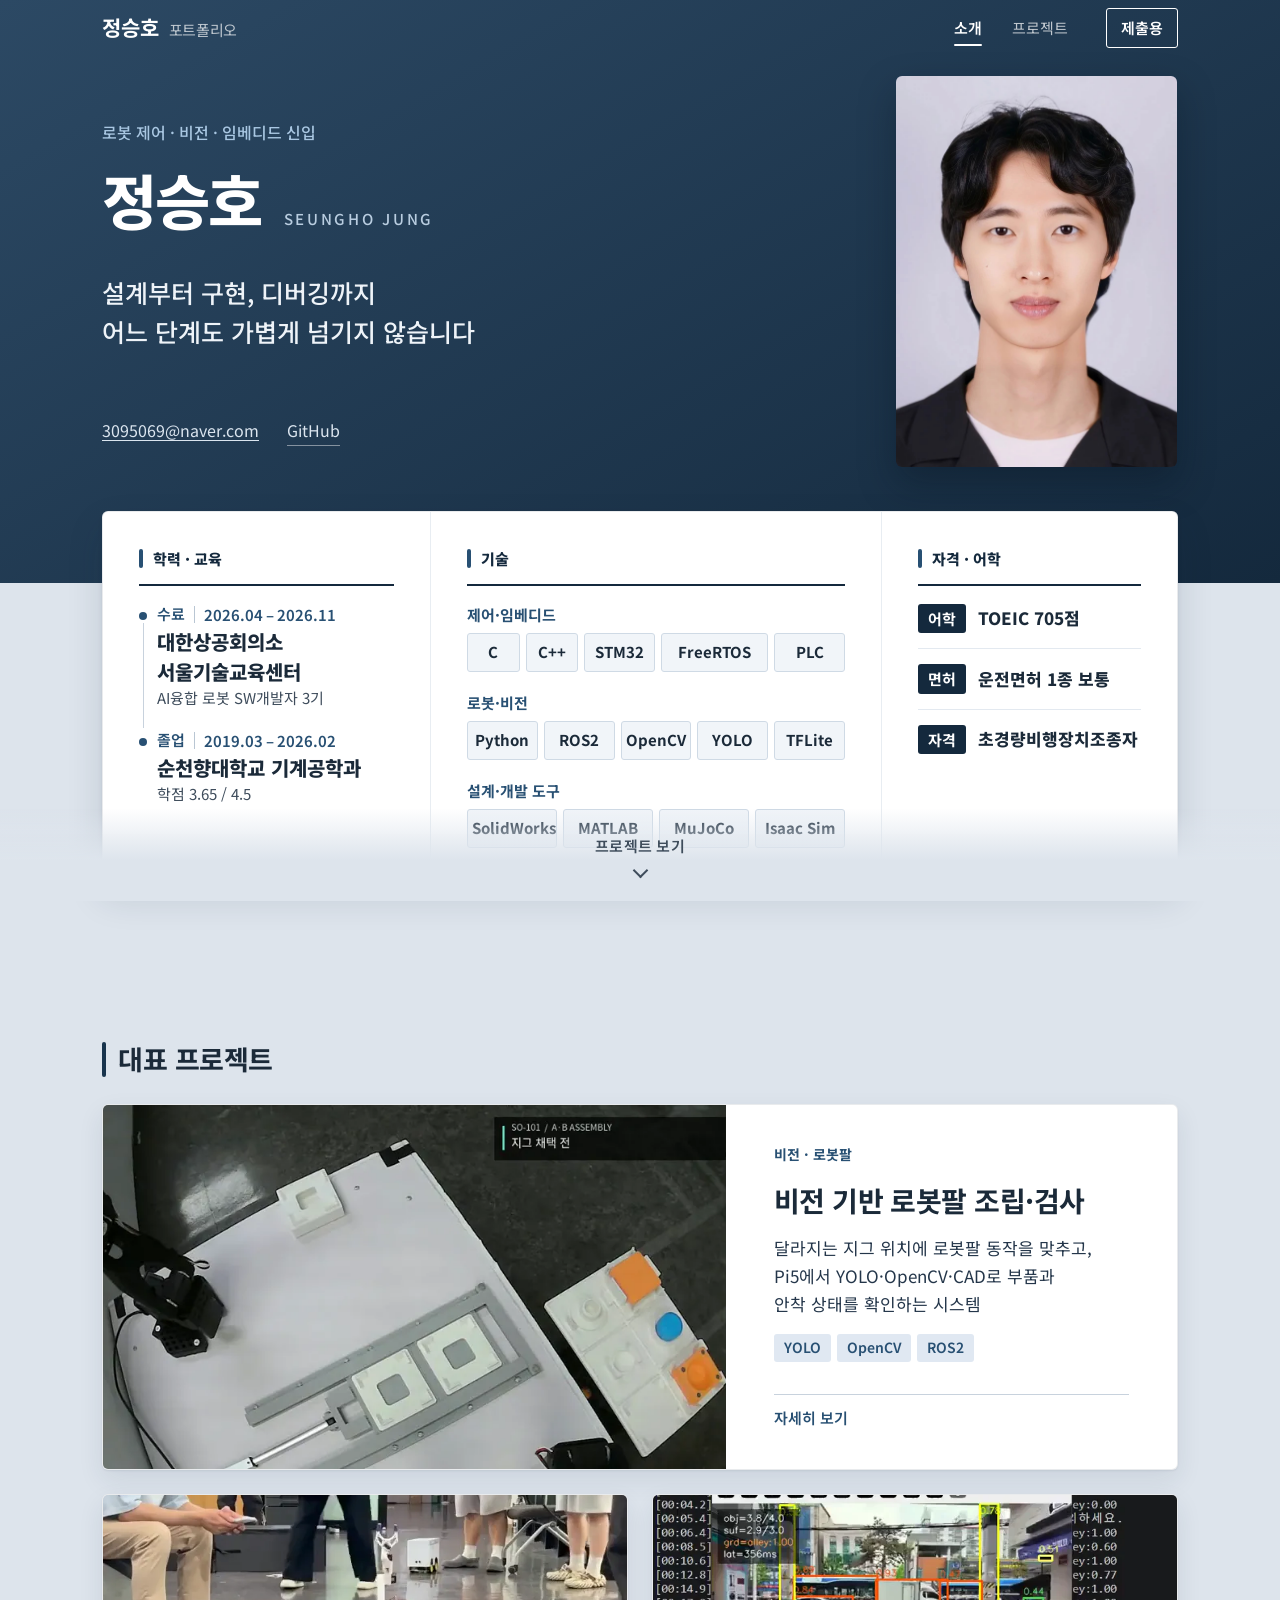
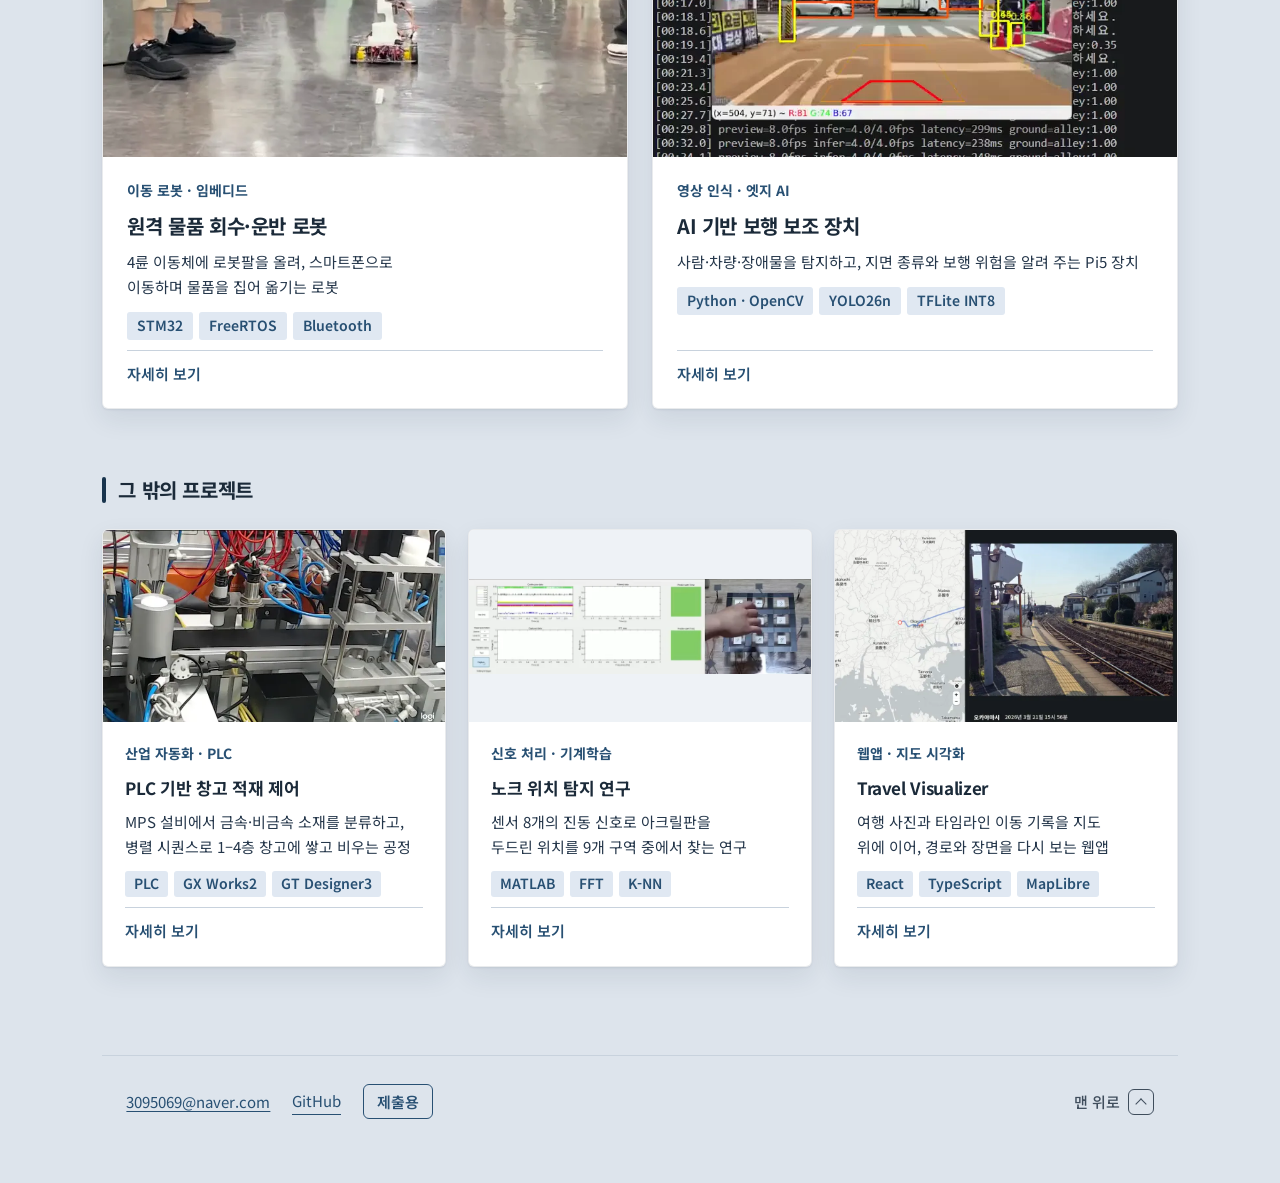
==== commit b959342d: "Thesis card tags shortened Co-Authored-By: Claude Fable 5.2 <noreply@anthropic.com> Claude-Session: " ====
--- a/docs/index.html
+++ b/docs/index.html
@@ -107,7 +107,7 @@
 <p class="pc-meta"><span>신호 처리 · 기계학습</span></p>
 <h3>노크 위치 탐지 연구</h3>
 <p class="pc-sum">센서 8개의 진동 신호로 아크릴판을 두드린 위치를 9개 구역 중에서 찾는 연구</p>
-<p class="pc-tags"><span>MATLAB</span><span>FFT · 신호 처리</span><span>K-NN · SVM · ANN</span></p>
+<p class="pc-tags"><span>MATLAB</span><span>FFT</span><span>K-NN</span></p>
 <span class="pc-more" aria-hidden="true">자세히 보기</span>
 </div>
 </article><article class="pc pc-small reveal" data-project="travel">
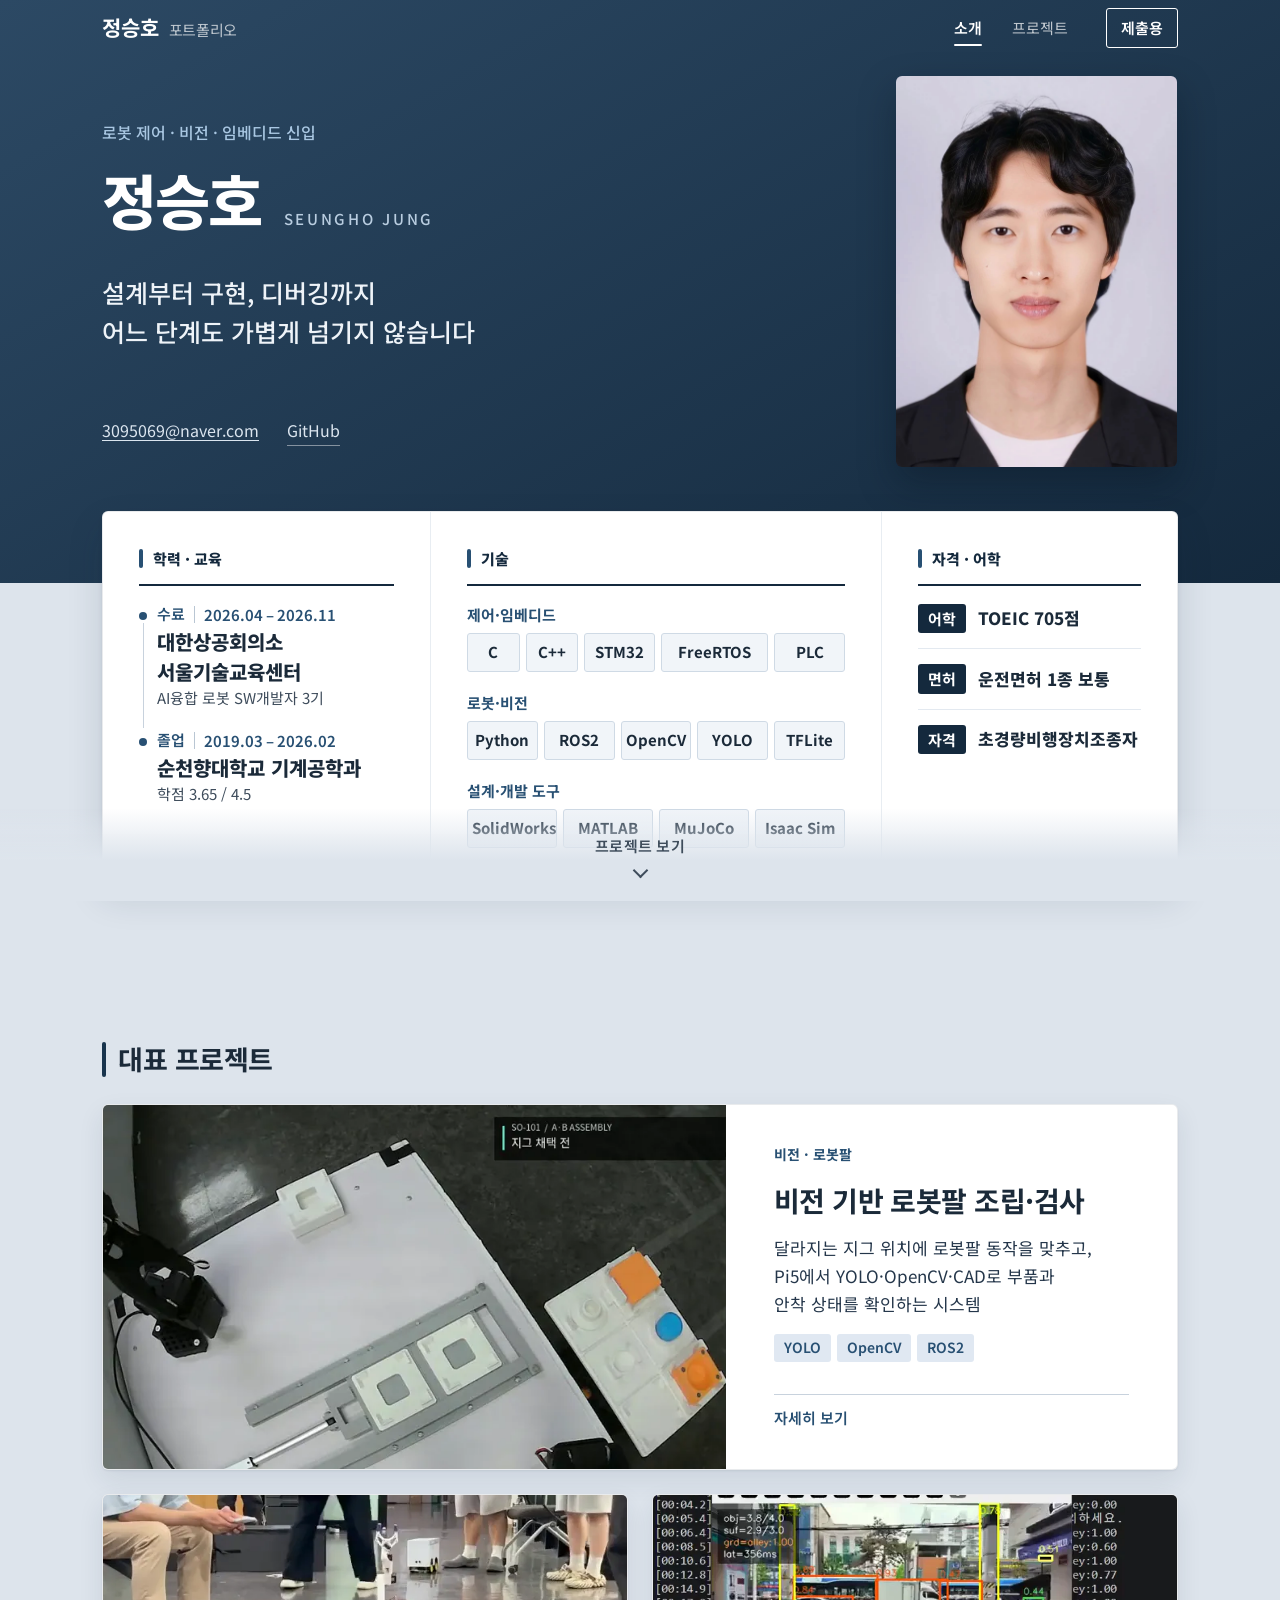
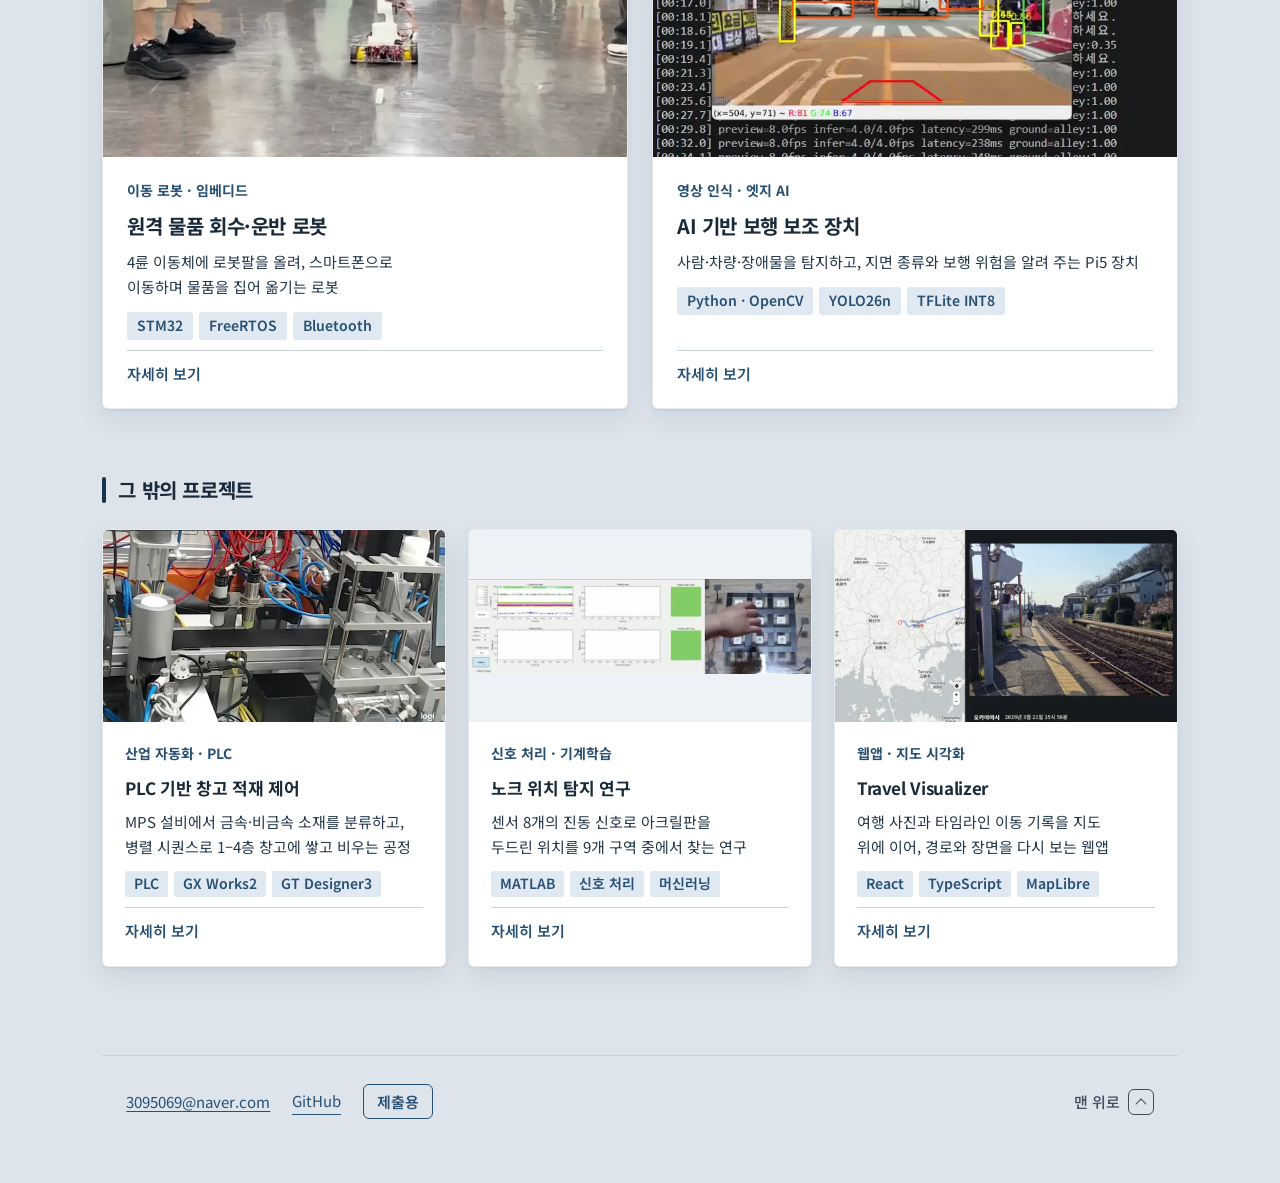
==== commit e184d616: "Thesis card tags: MATLAB, 신호 처리, 머신러닝 Co-Authored-By: Claude Fable 5.2 <noreply@anthropic.com> Claud" ====
--- a/docs/index.html
+++ b/docs/index.html
@@ -107,7 +107,7 @@
 <p class="pc-meta"><span>신호 처리 · 기계학습</span></p>
 <h3>노크 위치 탐지 연구</h3>
 <p class="pc-sum">센서 8개의 진동 신호로 아크릴판을 두드린 위치를 9개 구역 중에서 찾는 연구</p>
-<p class="pc-tags"><span>MATLAB</span><span>FFT</span><span>K-NN</span></p>
+<p class="pc-tags"><span>MATLAB</span><span>신호 처리</span><span>머신러닝</span></p>
 <span class="pc-more" aria-hidden="true">자세히 보기</span>
 </div>
 </article><article class="pc pc-small reveal" data-project="travel">
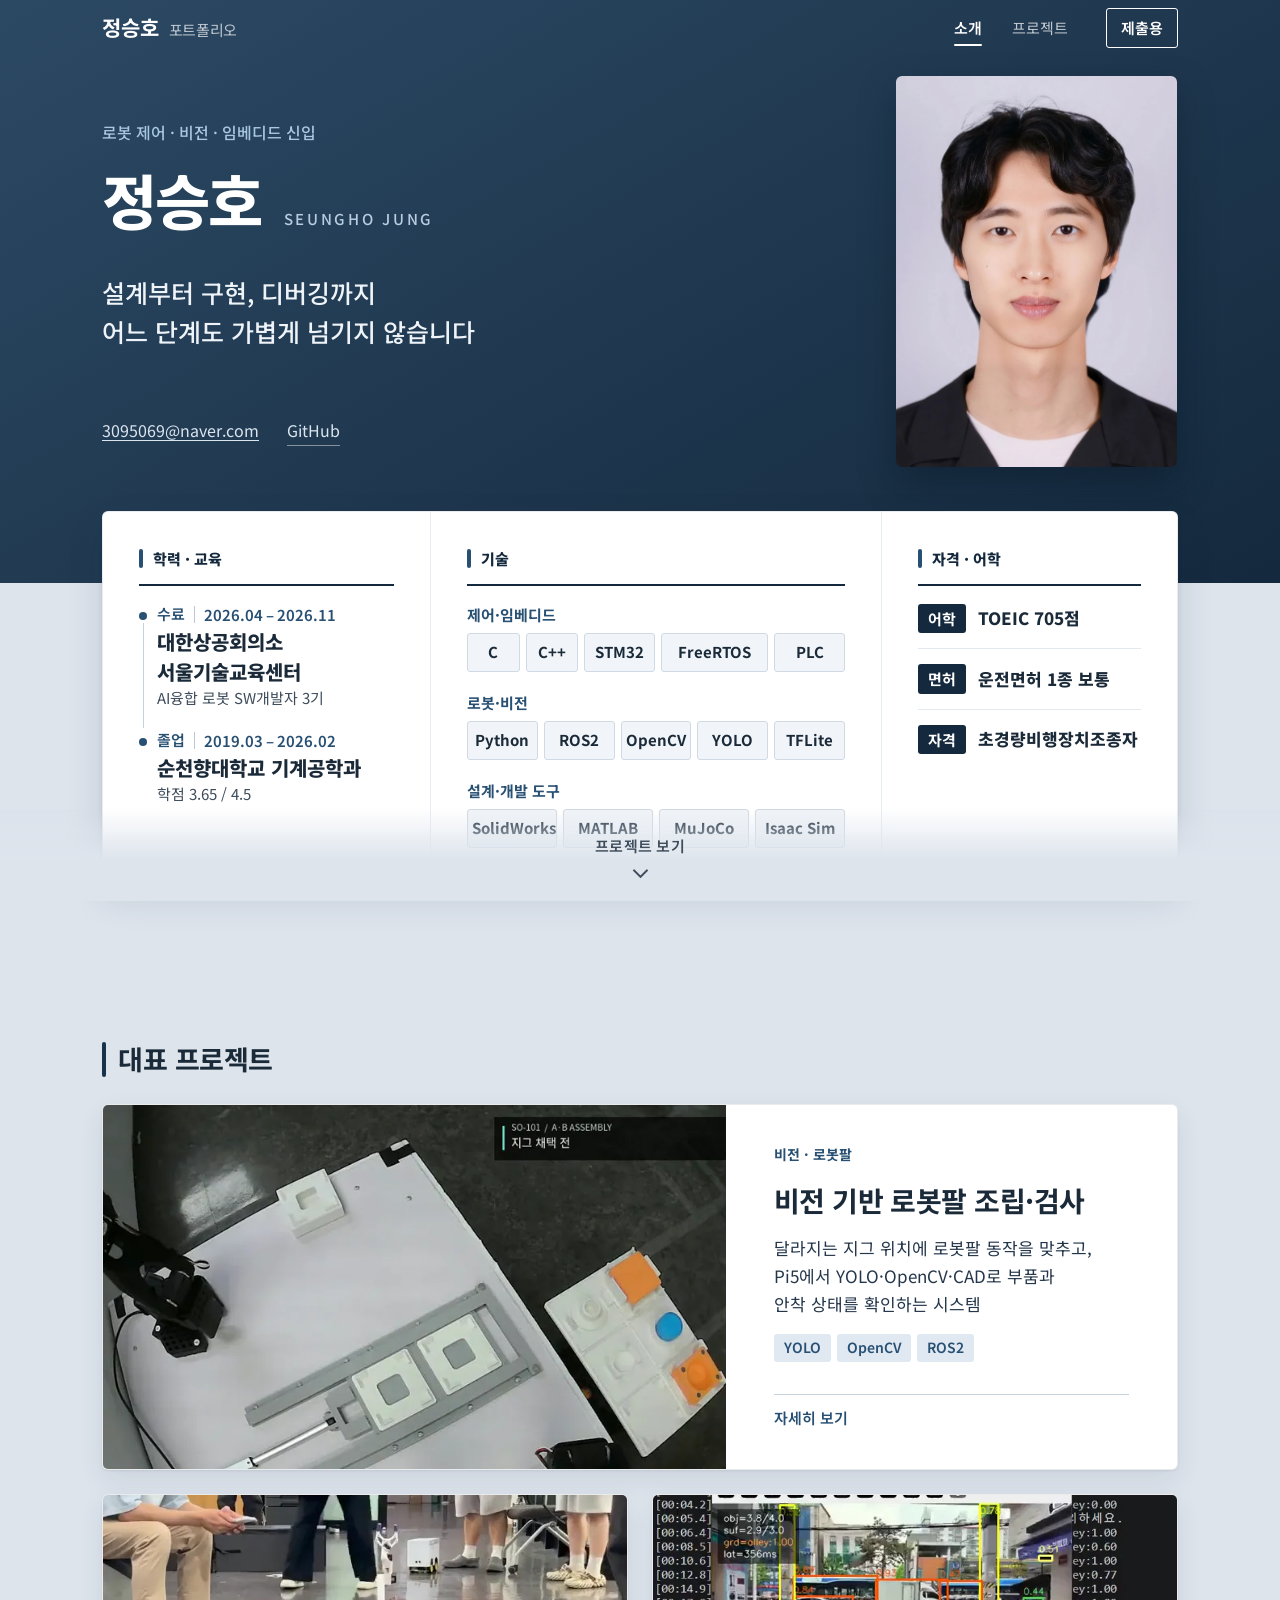
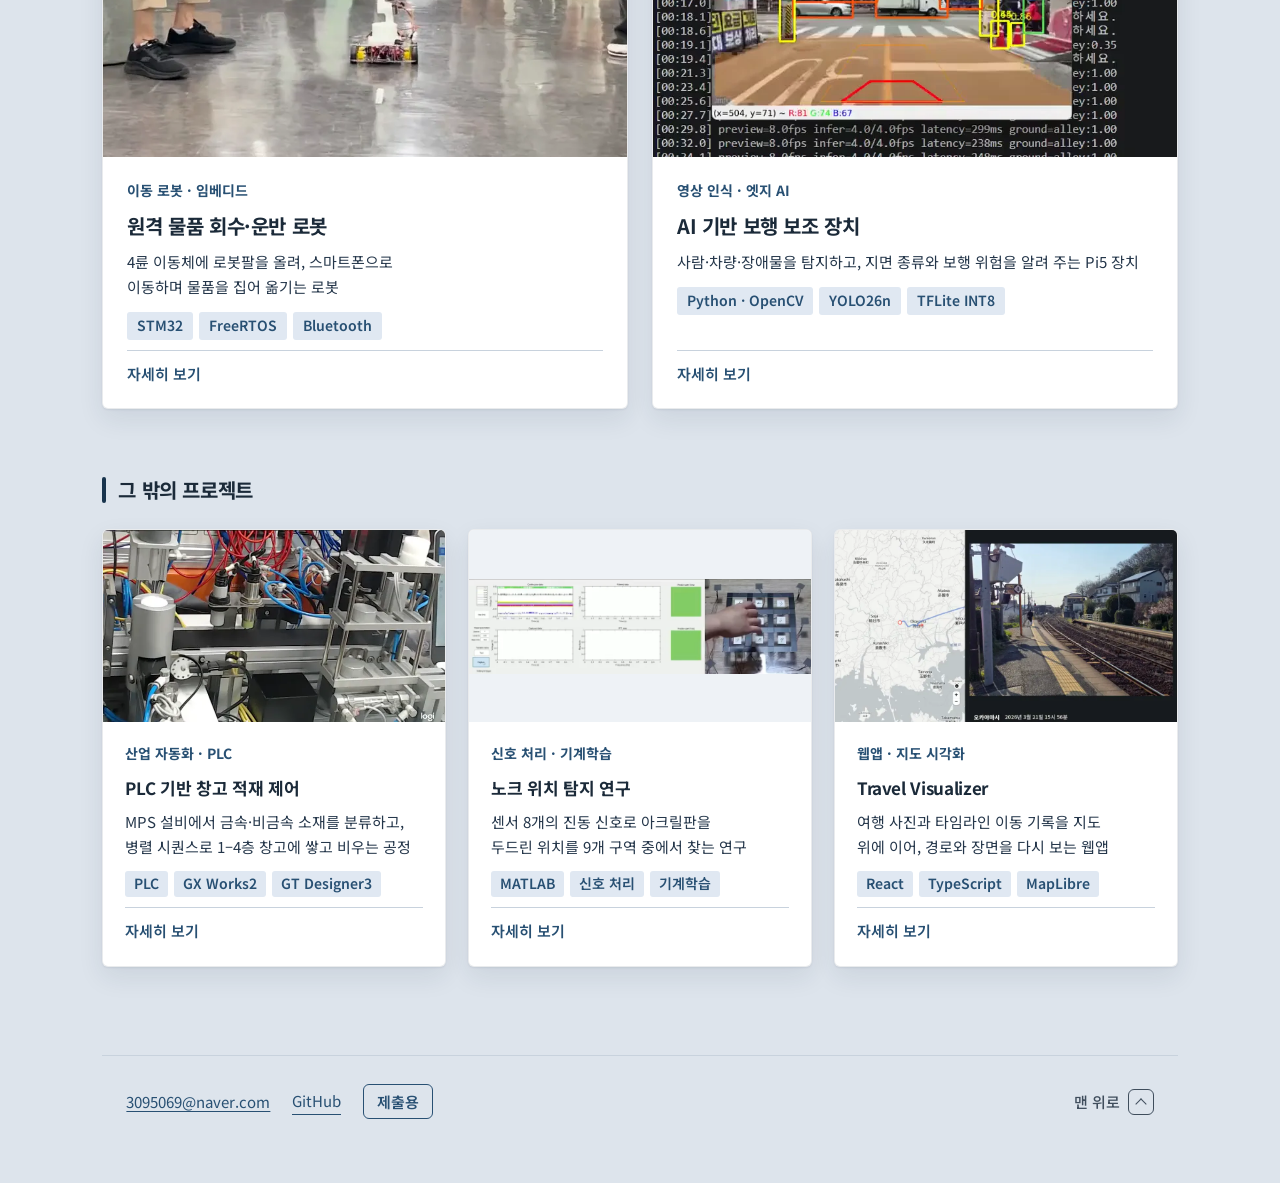
==== commit da561be2: "Thesis card tag: 기계학습 Co-Authored-By: Claude Fable 5.2 <noreply@anthropic.com> Claude-Session: https" ====
--- a/docs/index.html
+++ b/docs/index.html
@@ -107,7 +107,7 @@
 <p class="pc-meta"><span>신호 처리 · 기계학습</span></p>
 <h3>노크 위치 탐지 연구</h3>
 <p class="pc-sum">센서 8개의 진동 신호로 아크릴판을 두드린 위치를 9개 구역 중에서 찾는 연구</p>
-<p class="pc-tags"><span>MATLAB</span><span>신호 처리</span><span>머신러닝</span></p>
+<p class="pc-tags"><span>MATLAB</span><span>신호 처리</span><span>기계학습</span></p>
 <span class="pc-more" aria-hidden="true">자세히 보기</span>
 </div>
 </article><article class="pc pc-small reveal" data-project="travel">
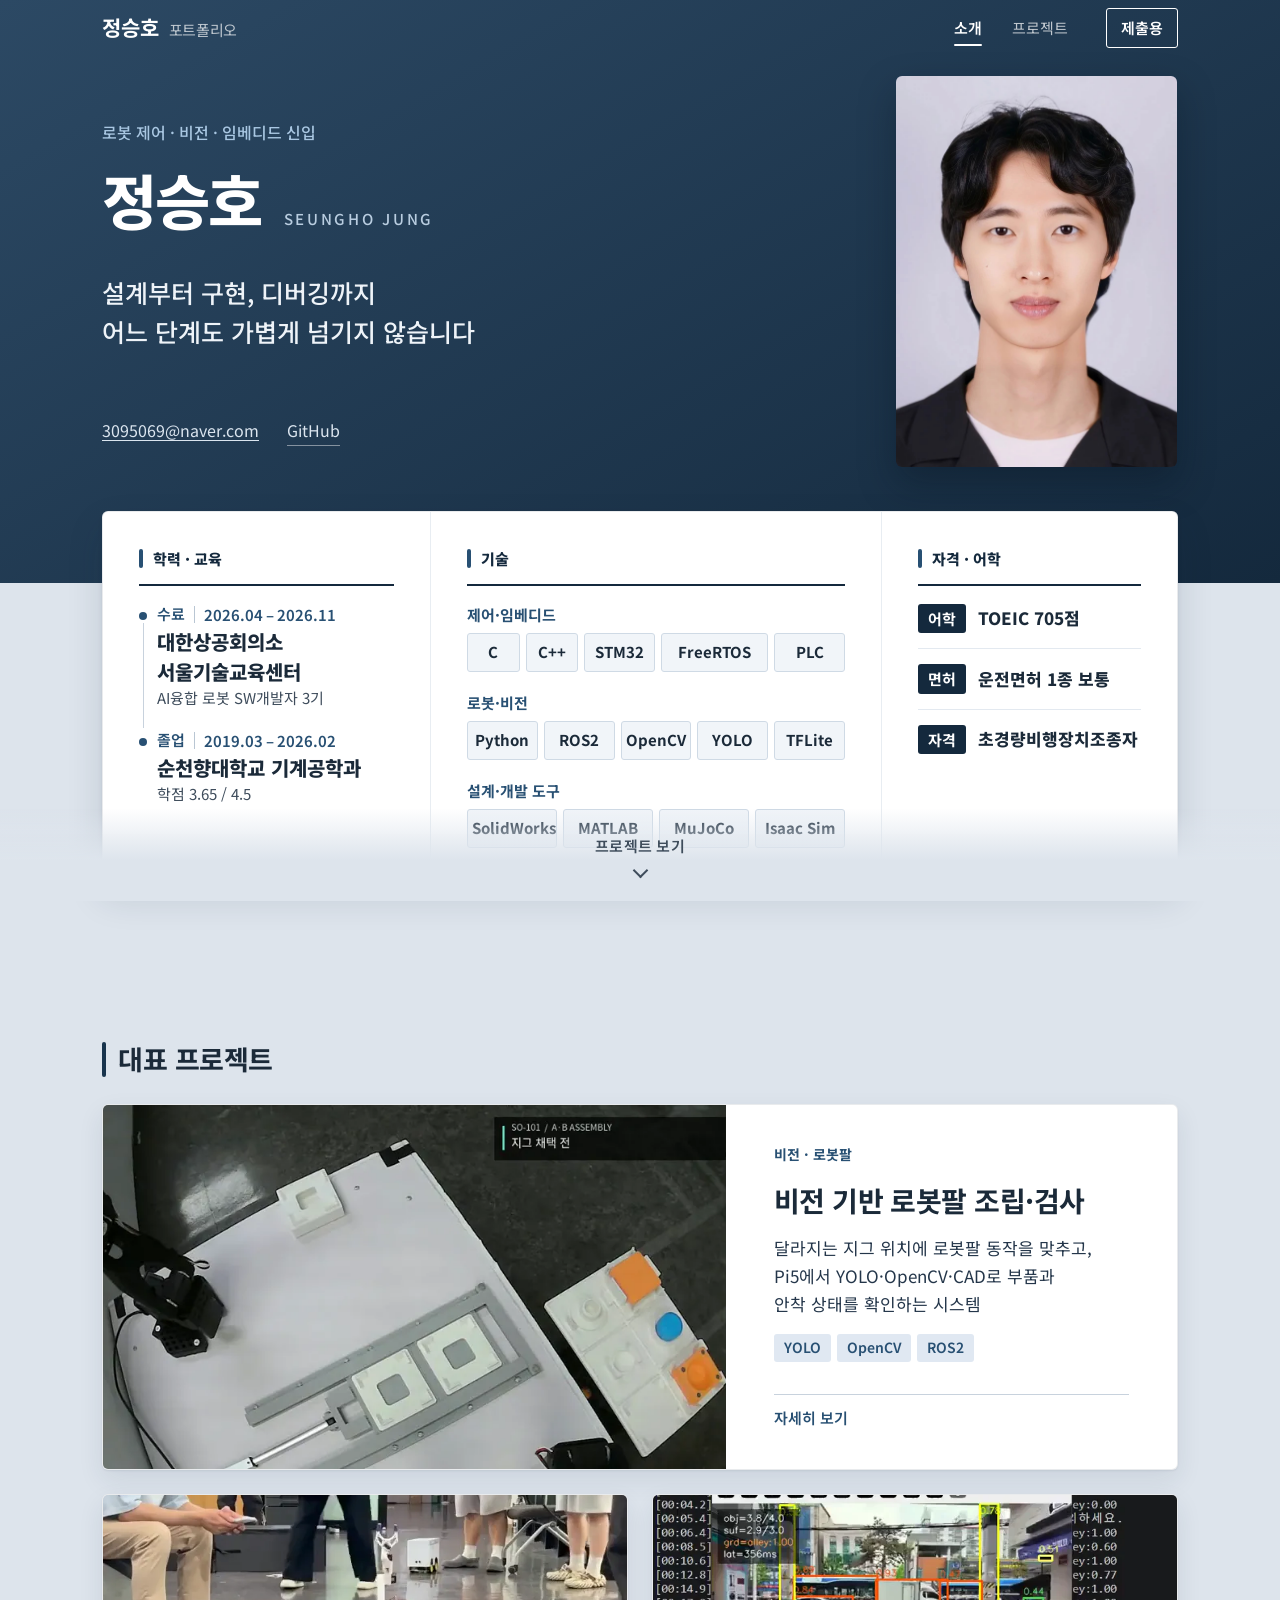
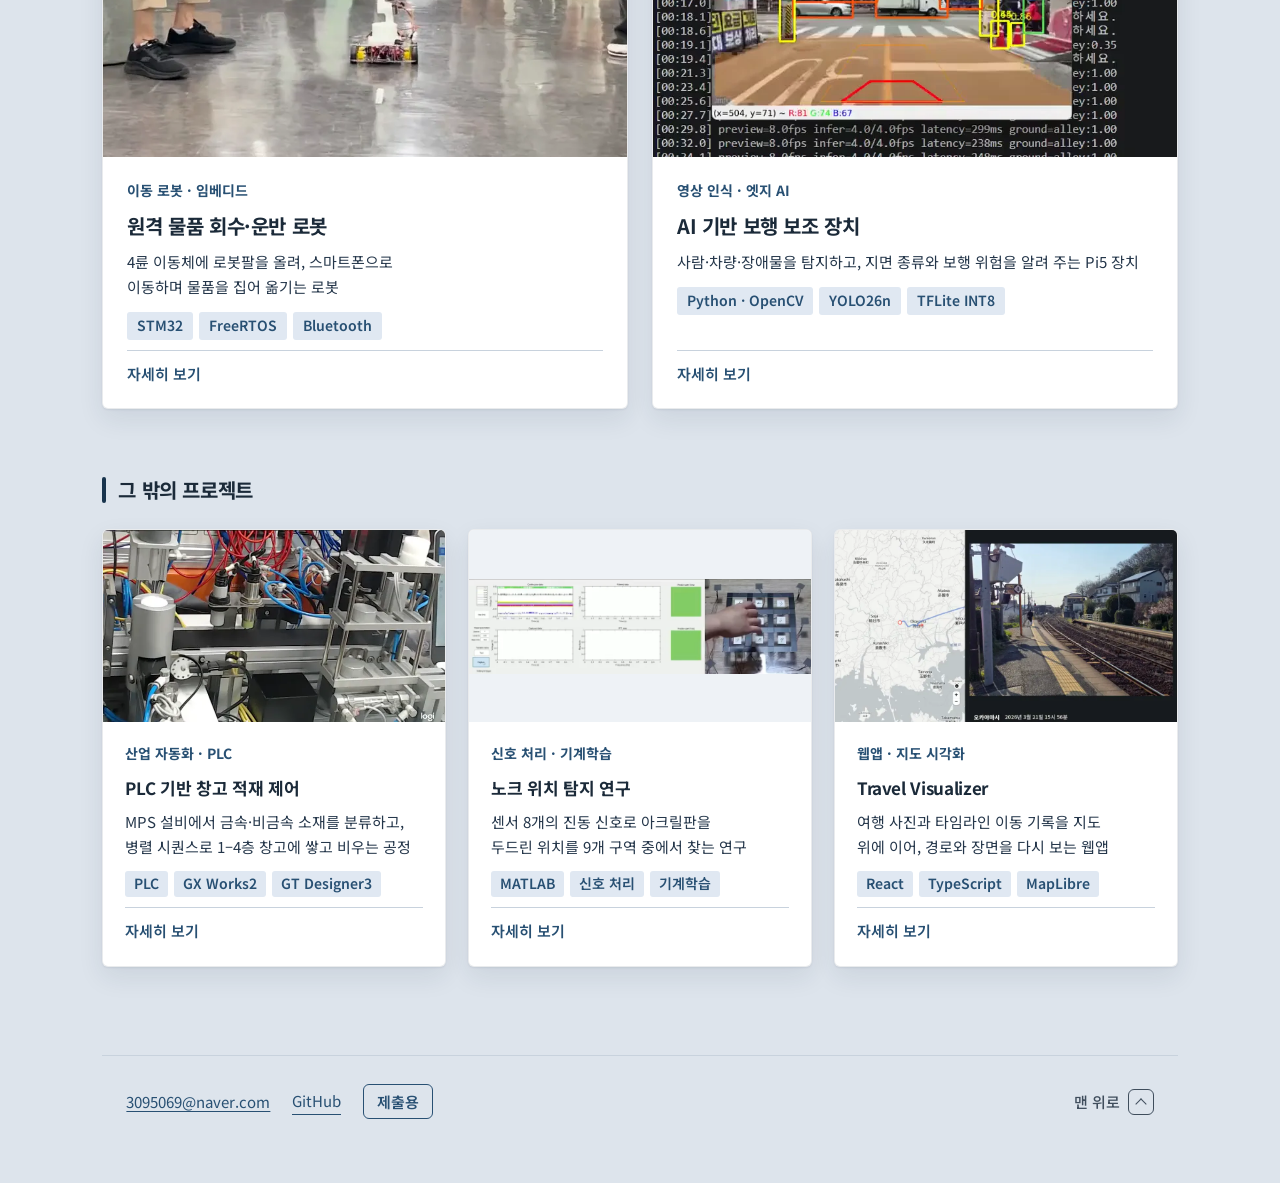
==== commit a096cc9c: "Apply the pruned stylesheet; 제출용 button in the project view reacts to hover; remove the preview page" ====
--- a/docs/index.html
+++ b/docs/index.html
@@ -9,7 +9,7 @@
 <meta name="twitter:card" content="summary_large_image"/>
 <link href="https://fonts.googleapis.com" rel="preconnect"/><link crossorigin="" href="https://fonts.gstatic.com" rel="preconnect"/>
 <link href="https://fonts.googleapis.com/css2?family=Noto+Sans+KR:wght@400;500;600;700;800;900&amp;display=swap" rel="stylesheet"/>
-<link href="app.css?v=20261112-unify2" rel="stylesheet"/></head>
+<link href="app.css?v=20261112-pruned" rel="stylesheet"/></head>
 <body>
 <a class="skip" href="#about">본문으로 이동</a>
 <header class="top" id="top">
@@ -212,7 +212,7 @@
 
 <section class="ds" id="opencv-9">
 <div class="ds-head"><p class="ds-no">09<span>학습 방식 비교</span></p><h3>최저 클래스 IoU를 고려해 순차 모델 채택</h3></div>
-<div class="ds-body"><div class="method-cards"><section class="method-card"><h4>실물만</h4><p class="method-sub">실물 사진만으로 학습</p><p class="method-label">최저 클래스 IoU</p><p class="method-hero">85.32<small>%</small></p><div class="method-bar" aria-hidden="true"><i style="width:26.6%"></i></div><dl><div><dt>평균</dt><dd>96.81%</dd></div><div><dt>클래스 간 편차</dt><dd>3.36</dd></div></dl></section><section class="method-card"><h4>혼합</h4><p class="method-sub">실물·가상 사진을 함께 학습</p><p class="method-label">최저 클래스 IoU</p><p class="method-hero">96.11<small>%</small></p><div class="method-bar" aria-hidden="true"><i style="width:80.5%"></i></div><dl><div><dt>평균</dt><dd>97.67%</dd></div><div><dt>클래스 간 편차</dt><dd>0.70</dd></div></dl></section><section class="method-card is-picked"><h4>순차<em>채택</em></h4><p class="method-sub">가상 학습 후 실물로 추가 학습</p><p class="method-label">최저 클래스 IoU</p><p class="method-hero">96.72<small>%</small></p><div class="method-bar" aria-hidden="true"><i style="width:83.6%"></i></div><dl><div><dt>평균</dt><dd>97.66%</dd></div><div><dt>클래스 간 편차</dt><dd>0.60</dd></div></dl></section></div><p class="study-takeaway">평균 IoU가 비슷한 혼합·순차 중 최저 클래스 IoU가 높고 편차가 작은 순차 학습 채택</p><p class="method-note">YOLO26n · FP16 · 실물 31장·169개 · 신뢰도 50% · Pi5</p></div></section>
+<div class="ds-body"><div class="method-cards"><section class="method-card"><h4>실물만</h4><p class="method-sub">실물 사진만으로 학습</p><p class="method-label">최저 클래스 IoU</p><p class="method-hero">85.32<small>%</small></p><div class="method-bar" aria-hidden="true"><i style="width:26.6%"></i></div><dl><div><dt>평균</dt><dd>96.81%</dd></div><div><dt>클래스 간 편차</dt><dd>3.36</dd></div></dl></section><section class="method-card"><h4>혼합</h4><p class="method-sub">실물·가상 사진을 함께 학습</p><p class="method-label">최저 클래스 IoU</p><p class="method-hero">96.11<small>%</small></p><div class="method-bar" aria-hidden="true"><i style="width:80.5%"></i></div><dl><div><dt>평균</dt><dd>97.67%</dd></div><div><dt>클래스 간 편차</dt><dd>0.70</dd></div></dl></section><section class="method-card is-picked"><h4>순차<em>채택</em></h4><p class="method-sub">가상 학습 후 실물로 추가 학습</p><p class="method-label">최저 클래스 IoU</p><p class="method-hero">96.72<small>%</small></p><div class="method-bar" aria-hidden="true"><i style="width:83.6%"></i></div><dl><div><dt>평균</dt><dd>97.66%</dd></div><div><dt>클래스 간 편차</dt><dd>0.60</dd></div></dl></section></div><p class="study-takeaway">평균 IoU가 비슷한 혼합·순차 중 최저 클래스 IoU가 높고 편차가 작은 순차 학습 채택</p><p class="method-note">YOLO26n · FP16 · 실물 31장·169개 · 신뢰도 50% · Pi5 · 막대 길이는 80–100% 구간 기준</p></div></section>
 
 <section class="ds" id="opencv-10">
 <div class="ds-head"><p class="ds-no">10<span>Pi5 실행 최적화</span></p><h3>FP16과 YOLO26n으로 Pi5 처리 비용을 줄임</h3><p class="ds-deck">입력 960 · 신뢰도 50% · 처리 시간은 Pi5 24회 중앙값</p></div>
@@ -268,12 +268,12 @@
 </div></div></section>
 <section class="ds" id="robot-2"><div class="ds-head"><p class="ds-no">02<span>시스템 구성</span></p><h3>이동체와 로봇팔을 STM32 한 보드로</h3><p class="ds-deck">고정형 로봇팔의 작업 공간 한계를 이동체로 보완한 시연품</p></div><div class="ds-body"><div class="split"><figure><a class="image-open" href="assets/images/robot-system-crop.webp" aria-label="STM32 중심의 제어 시스템 구성도 크게 보기"><img src="assets/images/robot-system-crop.webp" alt="STM32 중심의 제어 시스템 구성도" width="1349" height="846" loading="lazy" decoding="async"></a><figcaption>시스템 구성 · 앱 – 블루투스 – STM32 – <x-nw>드라이버·IMU</x-nw></figcaption></figure><div class="col"><div class="text-stack"><section><h4>제어 통합</h4><p>주행과 로봇팔 제어를 STM32 한 보드와 하나의 통신 규격으로 묶음</p></section><section><h4>연결 구조</h4><ul class="dots"><li>앱 → 블루투스 <span style="white-space:nowrap">HC-05</span> → UART → STM32</li><li>I²C로 서보 드라이버와 IMU, PWM으로 DC 모터 드라이버 제어</li></ul></section><section><h4>전원 분리</h4><ul class="dots"><li><x-nw>서보용·차량용</x-nw> 배터리를 나누고 GND만 공통 연결</li><li>큰 전류가 STM32 보드를 거치지 않도록 배선</li></ul></section></div></div></div><ol class="flow row4"><li><span>01</span><h4>시스템 설계</h4><p><x-nw>기능·하드웨어</x-nw> 선정, 통신 규격과 제어 구조</p></li><li><span>02</span><h4>구현</h4><p>Flutter 앱, RC카 조립, 로봇팔 3D 프린팅</p></li><li><span>03</span><h4>하드웨어 통합</h4><p>이동체와 로봇팔 결합, <x-nw>전원·배선</x-nw> 조립</p></li><li><span>04</span><h4><x-nw>테스트·검증</x-nw></h4><p>PID 튜닝, 티칭 시퀀스, Flash 저장 확인</p></li></ol></div></section>
 <section class="ds" id="robot-3"><div class="ds-head"><p class="ds-no">03<span>하드웨어 구성</span></p><h3><x-nw>제어부·통신·구동부</x-nw> 사양</h3></div><div class="ds-body"><div class="split"><figure><a class="image-open" href="assets/images/robot-wiring.webp" aria-label="로봇팔·이동체의 전체 배선도 크게 보기"><img src="assets/images/robot-wiring.webp" alt="로봇팔·이동체의 전체 배선도" width="1173" height="785" loading="lazy" decoding="async"></a><figcaption><x-nw>로봇팔·이동체의</x-nw> 전체 배선도</figcaption></figure><div class="col"><table class="spec-table"><thead><tr><th scope="col">구분</th><th scope="col">부품 · 주요 사양</th></tr></thead><tbody><tr><th scope="row">제어부</th><td data-h="부품 · 주요 사양">STM32 NUCLEO-F411RE<small>Cortex-M4 · 100MHz</small></td></tr><tr><th scope="row">통신</th><td data-h="부품 · 주요 사양">HC-05 블루투스<small>UART 9600bps</small></td></tr><tr><th scope="row">서보 드라이버</th><td data-h="부품 · 주요 사양">PCA9685<small>16채널 PWM · I²C</small></td></tr><tr><th scope="row">모터 드라이버</th><td data-h="부품 · 주요 사양">L298N<small>듀얼 H-브리지</small></td></tr><tr><th scope="row">IMU</th><td data-h="부품 · 주요 사양">MPU6050<small>6축 · I²C</small></td></tr><tr><th scope="row"><x-nw>구동·관절</x-nw></th><td data-h="부품 · 주요 사양">DC 기어드 모터 4개<small>MG996R 4개 · SG90 2개</small></td></tr></tbody></table></div></div></div></section>
-<section class="ds" id="robot-4"><div class="ds-head"><p class="ds-no">04<span>통신 패킷</span></p><h3>16바이트 고정 길이, 모드별 페이로드</h3><p class="ds-deck">앱과 펌웨어가 같은 패킷을 쓰고, 모드에 따라 데이터 영역의 의미를 바꿈</p></div><div class="ds-body"><div class="packet" aria-label="16바이트 패킷 구조"><span class="pk-h"><b>0xAA</b><i>[0]</i></span><span class="pk-m"><b>Mode</b><i>[1]</i></span><span class="pk-d"><b>Data Payload</b><i>[2] – [13]</i></span><span class="pk-c"><b>Checksum</b><i>[14]</i></span><span class="pk-h"><b>0x55</b><i>[15]</i></span></div><table class="issue-table narrow"><thead><tr><th scope="col">모드</th><th scope="col">전달 내용</th></tr></thead><tbody><tr><th scope="row">Mode 0</th><td data-h="전달 내용">차량 주행 · E-STOP · PID</td></tr><tr><th scope="row">Mode 1</th><td data-h="전달 내용">6채널 로봇팔 · 속도 · Transaction ID</td></tr><tr><th scope="row">Mode 2</th><td data-h="전달 내용">12개 티칭 시퀀스 조회 · 재생 · 저장</td></tr><tr><th scope="row">Mode 3</th><td data-h="전달 내용">PID 계수 · 서보 3점 보정 · 설정 저장</td></tr></tbody></table></div></section>
+<section class="ds" id="robot-4"><div class="ds-head"><p class="ds-no">04<span>통신 패킷</span></p><h3>16바이트 고정 길이, 모드별 페이로드</h3><p class="ds-deck">앱과 펌웨어가 같은 패킷을 쓰고, 모드에 따라 데이터 영역의 의미를 바꿈</p></div><div class="ds-body"><div class="packet" aria-label="16바이트 패킷 구조"><span class="pk-h"><b>0xAA</b><i>[0]</i></span><span class="pk-m"><b>Mode</b><i>[1]</i></span><span class="pk-d"><b>Data Payload</b><i>[2] – [13]</i></span><span class="pk-c"><b>Checksum</b><i>[14]</i></span><span class="pk-h"><b>0x55</b><i>[15]</i></span></div><table class="issue-table narrow"><thead><tr><th scope="col">모드</th><th scope="col">전달 내용</th></tr></thead><tbody><tr><th scope="row" class="cat" style="--cat:#4f7fb8">Mode 0</th><td data-h="전달 내용">차량 주행 · E-STOP · PID</td></tr><tr><th scope="row" class="cat" style="--cat:#3f9483">Mode 1</th><td data-h="전달 내용">6채널 로봇팔 · 속도 · Transaction ID</td></tr><tr><th scope="row" class="cat" style="--cat:#9a6fa6">Mode 2</th><td data-h="전달 내용">12개 티칭 시퀀스 조회 · 재생 · 저장</td></tr><tr><th scope="row" class="cat" style="--cat:#dd8a2b">Mode 3</th><td data-h="전달 내용">PID 계수 · 서보 3점 보정 · 설정 저장</td></tr></tbody></table></div></section>
 <section class="ds" id="robot-5"><div class="ds-head"><p class="ds-no">05<span>서보 <x-nw>출력·보정</x-nw></span></p><h3>관절 목표각을 PWM 카운트로</h3></div><div class="ds-body"><ol class="flow row5"><li><span>01</span><h4>관절 목표</h4><p>어깨 관절 50°</p></li><li><span>02</span><h4>펄스폭 계산</h4><p>50° → 1056µs</p></li><li><span>03</span><h4>카운트 변환</h4><p>12비트 카운트 216</p></li><li><span>04</span><h4>I²C 기록</h4><p>어깨 연결 2번 채널</p></li><li><span>05</span><h4>PWM 출력</h4><p>50Hz로 서보 이동</p></li></ol><div class="case-grid c2"><section><h4>PCA9685를 쓴 이유</h4><p>STM32 타이머 채널을 아끼고, 6개 서보의 펄스폭을 채널별로 설정함</p></section><section><h4>관절 <x-nw>원점·리미트</x-nw> 보정</h4><p><x-nw>−90°·0°·+90°</x-nw> 3지점의 실측 펄스를 저장해 원점과 리미트를 정함</p></section></div></div></section>
 <section class="ds" id="robot-6"><div class="ds-head"><p class="ds-no">06<span>S-curve 제어</span></p><h3>20ms마다 펄스폭을 단계적으로 변경</h3></div><div class="ds-body"><div class="split"><figure class="svg-fig"><div class="svg-box"><svg viewBox="0 0 548 312" role="img" aria-label="S-curve 속도 곡선과 가속도 곡선: 가속, 등속, 감속 구간"><line x1="170" y1="30" x2="170" y2="292" class="sv-div"/><line x1="370" y1="30" x2="370" y2="292" class="sv-div"/><text x="4" y="56" class="sv-t">속도</text><line x1="60" y1="140" x2="508" y2="140" class="sv-axis"/><line x1="60" y1="30" x2="60" y2="140" class="sv-axis"/><path d="M60,140 C115,140 115,52 170,52 L370,52 C425,52 425,140 480,140" class="sv-curve"/><text x="512" y="145" class="sv-s">시간</text><text x="115" y="166" class="sv-p" text-anchor="middle">가속</text><text x="270" y="166" class="sv-p" text-anchor="middle">등속</text><text x="425" y="166" class="sv-p" text-anchor="middle">감속</text><text x="4" y="204" class="sv-t">가속도</text><line x1="60" y1="240" x2="508" y2="240" class="sv-axis"/><line x1="60" y1="186" x2="60" y2="292" class="sv-axis"/><path d="M60,240 L115,196 L170,240 L370,240 L425,284 L480,240" class="sv-curve sv-acc-line"/><text x="512" y="245" class="sv-s">시간</text></svg></div><figcaption>S-curve <x-nw>속도·가속도</x-nw> 개념도</figcaption></figure><div class="col"><div class="text-stack"><section><h4>도입 이유</h4><p>목표 각도를 즉시 적용하면 <x-nw>속도·가속도가</x-nw> 불연속으로 변해 팔에 무리가 감</p></section><section><h4>동작 방식</h4><p>5차 다항식으로 20ms마다 목표 각도를 계산하고 펄스폭으로 출력함</p></section><section><h4>속도 설정</h4><p>100% 최대 약 62.5°/s · 80% 약 50°/s · 50% 약 31.25°/s</p></section></div></div></div></div></section>
 <section class="ds" id="robot-7"><div class="ds-head"><p class="ds-no">07<span>티칭 저장</span></p><h3>RAM에서 편집하고 Flash에 일괄 기록</h3><p class="ds-deck">전원이 꺼져도 유지되도록 프로그램과 분리된 Flash 영역 사용</p></div><div class="ds-body"><ol class="flow row3"><li><span>01</span><h4>Read</h4><p>부팅 시 Sector 7의 <x-nw>설정·티칭</x-nw> 데이터를 RAM으로 읽음</p></li><li><span>02</span><h4>Modify</h4><p>앱에서 바꾼 값은 RAM에서만 수정</p></li><li><span>03</span><h4>Write</h4><p>저장 명령을 받으면 Sector 7에 일괄 기록</p></li></ol><dl class="specs"><div><dt>저장 영역</dt><dd>Flash Sector 7 · 128KB</dd></div><div><dt>시퀀스</dt><dd>최대 12개</dd></div><div><dt>웨이포인트</dt><dd>시퀀스당 30개</dd></div><div><dt>웨이포인트 값</dt><dd>서보 6개 각도</dd></div></dl></div></section>
 <section class="ds" id="robot-8"><div class="ds-head"><p class="ds-no">08<span><x-nw>태스크·보호</x-nw></span></p><h3>FreeRTOS 우선순위와 안전 로직</h3></div><div class="ds-body"><div class="split stretch"><table class="spec-table"><thead><tr><th scope="col">태스크 · 우선순위</th><th scope="col">주기 · 역할</th></tr></thead><tbody><tr><th scope="row">driveTask<small>High</small></th><td data-h="주기 · 역할">명령 즉시, 최대 20ms<small>모터 출력 · PID · 500ms 통신 타임아웃</small></td></tr><tr><th scope="row">bluetoothTask<small>AboveNormal</small></th><td data-h="주기 · 역할">5ms<small>DMA 수신 파싱 · 명령 큐 전달</small></td></tr><tr><th scope="row">armTask<small>Normal</small></th><td data-h="주기 · 역할">명령 5ms · 서보 20ms<small>S-curve · PCA9685 · 티칭 · Flash</small></td></tr><tr><th scope="row">imuTask<small>BelowNormal</small></th><td data-h="주기 · 역할">20ms<small>MPU6050 측정 · 필터 · 상대 Yaw</small></td></tr><tr><th scope="row">statusTask<small>Low</small></th><td data-h="주기 · 역할">250ms<small><x-nw>PID·IMU</x-nw> 상태 교대 송신</small></td></tr></tbody></table><div class="col"><div class="text-stack"><section><h4>로봇팔 보호 로직</h4><ul class="dots"><li>부팅 시 서보 출력 OFF, 최초 운행 시 원점 정렬 후 활성화</li><li>로봇팔 <x-nw>이동·Flash</x-nw> 작업 중에는 주행 잠금</li><li>PCA9685 오류 시 출력 차단 후 1초 간격 재초기화</li><li>로봇팔 응답이 10초간 없으면 앱이 E-STOP 요청</li></ul></section></div></div></div></div></section>
-<section class="ds" id="robot-9"><div class="ds-head"><p class="ds-no">09<span><x-nw>앱·문제</x-nw> 해결</span></p><h3>조작 화면과 로봇팔 구동 문제의 개선</h3></div><div class="ds-body"><figure class="app-showcase"><div class="app-screens"><div class="app-screen"><p class="app-label"><b>01</b> 주행</p><a class="image-open" href="assets/images/robot-app-drive.webp" aria-label="주행 화면 크게 보기"><img src="assets/images/robot-app-drive.webp" alt="주행 화면: 조이스틱과 PID 상태" width="446" height="996" loading="lazy" decoding="async"></a></div><div class="app-screen"><p class="app-label"><b>02</b> 로봇팔</p><a class="image-open" href="assets/images/robot-app-arm.webp" aria-label="로봇팔 화면 크게 보기"><img src="assets/images/robot-app-arm.webp" alt="로봇팔 화면: 관절별 슬라이더" width="446" height="996" loading="lazy" decoding="async"></a></div><div class="app-screen"><p class="app-label"><b>03</b> 원점 보정</p><a class="image-open" href="assets/images/robot-app-calib.webp" aria-label="원점 보정 화면 크게 보기"><img src="assets/images/robot-app-calib.webp" alt="원점 보정 화면: 관절 선택과 펄스값 조정" width="446" height="996" loading="lazy" decoding="async"></a></div><div class="app-screen"><p class="app-label"><b>04</b> 티칭</p><a class="image-open" href="assets/images/robot-app-teach.webp" aria-label="티칭 화면 크게 보기"><img src="assets/images/robot-app-teach.webp" alt="티칭 화면: 시퀀스 선택과 자세 저장" width="446" height="996" loading="lazy" decoding="async"></a></div></div><figcaption>앱 TEST 모드 화면</figcaption></figure><table class="issue-table cols3"><thead><tr><th scope="col">문제</th><th scope="col">원인</th><th scope="col">개선</th></tr></thead><tbody><tr><th scope="row">로봇팔 불안정</th><td data-h="원인">목표 각도를 즉시 적용해 펄스폭이 급변하고 <x-nw>속도·가속도가</x-nw> 불연속으로 변함</td><td data-h="개선">서보 교체와 S-curve 제어</td></tr><tr><th scope="row">부하 시 떨림</th><td data-h="원인"><ul class="dots"><li>손목 <x-nw>회전·그리퍼</x-nw> 서보에서 순간 떨림</li><li>긴 <x-nw>케이블·커넥터</x-nw> 저항으로 서보 단자 전압이 순간 저하</li></ul></td><td data-h="개선">커패시터 적용과 전원 배선 점검</td></tr></tbody></table></div></section>
+<section class="ds" id="robot-9"><div class="ds-head"><p class="ds-no">09<span><x-nw>앱·문제</x-nw> 해결</span></p><h3>조작 화면과 로봇팔 구동 문제의 개선</h3></div><div class="ds-body"><figure class="app-showcase"><div class="app-screens"><div class="app-screen"><p class="app-label cat-dot" style="--cat:#4f7fb8"><b>01</b> 주행</p><a class="image-open" href="assets/images/robot-app-drive.webp" aria-label="주행 화면 크게 보기"><img src="assets/images/robot-app-drive.webp" alt="주행 화면: 조이스틱과 PID 상태" width="446" height="996" loading="lazy" decoding="async"></a></div><div class="app-screen"><p class="app-label cat-dot" style="--cat:#3f9483"><b>02</b> 로봇팔</p><a class="image-open" href="assets/images/robot-app-arm.webp" aria-label="로봇팔 화면 크게 보기"><img src="assets/images/robot-app-arm.webp" alt="로봇팔 화면: 관절별 슬라이더" width="446" height="996" loading="lazy" decoding="async"></a></div><div class="app-screen"><p class="app-label cat-dot" style="--cat:#dd8a2b"><b>03</b> 원점 보정</p><a class="image-open" href="assets/images/robot-app-calib.webp" aria-label="원점 보정 화면 크게 보기"><img src="assets/images/robot-app-calib.webp" alt="원점 보정 화면: 관절 선택과 펄스값 조정" width="446" height="996" loading="lazy" decoding="async"></a></div><div class="app-screen"><p class="app-label cat-dot" style="--cat:#9a6fa6"><b>04</b> 티칭</p><a class="image-open" href="assets/images/robot-app-teach.webp" aria-label="티칭 화면 크게 보기"><img src="assets/images/robot-app-teach.webp" alt="티칭 화면: 시퀀스 선택과 자세 저장" width="446" height="996" loading="lazy" decoding="async"></a></div></div><figcaption>앱 TEST 모드 화면</figcaption></figure><table class="issue-table cols3"><thead><tr><th scope="col">문제</th><th scope="col">원인</th><th scope="col">개선</th></tr></thead><tbody><tr><th scope="row">로봇팔 불안정</th><td data-h="원인">목표 각도를 즉시 적용해 펄스폭이 급변하고 <x-nw>속도·가속도가</x-nw> 불연속으로 변함</td><td data-h="개선">서보 교체와 S-curve 제어</td></tr><tr><th scope="row">부하 시 떨림</th><td data-h="원인"><ul class="dots"><li>손목 <x-nw>회전·그리퍼</x-nw> 서보에서 순간 떨림</li><li>긴 <x-nw>케이블·커넥터</x-nw> 저항으로 서보 단자 전압이 순간 저하</li></ul></td><td data-h="개선">커패시터 적용과 전원 배선 점검</td></tr></tbody></table></div></section>
 <nav aria-label="다른 프로젝트" class="pager"><a href="#opencv"><small>01</small><b>비전 기반 로봇팔 <x-nw>조립·검사</x-nw></b></a><a class="next" href="#vision"><small>03</small><b>AI 기반 보행 보조 장치</b></a></nav>
 </article><article aria-labelledby="dv-vision" class="dv" data-id="vision" hidden="">
 <header class="dv-head">
@@ -333,8 +333,8 @@
 <section class="ds" id="thesis-4"><div class="ds-head"><p class="ds-no">04<span>위치 구분 원리</span></p><h3>센서마다 받는 진동의 차이로 위치를 구분</h3><p class="ds-deck">두드린 곳과 센서 사이의 거리가 달라, 같은 노크라도 센서마다 신호의 <x-nw>크기·모양·도착</x-nw> 시간이 달라짐</p></div><div class="ds-body"><ol class="flow row4"><li><span>01</span><h4>노크</h4><p>아크릴판의 9개 위치 중 한 곳을 두드림</p></li><li><span>02</span><h4>신호 수집</h4><p>센서 8개가 같은 진동을 각자 기록</p></li><li><span>03</span><h4>특징 계산</h4><p>센서마다 신호를 특징값으로 요약</p></li><li><span>04</span><h4>위치 판단</h4><p>학습한 모델이 9개 위치 중 하나를 고름</p></li></ol><div class="case-grid"><section class="cat" style="--cat:#4f7fb8"><h4>시간 영역</h4><p>신호의 크기와 모양 · 피크값, 피크 시간, P2P, RMS</p></section><section class="cat" style="--cat:#3f9483"><h4>주파수 영역</h4><p>떨림의 빠르기 · 평균 주파수, 평균, 표준편차</p></section><section class="cat" style="--cat:#9a6fa6"><h4>센서 간 시간 차</h4><p>진동이 각 센서에 도착한 순서와 간격</p></section></div></div></section>
 <section class="ds" id="thesis-5"><div class="ds-head"><p class="ds-no">05<span>전처리와 특징 추출</span></p><h3>잡음을 걸러 내고 특징 14개 계산</h3></div><div class="ds-body"><div class="split"><figure class="crop-fig"><img src="assets/images/knock-preprocess.webp" alt="61Hz 하이패스 필터와 평탄화를 적용한 신호 그래프" width="1170" height="910" loading="lazy" decoding="async"><figcaption>61Hz 하이패스 <x-nw>필터·평탄화</x-nw> 적용 결과</figcaption></figure><div class="col"><div class="text-stack"><section><h4>전처리</h4><p>61Hz 하이패스 필터와 데이터 평탄화 적용</p></section><section class="cat" style="--cat:#4f7fb8"><h4>시간 영역 8개</h4><p>피크값 · 피크 시간 · 절댓값 평균 · RMS · 표준편차 · 왜도 · P2P · 첨도</p></section><section class="cat" style="--cat:#3f9483"><h4>주파수 영역 6개</h4><p>평균 · 표준편차 · 왜도 · 첨도 · 파고율 · 평균 주파수</p></section></div></div></div></div></section>
 <section class="ds" id="thesis-6"><div class="ds-head"><p class="ds-no">06<span>변수 선정</span></p><h3>다중 선형회귀로 중요도 판단</h3><p class="ds-deck">각 변수의 p값을 비교해 영역별 상위 변수만 학습에 사용함</p></div><div class="ds-body"><table class="issue-table cols3"><thead><tr><th scope="col">구분</th><th scope="col">선정 변수</th><th scope="col">개수</th></tr></thead><tbody><tr><th scope="row" class="cat" style="--cat:#4f7fb8">시간 영역</th><td data-h="선정 변수">피크값 · 피크 시간 · P2P · RMS</td><td data-h="개수">4개</td></tr><tr><th scope="row" class="cat" style="--cat:#3f9483">주파수 영역</th><td data-h="선정 변수">평균 주파수 · 평균 · 표준편차</td><td data-h="개수">3개</td></tr><tr><th scope="row" class="cat" style="--cat:#9a6fa6">센서 간 시간 차</th><td data-h="선정 변수">시간 차 데이터</td><td data-h="개수">1개</td></tr></tbody></table></div></section>
-<section class="ds" id="thesis-7"><div class="ds-head"><p class="ds-no">07<span>모델별 정확도</span></p><h3>특징 3종 × 모델 3종 비교</h3><p class="ds-deck"><x-nw>K-NN·SVM은</x-nw> 하이퍼파라미터를 30회 탐색해 최적화하고, 위치별 140회 중 70%로 학습, 30%로 검증함</p></div><div class="ds-body"><div class="method-cards"><section class="method-card"><h4>ANN</h4><p class="method-label">평균 정확도</p><p class="method-hero">86.24<small>%</small></p><div class="method-rows"><div class="method-row"><span>시간 영역 4개</span><strong>94.18%</strong><div class="method-bar" aria-hidden="true"><i style="width:88.4%"></i></div></div><div class="method-row sel"><span>주파수 영역 3개</span><strong>96.56%</strong><div class="method-bar" aria-hidden="true"><i style="width:93.1%"></i></div></div><div class="method-row"><span>센서 간 시간 차 1개</span><strong>67.99%</strong><div class="method-bar" aria-hidden="true"><i style="width:36.0%"></i></div></div></div></section><section class="method-card is-picked"><h4>K-NN<em>평균 최고</em></h4><p class="method-label">평균 정확도</p><p class="method-hero">94.97<small>%</small></p><div class="method-rows"><div class="method-row"><span>시간 영역 4개</span><strong>96.30%</strong><div class="method-bar" aria-hidden="true"><i style="width:92.6%"></i></div></div><div class="method-row sel"><span>주파수 영역 3개</span><strong>97.88%</strong><div class="method-bar" aria-hidden="true"><i style="width:95.8%"></i></div></div><div class="method-row"><span>센서 간 시간 차 1개</span><strong>90.74%</strong><div class="method-bar" aria-hidden="true"><i style="width:81.5%"></i></div></div></div></section><section class="method-card"><h4>SVM</h4><p class="method-label">평균 정확도</p><p class="method-hero">89.24<small>%</small></p><div class="method-rows"><div class="method-row"><span>시간 영역 4개</span><strong>97.62%</strong><div class="method-bar" aria-hidden="true"><i style="width:95.2%"></i></div></div><div class="method-row sel"><span>주파수 영역 3개</span><strong>98.41%</strong><div class="method-bar" aria-hidden="true"><i style="width:96.8%"></i></div></div><div class="method-row"><span>센서 간 시간 차 1개</span><strong>71.69%</strong><div class="method-bar" aria-hidden="true"><i style="width:43.4%"></i></div></div></div></section></div><p class="ds-note">세 모델 모두 주파수 영역 특징이 가장 높고, 센서 간 시간 차만 쓰면 <x-nw>ANN·SVM</x-nw> 정확도가 크게 떨어짐</p><p class="method-note">막대 길이는 50–100% 구간 기준</p></div></section>
-<section class="ds" id="thesis-8"><div class="ds-head"><p class="ds-no">08<span>K-NN 결과</span></p><h3>혼동행렬과 위치별 정확도</h3></div><div class="ds-body"><div class="split"><figure><a class="image-open" href="assets/images/knock-confusion.webp" aria-label="시간 영역 특징을 사용한 K-NN 혼동행렬 크게 보기"><img src="assets/images/knock-confusion.webp" alt="시간 영역 특징을 사용한 K-NN 혼동행렬" width="597" height="602" loading="lazy" decoding="async"></a><figcaption>시간 영역 특징 K-NN 혼동행렬 · 전체 96.3%</figcaption></figure><div class="col"><figure class="prate"><figcaption>K-NN 입력 특징별 검증 정확도<small>막대 길이는 50–100% 구간 기준</small></figcaption><p class="prate-group">전체</p><div class="prate-row"><span class="prate-label">센서 간 피크 시간 차</span><strong>90.74%</strong><span class="prate-track" aria-hidden="true"><i style="width:81.5%"></i></span></div><div class="prate-row"><span class="prate-label">시간 영역 특징</span><strong>96.30%</strong><span class="prate-track" aria-hidden="true"><i style="width:92.6%"></i></span></div><div class="prate-row sel"><span class="prate-label">주파수 영역 특징<span class="pick">최고</span></span><strong>97.88%</strong><span class="prate-track" aria-hidden="true"><i style="width:95.8%"></i></span></div><p class="prate-group">5번 위치</p><div class="prate-row"><span class="prate-label">센서 간 피크 시간 차</span><strong>76.2%</strong><span class="prate-track" aria-hidden="true"><i style="width:52.4%"></i></span></div><div class="prate-row"><span class="prate-label">시간 영역 특징</span><strong>85.7%</strong><span class="prate-track" aria-hidden="true"><i style="width:71.4%"></i></span></div><div class="prate-row sel"><span class="prate-label">주파수 영역 특징<span class="pick">최고</span></span><strong>92.9%</strong><span class="prate-track" aria-hidden="true"><i style="width:85.8%"></i></span></div></figure><p class="ds-note">같은 5번 위치에서도 시간 차보다 <x-nw>시간·주파수</x-nw> 영역 특징의 정확도가 높았음</p></div></div></div></section>
+<section class="ds" id="thesis-7"><div class="ds-head"><p class="ds-no">07<span>모델별 정확도</span></p><h3>특징 3종 × 모델 3종 비교</h3><p class="ds-deck"><x-nw>K-NN·SVM은</x-nw> 하이퍼파라미터를 30회 탐색해 최적화하고, 위치별 140회 중 70%로 학습, 30%로 검증함</p></div><div class="ds-body"><div class="method-cards"><section class="method-card"><h4>ANN</h4><p class="method-label">평균 정확도</p><p class="method-hero">86.24<small>%</small></p><div class="method-rows"><div class="method-row"><span class="cat-dot" style="--cat:#4f7fb8">시간 영역 4개</span><strong>94.18%</strong><div class="method-bar" aria-hidden="true"><i style="width:88.4%"></i></div></div><div class="method-row sel"><span class="cat-dot" style="--cat:#3f9483">주파수 영역 3개</span><strong>96.56%</strong><div class="method-bar" aria-hidden="true"><i style="width:93.1%"></i></div></div><div class="method-row"><span class="cat-dot" style="--cat:#9a6fa6">센서 간 시간 차 1개</span><strong>67.99%</strong><div class="method-bar" aria-hidden="true"><i style="width:36.0%"></i></div></div></div></section><section class="method-card is-picked"><h4>K-NN<em>평균 최고</em></h4><p class="method-label">평균 정확도</p><p class="method-hero">94.97<small>%</small></p><div class="method-rows"><div class="method-row"><span class="cat-dot" style="--cat:#4f7fb8">시간 영역 4개</span><strong>96.30%</strong><div class="method-bar" aria-hidden="true"><i style="width:92.6%"></i></div></div><div class="method-row sel"><span class="cat-dot" style="--cat:#3f9483">주파수 영역 3개</span><strong>97.88%</strong><div class="method-bar" aria-hidden="true"><i style="width:95.8%"></i></div></div><div class="method-row"><span class="cat-dot" style="--cat:#9a6fa6">센서 간 시간 차 1개</span><strong>90.74%</strong><div class="method-bar" aria-hidden="true"><i style="width:81.5%"></i></div></div></div></section><section class="method-card"><h4>SVM</h4><p class="method-label">평균 정확도</p><p class="method-hero">89.24<small>%</small></p><div class="method-rows"><div class="method-row"><span class="cat-dot" style="--cat:#4f7fb8">시간 영역 4개</span><strong>97.62%</strong><div class="method-bar" aria-hidden="true"><i style="width:95.2%"></i></div></div><div class="method-row sel"><span class="cat-dot" style="--cat:#3f9483">주파수 영역 3개</span><strong>98.41%</strong><div class="method-bar" aria-hidden="true"><i style="width:96.8%"></i></div></div><div class="method-row"><span class="cat-dot" style="--cat:#9a6fa6">센서 간 시간 차 1개</span><strong>71.69%</strong><div class="method-bar" aria-hidden="true"><i style="width:43.4%"></i></div></div></div></section></div><p class="ds-note">세 모델 모두 주파수 영역 특징이 가장 높고, 센서 간 시간 차만 쓰면 <x-nw>ANN·SVM</x-nw> 정확도가 크게 떨어짐</p><p class="method-note">막대 길이는 50–100% 구간 기준</p></div></section>
+<section class="ds" id="thesis-8"><div class="ds-head"><p class="ds-no">08<span>K-NN 결과</span></p><h3>혼동행렬과 위치별 정확도</h3></div><div class="ds-body"><div class="split"><figure><a class="image-open" href="assets/images/knock-confusion.webp" aria-label="시간 영역 특징을 사용한 K-NN 혼동행렬 크게 보기"><img src="assets/images/knock-confusion.webp" alt="시간 영역 특징을 사용한 K-NN 혼동행렬" width="597" height="602" loading="lazy" decoding="async"></a><figcaption>시간 영역 특징 K-NN 혼동행렬 · 전체 96.3%</figcaption></figure><div class="col"><figure class="prate"><figcaption>K-NN 입력 특징별 검증 정확도<small>막대 길이는 50–100% 구간 기준</small></figcaption><p class="prate-group">전체</p><div class="prate-row"><span class="prate-label cat-dot" style="--cat:#9a6fa6">센서 간 피크 시간 차</span><strong>90.74%</strong><span class="prate-track" aria-hidden="true"><i style="width:81.5%"></i></span></div><div class="prate-row"><span class="prate-label cat-dot" style="--cat:#4f7fb8">시간 영역 특징</span><strong>96.30%</strong><span class="prate-track" aria-hidden="true"><i style="width:92.6%"></i></span></div><div class="prate-row sel"><span class="prate-label cat-dot" style="--cat:#3f9483">주파수 영역 특징<span class="pick">최고</span></span><strong>97.88%</strong><span class="prate-track" aria-hidden="true"><i style="width:95.8%"></i></span></div><p class="prate-group">5번 위치</p><div class="prate-row"><span class="prate-label cat-dot" style="--cat:#9a6fa6">센서 간 피크 시간 차</span><strong>76.2%</strong><span class="prate-track" aria-hidden="true"><i style="width:52.4%"></i></span></div><div class="prate-row"><span class="prate-label cat-dot" style="--cat:#4f7fb8">시간 영역 특징</span><strong>85.7%</strong><span class="prate-track" aria-hidden="true"><i style="width:71.4%"></i></span></div><div class="prate-row sel"><span class="prate-label cat-dot" style="--cat:#3f9483">주파수 영역 특징<span class="pick">최고</span></span><strong>92.9%</strong><span class="prate-track" aria-hidden="true"><i style="width:85.8%"></i></span></div></figure><p class="ds-note">같은 5번 위치에서도 시간 차보다 <x-nw>시간·주파수</x-nw> 영역 특징의 정확도가 높았음</p></div></div></div></section>
 <section class="ds" id="thesis-9"><div class="ds-head"><p class="ds-no">09<span>결론</span></p><h3>실시간 탐지 프로그램까지 연결</h3></div><div class="ds-body"><div class="case-grid"><section><h4>결론</h4><p><x-nw>시간·주파수</x-nw> 영역의 특성과 통계적 특징으로 노크 위치 탐지 가능</p></section><section><h4>실시간 예측</h4><p>실시간 탐지로 정확도와 문제를 직접 확인</p></section><section><h4>담당</h4><p>주제 제안, MATLAB <x-nw>전처리·특징</x-nw> 추출, 모델 비교와 실시간 탐지 프로그램</p></section></div></div></section>
 <nav aria-label="다른 프로젝트" class="pager"><a href="#plc"><small>04</small><b>PLC 기반 창고 적재 제어</b></a><a class="next" href="#travel"><small>06</small><b>Travel Visualizer</b></a></nav>
 </article><article aria-labelledby="dv-travel" class="dv" data-id="travel" hidden="">
--- a/docs/app.css
+++ b/docs/app.css
@@ -1,26 +1,4 @@
-/* 정승호 포트폴리오 · 수정본
-   Layout: navy cover (text + photo) → about card (education · skills · certificates) → featured project (wide) + two → three small → contacts.
-   Palette: the existing portfolio's navy / blue-grey / white. Motion is limited to transitions: cover fade, gentle reveal, sheet open, video on view. */
-:root {
-  color-scheme: light;
-  --deep: #14293d;
-  --cover: #2c4964;
-  --navy: #18344d;
-  --sky: #a9c7e2;
-  --bg: #dde4ec;
-  --card: #ffffff;
-  --ink: #1b2a39;
-  --muted: #3f4d5c;
-  --shadow: 0 1px 2px rgba(20,41,61,.08), 0 10px 26px rgba(20,41,61,.09);
-  --shadow-hi: 0 2px 4px rgba(20,41,61,.09), 0 16px 36px rgba(20,41,61,.14);
-  --line: #c8d2dd;
-  --wash: #e0e8f2;
-  --link: #285073;
-  --ease: cubic-bezier(.22,.61,.36,1);
-  --ease-out: cubic-bezier(.16,1,.3,1);
-  --font: "Noto Sans KR", "Noto Sans CJK KR", "Apple SD Gothic Neo", "Malgun Gothic", system-ui, sans-serif;
-  --gut: max(20px, calc((100vw - 1040px) / 2));
-}
+:root { --deep: #14293d; --cover: #2c4964; --navy: #18344d; --sky: #a9c7e2; --bg: #dde4ec; --card: #ffffff; --ink: #1b2a39; --muted: #3f4d5c; --shadow: 0 1px 2px rgba(20,41,61,.08), 0 10px 26px rgba(20,41,61,.09); --shadow-hi: 0 2px 4px rgba(20,41,61,.09), 0 16px 36px rgba(20,41,61,.14); --line: #c8d2dd; --wash: #e0e8f2; --link: #285073; --ease: cubic-bezier(.22,.61,.36,1); --ease-out: cubic-bezier(.16,1,.3,1); --font: "Noto Sans KR", "Noto Sans CJK KR", "Apple SD Gothic Neo", "Malgun Gothic", system-ui, sans-serif; --gut: max(20px, calc((100vw - 1040px) / 2)); }
 * { box-sizing: border-box; }
 html { scroll-behavior: smooth; scroll-padding-top: 72px; -webkit-text-size-adjust: 100%; }
 body { margin: 0; background: var(--bg); color: var(--ink); font: 16px/1.7 var(--font); word-break: keep-all; overflow-wrap: break-word; -webkit-font-smoothing: antialiased; overflow-x: clip; }
@@ -33,25 +11,21 @@
 .skip { position: absolute; left: -999px; }
 .skip:focus { left: 12px; top: 12px; z-index: 99; background: #fff; padding: 10px 14px; }
 [hidden] { display: none !important; }
-
-/* header */
-.top { position: fixed; inset: 0 0 auto; z-index: 30; display: flex; align-items: center; gap: 16px; height: 56px;
-  padding: env(safe-area-inset-top, 0px) var(--gut) 0; color: #fff; transition: background .4s var(--ease), color .4s var(--ease), box-shadow .4s var(--ease); }
+.top { position: fixed; inset: 0 0 auto; z-index: 30; display: flex; align-items: center; gap: 16px; height: 56px; padding: env(safe-area-inset-top, 0px) var(--gut) 0; color: #fff; transition: background .4s var(--ease), color .4s var(--ease), box-shadow .4s var(--ease); }
 .top.solid { background: rgba(255,255,255,.94); color: var(--ink); box-shadow: 0 1px 0 var(--line); backdrop-filter: blur(10px); -webkit-backdrop-filter: blur(10px); }
 .brand { font-weight: 700; font-size: 21px; letter-spacing: -.3px; white-space: nowrap; }
-.brand span { font-weight: 400; font-size: 14px; margin-left: 10px; opacity: .7; }
+.brand span { font-weight: 400; margin-left: 10px; opacity: .7; }
 .top nav { margin-left: auto; display: flex; align-items: center; gap: 6px; font-size: 15px; }
 .top nav a { position: relative; padding: 8px 12px; min-height: 40px; display: inline-flex; align-items: center; opacity: .72; transition: opacity .25s var(--ease); }
 .top nav a[href^="#"]::after { content: ""; position: absolute; left: 12px; right: 12px; bottom: 3px; height: 2px; border-radius: 1px; background: currentColor; transform: scaleX(0); transition: transform .35s var(--ease-out); }
 .top nav a.cur { opacity: 1; font-weight: 600; }
 .top nav a.cur::after { transform: scaleX(1); }
-@media (hover: hover) { .top nav a:hover { opacity: 1; } }
-.top nav .pdf { margin-left: 18px; border-bottom: 0; }
+@media (hover: hover) {
+  .top nav a:hover { opacity: 1; }
+}
 .top nav .pdf::before { content: ""; position: absolute; left: -10px; top: 50%; width: 1px; height: 16px; margin-top: -8px; background: currentColor; opacity: .3; }
-
-/* cover */
 .hero { color: #fff; background: linear-gradient(150deg, var(--cover) 0%, var(--deep) 100%); padding: calc(100px + env(safe-area-inset-top, 0px)) var(--gut) 96px; }
-.hero-in { display: grid; grid-template-columns: auto minmax(0, 1fr); gap: 44px; align-items: center; }
+.hero-in { display: grid; gap: 44px; }
 .hero-in .h-photo { order: -1; }
 .h-role { color: var(--sky); font-weight: 500; font-size: 14px; }
 .hero h1 { font-size: 40px; line-height: 1.15; font-weight: 800; letter-spacing: -.03em; margin: 8px 0 16px; }
@@ -59,48 +33,43 @@
 .h-links { display: flex; flex-wrap: wrap; gap: 6px 22px; margin-top: 24px; font-size: 14px; color: #dbe5ef; }
 .h-links a { border-bottom: 1px solid rgba(255,255,255,.45); }
 .mail { user-select: text; }
-.h-photo { margin: 0; width: 168px; aspect-ratio: 569 / 790; border-radius: 3px; overflow: hidden; box-shadow: 0 16px 36px rgba(6,16,28,.35); }
+.h-photo { margin: 0; border-radius: 3px; overflow: hidden; box-shadow: 0 16px 36px rgba(6,16,28,.35); }
 .h-photo img { width: 100%; height: 100%; object-fit: cover; }
 .l1, .l2, .l3, .l4, .l5 { animation: fade 1s var(--ease-out) both; }
-.l2 { animation-delay: .08s; } .l3 { animation-delay: .16s; } .l4 { animation-delay: .24s; } .l5 { animation-delay: .34s; }
-@keyframes fade { from { opacity: 0; transform: translateY(14px); } to { opacity: 1; transform: none; } }
-/* the about card stays opaque while it rises, so the cover edge never shows through it */
+.l2 { animation-delay: .08s; }
+.l3 { animation-delay: .16s; }
+.l4 { animation-delay: .24s; }
+.l5 { animation-delay: .34s; }
+@keyframes fade {from { opacity: 0; transform: translateY(14px); } to { opacity: 1; transform: none; } }
 .about-card { animation: rise .9s var(--ease-out) .26s both; }
 .about-card .ab { animation: fade-in .7s var(--ease-out) both; }
-.about-card .ab:nth-child(1) { animation-delay: .42s; } .about-card .ab:nth-child(2) { animation-delay: .5s; } .about-card .ab:nth-child(3) { animation-delay: .58s; }
-@keyframes rise { from { transform: translateY(18px); } to { transform: none; } }
-@keyframes fade-in { from { opacity: 0; } to { opacity: 1; } }
-
-/* about: education · skills · certificates, lifted over the cover's lower edge */
+.about-card .ab:nth-child(1) { animation-delay: .42s; }
+.about-card .ab:nth-child(2) { animation-delay: .5s; }
+.about-card .ab:nth-child(3) { animation-delay: .58s; }
+@keyframes rise {from { transform: translateY(18px); } to { transform: none; } }
+@keyframes fade-in {from { opacity: 0; } to { opacity: 1; } }
 .about { position: relative; z-index: 2; margin-top: -56px; padding: 0 var(--gut); scroll-margin-top: 72px; }
-.about-card { display: grid; grid-template-columns: 1fr 1.6fr .85fr; background: var(--card); border-radius: 6px; box-shadow: var(--shadow-hi); }
+.about-card { display: grid; background: var(--card); border-radius: 6px; box-shadow: var(--shadow-hi); }
 .ab { padding: 24px 28px 22px; min-width: 0; }
 .ab + .ab { border-left: 1px solid #e8edf2; }
-.ab h2 { font-size: 13px; font-weight: 700; color: var(--link); letter-spacing: .02em; margin-bottom: 12px; }
 .ab ol, .ab ul, .ab dl { list-style: none; margin: 0; padding: 0; }
 .ab-edu li + li { margin-top: 14px; }
-.ab-edu time { display: block; font-size: 13px; color: var(--muted); font-variant-numeric: tabular-nums; }
-.ab-edu b { display: block; font-size: 15px; font-weight: 700; line-height: 1.5; }
-.ab-edu span { display: block; font-size: 13px; color: var(--muted); line-height: 1.5; }
-.ab-skill dl div + div { margin-top: 11px; }
-.ab-skill dt { font-size: 13px; color: var(--muted); }
-.ab-skill dd { margin: 0; font-size: 14px; font-weight: 600; line-height: 1.55; }
+.ab-edu time { font-variant-numeric: tabular-nums; }
+.ab-edu b { display: block; line-height: 1.5; }
+.ab-edu span { display: block; color: var(--muted); line-height: 1.5; }
+.ab-skill dd { margin: 0; line-height: 1.55; }
 .ab-cert li { display: flex; justify-content: space-between; gap: 10px; font-size: 14px; font-weight: 600; line-height: 1.55; padding: 12px 0; border-bottom: 1px solid #edf1f5; }
 .ab-cert li:first-child { padding-top: 4px; }
 .ab-cert li:last-child { border-bottom: 0; }
 .ab-cert span { color: var(--muted); font-size: 13px; font-variant-numeric: tabular-nums; white-space: nowrap; }
-
-/* sections */
 .sec { padding: 72px var(--gut) 8px; }
 .sec-head { display: flex; align-items: baseline; gap: 14px; flex-wrap: wrap; margin-bottom: 22px; }
-.sec-head h2 { font-size: 24px; font-weight: 700; letter-spacing: -.02em; }
+.sec-head h2 { letter-spacing: -.02em; }
 .sec-head p { color: var(--muted); font-size: 14px; }
 .sec-head.sub { margin-top: 64px; }
 .sec-head.sub h2 { font-size: 20px; }
 .js .reveal { opacity: 0; transform: translateY(22px); transition: opacity .9s var(--ease-out), transform .9s var(--ease-out); transition-delay: var(--d, 0ms); }
 .js .reveal.in { opacity: 1; transform: none; }
-
-/* project cards */
 .pj-grid { display: grid; grid-template-columns: 1fr 1fr; gap: 20px; }
 .pj-grid.small { grid-template-columns: repeat(3, minmax(0, 1fr)); gap: 18px; }
 .pc { position: relative; background: var(--card); border-radius: 6px; overflow: hidden; display: flex; flex-direction: column; min-width: 0; box-shadow: var(--shadow); transition: box-shadow .4s var(--ease-out); }
@@ -112,38 +81,31 @@
 .pc-body { padding: 20px 22px 20px; display: flex; flex-direction: column; gap: 8px; flex: 1; min-width: 0; }
 .pc-meta { display: flex; align-items: center; gap: 8px; font-size: 13px; color: var(--muted); }
 .pc-meta b { color: var(--link); font-weight: 700; font-variant-numeric: tabular-nums; }
-.pc-meta span { color: var(--link); font-weight: 600; }
+.pc-meta span { color: var(--link); }
 .pc-meta em { font-style: normal; margin-left: auto; white-space: nowrap; }
-.pc h3 { font-size: 20px; font-weight: 700; letter-spacing: -.02em; line-height: 1.4; }
-.pc-sum { color: #24364a; font-size: 15px; line-height: 1.65; text-wrap: pretty; }
-.nw, x-nw { white-space: nowrap; }
+.pc h3 { font-size: 20px; letter-spacing: -.02em; line-height: 1.4; }
+.pc-sum { color: #24364a; font-size: 15px; line-height: 1.65; }
 .pc-role { font-size: 14px; color: var(--muted); display: flex; gap: 8px; align-items: baseline; }
 .pc-role b { flex: none; font-size: 13px; color: var(--link); font-weight: 700; }
 .pc-tech { margin-top: auto; padding-top: 6px; font-size: 13px; color: var(--link); font-weight: 500; }
-@media (hover: hover) { .pc:hover { box-shadow: var(--shadow-hi); } }
-
+@media (hover: hover) {
+  .pc:hover { box-shadow: var(--shadow-hi); }
+}
 .pc-lead { grid-column: 1 / -1; flex-direction: row; }
-.pc-lead .pc-media { flex: 0 0 38%; aspect-ratio: 1 / 1; }
-.pc-media.fit { background: #fff; }
 .pc-media.fit img, .pc-media.fit video { object-fit: contain; }
-.pc-lead .pc-body { padding: 32px 40px; gap: 12px; justify-content: center; }
+.pc-lead .pc-body { padding: 32px 40px; gap: 12px; }
 .pc-lead h3 { font-size: 26px; }
 .pc-lead .pc-sum { font-size: 17px; }
 .pc-lead .pc-tech { margin-top: 8px; }
 .pc-small .pc-media { aspect-ratio: 16 / 9; }
 .pc-small h3 { font-size: 17px; }
-.pc-small .pc-sum { font-size: 14px; }
 .pc-small .pc-body { padding: 16px 18px 18px; }
-
-/* skills */
 .skills { display: grid; grid-template-columns: repeat(3, minmax(0, 1fr)); background: var(--card); border: 1px solid var(--line); border-radius: 6px; }
 .sk { padding: 18px 20px; border-right: 1px solid var(--line); min-width: 0; }
 .sk:last-child { border-right: 0; }
 .sk h3 { font-size: 13px; font-weight: 700; color: var(--link); }
 .sk-list { font-size: 15px; font-weight: 600; margin-top: 6px; line-height: 1.55; }
 .sk-use { font-size: 13px; color: var(--muted); margin-top: 6px; }
-
-/* background */
 .bg-grid { display: grid; grid-template-columns: 1.4fr 1fr; gap: 16px; }
 .timeline, .certs { list-style: none; margin: 0; padding: 6px 20px; background: var(--card); border: 1px solid var(--line); border-radius: 6px; }
 .timeline li { display: grid; grid-template-columns: 128px minmax(0, 1fr); gap: 14px; padding: 14px 0; border-top: 1px solid #e6ebf0; }
@@ -156,89 +118,75 @@
 .certs span { color: var(--muted); font-size: 13px; white-space: nowrap; }
 .end { display: flex; flex-wrap: wrap; align-items: center; gap: 8px 22px; justify-content: flex-start; margin-top: 88px; padding: 28px 0 56px; border-top: 1px solid var(--line); font-size: 14px; color: var(--link); }
 .end a { border-bottom: 1px solid currentColor; }
-
-/* detail sheet */
-.sheet { position: fixed; inset: 0; z-index: 40; background: var(--bg); overflow-y: auto; overscroll-behavior: contain; -webkit-overflow-scrolling: touch; }
+.sheet { position: fixed; inset: 0; z-index: 40; background: var(--bg); overscroll-behavior: contain; -webkit-overflow-scrolling: touch; }
 .sheet.anim { animation: sheetIn .55s var(--ease-out) both; }
-@keyframes sheetIn { from { opacity: 0; transform: translateY(24px); } to { opacity: 1; transform: none; } }
+@keyframes sheetIn {from { opacity: 0; transform: translateY(24px); } to { opacity: 1; transform: none; } }
 .sheet.closing { animation: sheetOut .28s cubic-bezier(.4,0,1,1) both; pointer-events: none; }
-@keyframes sheetOut { from { opacity: 1; transform: none; } to { opacity: 0; transform: translateY(16px); } }
-.sheet-bar { position: sticky; top: 0; z-index: 2; display: flex; align-items: center; gap: 14px; height: 52px; padding: env(safe-area-inset-top, 0px) var(--gut) 0; background: var(--deep); color: #fff; }
-.sheet-bar .back { font-weight: 600; font-size: 14px; display: inline-flex; gap: 8px; align-items: center; min-height: 44px; }
-.sheet-bar .back::before { content: ""; width: 7px; height: 7px; border-left: 1.5px solid currentColor; border-bottom: 1.5px solid currentColor; transform: rotate(45deg); }
-.sheet-title { flex: 1; min-width: 0; text-align: center; font-weight: 600; font-size: 14px; overflow: hidden; text-overflow: ellipsis; white-space: nowrap; opacity: 0; transition: opacity .3s; }
+@keyframes sheetOut {from { opacity: 1; transform: none; } to { opacity: 0; transform: translateY(16px); } }
+.sheet-bar { position: sticky; top: 0; z-index: 2; display: flex; align-items: center; padding: env(safe-area-inset-top, 0px) var(--gut) 0; background: var(--deep); color: #fff; }
+.sheet-bar .back { font-weight: 600; display: inline-flex; gap: 8px; align-items: center; }
+.sheet-bar .back::before { content: ""; border-left: 1.5px solid currentColor; border-bottom: 1.5px solid currentColor; transform: rotate(45deg); }
+.sheet-title { flex: 1; min-width: 0; text-align: center; overflow: hidden; text-overflow: ellipsis; white-space: nowrap; opacity: 0; transition: opacity .3s; }
 .sheet.scrolled .sheet-title { opacity: 1; }
-.sheet-bar .pdf { font-size: 13px; border-bottom: 0; white-space: nowrap; display: inline-flex; align-items: center; min-height: 38px; padding: 8px 12px; }
-.sheet-in { max-width: 960px; margin: 0 auto; padding: 0 20px 64px; }
+.sheet-bar .pdf { white-space: nowrap; display: inline-flex; align-items: center; }
+.sheet-in { margin: 0 auto; padding: 0 20px 64px; }
 .dv-head { padding: 36px 0 4px; }
-.dv-cat { display: flex; align-items: center; flex-wrap: wrap; gap: 8px; color: var(--link); font-weight: 600; font-size: 13px; }
+.dv-cat { display: flex; align-items: center; flex-wrap: wrap; gap: 8px; color: var(--link); font-weight: 600; }
 .dv-cat b { font-variant-numeric: tabular-nums; }
-.dv-cat span { color: var(--muted); font-weight: 600; margin-left: auto; }
-.dv-head h2 { font-size: 28px; font-weight: 800; letter-spacing: -.03em; line-height: 1.3; margin: 10px 0 8px; }
+.dv-cat span { color: var(--muted); margin-left: auto; }
+.dv-head h2 { font-weight: 800; letter-spacing: -.03em; line-height: 1.3; margin: 10px 0 8px; }
 .dv-head h2:focus { outline: none; }
-.dv-lead { font-size: 15px; color: var(--muted); }
+.dv-lead { color: var(--muted); }
 .brief { display: grid; grid-template-columns: repeat(3, minmax(0, 1fr)); margin: 24px 0 0; background: var(--card); border-radius: 6px; overflow: hidden; box-shadow: var(--shadow); }
 .brief div { padding: 16px 20px; border-right: 1px solid #e8edf2; min-width: 0; }
-.brief div:last-child { border-right: 0; background: #f5f8fb; }
-.brief dt { font-size: 13px; font-weight: 700; color: var(--link); }
-.brief dd { margin: 4px 0 0; font-size: 14px; line-height: 1.65; }
-.ds { margin-top: 20px; background: var(--card); border-radius: 6px; padding: 28px 30px 30px; box-shadow: var(--shadow); }
+.brief div:last-child { border-right: 0; }
+.brief dt { font-weight: 700; color: var(--link); }
+.brief dd { margin: 4px 0 0; line-height: 1.65; }
+.ds { margin-top: 20px; background: var(--card); border-radius: 6px; box-shadow: var(--shadow); }
 .ds-first .ds-body { margin-top: 0; }
-.ds-first .split.overview { grid-template-columns: minmax(0, 1.55fr) minmax(0, 1fr); gap: 28px; }
 .ds-first .overview > figure { order: -1; }
-.ds-first .overview video { max-height: 440px; object-fit: contain; background: #eef2f6; }
 .ds-first .overview-copy .summary { margin-bottom: 14px; }
 .ds-first .overview-copy .specs { grid-template-columns: 1fr 1fr; margin: 0; }
-.ds-first .overview-copy .tags { margin-top: 16px; }
-.ds h3 { font-size: 20px; font-weight: 700; letter-spacing: -.02em; }
-.ds-deck { color: var(--muted); margin-top: 4px; font-size: 15px; }
+.ds h3 { letter-spacing: -.02em; }
+.ds-deck { color: var(--muted); margin-top: 4px; }
 .ds-body { margin-top: 20px; }
-.ds-body .split { display: grid; grid-template-columns: 1fr 1fr; gap: 22px; align-items: start; }
+.ds-body .split { display: grid; grid-template-columns: 1fr 1fr; align-items: start; }
 .ds-body figure { margin: 0; min-width: 0; }
 .ds-body figure img, .ds-body figure video { width: 100%; height: auto; border-radius: 3px; background: #eef2f6; }
-.ds-body figcaption { font-size: 13px; color: var(--muted); margin-top: 6px; }
+.ds-body figcaption { color: var(--muted); margin-top: 6px; }
 .ds-body .summary { font-size: 14px; }
 .ds-body .role-block { margin-top: 14px; background: var(--wash); border-radius: 3px; padding: 12px 14px; font-size: 14px; }
 .ds-body .role-block h3 { font-size: 13px; color: var(--link); margin-bottom: 2px; }
-.ds-body .tags { display: flex; flex-wrap: wrap; gap: 4px 14px; margin-top: 12px; font-size: 13px; color: var(--link); }
+.ds-body .tags { display: flex; flex-wrap: wrap; font-size: 13px; color: var(--link); }
 .ds-body .project-actions { display: flex; flex-wrap: wrap; gap: 4px 18px; margin-top: 10px; font-weight: 600; color: var(--link); font-size: 14px; }
 .ds-body .project-actions a { min-height: 40px; display: inline-flex; align-items: center; }
-.ds-body .specs { display: grid; grid-template-columns: repeat(4, minmax(0, 1fr)); gap: 1px; background: var(--line); border-radius: 3px; overflow: hidden; margin: 20px 0 0; }
-.ds-body .specs div { background: #f5f8fb; padding: 10px 12px; min-width: 0; }
-.ds-body .specs dt { font-size: 12px; color: var(--muted); }
+.ds-body .specs { display: grid; grid-template-columns: repeat(4, minmax(0, 1fr)); gap: 1px; border-radius: 3px; overflow: hidden; margin: 20px 0 0; }
+.ds-body .specs div { min-width: 0; }
 .ds-body .specs dd { margin: 1px 0 0; font-weight: 600; font-size: 14px; }
 .ds-body h3 { font-size: 15px; margin: 0 0 2px; }
-.ds-body .text-stack > * + *, .ds-body dl.process-list > * + * { margin-top: 12px; }
-.ds-body .text-stack p, .ds-body .process-list dd { margin: 0; color: var(--muted); font-size: 15px; }
+.ds-body .text-stack p, .ds-body .process-list dd { color: var(--muted); }
 .ds-body .process-list dt { font-weight: 600; }
-.ds-body table { width: 100%; border-collapse: collapse; font-size: 14px; }
-.ds-body th, .ds-body td { text-align: left; vertical-align: top; padding: 11px 12px; border-bottom: 1px solid var(--line); }
-.ds-body thead th { background: var(--wash); font-size: 13px; }
-.ds-body tbody th { width: 34%; font-weight: 600; }
-.ds-body .case-grid, .ds-body .workflow, .ds-body .hmi-pair { display: grid; grid-template-columns: repeat(3, minmax(0, 1fr)); gap: 14px; margin-top: 14px; }
+.ds-body table { width: 100%; }
+.ds-body th, .ds-body td { text-align: left; }
+.ds-body tbody th { font-weight: 600; }
+.ds-body .case-grid, .ds-body .workflow, .ds-body .hmi-pair { display: grid; grid-template-columns: repeat(3, minmax(0, 1fr)); margin-top: 14px; }
 .ds-body .hmi-pair { grid-template-columns: 1fr 1fr; }
-.ds-body .case-grid section, .ds-body .workflow section { border-top: 1.5px solid var(--navy); padding-top: 10px; }
 .ds-body .workflow span { font-size: 13px; font-weight: 600; color: var(--link); }
-.ds-body .case-grid p, .ds-body .workflow p { font-size: 14px; color: var(--muted); }
+.ds-body .case-grid p, .ds-body .workflow p { color: var(--muted); }
 .ds-body .screen-labels { display: flex; justify-content: space-around; font-size: 13px; color: var(--muted); margin-bottom: 6px; }
 .ds-body .screen-labels b { color: var(--link); margin-right: 4px; }
 .ds-body .travel-inline-videos { display: grid; grid-template-columns: 1fr 1fr; gap: 14px; }
 .ds-body .result-table tr.highlight td, .ds-body .result-table tr.highlight th { background: #eef4fa; font-weight: 700; }
-.pager { display: grid; grid-template-columns: 1fr 1fr; gap: 12px; margin-top: 24px; }
-.pager a { background: var(--card); border-radius: 6px; padding: 16px 20px; min-width: 0; box-shadow: var(--shadow); transition: box-shadow .3s; }
-@media (hover: hover) { .pager a:hover { box-shadow: var(--shadow-hi); } }
-.pager small { display: block; font-size: 13px; color: var(--muted); }
-.pager b { display: block; font-size: 14px; font-weight: 600; overflow: hidden; text-overflow: ellipsis; white-space: nowrap; }
-.pager .next { text-align: right; }
-
+.pager { display: grid; }
+.pager a { background: var(--card); border-radius: 6px; min-width: 0; box-shadow: var(--shadow); transition: box-shadow .3s; }
+@media (hover: hover) {
+  .pager a:hover { box-shadow: var(--shadow-hi); }
+}
+.pager small { color: var(--muted); }
+.pager b { font-size: 14px; font-weight: 600; overflow: hidden; text-overflow: ellipsis; white-space: nowrap; }
 @media (max-width: 900px) {
-  .pc-lead .pc-media { flex-basis: 42%; }
   .pc-lead .pc-body { padding: 22px 24px; }
   .pj-grid.small { grid-template-columns: 1fr 1fr; }
-}
-@media (max-width: 680px) {
-  .pc-lead { flex-direction: column; }
-  .pc-lead .pc-media { flex: none; width: 100%; }
 }
 @media (max-width: 680px) {
   body { font-size: 14px; }
@@ -247,23 +195,19 @@
   .top nav { font-size: 14px; gap: 0; }
   .top nav a { padding: 8px 8px; }
   .top nav a[href^="#"]::after { left: 8px; right: 8px; }
-  .top nav .pdf { margin-left: 18px; }
   .top nav .pdf::before { left: -10px; height: 14px; margin-top: -7px; }
   .hero { padding: calc(80px + env(safe-area-inset-top, 0px)) 18px 40px; }
   .hero-in { grid-template-columns: minmax(0, 1fr) 84px; gap: 14px; align-items: start; }
   .hero-copy { display: contents; }
   .h-role { grid-column: 1; grid-row: 1; font-size: 13px; }
   .hero h1 { grid-column: 1; grid-row: 2; font-size: 30px; margin: 4px 0 0; }
-  .h-photo { grid-column: 2; grid-row: 1 / span 2; width: 84px; }
+  .h-photo { grid-column: 2; grid-row: 1 / span 2; }
   .h-tag { grid-column: 1 / -1; grid-row: 3; font-size: 16px; margin-top: 14px; }
   .h-links { grid-column: 1 / -1; grid-row: 4; font-size: 14px; margin-top: 14px; }
   .hero { padding-bottom: 64px; }
   .about { margin-top: -36px; padding: 0 16px; }
-  .about-card { grid-template-columns: 1fr; }
   .ab { padding: 16px 16px 14px; }
   .ab + .ab { border-left: 0; border-top: 1px solid var(--line); }
-  .ab h2 { margin-bottom: 8px; }
-  .ab-skill dd { font-size: 14px; }
   .ab-cert li { font-size: 14px; padding: 10px 0; }
   .ab-cert li:first-child { padding-top: 2px; }
   .ab-cert span { font-size: 12px; }
@@ -276,12 +220,10 @@
   .pc h3, .pc-lead h3 { font-size: 17px; }
   .pc-lead .pc-sum, .pc-sum { font-size: 14px; }
   .pc-lead h3 { font-size: 20px; }
-  .pc-small { display: grid; grid-template-columns: 112px minmax(0, 1fr); }
-  .pc-small .pc-media { aspect-ratio: auto; height: 100%; min-height: 140px; }
-  .pc-small .pc-body { padding: 12px 13px 10px; gap: 5px; }
+  .pc-small { grid-template-columns: 112px minmax(0, 1fr); }
+  .pc-small .pc-body { gap: 5px; }
   .pc-small h3 { font-size: 15px; }
   .pc-small .pc-meta em { display: none; }
-  .pc-small .pc-sum { font-size: 14px; }
   .pc-small .pc-role { font-size: 13px; }
   .skills { grid-template-columns: 1fr; }
   .sk { border-right: 0; border-bottom: 1px solid var(--line); padding: 14px 16px; }
@@ -290,148 +232,119 @@
   .bg-grid { grid-template-columns: 1fr; }
   .timeline, .certs { padding: 4px 16px; }
   .timeline li { grid-template-columns: 1fr; gap: 2px; }
-  .sheet-bar { padding-inline: 14px; gap: 10px; }
+  .sheet-bar { padding-inline: 14px; }
   .sheet-in { padding: 0 14px 48px; }
   .dv-head { padding-top: 24px; }
   .dv-cat span { margin-left: 0; width: 100%; }
   .dv-head h2 { font-size: 23px; }
-  .dv-lead { font-size: 14px; }
   .brief { grid-template-columns: 1fr; }
   .brief div { border-right: 0; border-bottom: 1px solid #e8edf2; }
   .brief div:last-child { border-bottom: 0; }
   .ds { padding: 20px 16px 22px; margin-top: 14px; }
-  .ds-first .split.overview { grid-template-columns: 1fr; gap: 16px; }
-  .ds h3 { font-size: 17px; }
   .ds-body .split, .ds-body .case-grid, .ds-body .workflow, .ds-body .hmi-pair, .ds-body .travel-inline-videos { grid-template-columns: 1fr; }
   .ds-body .specs { grid-template-columns: 1fr 1fr; }
-  .ds-body table { font-size: 13px; }
-  .ds-body th, .ds-body td { padding: 9px 8px; }
-  .pager { grid-template-columns: 1fr; }
-  .pager .next { text-align: left; }
-}
-
-/* detail pages: table of contents + numbered sections */
-.dv-toc { position: sticky; top: 52px; z-index: 1; margin: 20px -20px 0; padding: 10px 20px; overflow-x: auto; scrollbar-width: none; background: rgba(231,236,242,.94); backdrop-filter: blur(8px); -webkit-backdrop-filter: blur(8px); }
+}
+.dv-toc { z-index: 1; overflow-x: auto; scrollbar-width: none; -webkit-backdrop-filter: blur(8px); }
 .dv-toc::-webkit-scrollbar { display: none; }
-.dv-toc ol { list-style: none; margin: 0; padding: 0; display: flex; flex-wrap: nowrap; gap: 6px; width: max-content; }
-.dv-toc a { display: inline-flex; align-items: center; gap: 6px; min-height: 34px; padding: 4px 12px; border-radius: 3px; background: var(--card); font-size: 13px; font-weight: 500; color: var(--muted); box-shadow: 0 1px 2px rgba(20,41,61,.06); transition: background .25s var(--ease), color .25s var(--ease); white-space: nowrap; }
-.dv-toc a b { font-size: 12px; font-weight: 700; color: var(--link); font-variant-numeric: tabular-nums; transition: color .25s var(--ease); }
-@media (hover: hover) { .dv-toc a:hover { color: var(--ink); } }
+.dv-toc ol { list-style: none; margin: 0; padding: 0; display: flex; gap: 6px; width: max-content; }
+.dv-toc a { display: inline-flex; align-items: center; gap: 6px; min-height: 34px; transition: background .25s var(--ease), color .25s var(--ease); white-space: nowrap; }
+.dv-toc a b { font-weight: 700; color: var(--link); font-variant-numeric: tabular-nums; transition: color .25s var(--ease); }
+@media (hover: hover) {
+  .dv-toc a:hover { color: var(--ink); }
+}
 .dv-toc a.cur b { color: var(--sky); }
 .ds[id] { scroll-margin-top: 116px; }
-.ds-no { display: flex; align-items: baseline; gap: 8px; font-size: 13px; font-weight: 700; color: var(--link); margin-bottom: 6px; font-variant-numeric: tabular-nums; }
-.ds-no span { font-weight: 500; color: var(--muted); }
+.ds-no { display: flex; align-items: baseline; gap: 8px; font-weight: 700; font-variant-numeric: tabular-nums; }
 .ds-body > * + *, .ds-body > figure + *, .ds-body > * + figure { margin-top: 20px; }
 .ds-body .split > .col > * + * { margin-top: 16px; }
 .ds-body .split.plain { align-items: start; }
-.ds-body h4 { margin: 0 0 3px; font-size: 15px; font-weight: 700; letter-spacing: -.01em; }
-.ds-body .text-stack > section + section { margin-top: 16px; }
-.ds-body .text-stack p { line-height: 1.7; }
-.ds-note { font-size: 14px; color: var(--muted); background: #f5f8fb; border-radius: 3px; padding: 10px 14px; }
-.ds-body .split > .col > .ds-note { margin-top: 14px; }
+.ds-body h4 { margin: 0 0 3px; letter-spacing: -.01em; }
+.ds-note { border-radius: 3px; }
 .src-link { display: inline-flex; align-items: center; min-height: 32px; margin-right: 16px; font-size: 13px; font-weight: 600; color: var(--link); }
-@media (hover: hover) { .src-link:hover { text-decoration: underline; text-underline-offset: 3px; } }
+@media (hover: hover) {
+  .src-link:hover { text-decoration: underline; text-underline-offset: 3px; }
+}
 .ds-body * + .src-link { margin-top: 10px; }
 .ds-body .src-link + .src-link { margin-top: 0; }
 .ds-body figure.wide img { width: 100%; }
 .ds-body figure.mt { margin-top: 16px; }
 .ds-body .slide-fig img { box-shadow: 0 0 0 1px var(--line); }
-/* step flow */
-.ds-body .flow { list-style: none; margin: 0; padding: 0; display: grid; gap: 12px; counter-reset: none; }
-.ds-body .flow > li { position: relative; padding: 12px 14px; background: #f5f8fb; border-radius: 6px; min-width: 0; }
-.ds-body .flow > li span { display: block; font-size: 12px; font-weight: 700; color: var(--link); font-variant-numeric: tabular-nums; }
+.ds-body .flow { list-style: none; margin: 0; padding: 0; display: grid; gap: 12px; }
+.ds-body .flow > li { position: relative; padding: 12px 14px; border-radius: 6px; min-width: 0; }
+.ds-body .flow > li span { font-weight: 700; font-variant-numeric: tabular-nums; }
 .ds-body .flow > li h4 { margin: 2px 0 2px; font-size: 15px; }
-.ds-body .flow > li p { margin: 0; font-size: 14px; color: var(--muted); line-height: 1.6; }
+.ds-body .flow > li p { color: var(--muted); line-height: 1.6; }
 .ds-body .flow.row3 { grid-template-columns: repeat(3, minmax(0, 1fr)); }
 .ds-body .flow.row4 { grid-template-columns: repeat(4, minmax(0, 1fr)); }
 .ds-body .flow.row5 { grid-template-columns: repeat(5, minmax(0, 1fr)); }
 .ds-body .flow[class*="row"] li:not(:last-child)::after { content: ""; position: absolute; right: -9px; top: 50%; width: 6px; height: 6px; border-top: 1.5px solid #8aa2b8; border-right: 1.5px solid #8aa2b8; transform: translateY(-50%) rotate(45deg); z-index: 1; }
-/* figures in a row */
 .ds-body .fig-grid { display: grid; gap: 14px; }
 .ds-body .fig-grid.g2 { grid-template-columns: 1fr 1fr; }
 .ds-body .fig-grid.g3 { grid-template-columns: repeat(3, minmax(0, 1fr)); }
 .ds-body .case-grid.c2 { grid-template-columns: 1fr 1fr; }
-.ds-body .case-grid h4 { font-size: 15px; }
-.ds-body .case-grid p { font-size: 14px; }
-/* specs variants */
 .ds-body .specs.c2 { grid-template-columns: 1fr 1fr; margin-top: 0; }
 .ds-body .specs.c3 { grid-template-columns: repeat(3, minmax(0, 1fr)); }
-/* tables */
-.ds-body td small, .ds-body th small { display: block; font-size: 13px; font-weight: 400; color: var(--muted); margin-top: 2px; line-height: 1.5; }
-.ds-body .spec-table tbody th { width: 38%; }
-.ds-body .issue-table.cols3 tbody th { width: 24%; }
+.ds-body td small, .ds-body th small { display: block; font-weight: 400; color: var(--muted); margin-top: 2px; line-height: 1.5; }
 .ds-body .issue-table.cols3 td { width: 38%; }
 .ds-body .issue-table.narrow tbody th { width: 22%; font-variant-numeric: tabular-nums; }
 .ds-body .issue-table.wide-th tbody th { width: 46%; font-weight: 500; }
 .ds-body .result-table td { font-variant-numeric: tabular-nums; font-weight: 600; white-space: nowrap; }
 .ds-body .result-table td span { font-weight: 400; color: var(--muted); margin-left: 1px; }
-/* packet strip */
 .packet { display: grid; grid-template-columns: 1fr 1fr 4fr 1.4fr 1fr; gap: 4px; font-variant-numeric: tabular-nums; }
 .packet span { display: flex; flex-direction: column; align-items: center; justify-content: center; padding: 12px 6px 10px; border-radius: 3px; text-align: center; min-width: 0; }
-.packet b { font-size: 14px; font-weight: 700; }
-.packet i { font-style: normal; font-size: 12px; opacity: .8; margin-top: 2px; }
-.packet .pk-h { background: #e3ebf4; color: var(--navy); }
-.packet .pk-m { background: #cfdeec; color: var(--navy); }
+.packet i { font-style: normal; opacity: .8; margin-top: 2px; }
+.packet .pk-h { color: var(--navy); }
+.packet .pk-m { color: var(--navy); }
 .packet .pk-d { background: var(--navy); color: #fff; }
-.packet .pk-c { background: #cfdeec; color: var(--navy); }
-
+.packet .pk-c { color: var(--navy); }
 @media (max-width: 900px) {
   .ds-body .flow.row4, .ds-body .flow.row5 { grid-template-columns: 1fr 1fr; }
   .ds-body .flow.row4 li::after, .ds-body .flow.row5 li::after { display: none; }
 }
 @media (max-width: 680px) {
-  .dv-toc { margin: 16px -14px 0; padding: 8px 14px; }
-  .dv-toc a { font-size: 13px; min-height: 32px; padding: 3px 10px; }
+  .dv-toc a { min-height: 32px; padding: 3px 10px; }
   .ds[id] { scroll-margin-top: 104px; }
   .ds-body > * + *, .ds-body > figure + *, .ds-body > * + figure { margin-top: 16px; }
   .ds-body .flow.row3, .ds-body .flow.row4, .ds-body .flow.row5 { grid-template-columns: 1fr; gap: 8px; }
-  .ds-body .flow > li { display: grid; grid-template-columns: 24px minmax(0, 1fr); column-gap: 6px; padding: 9px 12px; }
-  .ds-body .flow > li span { grid-row: 1 / span 2; padding-top: 3px; }
+  .ds-body .flow > li { display: grid; column-gap: 6px; }
+  .ds-body .flow > li span { grid-row: 1 / span 2; }
   .ds-body .flow > li h4 { margin: 0; }
   .ds-body .flow[class*="row"] li::after { display: none; }
   .ds-body .fig-grid.g2, .ds-body .fig-grid.g3, .ds-body .case-grid.c2 { grid-template-columns: 1fr; }
   .ds-body .fig-grid.g3 { grid-template-columns: 1fr 1fr; }
   .ds-body .fig-grid.g3 > :last-child:nth-child(odd) { grid-column: 1 / -1; }
-  .ds-body .specs.c3 { grid-template-columns: 1fr 1fr; }
   .ds-body .issue-table.cols3 thead { display: none; }
   .ds-body .issue-table.cols3 tr { display: grid; grid-template-columns: 1fr; border-bottom: 1px solid var(--line); padding: 6px 0; }
-  .ds-body .issue-table.cols3 tbody th, .ds-body .issue-table.cols3 td { width: auto; border: 0; padding: 4px 4px; }
+  .ds-body .issue-table.cols3 tbody th, .ds-body .issue-table.cols3 td { border: 0; padding: 4px 4px; }
   .ds-body .flow > li { padding: 10px 12px; }
   .ds-body .issue-table.cols3 td::before { content: attr(data-h); display: block; font-size: 12px; font-weight: 700; color: var(--link); }
   .ds-body .issue-table.wide-th tbody th { width: 42%; }
   .packet { grid-template-columns: 1fr 1fr 2fr 1.5fr 1fr; gap: 3px; }
   .packet span { padding: 10px 2px 8px; }
-  .packet b { font-size: 13px; }
-  .packet i { font-size: 12px; }
-}
-
-/* card affordance */
-.pc-more { margin-top: auto; padding-top: 4px; display: inline-flex; align-items: center; gap: 6px; font-size: 14px; font-weight: 600; color: var(--link); }
-.pc-more::after { content: "→"; transition: transform .35s var(--ease-out); }
-@media (hover: hover) { .pc:hover .pc-more::after { transform: translateX(4px); } }
-.pc-lead .pc-more { margin-top: 10px; font-size: 14px; }
-/* cropped figures from slides, role badge */
+}
+.pc-more { margin-top: auto; display: inline-flex; align-items: center; gap: 6px; font-weight: 600; color: var(--link); }
+.pc-more::after { transition: transform .35s var(--ease-out); }
+@media (hover: hover) {
+  .pc:hover .pc-more::after { transform: translateX(4px); }
+}
 .ds-body .crop-fig img { background: #fff; box-shadow: 0 0 0 1px var(--line); }
 .ds-body .crop-fig.narrow { max-width: 620px; }
 .ds-body h4 small.who { display: inline-block; margin-left: 8px; padding: 1px 8px; border-radius: 6px; background: var(--wash); color: var(--link); font-size: 13px; font-weight: 600; vertical-align: 2px; }
 .ds-body .project-actions .src-link { margin: 0; }
-@media (max-width: 680px) {
-  .pc-more { font-size: 13px; padding-top: 2px; }
-}
 .ds-first .split.overview.stack { grid-template-columns: 1fr; gap: 18px; }
 .ds-first .overview.stack .overview-copy .specs { grid-template-columns: repeat(4, minmax(0, 1fr)); }
 .ds-first .overview.stack video { max-height: none; }
-@media (max-width: 680px) { .ds-first .overview.stack .overview-copy .specs { grid-template-columns: 1fr 1fr; } }
-
-/* redrawn diagrams (instead of cropped slides) */
-.ds-body .svg-fig .svg-box { background: #f7f9fb; border-radius: 6px; padding: 18px 16px 12px; }
-.ds-body .svg-fig svg { display: block; width: 100%; height: auto; max-width: 520px; margin: 0 auto; font-family: var(--font); }
+@media (max-width: 680px) {
+  .ds-first .overview.stack .overview-copy .specs { grid-template-columns: 1fr 1fr; }
+}
+.ds-body .svg-fig .svg-box { border-radius: 6px; padding: 18px 16px 12px; }
+.ds-body .svg-fig svg { display: block; width: 100%; max-width: 520px; margin: 0 auto; }
 .ds-body .svg-fig figcaption a { color: var(--link); font-weight: 600; }
 .svg-fig .sv-t { font-size: 17px; font-weight: 700; fill: var(--ink); }
 .svg-fig .sv-mute { fill: #6b7a89; }
 .svg-fig .sv-acc { fill: var(--link); }
 .svg-fig .sv-s { font-size: 15px; fill: var(--muted); }
-.svg-fig .sv-p { font-size: 16px; font-weight: 600; fill: var(--link); }
+.svg-fig .sv-p { font-weight: 600; fill: var(--link); }
 .svg-fig .sv-ref { fill: none; stroke: #8a99a8; stroke-width: 2; stroke-dasharray: 7 6; }
 .svg-fig .sv-jig { fill: #e3ebf4; stroke: var(--link); stroke-width: 2.2; }
 .svg-fig .sv-ln-mute { stroke: #8a99a8; stroke-width: 2.5; }
@@ -441,7 +354,7 @@
 .svg-fig .sv-arrow { stroke: var(--link); stroke-width: 3; }
 .svg-fig .sv-head { fill: var(--link); }
 .svg-fig .sv-axis { stroke: #9aa8b6; stroke-width: 1.2; }
-.svg-fig .sv-div { stroke: #c9d3dd; stroke-width: 1; stroke-dasharray: 4 4; }
+.svg-fig .sv-div { stroke: #c9d3dd; stroke-dasharray: 4 4; }
 .svg-fig .sv-curve { fill: none; stroke: var(--navy); stroke-width: 2.6; stroke-linejoin: round; }
 .svg-fig .sv-acc-line { stroke: var(--link); }
 @media (max-width: 680px) {
@@ -450,12 +363,10 @@
   .svg-fig .sv-s { font-size: 20px; }
   .svg-fig .sv-p { font-size: 20px; }
 }
-
-/* cover on desktop: photo, intro and specs fill the first screen; the projects arrive on scroll */
 .scroll-cue { display: none; }
 @media (min-width: 901px) {
   .hero-in { gap: 60px; }
-  .h-photo { width: 232px; border-radius: 6px; }
+  .h-photo { border-radius: 6px; }
   .h-role { font-size: 16px; }
   .hero h1 { font-size: 60px; margin: 18px 0 40px; }
   .h-tag { font-size: 25px; line-height: 1.56; }
@@ -464,36 +375,23 @@
 }
 @media (min-width: 1100px) {
   .about { margin-top: -72px; }
-  .about-card { grid-template-columns: auto minmax(0, 1fr) auto; }
   .ab { padding: 36px 32px 34px; }
-  .ab h2 { font-size: 14px; margin-bottom: 18px; }
   .ab-edu li + li { margin-top: 18px; }
-  .ab-edu time { font-size: 14px; }
-  .ab-edu b { font-size: 17px; }
-  .ab-edu span { font-size: 14px; }
-  .ab-skill dl div + div { margin-top: 17px; }
-  .ab-skill dt { font-size: 14px; }
-  .ab-skill dd { font-size: 17px; white-space: nowrap; }
   .ab-cert li { font-size: 17px; padding: 16px 0; }
   .ab-cert li:first-child { padding-top: 4px; }
 }
-/* tall enough desktop: the cover takes exactly one screen (the about card's height is measured in app.js) */
 @media (min-width: 1100px) and (min-height: 680px) {
-  .fill .hero { display: flex; align-items: center; min-height: calc(100svh - var(--ab-rest, 360px));
-    padding-top: calc(76px + env(safe-area-inset-top, 0px)); padding-bottom: 96px; }
+  .fill .hero { display: flex; align-items: center; min-height: calc(100svh - var(--ab-rest, 360px)); padding-top: calc(76px + env(safe-area-inset-top, 0px)); padding-bottom: 96px; }
   .fill .hero-in { width: 100%; }
-  .scroll-cue { display: flex; flex-direction: column; align-items: center; gap: 6px; width: max-content; margin: 0 auto;
-    height: 92px; justify-content: center; font-size: 13px; font-weight: 600; color: var(--muted); letter-spacing: .02em;
-    transition: opacity .4s var(--ease), visibility .4s, color .2s var(--ease); }
+  .scroll-cue { display: flex; flex-direction: column; align-items: center; gap: 6px; width: max-content; margin: 0 auto; height: 92px; justify-content: center; font-size: 13px; font-weight: 600; color: var(--muted); letter-spacing: .02em; transition: opacity .4s var(--ease), visibility .4s, color .2s var(--ease); }
   .scroll-cue span { animation: fade-in .8s var(--ease-out) 1s both; }
-  @media (hover: hover) { .scroll-cue:hover { color: var(--link); } }
-  .scroll-cue i { width: 11px; height: 11px; border-right: 2px solid currentColor; border-bottom: 2px solid currentColor;
-    transform: rotate(45deg); animation: fade-in .8s var(--ease-out) 1s both, cue 1.8s var(--ease) 1.8s infinite; }
+  @media (hover: hover) {
+    .scroll-cue:hover { color: var(--link); }
+  }
+  .scroll-cue i { width: 11px; height: 11px; border-right: 2px solid currentColor; border-bottom: 2px solid currentColor; transform: rotate(45deg); animation: fade-in .8s var(--ease-out) 1s both, cue 1.8s var(--ease) 1.8s infinite; }
   .scroll-cue.away { opacity: 0; visibility: hidden; }
 }
-@keyframes cue { 0%, 100% { transform: translateY(-3px) rotate(45deg); opacity: .55; } 50% { transform: translateY(4px) rotate(45deg); opacity: 1; } }
-
-/* projects arrive: heading first, then the cards rise in turn and their pictures settle */
+@keyframes cue {0%, 100% { transform: translateY(-3px) rotate(45deg); opacity: .55; } 50% { transform: translateY(4px) rotate(45deg); opacity: 1; } }
 .js .reveal { transform: translateY(36px); transition-duration: .6s; }
 .js .pc.reveal { transform: translateY(48px) scale(.985); transition: opacity .55s var(--ease-out), transform .65s var(--ease-out), box-shadow .4s var(--ease-out); transition-delay: var(--d, 0ms); }
 .js .pc.reveal .pc-media img { transform: scale(1.05); transition: transform .8s var(--ease-out); transition-delay: var(--d, 0ms); }
@@ -502,178 +400,68 @@
 .js .pc.reveal.above { transform: translateY(-56px) scale(.985); }
 .js .reveal.in { transform: none; }
 .about { transform-origin: 50% 0; will-change: transform, opacity; }
-
 .hero-in { will-change: transform, opacity; }
-
-/* several lines in one block read as a list: small dot, wrapped lines hang under the text, not under the dot */
 .ds-body .dots { list-style: none; margin: 0; padding: 0; color: var(--muted); }
 .ds-body .dots li { position: relative; padding-left: 15px; }
 .ds-body .dots li + li { margin-top: 3px; }
 .ds-body .dots li::before { content: ""; position: absolute; left: 3px; top: .8em; width: 4px; height: 4px; margin-top: -2px; border-radius: 50%; background: currentColor; opacity: .6; }
-.ds-body .text-stack .dots { font-size: 15px; line-height: 1.7; }
-.ds-body .case-grid .dots { font-size: 14px; line-height: 1.65; }
-.ds-body .flow > li .dots { font-size: 14px; line-height: 1.6; }
+.ds-body .case-grid .dots { line-height: 1.65; }
+.ds-body .flow > li .dots { line-height: 1.6; }
 .ds-body .issue-table .dots { color: inherit; }
-
-/* back to the top: a quiet link at the right end of the footer line, with a small up arrow */
 .end .to-top { margin-left: auto; display: inline-flex; align-items: center; gap: 8px; border-bottom: 0; color: var(--muted); font-weight: 500; transition: color .2s var(--ease); }
-.end .to-top i { position: relative; width: 26px; height: 26px; border-radius: 50%; border: 1px solid currentColor; transition: transform .25s var(--ease-out); }
+.end .to-top i { position: relative; width: 26px; height: 26px; border: 1px solid currentColor; transition: transform .25s var(--ease-out); }
 .end .to-top i::before { content: ""; position: absolute; left: 50%; top: 50%; width: 7px; height: 7px; margin: -2px 0 0 -4px; border-left: 1.5px solid currentColor; border-top: 1.5px solid currentColor; transform: rotate(45deg); }
-@media (hover: hover) { .end .to-top:hover { color: var(--link); } }
-@media (hover: hover) { .end .to-top:hover i { transform: translateY(-2px); } }
-
-/* detail page 1 (overview): one media frame of the same shape for every project, facts as an aligned list beside it */
-.ds-first .split.overview:not(.stack) { grid-template-columns: minmax(0, 1.5fr) minmax(0, 1fr); gap: 32px; align-items: stretch; }
-.ds-first .overview:not(.stack) .inline-demo { aspect-ratio: 16 / 10; background: #101c29; border-radius: 6px; overflow: hidden; }
-.ds-first .overview:not(.stack) video { width: 100%; height: 100%; max-height: none; object-fit: contain; background: transparent; display: block; }
+@media (hover: hover) {
+  .end .to-top:hover { color: var(--link); }
+}
+@media (hover: hover) {
+  .end .to-top:hover i { transform: translateY(-2px); }
+}
+.ds-first .split.overview:not(.stack) { grid-template-columns: minmax(0, 1.5fr) minmax(0, 1fr); align-items: stretch; }
+.ds-first .overview:not(.stack) .inline-demo { aspect-ratio: 16 / 10; background: #101c29; overflow: hidden; }
+.ds-first .overview:not(.stack) video { height: 100%; max-height: none; background: transparent; }
 .ds-first .overview figcaption { margin-top: 8px; }
 .ds-first .overview-copy { display: flex; flex-direction: column; min-width: 0; }
-.ds-first .overview-copy::before { content: "한눈에 보기"; font-size: 13px; font-weight: 700; color: var(--link); letter-spacing: .02em; margin-bottom: 8px; }
-.ds-first .overview:not(.stack) .overview-copy .specs { display: block; background: none; border-radius: 0; border-top: 1.5px solid var(--navy); }
-.ds-first .overview:not(.stack) .overview-copy .specs div { display: grid; grid-template-columns: 84px minmax(0, 1fr); align-items: baseline; gap: 12px; padding: 11px 2px; background: none; border-bottom: 1px solid var(--line); }
+.ds-first .overview-copy::before { font-size: 13px; font-weight: 700; color: var(--link); letter-spacing: .02em; margin-bottom: 8px; }
+.ds-first .overview:not(.stack) .overview-copy .specs { display: block; }
+.ds-first .overview:not(.stack) .overview-copy .specs div { display: grid; align-items: baseline; gap: 12px; }
 .ds-first .overview:not(.stack) .overview-copy .specs dt { font-size: 13px; }
-.ds-first .overview:not(.stack) .overview-copy .specs dd { margin: 0; font-size: 14px; line-height: 1.5; }
+.ds-first .overview:not(.stack) .overview-copy .specs dd { margin: 0; line-height: 1.5; }
 .ds-first .overview-copy .tags { gap: 6px; margin-top: 16px; }
-.ds-first .overview-copy .tags span { padding: 3px 10px; border-radius: 3px; background: #eef3f8; font-size: 13px; line-height: 1.6; }
-.ds-first .overview:not(.stack) .overview-copy .project-actions { margin-top: auto; padding-top: 14px; padding-bottom: 22px; }
-.ds-first .overview.stack .overview-copy::before { display: none; }
-.ds-first .overview.stack .inline-demo { border-radius: 6px; overflow: hidden; background: #101c29; }
+.ds-first .overview-copy .tags span { padding: 3px 10px; line-height: 1.6; }
+.ds-first .overview.stack .inline-demo { overflow: hidden; background: #101c29; }
 @media (max-width: 900px) {
   .ds-first .split.overview:not(.stack) { grid-template-columns: 1fr; gap: 18px; }
-  .ds-first .overview:not(.stack) .overview-copy .project-actions { margin-top: 6px; padding: 0; }
-}
-@media (max-width: 680px) {
-  .ds-first .overview:not(.stack) .overview-copy .specs div { grid-template-columns: 76px minmax(0, 1fr); padding: 9px 2px; }
-  .ds-first .overview:not(.stack) .overview-copy .specs dd { font-size: 14px; }
-}
-
-/* line breaks: Korean breaks between words (keep-all); short blocks get even lines, longer text avoids a lone last word */
+}
+@media (max-width: 680px) {
+  .ds-first .overview:not(.stack) .overview-copy .specs div { grid-template-columns: 76px minmax(0, 1fr); }
+}
 p, li, dd, td, th, figcaption { text-wrap: pretty; }
 .pc-sum, .dv-lead, .ds-deck, .brief dd, .ds-body .dots li, .ds-body .flow > li p, .ds-body .case-grid p,
 .ds-body .text-stack p, .ds-body figcaption, .ds-body td, .ds-body .note, .ds-body .specs dd, .h-tag { text-wrap: balance; }
-
-/* wide screens: use more of the screen — a wider column and one step larger type throughout */
 @media (min-width: 1280px) {
   :root { --gut: calc((100vw - min(1320px, 86vw)) / 2); }
-  .sec-head h2 { font-size: 30px; }
-  .sec-head.sub h2 { font-size: 22px; }
   .pj-grid { gap: 24px; }
   .pj-grid.small { gap: 22px; }
-  .pc-body { padding: 24px 28px 24px; gap: 10px; }
-  .pc-meta { font-size: 14px; }
-  .pc h3 { font-size: 22px; }
-  .pc-sum { font-size: 16px; }
-  .pc-more { font-size: 15px; }
-  .pc-lead .pc-body { padding: 44px 56px; gap: 14px; }
-  .pc-lead h3 { font-size: 31px; }
-  .pc-lead .pc-sum { font-size: 20px; }
-  .pc-lead .pc-more { font-size: 15px; }
+  .pc-body { gap: 10px; }
+  .pc-lead .pc-body { gap: 14px; }
   .pc-small .pc-body { padding: 20px 22px 22px; }
-  .pc-small h3 { font-size: 20px; }
-  .pc-small .pc-sum { font-size: 15px; }
   .end { font-size: 15px; }
-
-  .sheet-bar { height: 58px; }
-  .sheet-in { max-width: 1160px; padding: 0 28px 80px; }
   .dv-head { padding-top: 44px; }
-  .dv-cat { font-size: 14px; }
-  .dv-head h2 { font-size: 36px; margin: 12px 0 10px; }
-  .dv-lead { font-size: 17px; }
+  .dv-head h2 { margin: 12px 0 10px; }
   .brief { margin-top: 30px; }
-  .brief div { padding: 20px 26px; }
-  .brief dt { font-size: 14px; }
-  .brief dd { font-size: 16px; margin-top: 6px; }
-  .dv-toc a { font-size: 14px; min-height: 38px; padding: 4px 15px; }
-  .dv-toc a b { font-size: 13px; }
-  .ds { padding: 38px 44px 42px; margin-top: 24px; }
-  .ds-no { font-size: 14px; }
-  .ds h3 { font-size: 25px; }
-  .ds-deck { font-size: 17px; margin-top: 6px; }
-  .ds-body { margin-top: 26px; }
-  .ds-body h4 { font-size: 17px; }
-  .ds-body .text-stack p, .ds-body .text-stack .dots { font-size: 16px; }
-  .ds-body .case-grid h4 { font-size: 17px; }
-  .ds-body .case-grid p, .ds-body .case-grid .dots { font-size: 15px; }
+  .brief dd { margin-top: 6px; }
+  .ds { margin-top: 24px; }
+  .ds-deck { margin-top: 6px; }
   .ds-body .flow > li { padding: 15px 18px; }
-  .ds-body .flow > li span { font-size: 13px; }
-  .ds-body .flow > li h4 { font-size: 17px; }
-  .ds-body .flow > li p, .ds-body .flow > li .dots { font-size: 15px; }
-  .ds-body table { font-size: 15px; }
-  .ds-body thead th { font-size: 14px; }
-  .ds-body th, .ds-body td { padding: 13px 14px; }
-  .ds-body td small, .ds-body th small { font-size: 14px; }
-  .ds-body figcaption { font-size: 14px; margin-top: 8px; }
-  .ds-body .specs dt { font-size: 13px; }
-  .ds-body .specs dd { font-size: 15px; }
-  .ds-body .tags { font-size: 14px; }
-  .ds-body .project-actions { font-size: 15px; }
-  .ds-note { font-size: 15px; padding: 12px 16px; }
-  .ds-first .overview:not(.stack) .overview-copy .specs div { grid-template-columns: 96px minmax(0, 1fr); padding: 13px 2px; }
-  .ds-first .overview:not(.stack) .overview-copy .specs dt { font-size: 14px; }
-  .ds-first .overview:not(.stack) .overview-copy .specs dd { font-size: 16px; }
-  .ds-first .overview-copy::before { font-size: 13px; }
-  .ds-first .overview-copy .tags span { font-size: 14px; padding: 4px 12px; }
+  .ds-body figcaption { margin-top: 8px; }
 }
 @media (min-width: 1280px) {
-  .hero-in { gap: 64px; }
-  .h-photo { width: 252px; }
-  .h-role { font-size: 17px; }
-  .hero h1 { font-size: 66px; }
-  .h-tag { font-size: 27px; }
   .h-links { font-size: 17px; }
-  .ab { padding: 38px 40px 36px; }
-  .ab h2 { font-size: 15px; }
-  .ab-edu time { font-size: 14px; }
-  .ab-edu b { font-size: 20px; }
-  .ab-edu span { font-size: 15px; }
-  .ab-skill dt { font-size: 14px; }
-  .ab-skill dd { font-size: 20px; }
   .ab-cert li { font-size: 20px; }
   .scroll-cue { font-size: 14px; }
 }
-
-/* detail sheets: larger reading sizes (tablet/laptop first, then wide screens) */
-@media (min-width: 681px) {
-  .dv-lead { font-size: 16px; }
-  .brief dd { font-size: 15px; }
-  .ds h3 { font-size: 22px; }
-  .ds-deck { font-size: 16px; }
-  .ds-body h4 { font-size: 16px; }
-  .ds-body .text-stack p, .ds-body .text-stack .dots { font-size: 16px; }
-  .ds-body .case-grid h4 { font-size: 16px; }
-  .ds-body .case-grid p, .ds-body .case-grid .dots { font-size: 15px; }
-  .ds-body .flow > li h4 { font-size: 16px; }
-  .ds-body .flow > li p, .ds-body .flow > li .dots { font-size: 15px; }
-  .ds-body table { font-size: 14px; }
-  .ds-body thead th { font-size: 14px; }
-  .ds-body figcaption { font-size: 13px; }
-  .ds-body .specs dd { font-size: 15px; }
-  .ds-note { font-size: 14px; }
-}
-@media (min-width: 1280px) {
-  .dv-lead { font-size: 20px; }
-  .brief dd { font-size: 17px; }
-  .ds h3 { font-size: 27px; }
-  .ds-deck { font-size: 17px; }
-  .ds-body h4 { font-size: 17px; }
-  .ds-body .text-stack p, .ds-body .text-stack .dots { font-size: 17px; }
-  .ds-body .case-grid h4 { font-size: 17px; }
-  .ds-body .case-grid p, .ds-body .case-grid .dots { font-size: 16px; }
-  .ds-body .flow > li h4 { font-size: 17px; }
-  .ds-body .flow > li p, .ds-body .flow > li .dots { font-size: 16px; }
-  .ds-body table { font-size: 16px; }
-  .ds-body thead th { font-size: 14px; }
-  .ds-body td small, .ds-body th small { font-size: 14px; }
-  .ds-body figcaption { font-size: 14px; }
-  .ds-body .specs dd { font-size: 16px; }
-  .ds-body .specs dt { font-size: 14px; }
-  .ds-note { font-size: 16px; }
-  .ds-body .tags { font-size: 14px; }
-  .ds-body .project-actions { font-size: 16px; }
-}
 .ds-body .project-actions a { gap: 4px; }
-
-/* detail sheet: previous / next project arrows in the side margins (only where there is room) */
 @media (min-width: 1300px) {
   .side-nav { position: fixed; top: 50%; z-index: 3; display: flex; align-items: center; gap: 12px; transform: translateY(-50%); color: var(--link); }
   .side-nav[hidden] { display: none; }
@@ -682,36 +470,34 @@
   .side-nav i { position: relative; flex: none; width: 52px; height: 52px; border-radius: 50%; background: var(--card); box-shadow: var(--shadow-hi); transition: transform .3s var(--ease-out), background .25s var(--ease), color .25s var(--ease); }
   .side-nav i::before { content: ""; position: absolute; left: 50%; top: 50%; width: 12px; height: 12px; margin: -6px 0 0 -3px; border-left: 2.5px solid currentColor; border-bottom: 2.5px solid currentColor; transform: rotate(45deg); }
   .side-nav.next i::before { margin-left: -9px; transform: rotate(-135deg); }
-  .side-nav span { position: absolute; top: 50%; width: max-content; max-width: 220px; padding: 9px 14px; border-radius: 6px; background: var(--deep); color: #fff; box-shadow: var(--shadow-hi);
-    opacity: 0; visibility: hidden; pointer-events: none; transform: translateY(-50%); transition: opacity .2s var(--ease), transform .25s var(--ease-out), visibility .2s; }
+  .side-nav span { position: absolute; top: 50%; width: max-content; max-width: 220px; padding: 9px 14px; border-radius: 6px; background: var(--deep); color: #fff; box-shadow: var(--shadow-hi); opacity: 0; visibility: hidden; pointer-events: none; transform: translateY(-50%); transition: opacity .2s var(--ease), transform .25s var(--ease-out), visibility .2s; }
   .side-nav.prev span { left: 68px; transform: translate(-6px, -50%); }
   .side-nav.next span { right: 68px; transform: translate(6px, -50%); }
   .side-nav small { display: block; font-size: 13px; opacity: .7; }
   .side-nav b { display: block; font-size: 14px; font-weight: 600; }
-   .side-nav:focus-visible i { background: var(--link); color: #fff; } @media (hover: hover) { .side-nav:hover i { background: var(--link); color: #fff; } }
-  @media (hover: hover) { .side-nav.prev:hover i { transform: translateX(-3px); } }
-  @media (hover: hover) { .side-nav.next:hover i { transform: translateX(3px); } }
-   .side-nav:focus-visible span { opacity: 1; visibility: visible; transform: translate(0, -50%); } @media (hover: hover) { .side-nav:hover span { opacity: 1; visibility: visible; transform: translate(0, -50%); } }
-}
-
+  .side-nav:focus-visible i { background: var(--link); color: #fff; }
+  @media (hover: hover) {
+    .side-nav:hover i { background: var(--link); color: #fff; }
+  }
+  @media (hover: hover) {
+    .side-nav.prev:hover i { transform: translateX(-3px); }
+  }
+  @media (hover: hover) {
+    .side-nav.next:hover i { transform: translateX(3px); }
+  }
+  .side-nav:focus-visible span { opacity: 1; visibility: visible; transform: translate(0, -50%); }
+  @media (hover: hover) {
+    .side-nav:hover span { opacity: 1; visibility: visible; transform: translate(0, -50%); }
+  }
+}
 .sheet-end { margin-top: 40px; padding: 22px 0 8px; justify-content: flex-end; }
-
-/* scale step back: a little smaller than the wide-screen sizes above (between the original and the large set) */
 @media (min-width: 1280px) {
   :root { --gut: calc((100vw - min(1200px, 84vw)) / 2); }
   .hero-in { gap: 56px; }
-  .h-photo { width: 236px; }
-  .h-role { font-size: 16px; }
   .hero h1 { font-size: 60px; }
   .h-tag { font-size: 25px; }
   .h-links { font-size: 16px; }
   .ab { padding: 34px 36px 32px; }
-  .ab h2 { font-size: 14px; }
-  .ab-edu time { font-size: 14px; }
-  .ab-edu b { font-size: 17px; }
-  .ab-edu span { font-size: 14px; }
-  .ab-skill dt { font-size: 14px; }
-  .ab-skill dd { font-size: 17px; }
   .ab-cert li { font-size: 17px; }
   .sec-head h2 { font-size: 27px; }
   .sec-head.sub h2 { font-size: 20px; }
@@ -719,120 +505,87 @@
   .pc-meta { font-size: 14px; }
   .pc h3 { font-size: 20px; }
   .pc-sum { font-size: 15px; }
-  .pc-more { font-size: 14px; }
   .pc-lead .pc-body { padding: 38px 48px; }
   .pc-lead h3 { font-size: 28px; }
   .pc-lead .pc-sum { font-size: 17px; }
   .pc-small h3 { font-size: 17px; }
-  .pc-small .pc-sum { font-size: 14px; }
-
-  .sheet-in { max-width: 1080px; padding: 0 24px 72px; }
-  .dv-cat { font-size: 14px; }
-  .dv-head h2 { font-size: 32px; }
-  .dv-lead { font-size: 17px; }
+  .sheet-in { padding: 0 24px 72px; }
   .brief div { padding: 18px 22px; }
-  .brief dt { font-size: 13px; }
-  .brief dd { font-size: 15px; }
-  .dv-toc a { font-size: 14px; }
-  .ds { padding: 34px 38px 38px; }
-  .ds-no { font-size: 14px; }
-  .ds h3 { font-size: 24px; }
-  .ds-deck { font-size: 16px; }
-  .ds-body h4 { font-size: 16px; }
-  .ds-body .text-stack p, .ds-body .text-stack .dots { font-size: 16px; }
-  .ds-body .case-grid h4 { font-size: 16px; }
-  .ds-body .case-grid p, .ds-body .case-grid .dots { font-size: 15px; }
-  .ds-body .flow > li h4 { font-size: 16px; }
-  .ds-body .flow > li p, .ds-body .flow > li .dots { font-size: 15px; }
-  .ds-body table { font-size: 15px; }
-  .ds-body thead th { font-size: 14px; }
-  .ds-body td small, .ds-body th small { font-size: 13px; }
-  .ds-body figcaption { font-size: 13px; }
-  .ds-body .specs dd { font-size: 15px; }
-  .ds-body .specs dt { font-size: 13px; }
-  .ds-note { font-size: 15px; }
   .ds-body .tags { font-size: 13px; }
   .ds-body .project-actions { font-size: 15px; }
-  .ds-first .overview:not(.stack) .overview-copy .specs div { grid-template-columns: 88px minmax(0, 1fr); padding: 12px 2px; }
-  .ds-first .overview:not(.stack) .overview-copy .specs dd { font-size: 15px; }
-  .ds-first .overview-copy .tags span { font-size: 13px; padding: 3px 11px; }
+  .ds-first .overview-copy .tags span { padding: 3px 11px; }
   .side-nav.prev { left: max(14px, calc((100vw - 1080px) / 2 - 92px)); }
   .side-nav.next { right: max(14px, calc((100vw - 1080px) / 2 - 92px)); }
 }
-
-/* side arrows live outside the sheet so they stay put while the sheet scrolls; shown only while a project is open */
 @media (min-width: 1300px) {
   .side-nav { z-index: 45; }
   .side-nav.prev { left: max(14px, calc((100vw - 1080px) / 4 - 26px)); }
   .side-nav.next { right: max(14px, calc((100vw - 1080px) / 4 - 26px)); }
 }
-/* room to spare: the arrow carries the project name under it, always visible */
 @media (min-width: 1400px) {
   .side-nav, .side-nav.next { flex-direction: column; justify-content: flex-start; gap: 10px; width: 150px; text-align: center; transform: translateY(-26px); }
   .side-nav.prev { left: calc((100vw - 1080px) / 4 - 75px); }
   .side-nav.next { right: calc((100vw - 1080px) / 4 - 75px); }
-  .side-nav span, .side-nav.prev span, .side-nav.next span { position: static; width: auto; max-width: 150px; padding: 0; background: none; box-shadow: none; color: var(--link);
-    opacity: 1; visibility: visible; transform: none; transition: color .2s var(--ease); }
+  .side-nav span, .side-nav.prev span, .side-nav.next span { position: static; width: auto; max-width: 150px; padding: 0; background: none; box-shadow: none; color: var(--link); opacity: 1; visibility: visible; transform: none; transition: color .2s var(--ease); }
   .side-nav small { font-size: 13px; color: var(--muted); opacity: 1; }
   .side-nav b { font-size: 14px; line-height: 1.45; text-wrap: balance; }
-   .side-nav:focus-visible span { transform: none; } @media (hover: hover) { .side-nav:hover span { transform: none; } }
-  @media (hover: hover) { .side-nav:hover b { color: var(--ink); } }
-}
-
-/* clearer separation: cards get a hairline edge, section heads an accent, project cards a tech row */
+  .side-nav:focus-visible span { transform: none; }
+  @media (hover: hover) {
+    .side-nav:hover span { transform: none; }
+  }
+  @media (hover: hover) {
+    .side-nav:hover b { color: var(--ink); }
+  }
+}
 .pc, .ds, .brief, .about-card, .pager a { border: 1px solid rgba(20,41,61,.09); }
 .sec-head h2 { position: relative; padding-left: 16px; }
 .sec-head h2::before { content: ""; position: absolute; left: 0; top: .2em; bottom: .2em; width: 4px; border-radius: 2px; background: var(--navy); }
 .pc-meta b { display: inline-flex; align-items: center; justify-content: center; min-width: 30px; height: 22px; padding: 0 7px; border-radius: 6px; background: var(--navy); color: #fff; font-size: 13px; }
 .pc-meta span { font-weight: 700; }
 .pc-tags { display: flex; flex-wrap: wrap; gap: 6px; margin-top: 2px; }
-.pc-tags span { padding: 2px 10px; border-radius: 3px; background: var(--wash); color: var(--link); font-size: 13px; font-weight: 600; line-height: 1.7; }
-.pc-small .pc-tags span { font-size: 13px; padding: 1px 9px; }
-.pc-more { padding-top: 10px; border-top: 1px solid var(--line); width: 100%; }
-.pc-lead .pc-more { width: auto; border-top: 0; padding-top: 4px; }
-@media (hover: hover) { .pc:hover { border-color: rgba(40,80,115,.35); } }
-/* detail: labelled blocks read as separate units */
+.pc-tags span { padding: 2px 10px; background: var(--wash); color: var(--link); font-weight: 600; }
+.pc-small .pc-tags span { padding: 1px 9px; }
+.pc-more { padding-top: 10px; border-top: 1px solid var(--line); }
+@media (hover: hover) {
+  .pc:hover { border-color: rgba(40,80,115,.35); }
+}
 .brief dt { display: flex; align-items: center; gap: 6px; }
 .brief dt::before { content: ""; width: 6px; height: 6px; border-radius: 50%; background: var(--link); }
 .brief div:last-child { background: #edf3f9; }
 .brief div:last-child dt::before { background: #2f7d5b; }
-.dv-toc a { border: 1px solid var(--line); box-shadow: none; }
+.dv-toc a { border: 1px solid var(--line); }
 .ds-no { padding-bottom: 10px; margin-bottom: 12px; border-bottom: 1px solid var(--line); }
-.ds-body .case-grid section, .ds-body .workflow section { border-top-width: 2px; }
-.ds-body .flow > li { background: #eef3f8; border: 1px solid #dfe7f0; }
-.ds-body thead th { background: #dfe8f2; color: var(--navy); }
 @media (max-width: 680px) {
   .pc-tags { gap: 4px; }
   .pc-small .pc-tags { display: none; }
 }
-@media (min-width: 901px) { .pj-grid:not(.small) .pc:not(.pc-lead) .pc-media { aspect-ratio: 2 / 1; } }
+@media (min-width: 901px) {
+  .pj-grid:not(.small) .pc:not(.pc-lead) .pc-media { aspect-ratio: 2 / 1; }
+}
 .pc-media.fit { background: #eef2f6; }
-
-/* detail sheet chrome: a clearer top bar (back button reads as a button), and the contents bar as its own white strip */
 :root { --bar-h: 60px; }
 .sheet-bar { height: var(--bar-h); gap: 18px; box-shadow: 0 4px 16px rgba(10,22,34,.22); }
-.sheet-bar .back { min-height: 38px; padding: 0 16px 0 14px; border-radius: 3px; background: rgba(255,255,255,.12); border: 1px solid rgba(255,255,255,.22); font-size: 15px; transition: background .2s var(--ease); }
-@media (hover: hover) { .sheet-bar .back:hover { background: rgba(255,255,255,.22); } }
+.sheet-bar .back { min-height: 38px; padding: 0 16px 0 14px; background: rgba(255,255,255,.12); border: 1px solid rgba(255,255,255,.22); font-size: 15px; transition: background .2s var(--ease); }
+@media (hover: hover) {
+  .sheet-bar .back:hover { background: rgba(255,255,255,.22); }
+}
 .sheet-bar .back::before { width: 8px; height: 8px; border-width: 2px; }
-.sheet-title { font-size: 16px; font-weight: 700; }
-.sheet-bar .pdf { font-size: 15px; font-weight: 600; }
-.dv-toc { top: var(--bar-h); margin-top: 24px; padding: 10px 14px; background: var(--card); border: 1px solid rgba(20,41,61,.09); border-radius: 0 0 6px 6px; box-shadow: 0 8px 18px rgba(20,41,61,.10); backdrop-filter: none; -webkit-backdrop-filter: none; }
+.sheet-title { font-size: 16px; }
+.sheet-bar .pdf { font-size: 15px; }
+.dv-toc { margin-top: 24px; padding: 10px 14px; background: var(--card); border: 1px solid rgba(20,41,61,.09); -webkit-backdrop-filter: none; }
 .dv-toc ol { align-items: center; }
-.dv-toc ol::before { content: "목차"; flex: none; padding: 0 12px 0 4px; margin-right: 4px; border-right: 1px solid var(--line); font-size: 13px; font-weight: 800; color: var(--navy); }
-.dv-toc a { background: #f1f5f9; border-color: transparent; color: var(--ink); font-weight: 600; }
-@media (hover: hover) { .dv-toc a:hover { background: var(--wash); } }
+.dv-toc ol::before { flex: none; padding: 0 12px 0 4px; margin-right: 4px; border-right: 1px solid var(--line); font-size: 13px; font-weight: 800; color: var(--navy); }
+.dv-toc a { background: #f1f5f9; border-color: transparent; font-weight: 600; }
+@media (hover: hover) {
+  .dv-toc a:hover { background: var(--wash); }
+}
 .dv-toc a.cur { background: var(--navy); color: #fff; }
 @media (max-width: 680px) {
   :root { --bar-h: 54px; }
-  .sheet-bar .back { font-size: 14px; min-height: 34px; padding: 0 12px 0 11px; }
-  .sheet-bar .pdf { font-size: 14px; }
-  .dv-toc { margin-left: -14px; margin-right: -14px; border-radius: 0; padding: 8px 14px; }
+  .dv-toc { margin-left: -14px; margin-right: -14px; padding: 8px 14px; }
   .dv-toc ol::before { font-size: 13px; padding-right: 9px; }
 }
 @media (min-width: 1280px) {
-  .sheet-in { max-width: 1140px; }
-  .dv-toc a { font-size: 15px; min-height: 38px; padding: 4px 15px; }
-  .dv-toc a b { font-size: 13px; }
   .dv-toc ol::before { font-size: 14px; }
   .side-nav.prev { left: max(14px, calc((100vw - 1140px) / 4 - 26px)); }
   .side-nav.next { right: max(14px, calc((100vw - 1140px) / 4 - 26px)); }
@@ -844,19 +597,18 @@
   .side-nav span, .side-nav.prev span, .side-nav.next span { max-width: 128px; }
   .side-nav b { font-size: 14px; }
 }
-@media (min-width: 681px) { .dv-toc { margin-left: 0; margin-right: 0; } }
-.dv-toc ol::before { position: sticky; left: -14px; z-index: 1; align-self: stretch; display: flex; align-items: center; background: var(--card); margin-left: -14px; padding-left: 18px; }
-/* contents bar: on wider screens every item stays visible (wraps to a second row instead of being cut off) */
+.dv-toc ol::before { left: -14px; z-index: 1; align-self: stretch; align-items: center; background: var(--card); }
 @media (min-width: 681px) {
   .dv-toc { overflow: visible; }
   .dv-toc ol { flex-wrap: wrap; width: auto; row-gap: 8px; }
-  .dv-toc ol::before { position: static; margin-left: 0; padding-left: 4px; align-self: center; height: 24px; }
-}
-@media (min-width: 1280px) { .dv-toc a { font-size: 14px; padding: 4px 13px; min-height: 36px; } }
-@media (max-width: 680px) { .dv-toc ol::before { position: static; margin-left: 0; padding-left: 0; } }
-
-
-/* calmer motion everywhere: short distances, no zoom, quick settle */
+  .dv-toc ol::before { align-self: center; height: 24px; }
+}
+@media (min-width: 1280px) {
+  .dv-toc a { padding: 4px 13px; min-height: 36px; }
+}
+@media (max-width: 680px) {
+  .dv-toc ol::before { padding-left: 0; }
+}
 .js .reveal { transform: translateY(18px); transition-duration: .28s; }
 .js .pc.reveal { transform: translateY(22px); transition: opacity .26s var(--ease-out), transform .3s var(--ease-out), box-shadow .3s var(--ease-out), border-color .2s; transition-delay: var(--d, 0ms); }
 .js .reveal.above { transform: translateY(-18px); }
@@ -864,21 +616,19 @@
 .js .reveal.in, .js .pc.reveal.in { transform: none; }
 .js .pc.reveal .pc-media img, .js .pc.reveal.in .pc-media img { transform: none; transition: none; }
 .sheet.anim, .sheet.closing { animation: none; }
-
-/* reading focus in the detail sheet: the contents list stays at the top of the page (not pinned),
-   the bar is slimmer, names the current section, and slides away while reading down */
 :root { --bar-h: 54px; }
 .sheet-bar { transition: transform .22s var(--ease-out); }
 .sheet.bar-off .sheet-bar { transform: translateY(-100%); }
-.dv-toc { position: relative; top: auto; box-shadow: none; border-radius: 6px; }
+.dv-toc { position: relative; }
 .sheet-title { display: flex; justify-content: center; align-items: baseline; gap: 10px; font-weight: 500; }
 .sheet-title b { font-weight: 700; overflow: hidden; text-overflow: ellipsis; }
 .sheet-title span { color: var(--sky); font-size: .92em; white-space: nowrap; }
 .sheet-title span::before { content: "·"; margin-right: 10px; color: rgba(255,255,255,.4); }
-@media (max-width: 680px) { :root { --bar-h: 50px; } .sheet-title span { display: none; } }
+@media (max-width: 680px) {
+  :root { --bar-h: 50px; }
+  .sheet-title span { display: none; }
+}
 .ds[id] { scroll-margin-top: 24px; }
-
-/* softer corners on buttons and chips: slightly rounded rectangles instead of pills and circles */
 .dv-toc a { border-radius: 6px; }
 .sheet-bar .back { border-radius: 6px; }
 .pc-meta b { border-radius: 3px; }
@@ -886,28 +636,29 @@
 .side-nav i { border-radius: 6px; }
 .end .to-top i { border-radius: 6px; }
 .dv-toc { border-radius: 6px; }
-/* public source code: named once at the top of the project, next to the period */
-.dv-code { margin-left: 18px; padding: 3px 10px; border: 1px solid var(--line); border-radius: 6px; background: var(--card); color: var(--link); font-weight: 600; font-size: .95em; white-space: nowrap; transition: border-color .2s var(--ease), background .2s var(--ease); }
-@media (hover: hover) { .dv-code:hover { border-color: var(--link); background: var(--wash); } }
-@media (max-width: 680px) { .dv-code { margin-left: 0; } }
-
-/* previous / next: the whole side margin (a tall strip) is the click target; the arrow stays at the vertical centre */
+.dv-code { margin-left: 18px; padding: 3px 10px; border: 1px solid var(--line); border-radius: 6px; background: var(--card); white-space: nowrap; transition: border-color .2s var(--ease), background .2s var(--ease); }
+@media (hover: hover) {
+  .dv-code:hover { border-color: var(--link); background: var(--wash); }
+}
+@media (max-width: 680px) {
+  .dv-code { margin-left: 0; }
+}
 @media (min-width: 1300px) {
-  .side-nav, .side-nav.next {
-    top: 50%; transform: translateY(-50%);
-    width: max(64px, calc((100vw - 1140px) / 2 - 20px)); height: min(64vh, 520px);
-    flex-direction: column; justify-content: flex-start; align-items: center; gap: 10px;
-    padding-top: calc(min(64vh, 520px) / 2 - 26px); border-radius: 6px; text-align: center;
-    transition: background .2s var(--ease);
-  }
+  .side-nav, .side-nav.next { top: 50%; transform: translateY(-50%); width: max(64px, calc((100vw - 1140px) / 2 - 20px)); height: min(64vh, 520px); flex-direction: column; justify-content: flex-start; align-items: center; gap: 10px; padding-top: calc(min(64vh, 520px) / 2 - 26px); border-radius: 6px; text-align: center; transition: background .2s var(--ease); }
   .side-nav.prev { left: 10px; }
   .side-nav.next { right: 10px; }
-  @media (hover: hover) { .side-nav:hover { background: rgba(20, 41, 61, .05); } }
-  @media (hover: hover) { .side-nav.prev:hover i,.side-nav.next:hover i { transform: none; } }
+  @media (hover: hover) {
+    .side-nav:hover { background: rgba(20, 41, 61, .05); }
+  }
+  @media (hover: hover) {
+    .side-nav.prev:hover i,.side-nav.next:hover i { transform: none; }
+  }
 }
 @media (min-width: 1300px) and (max-width: 1399px) {
   .side-nav span, .side-nav.prev span, .side-nav.next span { left: auto; right: auto; top: calc(min(64vh, 520px) / 2 + 34px); transform: none; }
-  @media (hover: hover) { .side-nav:hover span { transform: none; } }
+  @media (hover: hover) {
+    .side-nav:hover span { transform: none; }
+  }
 }
 @media (min-width: 1400px) {
   .side-nav span, .side-nav.prev span, .side-nav.next span { max-width: min(150px, calc((100vw - 1140px) / 2 - 36px)); }
@@ -918,23 +669,20 @@
 }
 .ds-body .svg-fig.wide-fig { max-width: 720px; margin: 0 auto 18px; }
 .ds-body .svg-fig.wide-fig svg { max-width: 600px; }
-/* two-column slides: the shorter column sits at the vertical middle of the taller one, so no column ends in a large empty corner */
-@media (min-width: 901px) { .ds-body .split:not(.overview) { align-items: center; } }
-/* the wider click area stays invisible: only the arrow reacts on hover */
-@media (hover: hover) { .side-nav:hover { background: none !important; } }
-
-/* detail sheet uses the same content width as the main page */
+@media (min-width: 901px) {
+  .ds-body .split:not(.overview) { align-items: center; }
+}
+@media (hover: hover) {
+  .side-nav:hover { background: none !important; }
+}
 .sheet-in { max-width: 1080px; }
 @media (min-width: 1280px) {
-  .sheet-in { max-width: calc(min(1200px, 84vw) + 48px); }
   .side-nav, .side-nav.next { width: max(56px, calc((100vw - min(1200px, 84vw)) / 2 - 20px)); }
 }
 @media (min-width: 1400px) {
   .side-nav span, .side-nav.prev span, .side-nav.next span { max-width: calc((100vw - min(1200px, 84vw)) / 2 - 28px); }
   .side-nav b { font-size: 13px; }
 }
-
-/* ===== detail slides: larger, higher contrast, clearer blocks (2026-10-20) ===== */
 @media (min-width: 1280px) {
   .sheet-in { max-width: calc(min(1320px, 90vw) + 48px); }
   .side-nav, .side-nav.next { width: max(56px, calc((100vw - min(1320px, 90vw)) / 2 - 16px)); }
@@ -943,117 +691,70 @@
 @media (min-width: 681px) {
   .dv-head h2 { font-size: 36px; }
   .dv-lead { font-size: 20px; color: #33414f; }
-  .dv-cat { font-size: 14px; }
-  .brief dt { font-size: 14px; }
   .brief dd { font-size: 17px; line-height: 1.65; }
   .ds { padding: 40px 48px 44px; }
-  .ds-no { font-size: 14px; }
   .ds h3 { font-size: 28px; }
   .ds-deck { font-size: 17px; color: #33414f; }
   .ds-body { margin-top: 28px; }
   .ds-body h4 { font-size: 20px; color: var(--navy); }
   .ds-body .text-stack p, .ds-body .text-stack .dots { font-size: 17px; color: #2f3d4b; }
   .ds-body .case-grid h4, .ds-body .flow > li h4 { font-size: 17px; }
-  .ds-body .case-grid p, .ds-body .case-grid .dots, .ds-body .flow > li p, .ds-body .flow > li .dots { font-size: 16px; color: #2f3d4b; }
-  .ds-body table { font-size: 16px; }
-  .ds-body thead th { font-size: 15px; }
-  .ds-body td small, .ds-body th small { font-size: 14px; }
-  .ds-body figcaption { font-size: 14px; color: #4a5867; }
-  .ds-body .specs dt { font-size: 14px; }
+  .ds-body .case-grid p, .ds-body .case-grid .dots, .ds-body .flow > li p, .ds-body .flow > li .dots { color: #2f3d4b; }
+  .ds-body figcaption { color: #4a5867; }
   .ds-body .specs dd { font-size: 17px; }
-  .ds-note { font-size: 16px; }
   .ds-first .overview:not(.stack) .overview-copy .specs dt { font-size: 14px; }
-  .ds-first .overview:not(.stack) .overview-copy .specs dd { font-size: 17px; }
-  .ds-first .overview:not(.stack) .overview-copy .specs div { grid-template-columns: 104px minmax(0, 1fr); padding: 14px 4px; }
+  .ds-first .overview:not(.stack) .overview-copy .specs div { grid-template-columns: 104px minmax(0, 1fr); }
   .ds-first .overview-copy::before { font-size: 14px; }
-  .ds-first .overview-copy .tags span, .pc-tags span { font-size: 14px; }
-  .dv-toc a { font-size: 15px; }
-}
-
-/* colour: section head band, tinted text blocks, navy table heads with zebra rows */
+}
 .ds-no { color: var(--navy); }
 .ds-no span { color: #4a5867; font-weight: 600; }
 .ds h3 { color: #13263a; }
-.ds-body .text-stack > section { background: #f2f6fa; border-left: 4px solid #3d6a91; border-radius: 0 6px 6px 0; padding: 14px 18px; }
+.ds-body .text-stack > section { border-radius: 0 6px 6px 0; }
 .ds-body .text-stack > section + section { margin-top: 12px; }
-.ds-body .case-grid section, .ds-body .workflow section { background: #f2f6fa; border-top: 3px solid #3d6a91; border-radius: 0 0 6px 6px; padding: 14px 18px 16px; }
-.ds-body .flow > li { background: #e8eff6; border: 1px solid #cfdbe7; }
-.ds-body .flow > li span { color: #3d6a91; }
-.ds-body table { border: 1px solid #cdd8e3; border-radius: 6px; overflow: hidden; border-collapse: separate; border-spacing: 0; }
-.ds-body thead th { background: #23405c; color: #fff; font-weight: 600; border-bottom: 0; }
-.ds-body tbody tr:nth-child(even) td, .ds-body tbody tr:nth-child(even) th { background: #f3f6f9; }
+.ds-body table { border: 1px solid #cdd8e3; border-radius: 6px; overflow: hidden; border-spacing: 0; }
 .ds-body tbody tr:last-child td, .ds-body tbody tr:last-child th { border-bottom: 0; }
 .ds-body tbody th { color: var(--navy); }
 .ds-body .result-table tr.highlight td, .ds-body .result-table tr.highlight th { background: #dce9f5; color: var(--navy); }
-.ds-body .specs { background: #cdd8e3; }
-.ds-body .specs div { background: #eef3f8; }
 .ds-body .specs dt { color: #4a5867; }
-.ds-note, .ds-body .note { background: #e8eff6; border-left: 4px solid #3d6a91; color: #2b3947; }
+.ds-note, .ds-body .note { color: #2b3947; }
 .ds-body figure img, .ds-body .inline-demo { border-radius: 6px; }
 .ds-body figure > a > img, .ds-body figure > img { border: 1px solid #d5dee8; }
-.ds-body .svg-fig .svg-box { background: #eef3f8; border: 1px solid #d5dee8; }
-
-/* alignment: table columns, numbers and text start on the same line */
 .ds-body th, .ds-body td { vertical-align: top; }
 .ds-body table td, .ds-body table th { padding: 14px 18px; line-height: 1.6; }
-.ds-body .spec-table tbody th, .ds-body .issue-table tbody th { width: 30%; white-space: normal; }
+.ds-body .spec-table tbody th, .ds-body .issue-table tbody th { width: 30%; }
 .ds-body .issue-table.cols3 th:first-child { width: 26%; }
 .ds-body .issue-table.cols3 td:nth-child(2) { width: 40%; }
 .ds-body .result-table td:last-child, .ds-body .result-table th:last-child { text-align: right; font-variant-numeric: tabular-nums; }
 .ds-body .split { gap: 32px; }
 .ds-body .case-grid { gap: 16px; }
 .ds-body .text-stack .dots li::before, .ds-body .case-grid .dots li::before { top: .85em; }
-
-/* ===== side arrows, final rules: the sheet always leaves a clear margin for them =====
-   1300px+: arrow only, centred in the margin.  1660px+: arrow with number and name under it. */
 .side-nav { display: none; }
 @media (min-width: 1300px) {
   .sheet-in { max-width: calc(min(1320px, 100vw - 200px) + 48px); }
-  .side-nav, .side-nav.next {
-    position: fixed; top: 50%; z-index: 45; display: flex; flex-direction: column; align-items: center; justify-content: flex-start; gap: 10px;
-    width: calc((100vw - min(1320px, 100vw - 200px)) / 2 - 16px); height: min(64vh, 520px);
-    padding-top: calc(min(64vh, 520px) / 2 - 26px); transform: translateY(-50%); background: none; text-align: center; color: var(--link);
-  }
+  .side-nav, .side-nav.next { position: fixed; top: 50%; z-index: 45; display: flex; flex-direction: column; align-items: center; justify-content: flex-start; gap: 10px; width: calc((100vw - min(1320px, 100vw - 200px)) / 2 - 16px); height: min(64vh, 520px); padding-top: calc(min(64vh, 520px) / 2 - 26px); transform: translateY(-50%); background: none; text-align: center; color: var(--link); }
   .side-nav.prev { left: 8px; right: auto; }
   .side-nav.next { right: 8px; left: auto; }
   .side-nav i { width: 52px; height: 52px; flex: none; }
   .side-nav span, .side-nav.prev span, .side-nav.next span { display: none; }
 }
 @media (min-width: 1660px) {
-  .side-nav span, .side-nav.prev span, .side-nav.next span {
-    display: block; position: static; width: auto; max-width: calc((100vw - 1320px) / 2 - 40px); padding: 0;
-    background: none; box-shadow: none; color: var(--link); opacity: 1; visibility: visible; transform: none;
-  }
+  .side-nav span, .side-nav.prev span, .side-nav.next span { display: block; position: static; width: auto; max-width: calc((100vw - 1320px) / 2 - 40px); padding: 0; background: none; box-shadow: none; color: var(--link); opacity: 1; visibility: visible; transform: none; }
   .side-nav small { display: block; font-size: 13px; color: var(--muted); opacity: 1; }
   .side-nav b { display: block; font-size: 14px; line-height: 1.45; text-wrap: balance; }
 }
 body:not(.lock) .side-nav { display: none !important; }
 .side-nav[hidden] { display: none !important; }
-
-/* ===== colour: steps and info blocks read as different kinds of boxes ===== */
-.ds-body .flow > li { background: #dce8f4; border: 1px solid #b9cde1; }
-.ds-body .flow > li span { display: inline-flex; align-items: center; justify-content: center; min-width: 26px; height: 20px; padding: 0 6px; border-radius: 3px; background: var(--navy); color: #fff; font-size: 12px; margin-bottom: 6px; }
+.ds-body .flow > li span { display: inline-flex; align-items: center; justify-content: center; min-width: 26px; height: 20px; padding: 0 6px; border-radius: 3px; margin-bottom: 6px; }
 .ds-body .flow > li h4 { color: #13263a; }
 .ds-body .flow[class*="row"] li:not(:last-child)::after { width: 8px; height: 8px; right: -10px; border-top: 2px solid #3d6a91; border-right: 2px solid #3d6a91; }
-@media (max-width: 680px) { .ds-body .flow > li { grid-template-columns: 34px minmax(0, 1fr); } .ds-body .flow > li span { margin-bottom: 0; align-self: start; } }
-.ds-body .case-grid section, .ds-body .workflow section { background: #fff; border: 1px solid #cdd8e3; border-top: 3px solid var(--navy); border-radius: 0 0 6px 6px; }
-.ds-body .text-stack > section { background: #f0f4f8; border: 1px solid #d5dee8; border-left: 4px solid var(--navy); }
-.ds-body .specs { background: #b9cde1; }
-.ds-body .specs div { background: #e6eef6; }
+@media (max-width: 680px) {
+  .ds-body .flow > li { grid-template-columns: 34px minmax(0, 1fr); }
+  .ds-body .flow > li span { margin-bottom: 0; align-self: start; }
+}
+.ds-body .case-grid section, .ds-body .workflow section { border-radius: 0 0 6px 6px; }
 .ds-body .packet span { border: 1px solid #b9cde1; }
-
-/* ===== page 1: the facts column sits at the vertical middle of the video ===== */
 .ds-first .overview:not(.stack) .overview-copy { justify-content: center; }
-.ds-first .overview:not(.stack) .overview-copy .project-actions { margin-top: 18px; padding: 0; }
 .ds-first .overview:not(.stack) figure { align-self: center; }
-
-/* softer, matching tints: steps and spec cells use the same cool grey-blue as the rest of the slide */
-.ds-body .flow > li { background: #f0f4f8; border: 1px solid #cad6e2; }
-.ds-body .specs { background: #d3dde7; }
-.ds-body .specs div { background: #f0f4f8; }
-.ds-body .text-stack > section { background: #f5f8fb; }
-
-/* boxes on the white slide: one shared mid tint, clearly set apart from the card but not heavy */
 :root { --box: #e5ecf3; --box-line: #c4d1de; }
 .ds-body .flow > li { background: var(--box); border: 1px solid var(--box-line); }
 .ds-body .svg-fig .svg-box { background: var(--box); border: 1px solid var(--box-line); }
@@ -1064,107 +765,103 @@
 .ds-body .specs div { background: var(--box); }
 .ds-note, .ds-body .note { background: var(--box); border: 1px solid var(--box-line); border-left: 4px solid var(--navy); }
 .ds-body .packet .pk-h, .ds-body .packet .pk-m, .ds-body .packet .pk-c { background: var(--box); }
-.ds-body tbody tr:nth-child(even) td, .ds-body tbody tr:nth-child(even) th { background: #eef2f6; }
-
-/* page 1 facts: the same tinted box as the other slides */
-.ds-first .overview:not(.stack) .overview-copy .specs { background: var(--box); border: 1px solid var(--box-line); border-top: 3px solid var(--navy); border-radius: 0 0 6px 6px; padding: 4px 18px; }
+.ds-first .overview:not(.stack) .overview-copy .specs { background: var(--box); border-top: 3px solid var(--navy); border-radius: 0 0 6px 6px; padding: 4px 18px; }
 .ds-first .overview:not(.stack) .overview-copy .specs div { background: none; border-bottom: 1px solid var(--box-line); padding: 13px 0; }
 .ds-first .overview:not(.stack) .overview-copy .specs div:last-child { border-bottom: 0; }
 .ds-first .overview-copy .tags span { background: var(--box); border: 1px solid var(--box-line); }
-/* no filler labels */
-.ds-first .overview-copy::before, .dv-toc ol::before { content: none; display: none; }
-/* box tint: less blue, closer to the page's own grey so it sits with the rest of the slide */
+.ds-first .overview-copy::before, .dv-toc ol::before { display: none; }
 :root { --box: #eaeef2; --box-line: #d0d8e0; }
 .svg-fig .sv-jig { fill: #d8e0e8; }
-.ds-body tbody tr:nth-child(even) td, .ds-body tbody tr:nth-child(even) th { background: #f2f4f7; }
-
-/* box tint = the page background colour: clearly apart from the white slide, and part of the same palette */
 :root { --box: #dde4ec; --box-line: #c3ced9; }
 .svg-fig .sv-jig { fill: #ccd7e2; }
-.ds-body tbody tr:nth-child(even) td, .ds-body tbody tr:nth-child(even) th { background: #edf1f5; }
-
 .nowrap { white-space: nowrap; }
-/* source-code link: more room above it */
 .ds-first .overview:not(.stack) .overview-copy .project-actions { margin-top: 30px; }
 .ds-body p.project-actions { margin-top: 26px; }
-
-/* floating buttons (only while a project is open): contents above, back-to-top below, icons only */
 .fab-stack, .toc-pop { display: none; }
 body.lock .fab-stack { display: flex; }
 .fab-stack { position: fixed; right: 24px; bottom: 24px; z-index: 46; flex-direction: column; gap: 10px; }
-.toc-fab, .top-fab { position: relative; width: 46px; height: 46px; padding: 0; border: 0; border-radius: 6px; cursor: pointer;
-  display: flex; align-items: center; justify-content: center; transition: background .2s var(--ease), color .2s var(--ease); }
+.toc-fab, .top-fab { position: relative; width: 46px; height: 46px; padding: 0; border: 0; border-radius: 6px; cursor: pointer; display: flex; align-items: center; justify-content: center; transition: background .2s var(--ease), color .2s var(--ease); }
 .toc-fab { background: var(--deep); color: #fff; box-shadow: 0 6px 18px rgba(10,22,34,.28); }
- .toc-fab[aria-expanded="true"] { background: #22405e; } @media (hover: hover) { .toc-fab:hover { background: #22405e; } }
-.toc-fab::after { content: ""; position: absolute; inset: -10px -10px -5px -10px; }   /* a little larger hit area than the button */
+.toc-fab[aria-expanded="true"] { background: #22405e; }
+@media (hover: hover) {
+  .toc-fab:hover { background: #22405e; }
+}
+.toc-fab::after { content: ""; position: absolute; inset: -10px -10px -5px -10px; }
 .toc-fab i { position: relative; width: 18px; height: 14px; border-top: 2px solid currentColor; border-bottom: 2px solid currentColor; }
 .toc-fab i::before { content: ""; position: absolute; left: 0; right: 0; top: 4px; border-top: 2px solid currentColor; }
 .top-fab { background: var(--card); color: var(--deep); border: 1px solid var(--line); box-shadow: 0 6px 18px rgba(10,22,34,.16); }
-@media (hover: hover) { .top-fab:hover { background: var(--wash); } }
+@media (hover: hover) {
+  .top-fab:hover { background: var(--wash); }
+}
 .top-fab i { width: 11px; height: 11px; margin-top: 5px; border-left: 2.5px solid currentColor; border-top: 2.5px solid currentColor; transform: rotate(45deg); }
 body.lock .toc-pop:not([hidden]) { display: block; }
-.toc-pop { position: fixed; right: 82px; bottom: 24px; z-index: 46; width: min(320px, calc(100vw - 110px)); max-height: min(70vh, 560px); overflow-y: auto;
-  padding: 8px; background: var(--card); border: 1px solid var(--line); border-radius: 6px; box-shadow: 0 12px 32px rgba(10,22,34,.22); animation: fade-in .16s ease-out both; }
+.toc-pop { position: fixed; right: 82px; bottom: 24px; z-index: 46; width: min(320px, calc(100vw - 110px)); max-height: min(70vh, 560px); overflow-y: auto; padding: 8px; background: var(--card); border: 1px solid var(--line); border-radius: 6px; box-shadow: 0 12px 32px rgba(10,22,34,.22); animation: fade-in .16s ease-out both; }
 .toc-pop ol { list-style: none; margin: 0; padding: 0; }
 .toc-pop a { display: flex; align-items: baseline; gap: 10px; padding: 9px 12px; border-radius: 6px; color: var(--ink); font-size: 15px; font-weight: 500; line-height: 1.45; }
 .toc-pop a b { flex: none; min-width: 20px; font-size: 13px; font-weight: 700; color: var(--link); font-variant-numeric: tabular-nums; }
-@media (hover: hover) { .toc-pop a:hover { background: var(--wash); } }
+@media (hover: hover) {
+  .toc-pop a:hover { background: var(--wash); }
+}
 .toc-pop a.cur { background: var(--navy); color: #fff; }
 .toc-pop a.cur b { color: var(--sky); }
-@media (max-width: 680px) { .fab-stack { right: 14px; bottom: 14px; gap: 8px; } .toc-fab, .top-fab { width: 42px; height: 42px; } .toc-pop { right: 66px; bottom: 14px; width: calc(100vw - 84px); } }
-/* floating buttons: round, close together */
+@media (max-width: 680px) {
+  .fab-stack { right: 14px; bottom: 14px; gap: 8px; }
+  .toc-fab, .top-fab { width: 42px; height: 42px; }
+  .toc-pop { right: 66px; bottom: 14px; width: calc(100vw - 84px); }
+}
 .fab-stack { gap: 6px; }
 .toc-fab, .top-fab { border-radius: 50%; }
 .toc-fab::after { inset: -8px -8px -3px -8px; border-radius: 50%; }
-@media (max-width: 680px) { .fab-stack { gap: 6px; } }
-/* floating buttons sit right next to the slide's right edge instead of the window corner */
+@media (max-width: 680px) {
+  .fab-stack { gap: 6px; }
+}
 @media (min-width: 1300px) {
   .fab-stack { right: max(14px, calc((100vw - min(1320px, 100vw - 200px)) / 2 - 46px - 14px)); }
   .toc-pop { right: calc(max(14px, calc((100vw - min(1320px, 100vw - 200px)) / 2 - 46px - 14px)) + 58px); }
 }
-/* keep a clear gap between the two floating buttons so they are not mis-clicked */
 .fab-stack, .fab-stack { gap: 14px; }
 .toc-fab::after { inset: -6px; }
-@media (max-width: 680px) { .fab-stack { gap: 12px; } }
-/* contents button: a generous invisible hit area (stops halfway to the back-to-top button) */
+@media (max-width: 680px) {
+  .fab-stack { gap: 12px; }
+}
 .toc-fab::after { inset: -18px -18px -6px -18px; border-radius: 0; }
-/* project arrows: a smaller click area around the arrow (and its label) */
 @media (min-width: 1300px) {
   .side-nav, .side-nav.next { height: 220px; padding-top: 84px; width: min(150px, calc((100vw - min(1320px, 100vw - 200px)) / 2 - 16px)); }
   .side-nav.prev { left: calc(((100vw - min(1320px, 100vw - 200px)) / 2 - min(150px, calc((100vw - min(1320px, 100vw - 200px)) / 2 - 16px))) / 2); }
   .side-nav.next { right: calc(((100vw - min(1320px, 100vw - 200px)) / 2 - min(150px, calc((100vw - min(1320px, 100vw - 200px)) / 2 - 16px))) / 2); }
 }
-/* project arrows: between the old tall strip and the small box */
 @media (min-width: 1300px) {
   .side-nav, .side-nav.next { height: 380px; padding-top: 164px; width: min(200px, calc((100vw - min(1320px, 100vw - 200px)) / 2 - 12px)); }
   .side-nav.prev { left: calc(((100vw - min(1320px, 100vw - 200px)) / 2 - min(200px, calc((100vw - min(1320px, 100vw - 200px)) / 2 - 12px))) / 2); }
   .side-nav.next { right: calc(((100vw - min(1320px, 100vw - 200px)) / 2 - min(200px, calc((100vw - min(1320px, 100vw - 200px)) / 2 - 12px))) / 2); }
 }
-/* contents button: larger invisible hit area */
 .toc-fab::after { inset: -30px -30px -6px -30px; }
-/* contents button nudged up and to the right of the back-to-top button */
 .toc-fab { transform: translate(10px, -10px); }
-@media (max-width: 1299px) { .toc-fab { transform: translate(0, -10px); } }
-/* contents button: wider hit area to the sides and above (not below) */
+@media (max-width: 1299px) {
+  .toc-fab { transform: translate(0, -10px); }
+}
 .toc-fab::after { inset: -44px -40px 0 -40px; }
-@media (max-width: 680px) { .toc-fab::after { inset: -28px -14px 0 -28px; } }
-/* back-to-top lines up under the contents button */
+@media (max-width: 680px) {
+  .toc-fab::after { inset: -28px -14px 0 -28px; }
+}
 .top-fab { transform: translateX(10px); }
-@media (max-width: 1299px) { .top-fab { transform: none; } }
-/* the two buttons closer again (14px apart) */
+@media (max-width: 1299px) {
+  .top-fab { transform: none; }
+}
 .toc-fab { transform: translateX(10px); }
-@media (max-width: 1299px) { .toc-fab { transform: none; } }
-@media (min-width: 681px) and (max-width: 1499px) { .dv-toc ol { gap: 5px; } .dv-toc a { padding: 4px 10px; font-size: 14px; gap: 5px; } }
-/* result tables with several value columns: numbers right-aligned */
-.ds-body .result-table td{text-align:right}
-.ds-body .result-table thead th:not(:first-child){text-align:right}
-/* phones: stacked 3-column tables use full-width cells; 3-item spec rows stack */
+@media (max-width: 1299px) {
+  .toc-fab { transform: none; }
+}
+@media (min-width: 681px) and (max-width: 1499px) {
+  .dv-toc ol { gap: 5px; }
+  .dv-toc a { padding: 4px 10px; gap: 5px; }
+}
+.ds-body .result-table td { text-align:right; }
+.ds-body .result-table thead th:not(:first-child) { text-align:right; }
 @media (max-width: 680px) {
   .ds-body .issue-table.cols3 tbody th, .ds-body .issue-table.cols3 td { width: auto !important; background: transparent !important; }
-  .ds-body .issue-table.cols3 tbody tr:nth-child(even) { background: #edf1f5; }
   .ds-body .specs.c3 { grid-template-columns: 1fr; }
 }
-/* readability: lift the smallest labels, captions and table notes */
 html body .dv ol.flow > li > span { font-size: 13px; }
 html body .dv .packet i { font-size: 13px; }
 html body .dv .packet b { font-size: 15px; }
@@ -1173,12 +870,9 @@
 html body .dv .dv-toc li a { font-size: 15px; }
 html body .dv .dv-toc li a b { font-size: 14px; }
 html body .dv .dv-head .dv-cat, html body .dv .dv-head .dv-cat b, html body .dv .dv-head .dv-cat span { font-size: 15px; }
-html body .dv .dv-head .dv-code { font-size: 15px; }
 html body .dv dl.brief dt { font-size: 15px; }
 html body .dv .overview-copy .tags span { font-size: 15px; }
-html body .dv dl.specs dt { font-size: 15px; }
 html body .dv .ds-head .ds-no, html body .dv .ds-head .ds-no span { font-size: 15px; }
-html body .dv figure figcaption { font-size: 15px; }
 html body .dv table th small, html body .dv table td small { font-size: 15px; }
 html body .dv table thead th { font-size: 16px; }
 html body .dv .project-actions .text-link { font-size: 16px; }
@@ -1196,7 +890,6 @@
   html body .dv figure figcaption, html body .dv dl.specs dt, html body .dv .ds-head .ds-no { font-size: 14px; }
   html body .dv table thead th { font-size: 15px; }
 }
-/* image viewer */
 .lightbox { position: fixed; inset: 0; z-index: 120; display: flex; flex-direction: column; align-items: center; justify-content: center; gap: 12px; padding: 56px 24px 20px; background: rgba(16, 26, 38, .9); opacity: 0; transition: opacity .16s ease; }
 .lightbox.on { opacity: 1; }
 .lightbox[hidden] { display: none; }
@@ -1207,31 +900,28 @@
 .lightbox.zoom .lb-stage img { max-width: none; max-height: none; cursor: zoom-out; }
 .lightbox .lb-cap { margin: 0; color: #e6edf4; font-size: 15px; text-align: center; max-width: 900px; }
 .lightbox .lb-close { position: absolute; top: 12px; right: 14px; width: 40px; height: 40px; border-radius: 50%; border: 1px solid rgba(255,255,255,.35); background: rgba(255,255,255,.08); cursor: pointer; }
-@media (hover: hover) { .lightbox .lb-close:hover { background: rgba(255,255,255,.18); } }
+@media (hover: hover) {
+  .lightbox .lb-close:hover { background: rgba(255,255,255,.18); }
+}
 .lightbox .lb-close i::before, .lightbox .lb-close i::after { content: ""; position: absolute; left: 50%; top: 50%; width: 16px; height: 2px; background: #fff; border-radius: 1px; transform: translate(-50%, -50%) rotate(45deg); }
 .lightbox .lb-close i::after { transform: translate(-50%, -50%) rotate(-45deg); }
 .ds-body a.image-open { cursor: zoom-in; }
-/* app screens: keep near the source size so they are not stretched */
-.ds-body figure.app-showcase { max-width: 960px; margin-left: auto; margin-right: auto; }
-/* app screens: four separate phones with breathing room */
+.ds-body figure.app-showcase { margin-left: auto; margin-right: auto; }
 .ds-body figure.app-showcase { max-width: 1000px; }
 .ds-body .app-screens { display: grid; grid-template-columns: repeat(4, minmax(0, 1fr)); gap: 28px; padding: 22px 24px; background: var(--box); border: 1px solid var(--box-line); border-radius: 6px; }
-.ds-body .app-screen { margin: 0; display: flex; flex-direction: column; align-items: center; gap: 10px; }
-.ds-body .app-screen .app-label { margin: 0; font-size: 15px; font-weight: 600; color: var(--ink, #1d2a38); }
+.ds-body .app-screen { display: flex; flex-direction: column; align-items: center; gap: 10px; }
+.ds-body .app-screen .app-label { font-size: 15px; font-weight: 600; }
 .ds-body .app-screen .app-label b { color: var(--link); margin-right: 4px; }
-.ds-body .app-screen a.image-open { display: block; width: 100%; }
+.ds-body .app-screen a.image-open { width: 100%; }
 .ds-body .app-screen img { display: block; width: 100%; height: auto; border-radius: 6px; border: 1px solid var(--box-line); box-shadow: 0 2px 8px rgba(20, 40, 60, .10); background: #fff; }
 @media (max-width: 680px) {
   .ds-body .app-screens { grid-template-columns: repeat(2, minmax(0, 1fr)); gap: 16px 14px; padding: 14px; }
 }
-/* split whose text box fills the height of its neighbour; list lines get room */
 .ds-body .split.stretch { align-items: stretch; }
 .ds-body .split.stretch > .col { display: flex; flex-direction: column; }
 .ds-body .split.stretch > .col > .text-stack { flex: 1; display: flex; flex-direction: column; }
 .ds-body .split.stretch > .col > .text-stack > section { flex: 1; display: flex; flex-direction: column; justify-content: center; padding-top: 26px; padding-bottom: 26px; }
 .ds-body .split.stretch .text-stack ul.dots { line-height: 1.6; }
-.ds-body .split.stretch .text-stack ul.dots li + li { margin-top: 18px; }
-.ds-body .split.stretch .text-stack h4 { margin-bottom: 18px; }
 .ds-body .split + .flow, .ds-body .split + ol.flow { margin-top: 26px; }
 .ds-body > figure:has(+ .flow) figcaption { margin-top: 12px; }
 .ds-body > figure + .flow { margin-top: 24px; }
@@ -1239,18 +929,13 @@
   .ds-body > figure + .flow { margin-top: 16px; }
 }
 @media (min-width: 681px) {
-  .ds-body .split.stretch > .col > .text-stack > section { justify-content: flex-start; padding-top: 30px; padding-bottom: 30px; }
-  .ds-body .split.stretch .text-stack ul.dots { flex: 1; display: flex; flex-direction: column; justify-content: space-evenly; margin: 0; }
-  .ds-body .split.stretch .text-stack ul.dots li + li { margin-top: 0; }
-  .ds-body .split.stretch .text-stack ul.dots li { margin: 0; }
-}
-/* PLC lanes: each flow card carries the colour of its lane in the diagram */
+  .ds-body .split.stretch .text-stack ul.dots { flex-direction: column; justify-content: space-evenly; }
+}
 .ds-body ol.flow.lanes { margin-top: 22px; }
 .ds-body ol.flow.lanes > li { border-top: 4px solid var(--lane); }
 .ds-body ol.flow.lanes > li > span { background: var(--lane); color: #fff; }
 .ds-body ol.flow.lanes ul.dots { margin-top: 6px; }
 .ds-body ol.flow.lanes ul.dots li + li { margin-top: 4px; }
-/* heat table: normalised feature values shaded by size */
 .ds-body .heat-wrap { overflow-x: auto; border: 1px solid var(--box-line); border-radius: 6px; background: #fff; }
 .ds-body .heat-table { width: 100%; border-collapse: collapse; font-variant-numeric: tabular-nums; }
 .ds-body .heat-table th, .ds-body .heat-table td { padding: 10px 12px; text-align: center; white-space: nowrap; border: 0; }
@@ -1265,7 +950,6 @@
 .ds-body .heat-table tbody tr + tr > * { border-top: 1px solid #fff; }
 .ds-body .heat-table tbody tr:nth-child(even) td.dt { background: #eef2f6; }
 .ds-body ol.flow.lanes ul.dots li::after { content: none; display: none; }
-.ds-body ol.flow.lanes ul.dots li { background: none; border: 0; padding-top: 0; padding-bottom: 0; box-shadow: none; }
 .ds-body .heat-table tbody tr:nth-child(n) td { background: rgba(35, 90, 150, calc(var(--h, 0) * .55)); }
 .ds-body .heat-table tbody tr:nth-child(n) td.dt { background: #f6f8fa; }
 .ds-body .heat-table tbody tr:nth-child(n) th { background: #edf1f5; }
@@ -1274,11 +958,9 @@
   .ds-body .heat-table th, .ds-body .heat-table td { padding: 8px 6px; font-size: 14px; }
   .ds-body .heat-table th:first-child { width: 44px; }
 }
-/* protection list: moderate spacing, block centred in the box */
 @media (min-width: 681px) {
   .ds-body .split.stretch > .col > .text-stack > section { justify-content: center; }
-  .ds-body .split.stretch .text-stack ul.dots { flex: 0 0 auto; display: block; }
-  .ds-body .split.stretch .text-stack ul.dots li + li { margin-top: 10px; }
+  .ds-body .split.stretch .text-stack ul.dots { flex: 0 0 auto; }
 }
 .ds-body .split.stretch .text-stack ul.dots li + li { margin-top: 10px; }
 .ds-body .split.stretch .text-stack h4 { margin-bottom: 12px; }
@@ -1287,30 +969,30 @@
   .ds-body .split.stretch > .col > .text-stack, .ds-body .split.stretch > .col > .text-stack > section { flex: 0 0 auto; }
   .ds-body .split.stretch > .col > .text-stack > section { padding-top: 22px; padding-bottom: 22px; }
 }
-/* detail sheet foot: other projects as a centred pair with arrows, top link centred under them */
-.dv nav.pager { max-width: 820px; margin: 36px auto 0; gap: 16px; }
-.dv nav.pager a { display: grid; grid-template-columns: auto minmax(0, 1fr); grid-template-rows: auto auto; column-gap: 14px; align-items: center; padding: 16px 22px; text-align: left; }
+.dv nav.pager a { display: grid; grid-template-columns: auto minmax(0, 1fr); grid-template-rows: auto auto; column-gap: 14px; align-items: center; padding: 16px 22px; }
 .dv nav.pager a::before { content: ""; grid-row: 1 / 3; width: 9px; height: 9px; border-left: 2px solid var(--link); border-bottom: 2px solid var(--link); transform: rotate(45deg); margin-left: 4px; transition: transform .2s var(--ease); }
-@media (hover: hover) { .dv nav.pager a:hover::before { transform: translateX(-3px) rotate(45deg); } }
-.dv nav.pager a.next { grid-column: 2; grid-template-columns: minmax(0, 1fr) auto; text-align: right; }
+@media (hover: hover) {
+  .dv nav.pager a:hover::before { transform: translateX(-3px) rotate(45deg); }
+}
+.dv nav.pager a.next { grid-column: 2; grid-template-columns: minmax(0, 1fr) auto; }
 .dv nav.pager a.next::before { content: none; }
 .dv nav.pager a.next::after { content: ""; grid-column: 2; grid-row: 1 / 3; width: 9px; height: 9px; border-right: 2px solid var(--link); border-top: 2px solid var(--link); transform: rotate(45deg); margin-right: 4px; transition: transform .2s var(--ease); }
-@media (hover: hover) { .dv nav.pager a.next:hover::after { transform: translateX(3px) rotate(45deg); } }
+@media (hover: hover) {
+  .dv nav.pager a.next:hover::after { transform: translateX(3px) rotate(45deg); }
+}
 .dv nav.pager a small, .dv nav.pager a b { grid-column: 2; }
 .dv nav.pager a.next small, .dv nav.pager a.next b { grid-column: 1; }
 .sheet-in .sheet-end { justify-content: center; max-width: 820px; margin-left: auto; margin-right: auto; }
 .sheet-in .sheet-end .to-top { margin-left: 0; }
 @media (max-width: 680px) {
-  .dv nav.pager { grid-template-columns: 1fr 1fr; gap: 10px; }
   .dv nav.pager a { padding: 14px 14px; column-gap: 10px; }
-  .dv nav.pager a b { white-space: normal; font-size: 14px; }
-}
-/* sheet foot: pager pair with clear space between, contact line like the main footer */
-.dv nav.pager { max-width: 900px; gap: 40px; }
+  .dv nav.pager a b { white-space: normal; }
+}
 .sheet-in .sheet-end { justify-content: flex-start; max-width: none; margin-left: 0; margin-right: 0; }
 .sheet-in .sheet-end .to-top { margin-left: auto; }
-@media (max-width: 1299px) { .sheet-in .sheet-end { padding-bottom: 110px; } }
-/* pager text sits in the middle of each button; the arrow side is balanced by the same space on the other side */
+@media (max-width: 1299px) {
+  .sheet-in .sheet-end { padding-bottom: 110px; }
+}
 .dv nav.pager a, .dv nav.pager a.next { text-align: center; }
 .dv nav.pager a:not(.next) { padding-right: 49px; }
 .dv nav.pager a.next { padding-left: 49px; }
@@ -1318,51 +1000,45 @@
   .dv nav.pager a:not(.next) { padding-right: 32px; }
   .dv nav.pager a.next { padding-left: 32px; }
 }
-/* pager buttons back to full width, one on each side; text stays centred inside */
-.dv nav.pager { max-width: none; margin: 24px 0 0; gap: 24px; }
-@media (max-width: 680px) { .dv nav.pager { gap: 12px; } }
-/* pager: earlier button size, placed at the left and right edges */
+.dv nav.pager { margin: 24px 0 0; gap: 24px; }
+@media (max-width: 680px) {
+  .dv nav.pager { gap: 12px; }
+}
 .dv nav.pager { grid-template-columns: repeat(2, minmax(0, 430px)); justify-content: space-between; }
-@media (max-width: 680px) { .dv nav.pager { grid-template-columns: 1fr 1fr; } }
-/* twin hover: side arrow ⇄ foot button */
+@media (max-width: 680px) {
+  .dv nav.pager { grid-template-columns: 1fr 1fr; }
+}
 .side-nav.pair-hover i { background: var(--link); color: #fff; }
 .side-nav.pair-hover b { color: var(--ink); }
 .dv nav.pager a.pair-hover { box-shadow: var(--shadow-hi); }
 .dv nav.pager a.pair-hover:not(.next)::before { transform: translateX(-3px) rotate(45deg); }
 .dv nav.pager a.next.pair-hover::after { transform: translateX(3px) rotate(45deg); }
-/* pager: keep the earlier size but step in from the edges, in line with the slide contents */
-@media (min-width: 681px) { .dv nav.pager { padding: 0 48px; } }
-/* contents button: a taller reach upwards */
+@media (min-width: 681px) {
+  .dv nav.pager { padding: 0 48px; }
+}
 .toc-fab::after { top: -80px; }
-@media (max-width: 680px) { .toc-fab::after { top: -48px !important; } }
-/* smoother scrolling: the fixed header no longer blurs what moves under it every frame */
+@media (max-width: 680px) {
+  .toc-fab::after { top: -48px !important; }
+}
 .top.solid { backdrop-filter: none; -webkit-backdrop-filter: none; background: rgba(255,255,255,.97); }
-/* ===== phones and tablets, both orientations ===== */
-/* tablets (portrait) and large phones in landscape: education and skills side by side, certificates as one row under them */
 @media (min-width: 681px) and (max-width: 1099px) {
   .about-card { grid-template-columns: minmax(0, 1fr) minmax(0, 1.25fr); }
   .about-card .ab-cert { grid-column: 1 / -1; border-left: 0; border-top: 1px solid #e8edf2; }
   .about-card .ab-cert ul { display: flex; flex-wrap: wrap; gap: 4px 32px; }
   .about-card .ab-cert li, .about-card .ab-cert li:first-child { border-bottom: 0; padding: 4px 0; }
 }
-/* short screens (phones held sideways): slimmer floating buttons laid in a row, so they cover less of the text */
 @media (max-height: 520px) and (orientation: landscape) {
   .fab-stack { flex-direction: row-reverse; right: max(12px, env(safe-area-inset-right)); bottom: max(10px, env(safe-area-inset-bottom)); gap: 12px; }
   .fab-stack .toc-fab, .fab-stack .top-fab { width: 40px; height: 40px; transform: none; }
   .toc-fab::after { inset: -10px -8px -6px -8px; top: -10px; }
   .toc-pop { right: 12px; bottom: 60px; max-height: calc(100vh - 80px); max-height: calc(100dvh - 80px); }
-  .sheet-bar { height: 44px; }
   .lightbox { padding: 44px 16px 10px; }
 }
-/* tables and wide figures never push the page sideways on narrow screens */
 @media (max-width: 680px) {
   .ds-body table { max-width: 100%; }
   .ds-body figure img, .ds-body figure video { max-width: 100%; height: auto; }
 }
-
 .end a[href="https://sditr0414.github.io/portfolio-submission/"] { border-bottom: 0; }
-
-/* Phone typography stays readable before the content is divided into pages. */
 @media (max-width: 680px), (max-width: 999px) and (max-height: 520px) and (orientation: landscape) {
   .dv .ds-head h3 { font-size: clamp(20px, 5.2vw, 22px); line-height: 1.4; }
   .dv .ds-deck { font-size: 16px; line-height: 1.6; }
@@ -1372,21 +1048,18 @@
   .dv .ds-body .flow > li p, .dv .ds-body .case-grid p { font-size: 15px; }
   .dv .ds-body table { font-size: 14px; }
   .dv .ds-body table.issue-table { font-size: 15px; }
-  html body .dv figure figcaption { font-size: 14px; line-height: 1.5; }
-}
-
-/* Only cards that exceed the available reading height receive media limits or continuations. */
+  html body .dv figure figcaption { line-height: 1.5; }
+}
 .ds.page-media-fit img, .ds.page-media-fit video, .ds.page-media-fit svg { max-height: var(--page-media-max); object-fit: contain; }
-.ds.page-media-fit .inline-demo { width: fit-content; max-width: 100%; margin-inline: auto; aspect-ratio: auto; }
-.ds.page-media-fit .inline-demo video { position: static; width: auto; max-width: 100%; height: auto; max-height: var(--page-video-max); aspect-ratio: auto; }
+.ds.page-media-fit .inline-demo { max-width: 100%; }
+.ds.page-media-fit .inline-demo video { max-height: var(--page-video-max); }
 .ds.page-media-fit .app-screen img { width: auto; max-width: 100%; height: auto; max-height: min(var(--page-media-max), 220px); margin-inline: auto; }
 .ds.page-fragment { position: relative; padding: 18px 24px; }
 .page-fragment .ds-body { margin-top: 14px; }
-.page-fragment .page-unit { display: block; width: 100%; margin-top: 0; }
+.page-fragment .page-unit { display: block; margin-top: 0; }
 .page-fragment .page-unit > * + * { margin-top: 10px; }
 .page-fragment table.page-unit { display: table; }
-.page-fragment .page-unit th, .page-fragment .page-unit td { margin: 0; }
-.page-part-count { position: absolute; right: 18px; top: 14px; margin: 0; font-size: 13px; color: var(--muted); line-height: 1.4; }
+.page-part-count { position: absolute; right: 18px; top: 14px; font-size: 13px; color: var(--muted); line-height: 1.4; }
 .page-fragment .ds-head { padding-right: 46px; }
 .continuation-label { color: var(--muted); font-size: 14px; font-weight: 600; padding-right: 48px; margin: 0 0 10px; }
 .ds-body .result-table { max-width: 100%; }
@@ -1404,25 +1077,18 @@
   .page-fragment .page-unit th, .page-fragment .page-unit td { padding-top: 5px; padding-bottom: 5px; }
   .page-part-count { top: 10px; right: 14px; }
 }
-
-/* 2026-10-21: lighter, bluer boxes (user: the grey-blue read too dark and grey) */
 :root { --box: #e6eef8; --box-line: #c8d6e6; }
-.ds-body tbody tr:nth-child(even) td, .ds-body tbody tr:nth-child(even) th { background: #f1f6fb; }
 .ds-body .heat-table tbody th { background: #f1f6fb; }
 .svg-fig .sv-jig { fill: #d3e0ee; }
-@media (max-width: 680px) { .ds-body .issue-table.cols3 tbody tr:nth-child(even) { background: #f1f6fb; } }
-/* step cards that read left to right: content centred in each card */
 @media (min-width: 681px) {
   .ds-body .flow:not(.lanes) > li { text-align: center; }
-  .ds-body .flow:not(.lanes) > li > span { width: fit-content; margin-inline: auto; }
+  .ds-body .flow:not(.lanes) > li > span { margin-inline: auto; }
   .ds-body .flow:not(.lanes) > li .dots { display: inline-block; text-align: left; }
 }
-/* app screens keep their size; if the card is too tall the explanation table moves to the next page instead */
 .ds.page-media-fit .app-screen img { width: auto; max-width: 100%; max-height: max(calc(var(--page-video-max) - 100px), 200px); margin-inline: auto; }
 @media (max-height: 520px) and (orientation: landscape) {
   .ds.page-media-fit .app-screen img { max-height: calc(var(--page-video-max) - 10px); }
 }
-/* 2026-10-21: left-aligned box text gets more room from the box edge */
 .ds-body .case-grid section, .ds-body .workflow section { padding: 18px 26px 20px; }
 .ds-body .text-stack > section { padding: 16px 24px; }
 .ds-body .specs div { padding: 14px 24px; }
@@ -1433,24 +1099,19 @@
   .ds-body .specs div { padding: 12px 18px; }
   .ds-note, .ds-body .note { padding: 12px 18px; }
 }
-/* 2026-10-21: boxes one step lighter still (user: the info table read too dark) */
-.ds-body tbody tr:nth-child(even) td, .ds-body tbody tr:nth-child(even) th { background: #f4f8fc; }
 .ds-body .heat-table tbody th { background: #f4f8fc; }
-@media (max-width: 680px) { .ds-body .issue-table.cols3 tbody tr:nth-child(even) { background: #f4f8fc; } }
-/* 2026-10-21: table and box colours follow the submission portfolio
-   (tint #eaf1f8, head #dde8f3, lines #cad8e6, white rows, dark head text) */
 :root { --box: #eaf1f8; --box-line: #cad8e6; }
-.ds-body table:not(.heat-table) thead th { background: #dde8f3; color: #18344d; font-weight: 700; border-bottom: 1px solid #cad8e6; }
+.ds-body table:not(.heat-table) thead th { color: #18344d; border-bottom: 1px solid #cad8e6; }
 .ds-body table:not(.heat-table) tbody tr:nth-child(n) td { background: #fff; }
-.ds-body table:not(.heat-table) tbody tr:nth-child(n) th { background: #eaf1f8; }
 .ds-body table:not(.heat-table) tbody th, .ds-body table:not(.heat-table) td { border-bottom: 1px solid #cad8e6; }
 .ds-body table:not(.heat-table) tbody tr.highlight td, .ds-body table:not(.heat-table) tbody tr.highlight th { background: #eaf1f8; color: var(--navy); font-weight: 700; }
 .ds-body .heat-table thead th { background: #dde8f3; color: #18344d; font-weight: 700; }
 .ds-body .heat-table thead tr.grp th { background: #eaf1f8; color: #315b7d; border-left: 1px solid #cad8e6; }
 .ds-body .heat-table thead th.grp-f, .ds-body .heat-table thead th.grp-d { border-left: 1px solid #cad8e6; }
 .ds-body .heat-table tbody tr:nth-child(n) th { background: #eaf1f8; }
-@media (max-width: 680px) { .ds-body .issue-table.cols3 tbody tr:nth-child(even) { background: #fff; } }
-/* 2026-10-21: back to the lighter tint (#edf3fa) the user preferred; table layout stays submission-style */
+@media (max-width: 680px) {
+  .ds-body .issue-table.cols3 tbody tr:nth-child(even) { background: #fff; }
+}
 :root { --box: #edf3fa; --box-line: #cfdcec; }
 .ds-body table:not(.heat-table) thead th { background: #e3ecf6; border-bottom-color: #cfdcec; }
 .ds-body table:not(.heat-table) tbody tr:nth-child(n) th { background: #edf3fa; }
@@ -1459,50 +1120,41 @@
 .ds-body .heat-table thead th { background: #e3ecf6; }
 .ds-body .heat-table thead tr.grp th { background: #edf3fa; border-left-color: #cfdcec; }
 .ds-body .heat-table tbody tr:nth-child(n) th { background: #edf3fa; }
-
-/* SO-101 case study: one decision per page, with compact media and readable evidence. */
 .robot-study .ds { padding: 26px 32px; }
 .robot-study .ds-body { margin-top: 18px; }
-.robot-study .ds-head .ds-no { margin-bottom: 12px; padding-bottom: 12px; }
+.robot-study .ds-head .ds-no { padding-bottom: 12px; }
 .robot-study .ds-head h3 { line-height: 1.4; }
 .robot-study .ds-deck { margin-top: 7px; }
 .study-pair { display: grid; grid-template-columns: minmax(0, 1fr) minmax(0, 1fr); gap: 24px; align-items: center; }
 .study-pair > * { min-width: 0; }
-.robot-study .ds-body figure img, .robot-study .ds-body .inline-demo video {
-  width: auto; max-width: 100%; height: auto;
-  max-height: min(280px, 30svh); object-fit: contain; margin-inline: auto;
-}
-.robot-study .ds-body .inline-demo { width: fit-content; max-width: 100%; margin-inline: auto; aspect-ratio: auto; }
+.robot-study .ds-body figure img, .robot-study .ds-body .inline-demo video { width: auto; max-width: 100%; height: auto; max-height: min(280px, 30svh); object-fit: contain; margin-inline: auto; }
+.robot-study .ds-body .inline-demo { width: fit-content; max-width: 100%; margin-inline: auto; }
 .robot-study .ds-body .study-chart img, .robot-study .study-charts img { width: 100%; max-height: none; background: transparent; }
 .robot-study .study-data figure img { max-height: 170px; }
 .robot-study .study-charts h4 { text-align: center; }
 .robot-study .study-charts figcaption { text-align: center; }
-.robot-study .study-transform svg { display: block; width: min(100%, 640px); height: auto; max-height: 180px; margin-inline: auto; }
-.robot-study .study-takeaway { margin-top: 16px; color: var(--navy); font-size: 17px; font-weight: 600; line-height: 1.6; }
+.robot-study .study-transform svg { display: block; width: min(100%, 640px); margin-inline: auto; }
+.robot-study .study-takeaway { margin-top: 16px; font-weight: 600; line-height: 1.6; }
 .robot-study .ds-body .study-note { margin-top: 16px; color: var(--muted); font-size: 14px; line-height: 1.55; }
 .robot-study .ds-body .study-summary { margin-top: 18px; line-height: 1.6; }
-.robot-study .ds-body .study-table { width: 100%; font-size: 15px; line-height: 1.5; }
-.study-table caption { text-align: left; color: var(--ink); font-size: 15px; font-weight: 600; margin-bottom: 10px; }
+.robot-study .ds-body .study-table { line-height: 1.5; }
+.study-table caption { text-align: left; font-weight: 600; margin-bottom: 10px; }
 .robot-study .study-table th, .robot-study .study-table td { padding: 9px 10px; vertical-align: middle; }
-.robot-study .study-table th:first-child { width: auto; }
-.robot-study .study-table td, .robot-study .study-table thead th:not(:first-child) { text-align: right; font-variant-numeric: tabular-nums; }
-.robot-study .study-table tr.study-selected > * { background: var(--box); font-weight: 600; }
+.robot-study .study-table td, .robot-study .study-table thead th:not(:first-child) { font-variant-numeric: tabular-nums; }
 .robot-study .case-grid { margin-top: 18px; }
-.robot-study .case-grid p { font-size: 15px; line-height: 1.6; }
+.robot-study .case-grid p { line-height: 1.6; }
 .robot-study .flow > li { padding: 12px 14px; }
-.robot-study .flow > li p { font-size: 15px; }
 .robot-study .page-fragment { padding: 18px 24px; }
 @media (max-width: 680px) {
   .robot-study .ds { padding: 18px 16px; }
   .robot-study .ds-body { margin-top: 14px; }
-  .robot-study .study-pair { grid-template-columns: 1fr; gap: 18px; }
+  .robot-study .study-pair { grid-template-columns: 1fr; }
   .robot-study .study-data .study-pair { grid-template-columns: 1fr 1fr; gap: 12px; }
   .robot-study .ds-body figure img, .robot-study .ds-body .inline-demo video { max-height: 190px; }
   .robot-study .ds-body .study-chart img, .robot-study .study-charts img { max-height: none; }
   .robot-study .study-table th, .robot-study .study-table td { padding: 8px 5px; }
-  .robot-study .ds-body .study-table { font-size: 14px; }
   .robot-study .ds-body .study-note { font-size: 14px; margin-top: 12px; }
-  .robot-study .study-takeaway { font-size: 16px; margin-top: 12px; }
+  .robot-study .study-takeaway { margin-top: 12px; }
   .robot-study .study-transform svg { max-height: 130px; }
   .robot-study .study-jig .inline-demo video { max-height: 150px; }
   .robot-study .study-inspection .case-grid { grid-template-columns: minmax(0, 1fr) minmax(0, 1fr); gap: 12px; }
@@ -1517,10 +1169,7 @@
   .robot-study .study-data figure img { max-height: 100px; }
   .robot-study .ds-body .flow.row4 { grid-template-columns: repeat(4, minmax(0, 1fr)); }
 }
-
-/* Keep the opening demonstration prominent; detail media limits must not shrink it. */
 .robot-study .ds.ds-first .inline-demo { width: 100%; aspect-ratio: auto; background: transparent; }
-.robot-study .ds.ds-first .inline-demo video { width: auto; height: auto; max-width: 100%; max-height: min(480px, 60svh); margin-inline: auto; }
 .robot-study .ds-first .ds-body { margin-top: 0; }
 .robot-study .study-pallet .study-pair { grid-template-columns: minmax(0, .85fr) minmax(0, 1.15fr); }
 .pallet-photo { display: block; }
@@ -1539,51 +1188,46 @@
   .robot-study .ds.ds-first .inline-demo video { max-height: 210px; }
   .robot-study .pallet-photo svg { max-height: 110px; }
 }
-
-/* Equipment wraps between components, never within a module specification. */
 .robot-study .spec-item { display: block; }
 .robot-study .spec-unit { display: inline-block; white-space: nowrap; }
-/* 2026-10-21 review: knock rig and acquisition screen side by side, same height */
 .ds-body .rig-pair { align-items: start; }
 .ds-body .rig-pair img { width: 100%; height: clamp(200px, 34vh, 330px); object-fit: contain; background: #f4f7fb; }
 .ds-body .rig-pair + .specs { margin-top: 20px; }
-@media (max-width: 680px) { .ds-body .rig-pair { grid-template-columns: 1fr; } .ds-body .rig-pair img { height: auto; } }
-/* learning-data photos: larger when the screen has room */
-@media (min-width: 1100px) and (min-height: 740px) { .robot-study .study-data figure img { max-height: 240px; } }
-@media (min-width: 1100px) and (min-height: 860px) { .robot-study .study-data figure img { max-height: 300px; } }
-/* short laptop screens (≈1366×768): keep a few dense slides on one page */
+@media (max-width: 680px) {
+  .ds-body .rig-pair { grid-template-columns: 1fr; }
+  .ds-body .rig-pair img { height: auto; }
+}
+@media (min-width: 1100px) and (min-height: 740px) {
+  .robot-study .study-data figure img { max-height: 240px; }
+}
+@media (min-width: 1100px) and (min-height: 860px) {
+  .robot-study .study-data figure img { max-height: 300px; }
+}
 @media (min-width: 1100px) and (max-height: 820px) {
   #plc-5 figure.wide img { max-height: 340px; width: auto; max-width: 100%; margin-inline: auto; display: block; }
   #robot-2 .split figure img { max-height: 280px; width: auto; max-width: 100%; margin-inline: auto; display: block; }
   #robot-2 .text-stack > section { padding-top: 12px; padding-bottom: 12px; }
 }
-/* 2026-10-21: project 01 slides follow the same spacing and components as the other projects */
 @media (min-width: 681px) and (min-height: 821px) {
   .robot-study .ds { padding: 40px 48px 44px; }
   .robot-study .ds-body { margin-top: 28px; }
-  .robot-study .ds-head .ds-no { margin-bottom: 12px; padding-bottom: 10px; }
+  .robot-study .ds-head .ds-no { padding-bottom: 10px; }
   .robot-study .ds-head h3 { line-height: 1.7; }
   .robot-study .ds-deck { margin-top: 6px; }
 }
-/* the one-line conclusion reads like the notes elsewhere: a tinted box with the navy bar */
 .robot-study .study-takeaway { background: var(--box); border: 1px solid var(--box-line); border-left: 4px solid var(--navy); border-radius: 0 6px 6px 0; padding: 12px 20px; font-size: 16px; color: var(--ink); }
 .robot-study .ds-body .study-note { margin-top: 10px; }
-/* tables: labels left, numbers centred under their headings, like the other result tables */
 .robot-study .study-table td, .robot-study .study-table thead th:not(:first-child) { text-align: center; }
 .robot-study .study-method-table thead th:nth-child(2), .robot-study .study-method-table td:nth-child(2) { text-align: left; }
 .robot-study .study-table caption { font-size: 15px; color: var(--navy); }
-/* captions start where their image or video starts: the figure shrinks to the media and centres */
 .robot-study .ds-body figure:not(.study-chart):not(.svg-fig):not(:has(.pallet-photo)):not(.study-transform):not(.process-step) { width: fit-content; max-width: 100%; margin-inline: auto; }
 .robot-study .ds-body figure:not(.study-chart):not(.svg-fig) > figcaption { text-align: left; }
-
-/* Carrier adoption: physical evidence beside the acquisition sequence. */
 .robot-study .carrier-layout { grid-template-columns: .8fr 1.2fr; gap: 32px; align-items: center; }
 .robot-study .carrier-photo svg { display: block; width: 100%; max-width: 350px; height: auto; max-height: 340px; }
 @media (max-width: 680px) {
   .robot-study .carrier-layout { grid-template-columns: 1fr; gap: 18px; }
   .robot-study .carrier-photo svg { max-height: 220px; }
 }
-
 .process-strip { display: grid; grid-template-columns: repeat(3, minmax(0, 1fr)); gap: 24px; }
 .robot-study .process-step { width: 100%; min-width: 0; margin: 0; }
 .robot-study .process-step h4 { font-size: 17px; margin: 0 0 12px; }
@@ -1596,13 +1240,11 @@
 .pallet-process-summary .adoption-rule { margin-top: 0; }
 .robot-study .pallet-process svg { height: 210px; }
 @media (max-width: 680px) {
- .process-strip { grid-template-columns: 1fr; gap: 20px; }
- .robot-study .process-step svg { height: 230px; }
- .pallet-process-summary { grid-template-columns: 1fr; gap: 18px; }
- .adoption-rule { padding: 12px 14px; }
-}
-
-/* Compact adoption decisions on fixture detail slides. */
+  .process-strip { grid-template-columns: 1fr; gap: 20px; }
+  .robot-study .process-step svg { height: 230px; }
+  .pallet-process-summary { grid-template-columns: 1fr; gap: 18px; }
+  .adoption-rule { padding: 12px 14px; }
+}
 .adoption-rule.adoption-compact { display: block; padding: 16px; }
 .adoption-flow { display: grid; grid-template-columns: repeat(3,minmax(0,1fr)); gap: 18px; list-style: none; padding: 0; margin: 0; }
 .adoption-flow li { position: relative; min-width: 0; }
@@ -1611,14 +1253,13 @@
 .adoption-flow span { display: block; font-size: 16px; line-height: 1.6; word-break: keep-all; }
 .robot-study .adoption-compact .adoption-after { border-top: 1px solid var(--box-line); padding-top: 10px; margin-top: 12px; font-size: 16px; line-height: 1.6; }
 @media (max-width: 560px) {
- .adoption-rule.adoption-compact { padding: 12px; }
- .adoption-flow { grid-template-columns: 1fr; gap: 32px; }
- .adoption-flow li { text-align: center; }
- .adoption-flow strong { font-size: 17px; }
- .adoption-flow span { font-size: 16px; }
- .adoption-flow li + li::before { content: "↓"; left: 50%; right: auto; top: -27px; transform: translateX(-50%); font-size: 20px; line-height: 22px; }
-}
-
+  .adoption-rule.adoption-compact { padding: 12px; }
+  .adoption-flow { grid-template-columns: 1fr; gap: 32px; }
+  .adoption-flow li { text-align: center; }
+  .adoption-flow strong { font-size: 17px; }
+  .adoption-flow span { font-size: 16px; }
+  .adoption-flow li + li::before { content: "↓"; left: 50%; right: auto; top: -27px; transform: translateX(-50%); font-size: 20px; line-height: 22px; }
+}
 .robot-study .episode-method { font-size: 20px; line-height: 1.6; margin: 0 0 24px; }
 .episode-metrics { display: grid; grid-template-columns: repeat(3,minmax(0,1fr)); gap: 20px; }
 .episode-metrics > div { background: var(--box); border: 1px solid var(--box-line); border-radius: 6px; padding: 26px; }
@@ -1627,56 +1268,34 @@
 .episode-metrics small { font-size: 22px; margin-left: 5px; }
 .episode-metrics .episode-saving { border-top: 4px solid var(--navy); }
 .robot-study .episode-footnote { font-size: 16px; color: var(--muted); line-height: 1.6; margin-top: 20px; }
-@media (max-width: 680px) { .episode-metrics { grid-template-columns: 1fr; gap: 12px; } .episode-metrics > div { padding: 18px 22px; } .episode-metrics strong { font-size: 40px; } }
-
-/* Project 01: match the body text sizes of the other projects on wide screens */
-@media (min-width: 681px) {
-  .robot-study .case-grid p,
-  .robot-study .flow > li p,
-  .robot-study .ds-body .study-table { font-size: 16px; }
-  .robot-study .study-takeaway { font-size: 16px; }
-  .robot-study .process-step h4 { font-size: 17px; }
-  .robot-study .process-step figcaption { font-size: 15px; }
+@media (max-width: 680px) {
+  .episode-metrics { grid-template-columns: 1fr; gap: 12px; }
+  .episode-metrics > div { padding: 18px 22px; }
+  .episode-metrics strong { font-size: 40px; }
 }
 @media (max-width: 680px) {
   .robot-study .process-step figcaption { font-size: 14px; }
 }
-
-/* floating buttons step aside while reading on small screens */
 .fab-stack { transition: opacity .22s ease, transform .22s ease; }
 .fab-stack.fab-away { opacity: 0; transform: translateY(14px); pointer-events: none; }
-@media (prefers-reduced-motion: reduce) { .fab-stack { transition: none; } }
+@media (prefers-reduced-motion: reduce) {
+  .fab-stack { transition: none; }
+}
 #robot-4 tbody th { white-space: nowrap; }
-/* pallet slide: give the three-step adoption flow enough width to read on one or two lines */
 @media (min-width: 981px) {
   .pallet-process-summary { grid-template-columns: minmax(0, 1.45fr) minmax(0, 1fr); }
 }
-/* narrow phones: inspection cards stack so titles and text do not break word by word */
 @media (max-width: 480px) {
   .robot-study .study-inspection .case-grid { grid-template-columns: 1fr; }
 }
-@media (min-width: 681px) {
-  .adoption-flow li + li::before { top: 0; line-height: 28px; }
-}
-
-/* keep "A·B" word pairs together without invisible joiner characters */
 x-nw { white-space: nowrap; }
-
-/* three-step photo strips: photo sized to its own shape (no grey side bands), centered, arrows between steps */
 .process-strip { gap: 48px; }
 .robot-study .process-step { position: relative; display: grid; justify-content: center; align-content: start; }
 .robot-study .process-step svg { width: auto; max-width: 100%; height: 270px; aspect-ratio: 420 / 450; background: none; }
 .robot-study .pallet-process .process-step svg { height: 210px; aspect-ratio: 195 / 200; }
 .robot-study .process-step h4, .robot-study .process-step figcaption { width: 0; min-width: 100%; }
-.robot-study .process-step + .process-step::before {
-  content: ""; position: absolute; left: -24px; top: calc(41px + 135px); width: 30px; height: 30px; margin: -15px 0 0 -15px;
-  border-radius: 50%; background: var(--navy);
-  -webkit-mask: none; box-shadow: 0 2px 6px rgba(10,22,34,.18);
-}
-.robot-study .process-step + .process-step::after {
-  content: ""; position: absolute; left: -24px; top: calc(41px + 135px); width: 8px; height: 8px; margin: -4px 0 0 -6px;
-  border-right: 2px solid #fff; border-top: 2px solid #fff; transform: rotate(45deg);
-}
+.robot-study .process-step + .process-step::before { content: ""; position: absolute; left: -24px; top: calc(41px + 135px); width: 30px; height: 30px; margin: -15px 0 0 -15px; border-radius: 50%; background: var(--navy); -webkit-mask: none; box-shadow: 0 2px 6px rgba(10,22,34,.18); }
+.robot-study .process-step + .process-step::after { content: ""; position: absolute; left: -24px; top: calc(41px + 135px); width: 8px; height: 8px; margin: -4px 0 0 -6px; border-right: 2px solid #fff; border-top: 2px solid #fff; transform: rotate(45deg); }
 .robot-study .pallet-process .process-step + .process-step::before,
 .robot-study .pallet-process .process-step + .process-step::after { top: calc(41px + 105px); }
 @media (max-width: 680px) {
@@ -1688,14 +1307,10 @@
   .robot-study .process-step + .process-step::after,
   .robot-study .pallet-process .process-step + .process-step::after { left: 50%; top: -22px; margin: -6px 0 0 -4px; transform: rotate(135deg); }
 }
-
-/* adoption flow: arrows centered in the gap between steps, level with the step titles */
 @media (min-width: 681px) {
   .adoption-flow { gap: 44px; }
   .adoption-flow li + li::before { left: -22px; top: 0; transform: translateX(-50%); line-height: 28px; font-size: 24px; }
 }
-
-/* slide 13: before/after bars make the reduction visible */
 .episode-compare { display: grid; gap: 16px; padding: 26px 28px; background: var(--box); border: 1px solid var(--box-line); border-radius: 6px; }
 .ec-row { display: grid; grid-template-columns: 220px minmax(0, 1fr) 150px; align-items: center; gap: 20px; }
 .ec-label { font-size: 17px; color: var(--ink); }
@@ -1715,30 +1330,17 @@
   .ec-saving { justify-content: flex-start; flex-wrap: wrap; font-size: 16px; }
   .ec-saving b { font-size: 20px; }
 }
-
-/* hero: photo and text centered as one group so the cover does not lean left */
-@media (min-width: 681px) {
-  .hero-in { grid-template-columns: auto minmax(0, max-content); justify-content: center; }
-}
-/* project 01 overview: the square demo video and the facts sit together in the middle, no wide gap */
 @media (min-width: 681px) {
   #opencv-1 .split.overview:not(.stack) { grid-template-columns: minmax(0, 1.45fr) minmax(300px, 1fr); justify-content: stretch; gap: 36px; align-items: center; }
-  #opencv-1 .overview > figure { width: 100%; max-width: 100%; }
+  #opencv-1 .overview > figure { width: 100%; }
   .robot-study #opencv-1 .inline-demo video { width: 100%; max-height: min(600px, 64svh); }
 }
-@media (min-width: 681px) and (max-height: 820px) {
-  .robot-study .pallet-process .process-step svg { height: 180px; }
-  .robot-study .pallet-process .process-step + .process-step::before,
-  .robot-study .pallet-process .process-step + .process-step::after { top: calc(41px + 90px); }
-}
-@media (min-width: 681px) { .adoption-flow li { text-align: center; } }
-@media (min-width: 681px) { .robot-study .adoption-compact .adoption-after { text-align: center; } }
-@media (min-width: 681px) {
-  .hero-in { column-gap: clamp(88px, 10vw, 180px); }
-}
-
-/* hero (final): text anchored to the left edge of the content column, a larger photo anchored to the right edge,
-   both lined up with the info card below */
+@media (min-width: 681px) {
+  .adoption-flow li { text-align: center; }
+}
+@media (min-width: 681px) {
+  .robot-study .adoption-compact .adoption-after { text-align: center; }
+}
 @media (min-width: 681px) {
   .hero-in { grid-template-columns: minmax(0, 1fr) auto; justify-content: stretch; column-gap: 64px; align-items: center; }
   .hero-in .h-photo { order: 0; width: clamp(220px, 22vw, 300px); }
@@ -1746,11 +1348,9 @@
 @media (min-width: 681px) and (max-height: 760px) {
   .hero-in .h-photo { width: clamp(200px, 18vw, 250px); }
 }
-@media (min-width: 681px) { .hero-in { padding-bottom: 20px; } }
-@media (min-width: 681px) { .robot-study .study-transform svg { max-height: 222px; } }
-@media (min-width: 681px) and (max-height: 820px) { .robot-study .study-transform svg { max-height: 190px; } }
-
-/* Execution log summary linked to the same run's decision frame. */
+@media (min-width: 681px) {
+  .hero-in { padding-bottom: 20px; }
+}
 .log-evidence { display: grid; grid-template-columns: minmax(0,1.1fr) 62px minmax(0,1fr); gap: 18px; align-items: start; }
 .robot-study .log-evidence h4 { font-size: 17px; margin: 0 0 12px; }
 .robot-study .ds-body .log-evidence figure { width: 100% !important; margin: 0; }
@@ -1763,30 +1363,21 @@
 .robot-study .log-summary { margin-top: 18px; padding: 14px 18px; border-left: 4px solid var(--navy); background: var(--box); font-size: 17px; font-weight: 600; }
 .log-summary code { font-size: 16px; }
 @media (max-width: 680px) {
- .log-evidence { grid-template-columns: 1fr; gap: 16px; }
- .log-link span { font-size: 0; }
- .log-link span::after { content: "↓"; font-size: 28px; }
- .log-link { justify-self: center; }
-}
-
+  .log-evidence { grid-template-columns: 1fr; gap: 16px; }
+  .log-link span { font-size: 0; }
+  .log-link span::after { content: "↓"; font-size: 28px; }
+  .log-link { justify-self: center; }
+}
 .robot-study .log-evidence .study-table { font-size: 17px; }
 .log-evidence time { white-space: nowrap; font-variant-numeric: tabular-nums; }
 .robot-study .log-evidence .log-failure td { background: #fff0e9; color: #873d25; font-weight: 600; }
 .robot-study .log-source { font-size: 16px; color: var(--muted); margin-top: 10px; }
-
-/* ---- unity pass ---- */
-/* home: "자세히 보기" looks the same on the lead card as on the others */
 .pc-lead .pc-more { width: 100%; border-top: 1px solid var(--line); padding-top: 10px; margin-top: auto; font-size: inherit; }
 html body .pc-lead .pc-body .pc-more { font-size: 15px; }
 .pc-lead .pc-body { display: flex; flex-direction: column; }
-/* home: 자격·어학 uses the same label + value rows as 기술 */
 .ab-cert dd { white-space: normal; }
-
-/* project 01: slide 13 uses the shared table, caption, takeaway and arrow styles */
 @media (min-width: 681px) {
   .robot-study .log-evidence .study-table { font-size: 16px; }
-  .robot-study .log-evidence figcaption { font-size: 15px; }
-  .robot-study .adoption-compact .adoption-after { font-size: 16px; }
 }
 .robot-study .log-source { font-size: 15px; }
 .robot-study .log-reason { font-size: 16px; margin-top: 16px; padding: 12px 20px; border: 1px solid var(--box-line); border-left: 4px solid var(--navy); border-radius: 0 6px 6px 0; }
@@ -1798,30 +1389,17 @@
   .log-link span::after { content: ""; margin: -6px 0 0 -4px; transform: rotate(135deg); font-size: 0; }
 }
 .robot-study .log-evidence .study-table th:nth-child(2), .robot-study .log-evidence .study-table td:nth-child(2) { text-align: left; }
-/* number columns are centered in every project's result tables, like project 01 */
 .ds-body .result-table td, .ds-body .result-table thead th:not(:first-child) { text-align: center; font-variant-numeric: tabular-nums; }
 .ds-body .result-table td:last-child, .ds-body .result-table thead th:last-child { text-align: center; }
 .robot-study .log-evidence .study-table td:first-child { text-align: left; }
-/* lead project card: the whole text block, link included, sits centered; the link keeps the shared rule style */
 .pc-lead .pc-body { justify-content: center; }
 .pc-lead .pc-more { margin-top: 18px; box-sizing: border-box; max-width: 100%; }
-/* about card: 학력 and 자격 columns share the space evenly, 기술 keeps the room its longest line needs */
-@media (min-width: 1100px) {
-  .about-card { grid-template-columns: minmax(0, 1fr) minmax(max-content, 1.25fr) minmax(0, 1fr); }
-}
 @media (min-width: 681px) and (max-width: 1099px) {
   .about-card .ab-cert dl { display: flex; flex-wrap: wrap; gap: 8px 40px; }
-  .about-card .ab-cert dl div + div { margin-top: 0; }
-}
-@media (min-width: 1100px) {
-  .about-card { grid-template-columns: minmax(0, 1fr) minmax(max-content, 1.25fr) 300px; }
-}
-/* slide 13: the folder name reads in the page font, not a squared monospace */
+}
 .robot-study .log-summary code { font-family: inherit; font-size: inherit; font-weight: 700; letter-spacing: .01em; background: none; padding: 0; color: var(--navy); }
-/* slide 13: the failure row uses the same emphasis as highlighted rows in other tables */
 .robot-study .log-evidence .log-failure td { background: var(--box) !important; color: var(--ink); font-weight: 700; }
 .dv-code + .dv-code { margin-left: 8px; }
-/* project 01 overview: multi-item rows list "role  name" pairs in two aligned columns */
 .robot-study .spec-pair { display: grid; grid-template-columns: 6.5em minmax(0, 1fr); column-gap: 10px; align-items: baseline; }
 .robot-study .spec-pair + .spec-pair { margin-top: 2px; }
 .robot-study .spec-k { font-weight: 500; color: var(--muted); font-size: .9em; }
@@ -1830,14 +1408,10 @@
   .robot-study .ds-first .overview-copy .specs > div { grid-column: auto; border-right: 0; }
   .robot-study .spec-pair { grid-template-columns: 6em minmax(0, 1fr); }
 }
-
-/* ===== colour as meaning (restrained) ===== */
-/* categories: a card or row carries its category colour, the same colour everywhere the category appears */
 .ds-body .case-grid section.cat, .ds-body .workflow section.cat { border-top-color: var(--cat); }
 .ds-body .case-grid section.cat h4, .ds-body .text-stack > section.cat h4 { color: color-mix(in srgb, var(--cat) 70%, #14293d); }
 .ds-body .text-stack > section.cat { border-left-color: var(--cat); }
 .ds-body th.cat::before { content: ""; display: inline-block; width: 9px; height: 9px; border-radius: 50%; background: var(--cat); margin-right: 8px; vertical-align: 1px; }
-/* sequences: step numbers deepen from light to dark blue, so the order reads at a glance */
 .ds-body ol.flow:not(.lanes) > li { border-top: 3px solid var(--step, var(--navy)); }
 .ds-body ol.flow:not(.lanes) > li > span { display: inline-block; width: auto; padding: 1px 7px; border-radius: 3px; background: var(--step, var(--navy)); color: #fff; }
 .ds-body ol.flow:not(.lanes) > li:nth-child(1) { --step: #7fa3c6; }
@@ -1851,20 +1425,18 @@
 .adoption-flow li:nth-child(1) strong { color: #4f7aa6; }
 .adoption-flow li:nth-child(2) strong { color: #2f5c88; }
 .adoption-flow li:nth-child(3) strong { color: #183c62; }
-/* detail sheet footer: "메인으로" sits just left of "맨 위로" */
 .sheet-end .to-main { margin-left: auto; border-bottom: 0; color: var(--muted); font-weight: 500; display: inline-flex; align-items: center; min-height: 26px; transition: color .2s var(--ease); }
-@media (hover: hover) { .sheet-end .to-main:hover { color: var(--link); } }
+@media (hover: hover) {
+  .sheet-end .to-main:hover { color: var(--link); }
+}
 .sheet-end .to-main + .to-top { margin-left: 22px; }
 .sheet-end .end-nav { margin-left: auto; display: inline-flex; align-items: center; gap: 22px; white-space: nowrap; }
 .sheet-end .end-nav .to-main, .sheet-end .end-nav .to-top { margin-left: 0; }
-/* footer line (main and detail sheet): content kept a little in from the edges */
-@media (min-width: 681px) { .end { padding-left: 24px; padding-right: 24px; } }
-
-/* phones: the three step photos of 07/08 sit in one swipeable row instead of a tall stack,
-   the next photo peeks in and the round arrows stay between the photos */
-@media (max-width: 680px) {
-  .robot-study .process-strip { display: flex; gap: 40px; overflow-x: auto; scroll-snap-type: x mandatory; overscroll-behavior-x: contain;
-    margin-inline: -4px; padding: 0 4px 10px; scrollbar-width: thin; -webkit-overflow-scrolling: touch; }
+@media (min-width: 681px) {
+  .end { padding-left: 24px; padding-right: 24px; }
+}
+@media (max-width: 680px) {
+  .robot-study .process-strip { display: flex; gap: 40px; overflow-x: auto; scroll-snap-type: x mandatory; overscroll-behavior-x: contain; margin-inline: -4px; padding: 0 4px 10px; scrollbar-width: thin; -webkit-overflow-scrolling: touch; }
   .robot-study .process-strip > .process-step { flex: 0 0 74%; scroll-snap-align: start; }
   .robot-study .process-step svg, .robot-study .pallet-process .process-step svg { height: 220px; }
   .robot-study .process-step + .process-step::before,
@@ -1875,7 +1447,6 @@
   .adoption-flow { gap: 26px; }
   .adoption-flow li + li::before { top: -24px; }
 }
-/* project 01 slide 11: two comparison tables side by side, the two decisions underneath */
 .robot-study .study-opt { align-items: start; }
 .robot-study .study-opt-take { display: grid; grid-template-columns: 1fr 1fr; gap: 24px; margin-top: 24px; }
 .robot-study .study-decision { border-top: 2px solid var(--line); padding-top: 16px; }
@@ -1887,8 +1458,6 @@
   .robot-study .study-opt-take { grid-template-columns: 1fr; gap: 22px; }
   .robot-study .ds-body .study-decision-result { font-size: 23px; }
 }
-
-/* project 01 slide 10: one card per training method, the weakest-class IoU as the headline number */
 .dv .method-cards { display: grid; grid-template-columns: repeat(3, minmax(0, 1fr)); gap: 20px; }
 .dv .method-card { position: relative; padding: 18px 22px 16px; background: #fff; border: 1px solid var(--box-line); border-top: 4px solid #a9bdd2; border-radius: 0 0 6px 6px; }
 .dv .method-card.is-picked { background: var(--box); border-top-color: var(--navy); box-shadow: 0 6px 16px rgba(20,41,61,.08); }
@@ -1912,11 +1481,10 @@
   .dv .method-card { padding: 14px 16px; }
   .dv .ds-body .method-hero { font-size: 32px; }
 }
-/* slide 11: tables with the same row height and type as the other slides, decisions as takeaway boxes under each table */
 .robot-study #opencv-10 .study-opt .study-table th, .robot-study #opencv-10 .study-opt .study-table td { padding-top: 12px; padding-bottom: 12px; }
 .robot-study #opencv-10 .study-opt .study-table caption { font-size: 16px; margin-bottom: 8px; }
 .robot-study #opencv-10 .study-opt { gap: 28px; }
-.robot-study #opencv-10 .study-decision { border-top: 0; padding: 14px 20px; background: var(--box); border: 1px solid var(--box-line); border-left: 4px solid var(--navy); border-radius: 0 6px 6px 0; }
+.robot-study #opencv-10 .study-decision { padding: 14px 20px; background: var(--box); border: 1px solid var(--box-line); border-left: 4px solid var(--navy); border-radius: 0 6px 6px 0; }
 .robot-study #opencv-10 .ds-body .study-decision-result { font-size: 22px; margin: 2px 0 2px; }
 .robot-study #opencv-10 .study-opt-take { gap: 28px; margin-top: 20px; }
 @media (max-width: 680px) {
@@ -1926,31 +1494,32 @@
   .dv .ds-body .method-label { grid-column: 1; }
   .dv .ds-body .method-hero { grid-column: 1; font-size: 28px; margin-bottom: 6px; }
   .dv .method-card dl { grid-column: 2; grid-row: 3 / span 2; grid-template-columns: auto auto; gap: 4px 12px; margin: 0 0 6px; padding: 0; border: 0; }
-  .dv .method-card dt { font-size: 13px; } .dv .method-card dd { font-size: 15px; }
-}
-
-/* adopted option: a badge next to its name and a navy bar on the row, so the choice reads at a glance */
+  .dv .method-card dt { font-size: 13px; }
+  .dv .method-card dd { font-size: 15px; }
+}
 .robot-study .study-table .pick { display: inline-block; margin-left: 8px; padding: 1px 7px; border-radius: 3px; background: var(--navy); color: #fff; font-size: 13px; font-weight: 700; line-height: 1.5; vertical-align: 1px; letter-spacing: 0; }
 .robot-study .study-table tr.study-selected > th:first-child { box-shadow: inset 4px 0 0 var(--navy); }
 .robot-study .study-table tr.study-selected > td { color: var(--ink); font-weight: 700; }
-/* English name beside the Korean name, as on the submission cover */
 .hero h1 .name-en { display: inline-block; margin-left: .4em; font-size: .24em; font-weight: 500; letter-spacing: .18em; color: #b9cde0; vertical-align: .55em; }
-@media (max-width: 680px) { .hero h1 .name-en { display: block; margin: 6px 0 0; font-size: 13px; vertical-align: 0; } }
-@media (min-width: 681px) { .hero h1 .name-en { margin-left: 22px; vertical-align: baseline; font-size: 15px; } }
-
-/* ===== mobile polish ===== */
-/* email reads as a link everywhere */
+@media (max-width: 680px) {
+  .hero h1 .name-en { display: block; margin: 6px 0 0; font-size: 13px; vertical-align: 0; }
+}
+@media (min-width: 681px) {
+  .hero h1 .name-en { margin-left: 22px; vertical-align: baseline; font-size: 15px; }
+}
 a.mail { border-bottom: 0; text-decoration: underline; text-underline-offset: 3px; text-decoration-thickness: 1px; }
 .copy-toast { position: fixed; left: 50%; bottom: max(24px, env(safe-area-inset-bottom)); z-index: 80; transform: translate(-50%, 12px); padding: 10px 16px; border-radius: 6px; background: var(--deep); color: #fff; font-size: 14px; opacity: 0; pointer-events: none; transition: opacity .2s, transform .2s; }
 .copy-toast.on { opacity: 1; transform: translate(-50%, 0); }
-/* "제출용" looks like a button in the header, the detail bar and the footer */
 .top nav a.pdf { opacity: 1; margin-left: 20px; padding: 6px 14px; min-height: 34px; border: 1px solid currentColor; border-radius: 3px; font-weight: 600; }
 .top nav a.pdf::before { display: none; }
-@media (hover: hover) { .top nav a.pdf:hover { background: rgba(255,255,255,.12); } }
-@media (hover: hover) { .top.solid nav a.pdf:hover { background: var(--wash); } }
+@media (hover: hover) {
+  .top nav a.pdf:hover { background: rgba(255,255,255,.12); }
+}
+@media (hover: hover) {
+  .top.solid nav a.pdf:hover { background: var(--wash); }
+}
 .sheet-bar .pdf { padding: 6px 14px; min-height: 34px; border: 1px solid rgba(255,255,255,.4); border-radius: 3px; font-weight: 600; }
 .end a[href="https://sditr0414.github.io/portfolio-submission/"] { padding: 4px 13px; border: 1px solid currentColor; border-radius: 6px; font-weight: 600; text-decoration: none; }
-/* phone-only prev/next project buttons in the detail bar */
 .bar-nav { display: none; }
 @media (max-width: 680px) {
   .bar-nav { display: inline-flex; gap: 6px; }
@@ -1962,14 +1531,12 @@
   .sheet-bar .pdf { padding: 5px 11px; font-size: 13px; }
   .sheet-title { display: none; }
   .top nav a.pdf { margin-left: 12px; padding: 5px 11px; }
-  /* other projects: picture on top, text below at full width */
   .pc-small { display: flex; flex-direction: column; }
   .pc-small .pc-media { aspect-ratio: 16 / 9; height: auto; min-height: 0; }
   .pc-small .pc-media img, .pc-small .pc-media video { object-position: center; }
   .pc-small .pc-body { padding: 14px 16px 14px; }
   .pc-small .pc-sum { font-size: 14px; }
 }
-/* phone detail bar: 메인으로 left, arrows centred, 제출용 right, all the same height and shape */
 @media (max-width: 680px) {
   .sheet-bar { display: grid; grid-template-columns: 1fr 1fr; align-items: center; gap: 8px; height: 56px; }
   .sheet-bar .back { justify-self: start; min-height: 36px; height: 36px; padding: 0 12px 0 11px; border-radius: 6px; font-size: 14px; }
@@ -1977,11 +1544,13 @@
   .bar-nav button { width: 36px; height: 36px; border-radius: 6px; border-color: rgba(255,255,255,.22); background: rgba(255,255,255,.12); }
   .sheet-bar .pdf { justify-self: end; min-height: 36px; height: 36px; padding: 0 12px; border-radius: 6px; border-color: rgba(255,255,255,.22); background: rgba(255,255,255,.12); font-size: 14px; }
 }
-/* phones: slide cards below the fold wait invisibly until they scroll in (see armSlideReveal) */
-@media (max-width: 680px) { .ds.ds-wait { opacity: 0; } }
-@media print { .ds.ds-wait { opacity: 1 !important; } }
+@media (max-width: 680px) {
+  .ds.ds-wait { opacity: 0; }
+}
+@media print {
+  .ds.ds-wait { opacity: 1 !important; }
+}
 .sheet { overflow-x: hidden; }
-/* landscape phones (short screens): same detail bar as portrait phones, with prev/next projects */
 @media (max-height: 520px) and (min-width: 681px) {
   .bar-nav { display: inline-flex; }
   .bar-nav button { width: 36px; height: 36px; border-radius: 6px; border: 1px solid rgba(255,255,255,.22); background: rgba(255,255,255,.12); color: #fff; position: relative; cursor: pointer; }
@@ -1989,14 +1558,13 @@
   .bar-nav .bar-prev::before { transform: translate(-30%, -50%) rotate(45deg); }
   .bar-nav .bar-next::before { transform: translate(-70%, -50%) rotate(-135deg); }
   .bar-nav button:disabled { opacity: .3; }
-  .sheet-bar { display: grid; grid-template-columns: 1fr auto 1fr; align-items: center; gap: 8px; height: 50px; }
+  .sheet-bar { display: grid; align-items: center; gap: 8px; height: 50px; }
   .sheet-bar .back { justify-self: start; min-height: 36px; height: 36px; padding: 0 12px 0 11px; border-radius: 6px; font-size: 14px; }
   .sheet-bar .bar-nav { justify-self: center; gap: 18px; }
   .sheet-bar .pdf { justify-self: end; min-height: 36px; height: 36px; padding: 0 12px; border-radius: 6px; border-color: rgba(255,255,255,.22); background: rgba(255,255,255,.12); font-size: 14px; }
   .sheet-title { display: none; }
   .ds.ds-wait { opacity: 0; }
 }
-/* phones: a clearer hand-off from the intro to the projects — headings and cards rise in a little further and a little slower */
 @media (max-width: 680px), (max-height: 520px) {
   @media (prefers-reduced-motion: no-preference) {
     .js .sec-head.reveal { transform: translateY(26px); transition: opacity .5s var(--ease-out), transform .55s var(--ease-out); }
@@ -2006,30 +1574,21 @@
     .js .reveal.in, .js .pc.reveal.in, .js .sec-head.reveal.in { transform: none; }
   }
 }
-
-/* landscape phones (short screens): keep each picture within one screen and give text columns room */
 @media (max-height: 520px) and (min-width: 681px) {
-  .ds-body video, .ds-body .main-figure img { max-height: calc(100svh - 120px); width: auto; max-width: 100%; margin-inline: auto; }
+  .ds-body video, .ds-body .main-figure img { max-height: calc(100svh - 120px); margin-inline: auto; }
   .ds-first .split.overview:not(.stack) { grid-template-columns: minmax(0, 1fr) minmax(0, 1fr); align-items: start; gap: 24px; }
-  .ds-first .overview:not(.stack) .overview-copy .specs div { grid-template-columns: 76px minmax(0, 1fr); gap: 10px; padding: 9px 2px; }
+  .ds-first .overview:not(.stack) .overview-copy .specs div { gap: 10px; padding: 9px 2px; }
   .ds-first .overview:not(.stack) .overview-copy .specs dd { font-size: 14px; }
-  .study-gui-layout { align-items: start; }
-  .robot-study .process-step svg, .robot-study .pallet-process .process-step svg { height: min(200px, calc(100svh - 190px)); }
   .pallet-process-summary { grid-template-columns: 1fr; gap: 16px; }
 }
 @media (max-height: 520px) and (min-width: 681px) {
-  /* slides are no longer split on short screens, so pictures can use most of the screen height again */
   .robot-study .ds-body figure img, .robot-study .ds-body .inline-demo video { max-height: min(250px, calc(100svh - 140px)); }
-  .robot-study .study-jig .inline-demo video { max-height: min(250px, calc(100svh - 140px)); }
   .robot-study .study-data figure img { max-height: 150px; }
-  #opencv-1 .split.overview:not(.stack) { grid-template-columns: minmax(0, 1.1fr) minmax(0, 1fr); align-items: start; }
+  #opencv-1 .split.overview:not(.stack) { align-items: start; }
   #opencv-1 .split.overview:not(.stack) .inline-demo video { max-height: min(280px, calc(100svh - 110px)); }
 }
-
-/* landscape phones: previous / next project sit at the left and right edges at mid-height, where the thumbs rest */
 @media (max-height: 520px) and (min-width: 681px) {
   .sheet-bar .bar-nav { display: none; }
-  .sheet-in { padding-inline: 60px; }
   body.lock .side-nav { position: fixed; top: 50%; z-index: 45; display: flex; width: auto; transform: translateY(-50%); color: var(--link); }
   body.lock .side-nav[hidden] { display: none; }
   .side-nav.prev { left: max(8px, env(safe-area-inset-left)); right: auto; }
@@ -2040,69 +1599,50 @@
   .side-nav span { display: none; }
   .side-nav:active i { background: var(--link); color: #fff; }
 }
-/* landscape phones: keep the slide width (buttons sit in a slim edge margin) and stop awkward word-by-word wraps */
 @media (max-height: 520px) and (min-width: 681px) {
   .sheet-in { padding-inline: 46px; }
   .side-nav.prev { left: max(4px, env(safe-area-inset-left)); }
   .side-nav.next { right: max(4px, env(safe-area-inset-right)); }
   .side-nav i { width: 38px; height: 38px; opacity: .94; }
-  /* bar: back on the left, submission on the right (the centre arrows move to the screen edges) */
   .sheet-bar { grid-template-columns: 1fr 1fr; }
-  /* 01 overview: the spec column gets the larger share so pairs never clip */
   #opencv-1 .split.overview:not(.stack) { grid-template-columns: minmax(0, 1fr) minmax(0, 1.2fr); }
   #opencv-1 .main-figure { align-self: start; }
   .robot-study .spec-pair { grid-template-columns: 5.4em minmax(0, 1fr); column-gap: 8px; }
-  .ds-first .overview:not(.stack) .overview-copy .specs div { grid-template-columns: 66px minmax(0, 1fr); }
-  /* step headings on one line */
-  .robot-study .process-step h4 { font-size: 15px; white-space: nowrap; }
-  .robot-study .process-step figcaption { font-size: 14px; }
-  /* method cards: compact labels */
+  .robot-study .process-step h4 { white-space: nowrap; }
   .dv .method-cards { gap: 12px; }
   .dv .method-card { padding: 14px 16px 12px; }
-  .dv .method-card dt { font-size: 13px; white-space: nowrap; }
+  .dv .method-card dt { white-space: nowrap; }
   .dv .method-card dd { font-size: 15px; }
   .dv .method-card .method-hero { font-size: 34px; }
-  /* tables: tighter cells so every column fits */
   .robot-study .ds-body .study-table { font-size: 14px; }
   .robot-study .study-table th, .robot-study .study-table td { padding: 7px 7px; }
-  .robot-study .study-opt { gap: 14px; }
   .robot-study .study-table td { white-space: nowrap; }
   .robot-study .log-evidence .study-table td:last-child { white-space: normal; }
 }
-
-/* landscape phones: table text one size throughout; spec labels on one line */
 @media (max-height: 520px) and (min-width: 681px) {
   .robot-study .study-table th, .robot-study .study-table td, .robot-study .study-table tbody th { font-size: 14px; }
   .ds-first .overview:not(.stack) .overview-copy .specs div { grid-template-columns: 80px minmax(0, 1fr); }
   .ds-first .overview:not(.stack) .overview-copy .specs dt { white-space: nowrap; }
 }
-/* landscape phones: wide and short, so pictures sit beside the text and stay in view while the text beside them scrolls */
 @media (max-height: 520px) and (min-width: 681px) {
   .ds-body .split, .study-gui-layout { align-items: start; }
   .ds-body .split > figure, .study-gui-layout > figure, .ds-first .split.overview > figure { position: sticky; top: 12px; z-index: 1; }
-  /* overview that stacks on PC (video over specs): video left, specs right */
   .ds-first .split.overview.stack > figure { position: static; }
-  /* photo row above a spec grid: photos left, specs right */
   .ds-body:has(> .fig-grid + dl.specs) { display: grid; grid-template-columns: minmax(0, 1.25fr) minmax(0, 1fr); gap: 18px; align-items: start; }
   .ds-body:has(> .fig-grid + dl.specs) > .fig-grid { position: sticky; top: 12px; }
   .ds-body:has(> .fig-grid + dl.specs) > dl.specs { grid-template-columns: 1fr; margin-top: 0; }
   .ds-body:has(> .fig-grid + dl.specs) > dl.specs > div { display: grid; grid-template-columns: 84px minmax(0, 1fr); column-gap: 10px; align-items: baseline; padding: 8px 12px; }
   .ds-body:has(> .fig-grid + dl.specs) > dl.specs dd { margin: 0; }
-  /* learning data: the two photos stack on the left, the split table and note on the right */
   #opencv-8 .ds-body { display: grid; grid-template-columns: minmax(0, 1fr) minmax(0, 1.3fr); column-gap: 20px; align-items: start; }
   #opencv-8 .study-pair { grid-row: 1 / span 2; grid-template-columns: 1fr; gap: 10px; position: sticky; top: 12px; }
   #opencv-8 .study-pair figure img { max-height: 112px; }
   #opencv-8 .study-table, #opencv-8 .dsplit, #opencv-8 .study-takeaway { grid-column: 2; }
   #opencv-8 .study-takeaway { margin-top: 12px; font-size: 15px; }
-  /* result matrix with its table: give the table the larger share */
   #thesis-8 .split { grid-template-columns: minmax(0, .9fr) minmax(0, 1.1fr); }
 }
-/* order arrows on small screens: steps that run in sequence keep an arrow between them */
 @media (max-width: 680px) {
   .ds-body .flow[class*="row"]:not(.lanes) { gap: 24px; }
-  .ds-body .flow[class*="row"]:not(.lanes) > li:not(:last-child)::after {
-    display: block; content: ""; position: absolute; left: 50%; right: auto; top: auto; bottom: -16px; width: 8px; height: 8px;
-    border: 0; border-right: 2px solid #3d6a91; border-bottom: 2px solid #3d6a91; transform: translateX(-50%) rotate(45deg); z-index: 1; }
+  .ds-body .flow[class*="row"]:not(.lanes) > li:not(:last-child)::after { display: block; content: ""; position: absolute; left: 50%; right: auto; top: auto; bottom: -16px; width: 8px; height: 8px; border: 0; border-right: 2px solid #3d6a91; border-bottom: 2px solid #3d6a91; transform: translateX(-50%) rotate(45deg); z-index: 1; }
 }
 @media (min-width: 681px) and (max-width: 900px) {
   .ds-body .flow.row4:not(.lanes) { grid-template-columns: repeat(4, minmax(0, 1fr)); }
@@ -2110,26 +1650,17 @@
   .ds-body .flow.row4:not(.lanes) > li:not(:last-child)::after, .ds-body .flow.row5 > li:not(:last-child)::after { display: block; }
   .ds-body .flow.row4 > li, .ds-body .flow.row5 > li { padding: 10px 10px; }
 }
-
-/* 04 correction: the square demo and the transform diagram share one height so their tops and bottoms line up */
 @media (min-width: 681px) {
   .robot-study #opencv-4 .correction-demo { --cd-h: min(270px, 34svh); grid-template-columns: auto minmax(0, 640px); justify-content: center; gap: 48px; align-items: start; }
-  .robot-study #opencv-4 .correction-demo .inline-demo video { width: auto; height: var(--cd-h); max-height: none; }
+  .robot-study #opencv-4 .correction-demo .inline-demo video { height: var(--cd-h); max-height: none; }
   .robot-study #opencv-4 .correction-demo .study-transform { height: var(--cd-h); display: flex; align-items: center; justify-content: center; }
   .robot-study #opencv-4 .correction-demo .study-transform svg { width: 100%; max-height: var(--cd-h); }
 }
-
-/* 01 overview: role/name pairs in a row share one key column sized to the longest role, so names sit close */
 .robot-study .specs dd:has(> .spec-pair) { display: grid; grid-template-columns: max-content minmax(0, 1fr); column-gap: 18px; row-gap: 2px; align-items: baseline; }
 .robot-study .specs dd:has(> .spec-pair) > .spec-pair { display: contents; }
-
-/* Evaluation denominator and per-image scope stay beside the result. */
-.study-pallet .metric-definition{font-size: 14px;line-height:1.65;color:var(--muted,#566777);margin-top:12px}
-.study-pallet td small{font-size:.8em;white-space:nowrap}
-/* 그림 설명은 사진 가운데에 맞춤 (2026-10-30) */
+.study-pallet .metric-definition { font-size: 14px; line-height:1.65; color:var(--muted,#566777); margin-top:12px; }
+.study-pallet td small { font-size:.8em; white-space:nowrap; }
 html body figure > figcaption { text-align: center !important; }
-
-/* 2026-10-30 · 07 지그·팔레트 한 장: 줄마다 이름과 3단계 사진, 아래에 공통 채택 기준과 검출률 */
 .study-locate .locate-row { display: grid; grid-template-columns: 190px minmax(0, 1fr); gap: 28px; align-items: center; }
 .study-locate .locate-row + .locate-row { margin-top: 18px; padding-top: 18px; border-top: 1px solid var(--box-line); }
 .study-locate .locate-label h4 { margin: 0 0 6px; font-size: 17px; color: var(--navy); }
@@ -2151,7 +1682,6 @@
   .robot-study .study-locate .process-step + .process-step::before,
   .robot-study .study-locate .process-step + .process-step::after { left: -20px; top: calc(32px + 110px); }
 }
-/* 2026-10-30 · 학습 데이터 분할: 표 대신 실제 장수 비율 막대 (13쪽 막대와 같은 상자) */
 .dsplit { margin: 0; padding: 20px 24px; background: var(--box); border: 1px solid var(--box-line); border-radius: 6px; display: grid; gap: 14px; }
 .dsplit figcaption { display: flex; justify-content: space-between; align-items: baseline; gap: 12px; margin: 0; font-size: 16px; font-weight: 600; color: var(--navy); text-align: left !important; }
 .dsplit-legend { display: flex; gap: 14px; font-size: 14px; font-weight: 500; color: var(--muted); }
@@ -2163,7 +1693,9 @@
 .dsplit-track i { display: block; height: 100%; }
 .dsplit-row strong { font-size: 17px; color: var(--ink); text-align: right; font-variant-numeric: tabular-nums; white-space: nowrap; }
 .dsplit-row strong small { font-size: 14px; margin-left: 2px; font-weight: 600; }
-.dsplit i.t { background: var(--navy); } .dsplit i.v { background: #7f9fbe; } .dsplit i.s { background: #b9cadb; }
+.dsplit i.t { background: var(--navy); }
+.dsplit i.v { background: #7f9fbe; }
+.dsplit i.s { background: #b9cadb; }
 @media (max-width: 680px) {
   .dsplit { padding: 16px; }
   .dsplit figcaption { flex-wrap: wrap; }
@@ -2172,12 +1704,10 @@
 }
 .robot-study .ds-body figure.dsplit { width: 100% !important; max-width: none !important; margin-inline: 0 !important; }
 .robot-study .study-data .dsplit { margin-top: 22px; }
-/* 2026-10-30 · 제출용과 같은 강조: 핵심 수치는 남청, 오안착 기록만 차분한 빨강 */
 .robot-study .study-decision-result strong, .ds-body table:not(.heat-table) tbody tr.highlight td { color: #315b7d; }
 .robot-study .log-failure td, .robot-study .log-failure td time { background: #fbf1ef; color: #a5463c !important; font-weight: 700; }
 .robot-study .log-reason { border-left-color: #a5463c; }
 .robot-study .log-reason b { color: #a5463c; }
-/* 2026-10-30 · 팔레트 검출률: 표 대신 0–100% 막대 (13쪽 막대와 같은 상자) */
 .dv .ds-body figure.prate { width: 100% !important; max-width: none !important; margin: 0 !important; padding: 18px 22px; background: var(--box); border: 1px solid var(--box-line); border-radius: 6px; display: grid; gap: 14px; }
 .prate figcaption { margin: 0; font-size: 16px; font-weight: 600; color: var(--navy); text-align: left !important; }
 .prate-row { display: grid; grid-template-columns: minmax(0, 1fr) 150px; grid-template-areas: "label val" "bar bar"; column-gap: 12px; row-gap: 6px; align-items: baseline; }
@@ -2189,31 +1719,26 @@
 .prate-row.sel .prate-label { font-weight: 700; }
 .prate-row.sel strong { color: #315b7d; }
 .prate-row.sel .prate-track i { background: var(--navy); }
-@media (max-width: 680px) { .dv .ds-body figure.prate { padding: 14px; } .prate-row { grid-template-columns: minmax(0,1fr) auto; } .prate-row strong small { display: block; margin: 0; text-align: right; } }
+@media (max-width: 680px) {
+  .dv .ds-body figure.prate { padding: 14px; }
+  .prate-row { grid-template-columns: minmax(0,1fr) auto; }
+  .prate-row strong small { display: block; margin: 0; text-align: right; }
+}
 .prate .prate-label .pick { display: inline-block; margin-left: 8px; padding: 1px 7px; border-radius: 3px; background: var(--navy); color: #fff; font-size: 13px; font-weight: 700; line-height: 1.5; vertical-align: 2px; }
-/* 2026-10-30 · 가독성: 작은 보조 글자를 한 단계 키움 (PC) */
 @media (min-width: 681px) {
   html body .dv figure figcaption { font-size: 16px; }
-  html body .dv dl.specs dt { font-size: 16px; }
   html body .dv .ds-body td small, html body .dv .ds-body th small { font-size: 16px; }
   html body .dv .ds-head .ds-no span { font-size: 16px; }
-  /* 01 · 지그·팔레트 */
   .study-locate .locate-label h4 { font-size: 21px; margin-bottom: 8px; }
   .study-locate .locate-label p { font-size: 17px; }
   html body .robot-study .study-locate .process-step h4 { font-size: 17px; }
   html body .robot-study .study-locate .process-step figcaption { font-size: 16px; }
-  .prate figcaption { font-size: 17px; }
   .prate-label { font-size: 17px; }
   .prate-row strong { font-size: 20px; }
   .prate-row strong small { font-size: 15px; }
-  /* 01 · 학습 방식·Pi 실행 */
   html body .dv .method-card .method-sub { font-size: 16px; }
   html body .dv .method-card .method-label { font-size: 16px; }
-  html body .dv .method-card dt { font-size: 15px; }
-  html body .dv .method-note { font-size: 15px; }
-  html body .dv .study-decision-title, html body .dv .study-decision-detail { font-size: 16px; }
   html body .dv .log-link b { font-size: 15px; }
-  .dsplit figcaption { font-size: 17px; }
   .dsplit-label { font-size: 17px; }
 }
 @media (min-width: 681px) {
@@ -2223,8 +1748,9 @@
   html body .dv .log-evidence figcaption, html body .dv .log-source { font-size: 16px; }
   html body .dv .study-table caption { font-size: 16px; }
 }
-@media (min-width: 681px) { .study-locate .locate-row { grid-template-columns: 230px minmax(0, 1fr); } }
-/* 2026-10-30 · 가로 휴대폰·태블릿(681–1100px): 지그·팔레트 이름을 사진 위로 올려 사진 줄이 넘치지 않게 */
+@media (min-width: 681px) {
+  .study-locate .locate-row { grid-template-columns: 230px minmax(0, 1fr); }
+}
 @media (min-width: 681px) and (max-width: 1100px) {
   .study-locate .locate-row { grid-template-columns: 1fr; gap: 10px; }
   .study-locate .locate-label { display: flex; align-items: baseline; gap: 14px; flex-wrap: wrap; }
@@ -2240,14 +1766,11 @@
   .robot-study .study-locate .pallet-process .process-step + .process-step::after { top: calc(32px + 75px); }
   .dsplit-legend { flex-wrap: wrap; }
 }
-/* lead card: show the full 16:9 workcell demo without cropping */
 .pc-lead .pc-media { flex: 0 0 58%; aspect-ratio: 16 / 9; align-self: stretch; min-height: 0; }
 @media (max-width: 1079px) {
   .pc-lead { flex-direction: column; }
   .pc-lead .pc-media { flex: none; width: 100%; height: auto; min-height: 0; aspect-ratio: 16 / 9; align-self: auto; }
 }
-
-/* reduced motion: no sliding, rising or bouncing — content simply fades in, scrolling jumps */
 @media (prefers-reduced-motion: reduce) {
   html { scroll-behavior: auto; }
   .l1, .l2, .l3, .l4, .l5 { animation: fade-in .4s ease-out both; }
@@ -2256,16 +1779,14 @@
   .js .reveal, .js .reveal.above, .js .pc.reveal, .js .pc.reveal.above, .js .sec-head.reveal, .js .sec-head.reveal.above { transform: none !important; transition: opacity .3s ease-out !important; }
   .sheet-bar { transition: none; }
 }
-
-/* Section 12 follows the log section (11): evidence pair, flow, summary bar. */
 .robot-study .study-console .log-evidence { grid-template-columns: minmax(0,1.1fr) 62px minmax(0,1fr); }
 .robot-study .study-console .log-evidence figure h4 { text-align: left; }
 .robot-study .study-console .log-source .text-link { font-weight: 600; color: var(--link); }
 .robot-study .study-console .flow { margin-top: 20px; }
-@media (max-width: 760px) { .robot-study .study-console .log-evidence { grid-template-columns: 1fr; } }
+@media (max-width: 760px) {
+  .robot-study .study-console .log-evidence { grid-template-columns: 1fr; }
+}
 .robot-study .study-console .study-table .log-done td { background: var(--box); font-weight: 700; color: var(--ink); }
-
-/* About card: clearer headings, skill chips, labelled credentials. */
 .ab h2 { display: flex; align-items: center; gap: 10px; font-size: 17px; font-weight: 800; color: var(--deep); letter-spacing: 0; margin-bottom: 16px; padding-bottom: 12px; border-bottom: 2px solid var(--deep); }
 .ab h2::before { content: ""; width: 4px; height: 17px; border-radius: 2px; background: var(--link); }
 .ab-edu ol { position: relative; }
@@ -2288,16 +1809,11 @@
 .ab-cert dt { margin: 0; padding: 2px 0; border-radius: 3px; background: var(--deep); color: #fff; font-size: 13px; font-weight: 700; text-align: center; }
 .ab-cert dd { font-size: 16px; font-weight: 800; white-space: nowrap; }
 @media (min-width: 1100px) {
-  .ab h2 { font-size: 20px; }
   .ab h2::before { height: 19px; }
-  .ab-edu time { font-size: 14px; }
   .ab-edu b { font-size: 20px; }
   .ab-edu span { font-size: 15px; }
   .ab-edu li::before { top: 10px; }
-  .ab-skill dt { font-size: 14px; }
-  .ab-skill dd.chips span { font-size: 15px; padding: 4px 12px; }
   .ab-cert dl div { grid-template-columns: 48px minmax(0,1fr); padding: 15px 0; }
-  .ab-cert dt { font-size: 13px; }
   .ab-cert dd { font-size: 17px; }
 }
 @media (max-width: 760px) {
@@ -2305,24 +1821,28 @@
   .ab-skill dd.chips span { font-size: 14px; }
   .ab-cert dd { font-size: 15px; }
 }
-@media (min-width: 761px) { .about-card { grid-template-columns: minmax(0,1.05fr) minmax(0,1.45fr) minmax(0,.95fr); } }
+@media (min-width: 761px) {
+  .about-card { grid-template-columns: minmax(0,1.05fr) minmax(0,1.45fr) minmax(0,.95fr); }
+}
 @media (min-width: 761px) {
   .ab-skill:not(.ab-cert) dl div + div { margin-top: 18px; }
   .ab-skill dd.chips { flex-wrap: nowrap; gap: 6px; }
   .ab-skill dd.chips span { flex: 1 1 0; min-width: 0; padding: 6px 4px; text-align: center; font-size: 14px; }
 }
-@media (min-width: 1100px) { .ab-skill dd.chips span { font-size: 15px; padding: 7px 4px; } }
+@media (min-width: 1100px) {
+  .ab-skill dd.chips span { font-size: 15px; padding: 7px 4px; }
+}
 .ab-edu time { display: flex; align-items: center; }
 .ab-edu time .edu-state { display: inline; padding-right: 9px; margin-right: 9px; border-right: 1px solid #b9c6d3; line-height: 1.1; font-size: inherit; color: inherit; }
-/* Squarer corners on small boxes. */
 .top .pdf, .top nav .pdf { border-radius: 3px; }
 .ab-skill dd.chips span { border-radius: 3px; }
 .ab-cert dt { border-radius: 3px; }
 .pc-tags span, .ds-first .overview-copy .tags span { border-radius: 3px; }
 .top nav a.pdf { border-radius: 3px; }
-@media (min-width: 761px) { .ab-skill dd.chips span.narrow { flex-grow: .7; } .ab-skill dd.chips span.wide { flex-grow: 1.6; } }
-
-/* Review pass: tap areas, card links, key tabs. */
+@media (min-width: 761px) {
+  .ab-skill dd.chips span.narrow { flex-grow: .7; }
+  .ab-skill dd.chips span.wide { flex-grow: 1.6; }
+}
 .h-links a, .end .to-top, .end a { position: relative; }
 .h-links a::after, .end .to-top::after, .end a::after { content: ""; position: absolute; left: -4px; right: -4px; top: 50%; height: 44px; transform: translateY(-50%); }
 .pc-more::after { content: none; }
@@ -2330,18 +1850,11 @@
 .dv-toc a.key.cur::after { background: var(--sky); }
 .dv-toc .toc-note { display: flex; align-items: center; gap: 6px; margin: 8px 0 0 4px; font-size: 13px; color: var(--muted); }
 .dv-toc .toc-note i { width: 6px; height: 6px; border-radius: 50%; background: var(--link); }
-
-/* the "프로젝트 보기" cue stays at the bottom edge of the window when the first screen is taller than the window */
 @media (min-width: 1100px) and (min-height: 680px) {
   .scroll-cue { position: sticky; bottom: 0; z-index: 3; }
-  .scroll-cue::before { content: ""; position: absolute; z-index: -1; top: 0; bottom: 0; left: 50%; width: 100vw; transform: translateX(-50%);
-    background: linear-gradient(to bottom, transparent, var(--bg) 55%); pointer-events: none; }
-}
-
-/* contact links are nudged by app.js to sit halfway between the tagline and the about card */
+  .scroll-cue::before { content: ""; position: absolute; z-index: -1; top: 0; bottom: 0; left: 50%; width: 100vw; transform: translateX(-50%); background: linear-gradient(to bottom, transparent, var(--bg) 55%); pointer-events: none; }
+}
 .h-links { position: relative; }
-
-/* thesis results reuse the robot-arm study's method cards and rate rows; these are the per-feature rows inside a card */
 .dv .method-rows { display: grid; gap: 10px; margin: 16px 0 0; padding-top: 14px; border-top: 1px solid var(--box-line); }
 .dv .method-row { display: grid; grid-template-columns: minmax(0, 1fr) auto; column-gap: 12px; row-gap: 5px; align-items: baseline; }
 .dv .method-row span { font-size: 15px; color: var(--muted); }
@@ -2357,6 +1870,18 @@
 .prate-group { margin: 0; font-size: 15px; font-weight: 700; color: var(--muted); }
 .prate-group ~ .prate-group { margin-top: 6px; padding-top: 14px; border-top: 1px solid var(--box-line); }
 .dv .split > .col > figure.prate + .ds-note { margin-top: 14px; }
-@media (min-width: 681px) { html body .dv .method-row span { font-size: 16px; } }
+@media (min-width: 681px) {
+  html body .dv .method-row span { font-size: 16px; }
+}
 .prate figcaption:has(small) { display: flex; flex-wrap: wrap; justify-content: space-between; align-items: baseline; gap: 2px 12px; }
 .prate figcaption small { font-size: 14px; font-weight: 400; color: var(--muted); }
+.cat-dot::before { content: ""; display: inline-block; width: 9px; height: 9px; border-radius: 50%; background: var(--cat); margin-right: 8px; vertical-align: 1px; }
+@media (max-width: 420px) {
+  .ab-skill dd.chips { gap: 4px; }
+  .ab-skill dd.chips span { font-size: 13px; padding: 3px 7px; }
+}
+
+/* project view: the 제출용 button reacts to the pointer and keyboard like the back button */
+.sheet-bar .pdf { transition: background .2s var(--ease), border-color .2s var(--ease); }
+@media (hover: hover) { .sheet-bar .pdf:hover { background: rgba(255,255,255,.22); border-color: rgba(255,255,255,.6); } }
+.sheet-bar .pdf:active { background: rgba(255,255,255,.3); }
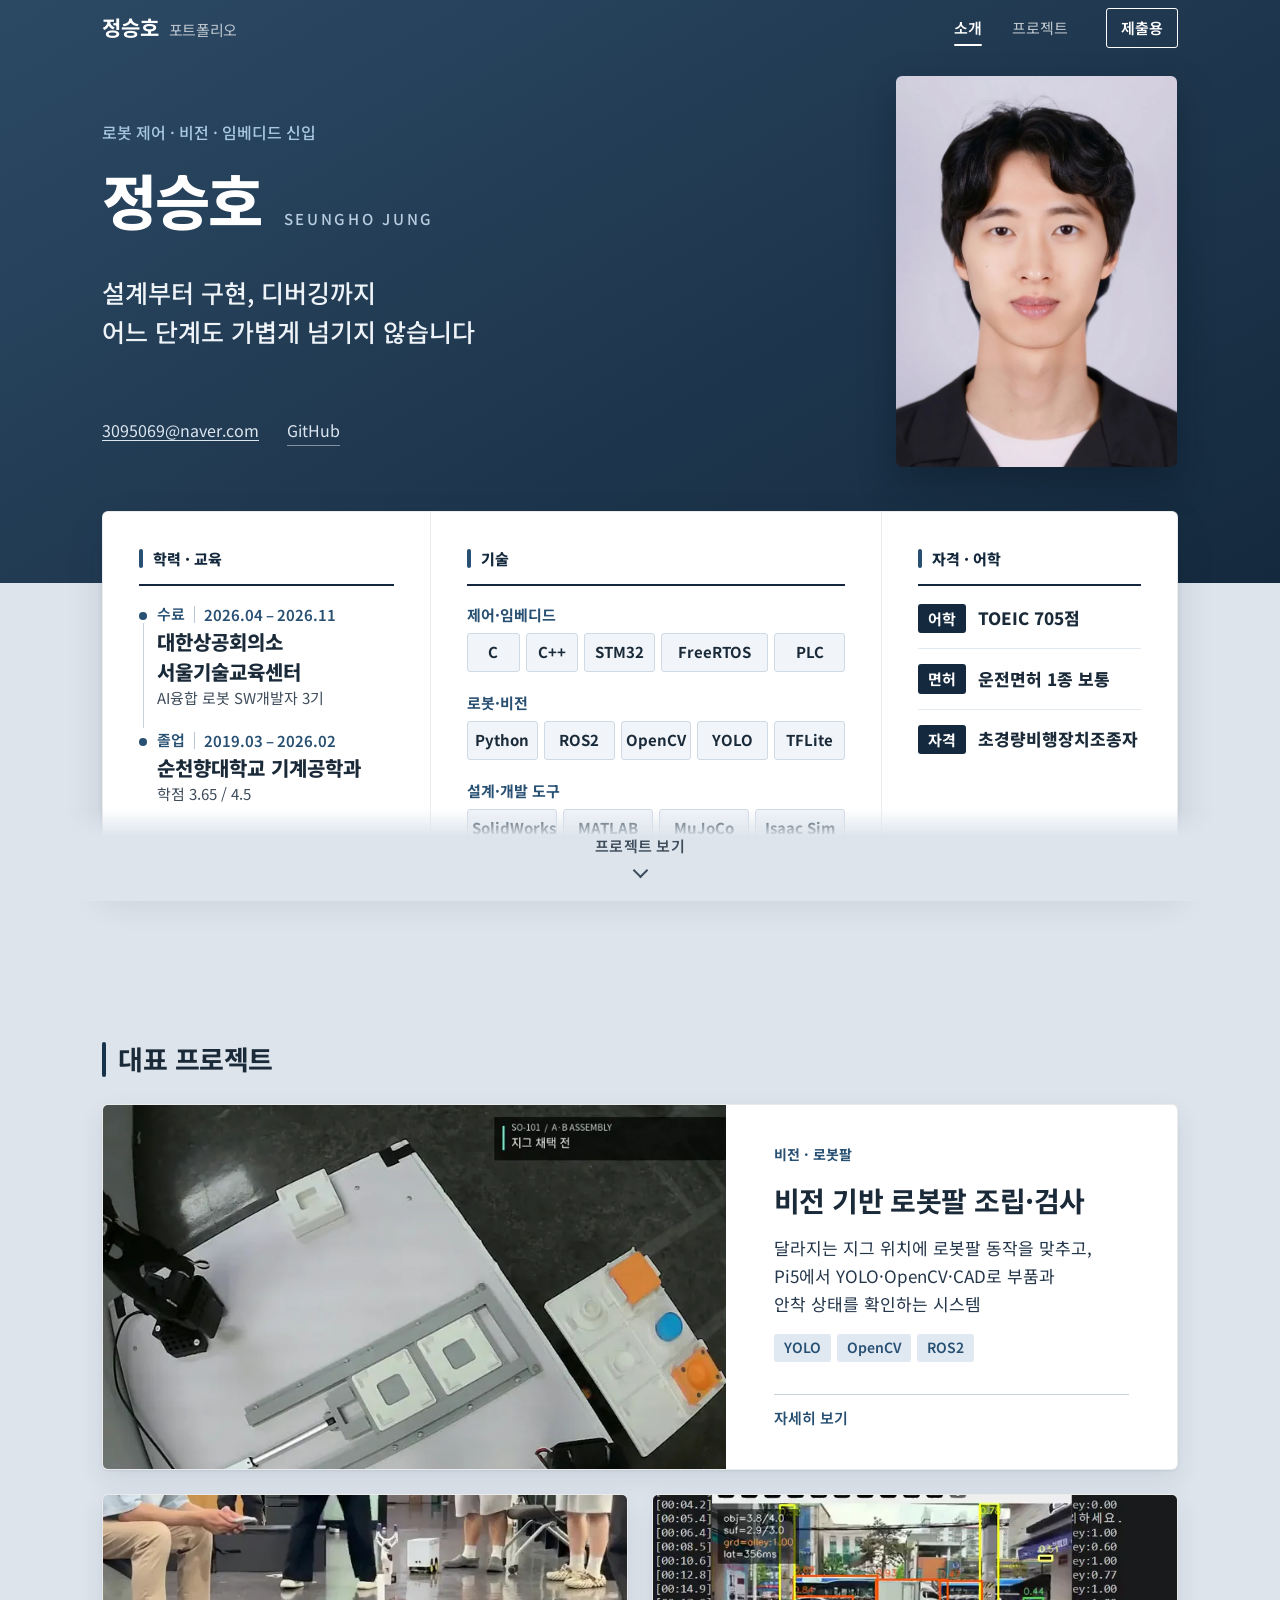
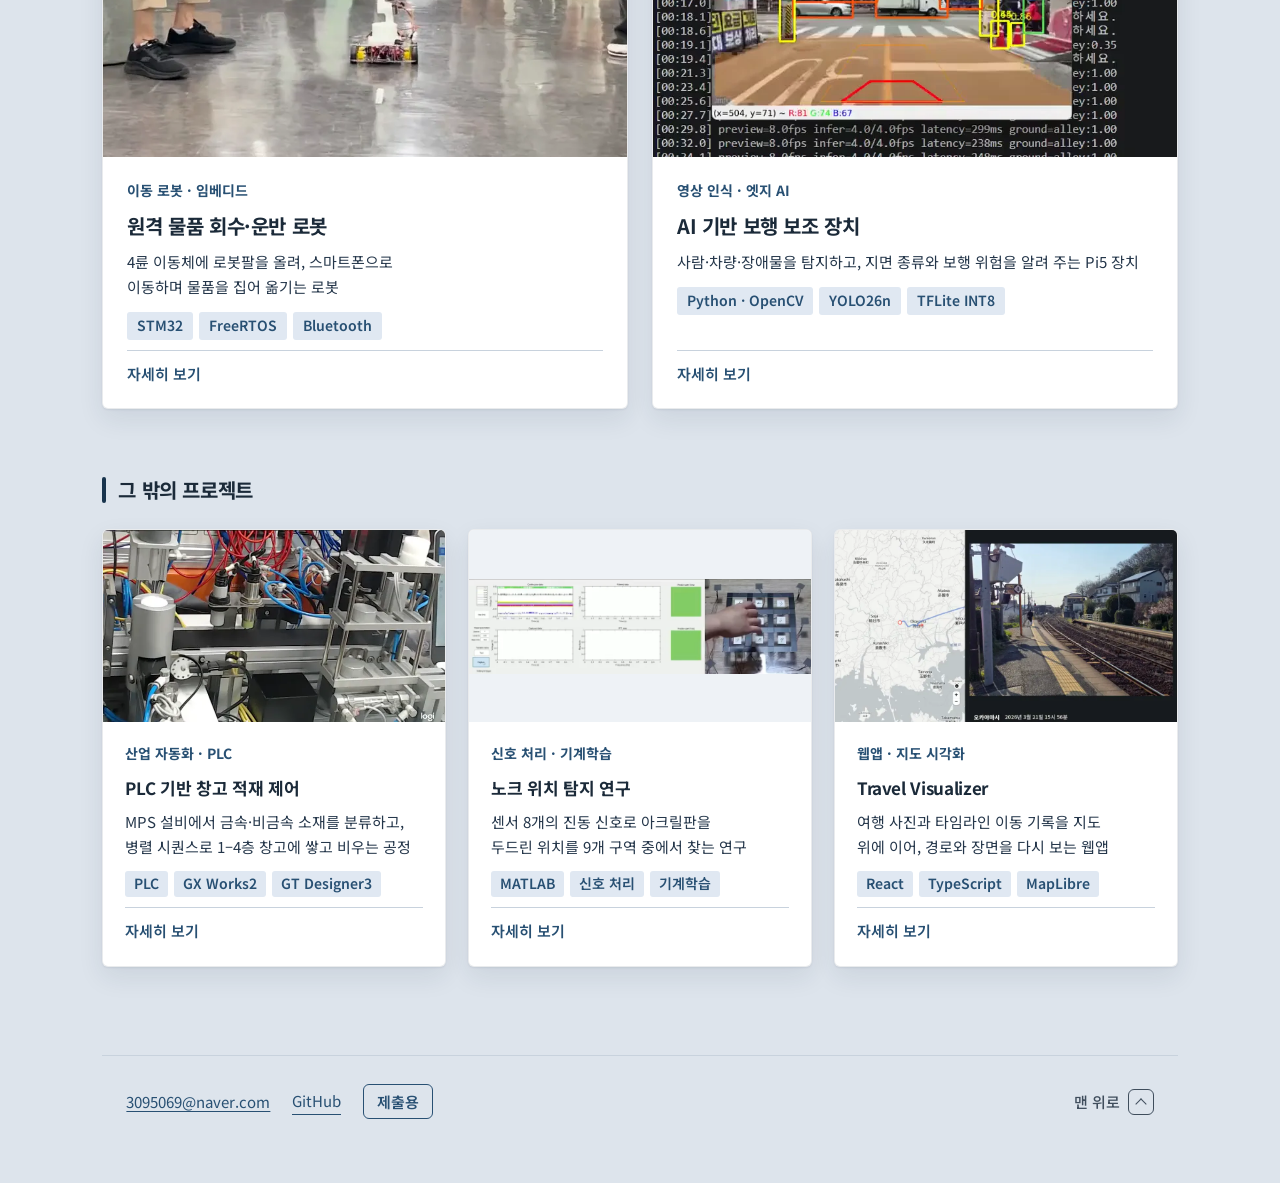
==== commit 36458716: "Restore three rules the interaction test flagged; scroll cue no longer overlaps the chips; result li" ====
--- a/docs/index.html
+++ b/docs/index.html
@@ -9,7 +9,7 @@
 <meta name="twitter:card" content="summary_large_image"/>
 <link href="https://fonts.googleapis.com" rel="preconnect"/><link crossorigin="" href="https://fonts.gstatic.com" rel="preconnect"/>
 <link href="https://fonts.googleapis.com/css2?family=Noto+Sans+KR:wght@400;500;600;700;800;900&amp;display=swap" rel="stylesheet"/>
-<link href="app.css?v=20261112-pruned" rel="stylesheet"/></head>
+<link href="app.css?v=20261112-pruned2" rel="stylesheet"/></head>
 <body>
 <a class="skip" href="#about">본문으로 이동</a>
 <header class="top" id="top">
--- a/docs/app.css
+++ b/docs/app.css
@@ -1051,12 +1051,12 @@
   html body .dv figure figcaption { line-height: 1.5; }
 }
 .ds.page-media-fit img, .ds.page-media-fit video, .ds.page-media-fit svg { max-height: var(--page-media-max); object-fit: contain; }
-.ds.page-media-fit .inline-demo { max-width: 100%; }
-.ds.page-media-fit .inline-demo video { max-height: var(--page-video-max); }
+.ds.page-media-fit .inline-demo { width: fit-content; max-width: 100%; margin-inline: auto; aspect-ratio: auto; }
+.ds.page-media-fit .inline-demo video { position: static; width: auto; max-width: 100%; height: auto; max-height: var(--page-video-max); aspect-ratio: auto; }
 .ds.page-media-fit .app-screen img { width: auto; max-width: 100%; height: auto; max-height: min(var(--page-media-max), 220px); margin-inline: auto; }
 .ds.page-fragment { position: relative; padding: 18px 24px; }
 .page-fragment .ds-body { margin-top: 14px; }
-.page-fragment .page-unit { display: block; margin-top: 0; }
+.page-fragment .page-unit { display: block; width: 100%; margin-top: 0; }
 .page-fragment .page-unit > * + * { margin-top: 10px; }
 .page-fragment table.page-unit { display: table; }
 .page-part-count { position: absolute; right: 18px; top: 14px; font-size: 13px; color: var(--muted); line-height: 1.4; }
@@ -1148,7 +1148,7 @@
 @media (max-width: 680px) {
   .robot-study .ds { padding: 18px 16px; }
   .robot-study .ds-body { margin-top: 14px; }
-  .robot-study .study-pair { grid-template-columns: 1fr; }
+  .robot-study .study-pair { grid-template-columns: 1fr; gap: 18px; }
   .robot-study .study-data .study-pair { grid-template-columns: 1fr 1fr; gap: 12px; }
   .robot-study .ds-body figure img, .robot-study .ds-body .inline-demo video { max-height: 190px; }
   .robot-study .ds-body .study-chart img, .robot-study .study-charts img { max-height: none; }
@@ -1852,7 +1852,7 @@
 .dv-toc .toc-note i { width: 6px; height: 6px; border-radius: 50%; background: var(--link); }
 @media (min-width: 1100px) and (min-height: 680px) {
   .scroll-cue { position: sticky; bottom: 0; z-index: 3; }
-  .scroll-cue::before { content: ""; position: absolute; z-index: -1; top: 0; bottom: 0; left: 50%; width: 100vw; transform: translateX(-50%); background: linear-gradient(to bottom, transparent, var(--bg) 55%); pointer-events: none; }
+  .scroll-cue::before { content: ""; position: absolute; z-index: -1; top: 0; bottom: 0; left: 50%; width: 100vw; transform: translateX(-50%); background: linear-gradient(to bottom, transparent, var(--bg) 30%); pointer-events: none; }
 }
 .h-links { position: relative; }
 .dv .method-rows { display: grid; gap: 10px; margin: 16px 0 0; padding-top: 14px; border-top: 1px solid var(--box-line); }
@@ -1885,3 +1885,6 @@
 .sheet-bar .pdf { transition: background .2s var(--ease), border-color .2s var(--ease); }
 @media (hover: hover) { .sheet-bar .pdf:hover { background: rgba(255,255,255,.22); border-color: rgba(255,255,255,.6); } }
 .sheet-bar .pdf:active { background: rgba(255,255,255,.3); }
+
+/* phones: the per-item lines in 과제·담당·결과 may wrap instead of running past the box */
+@media (max-width: 760px) { .brief dd x-nw { white-space: normal; } }
